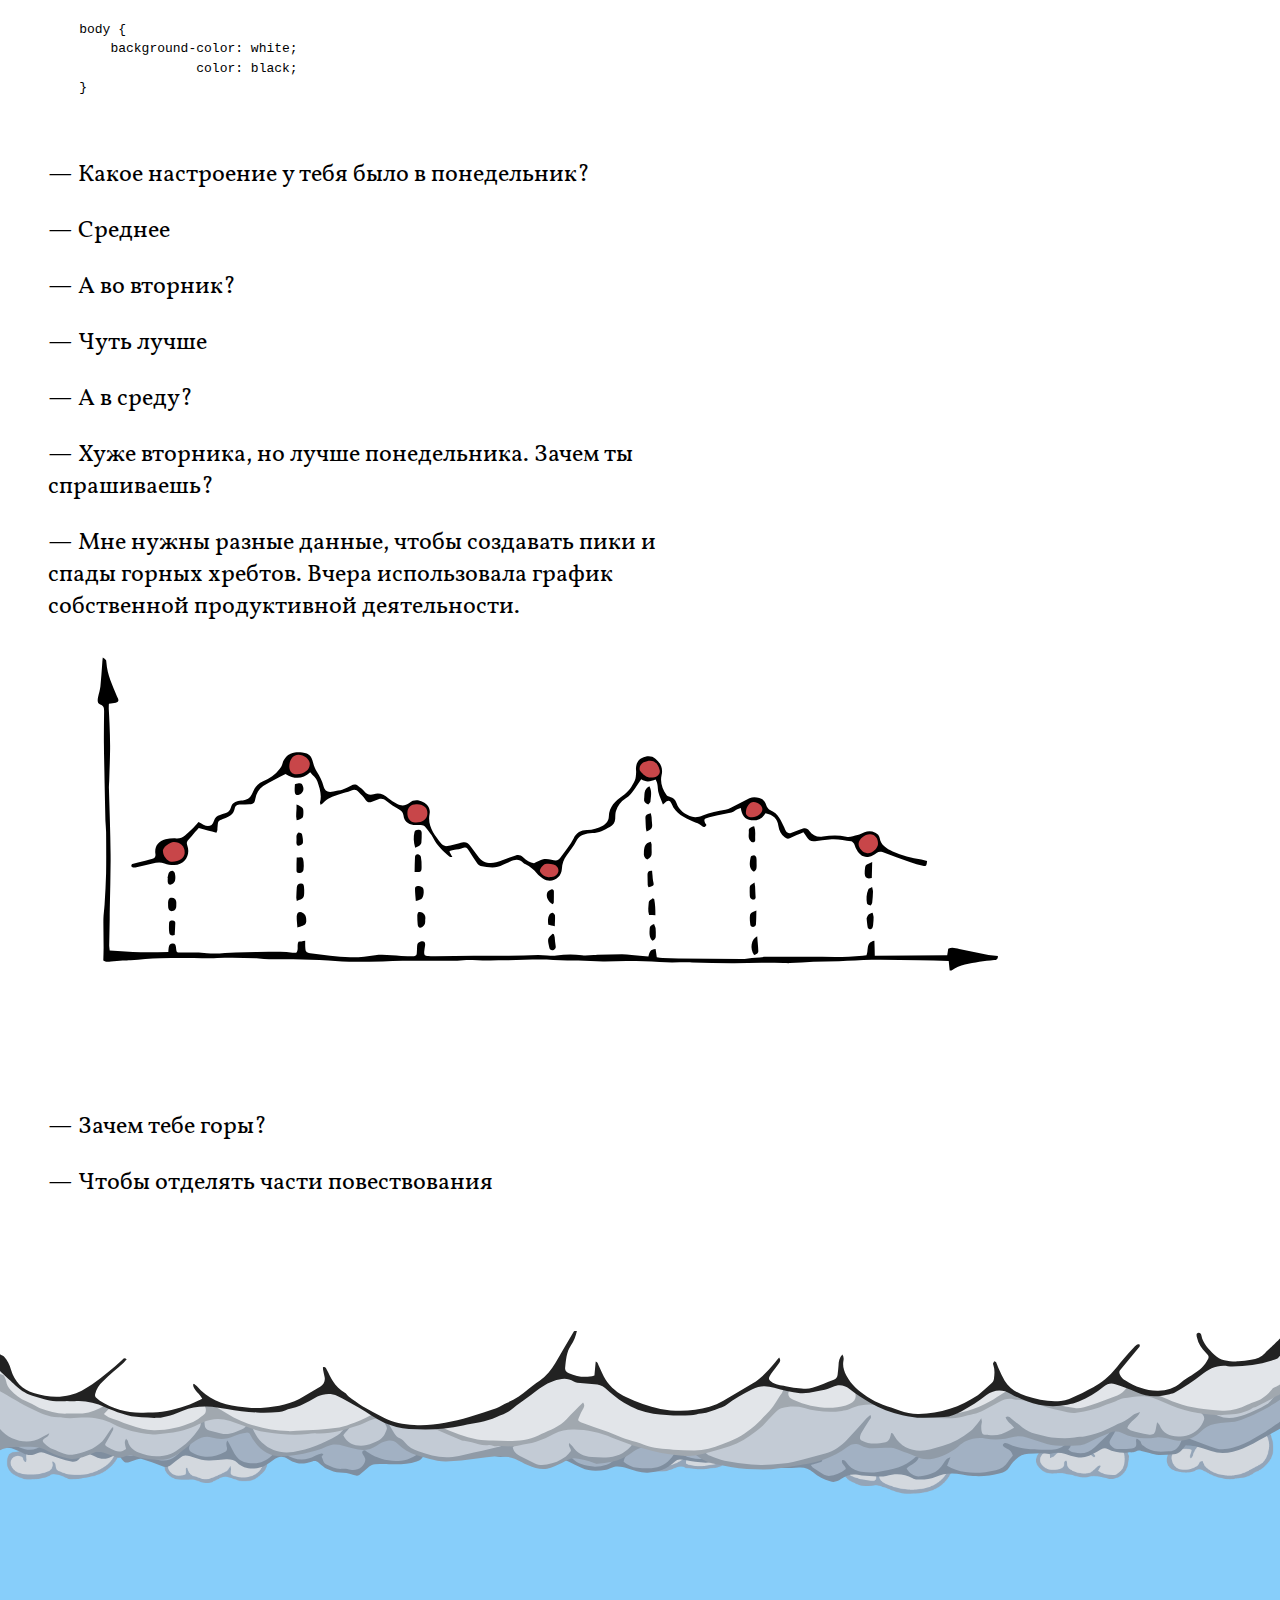
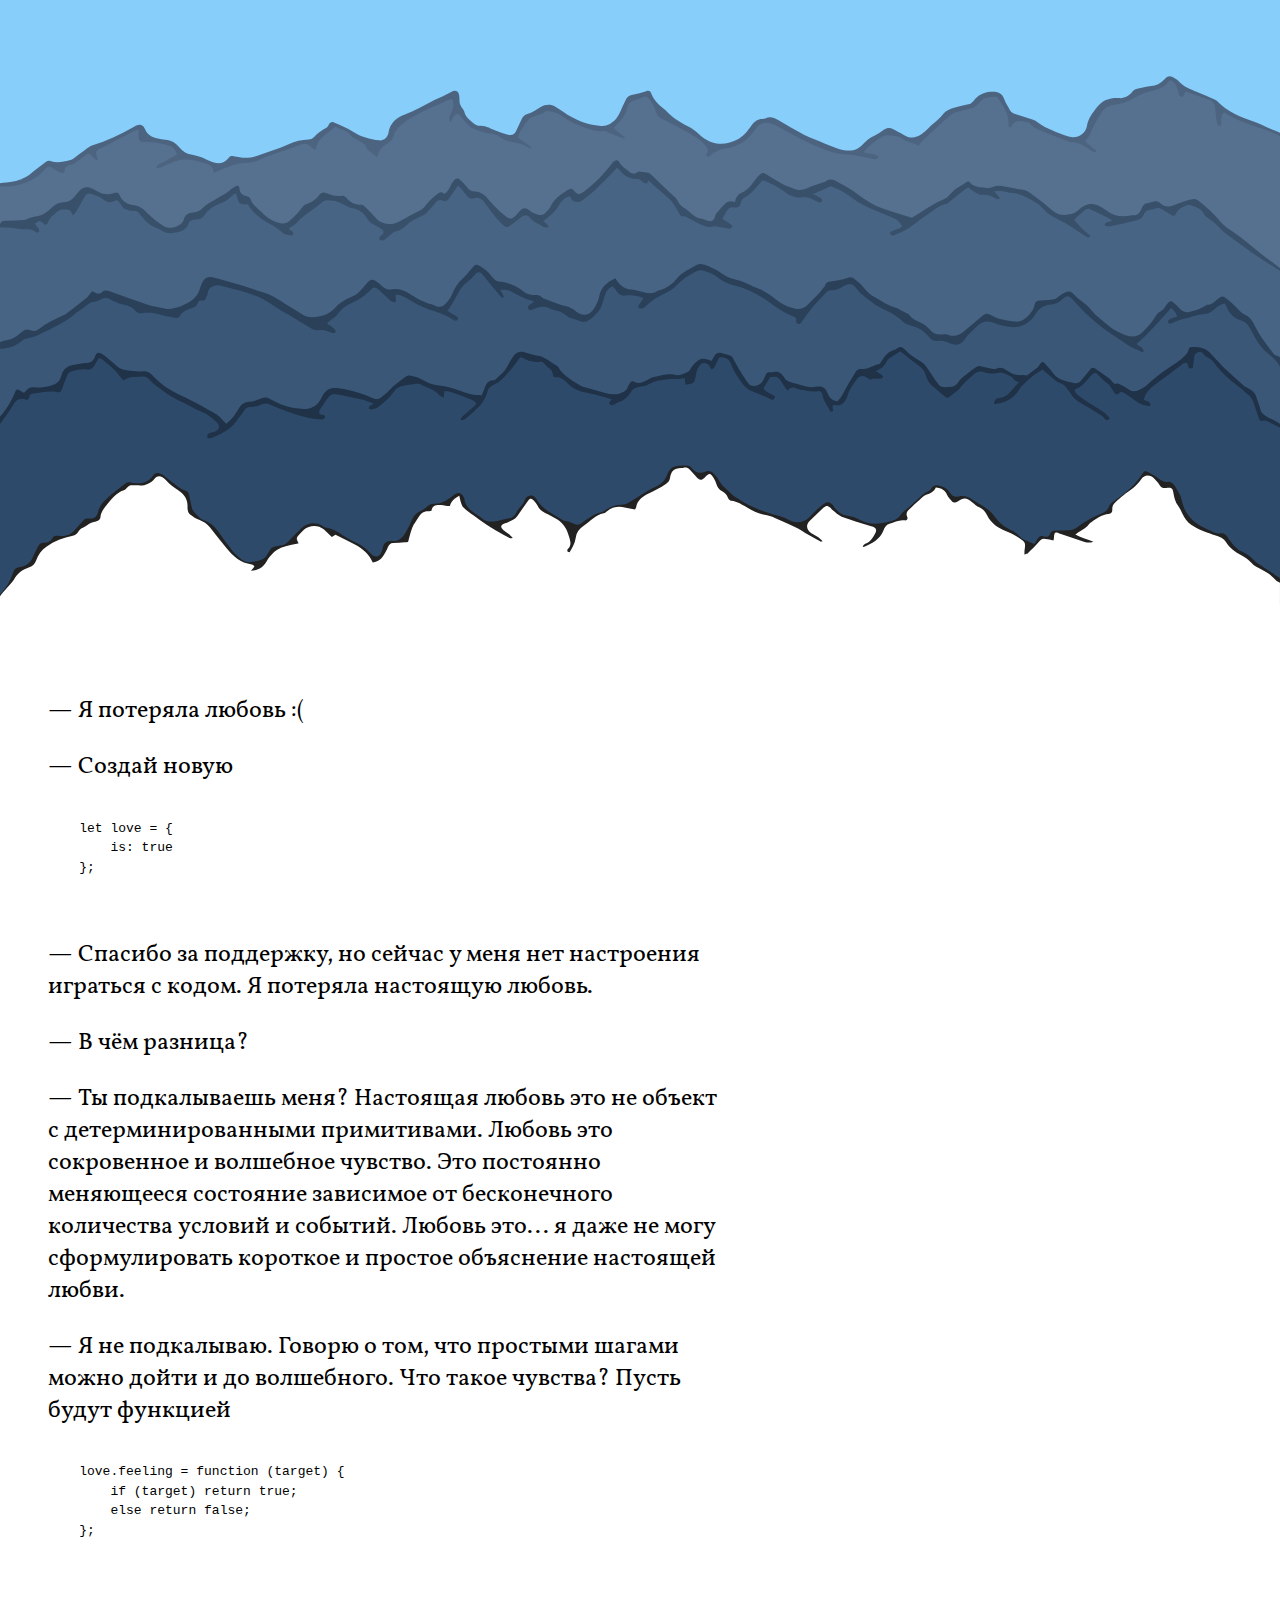
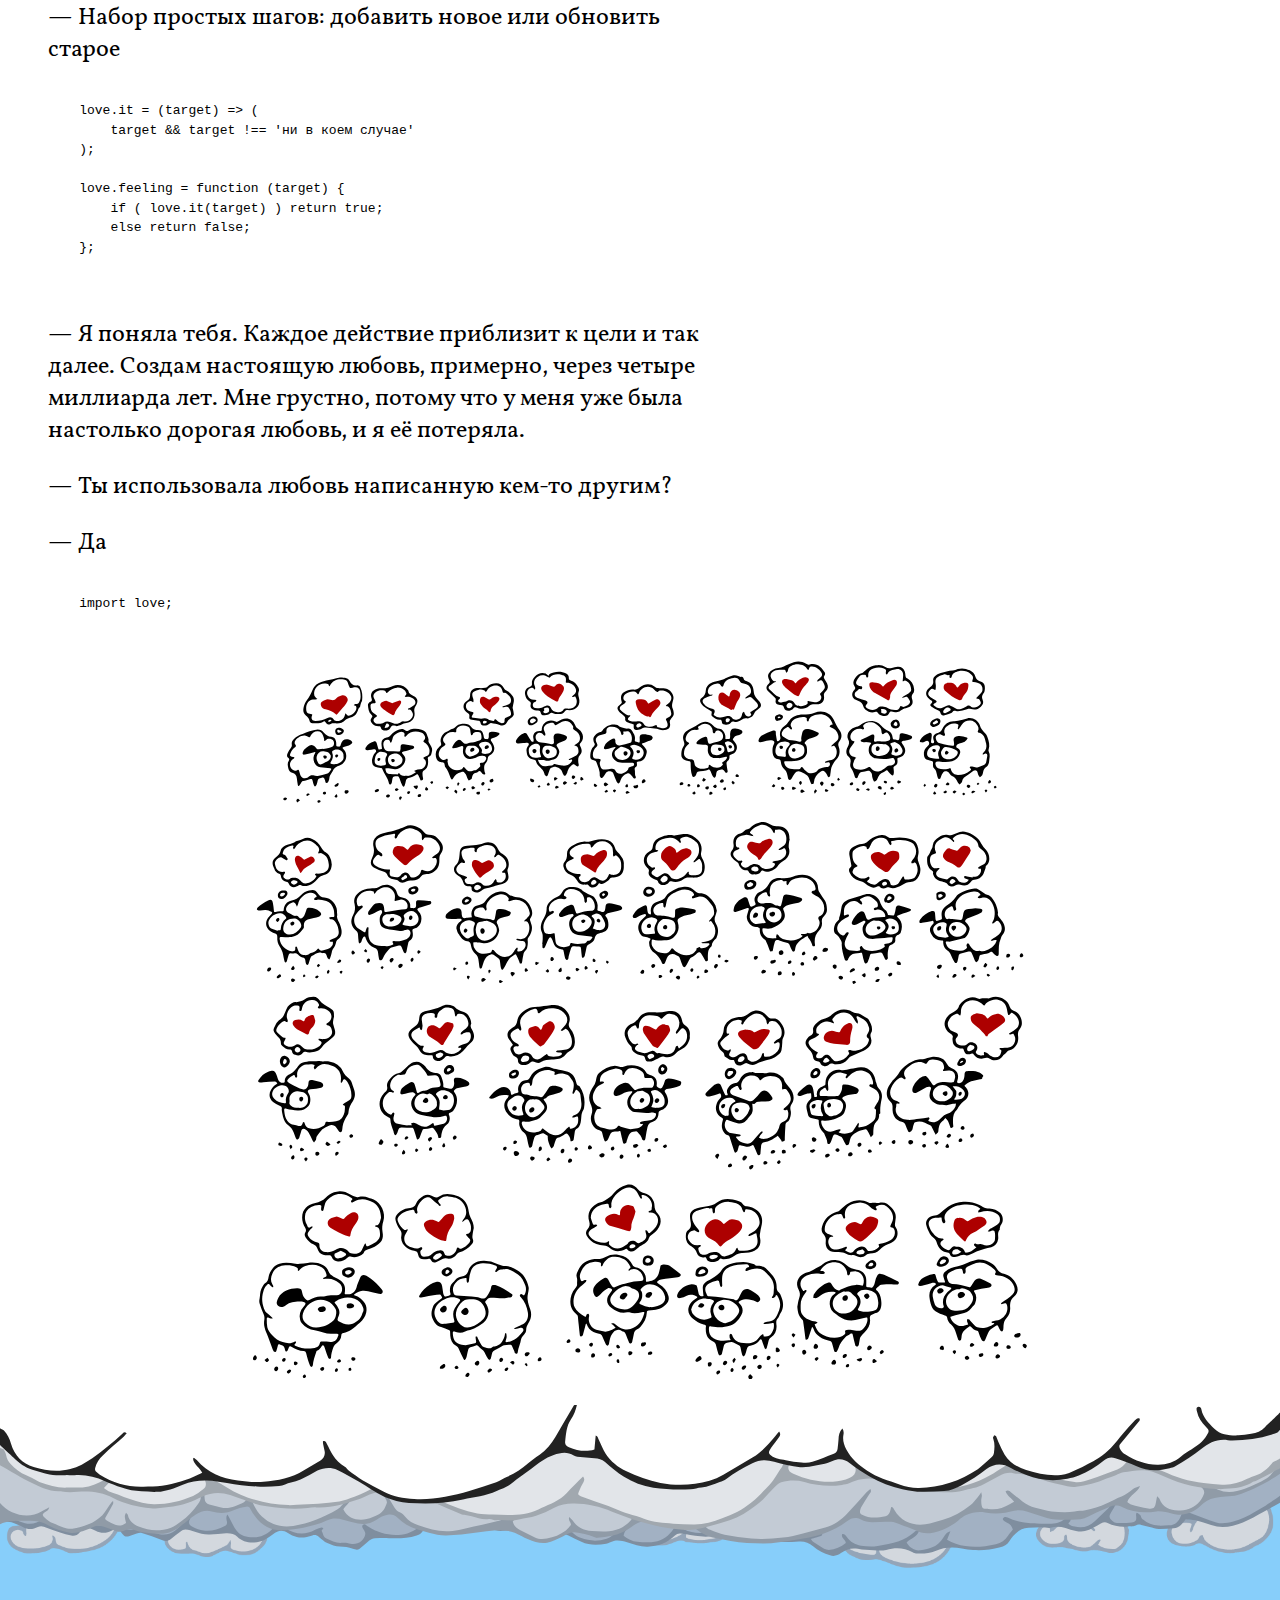
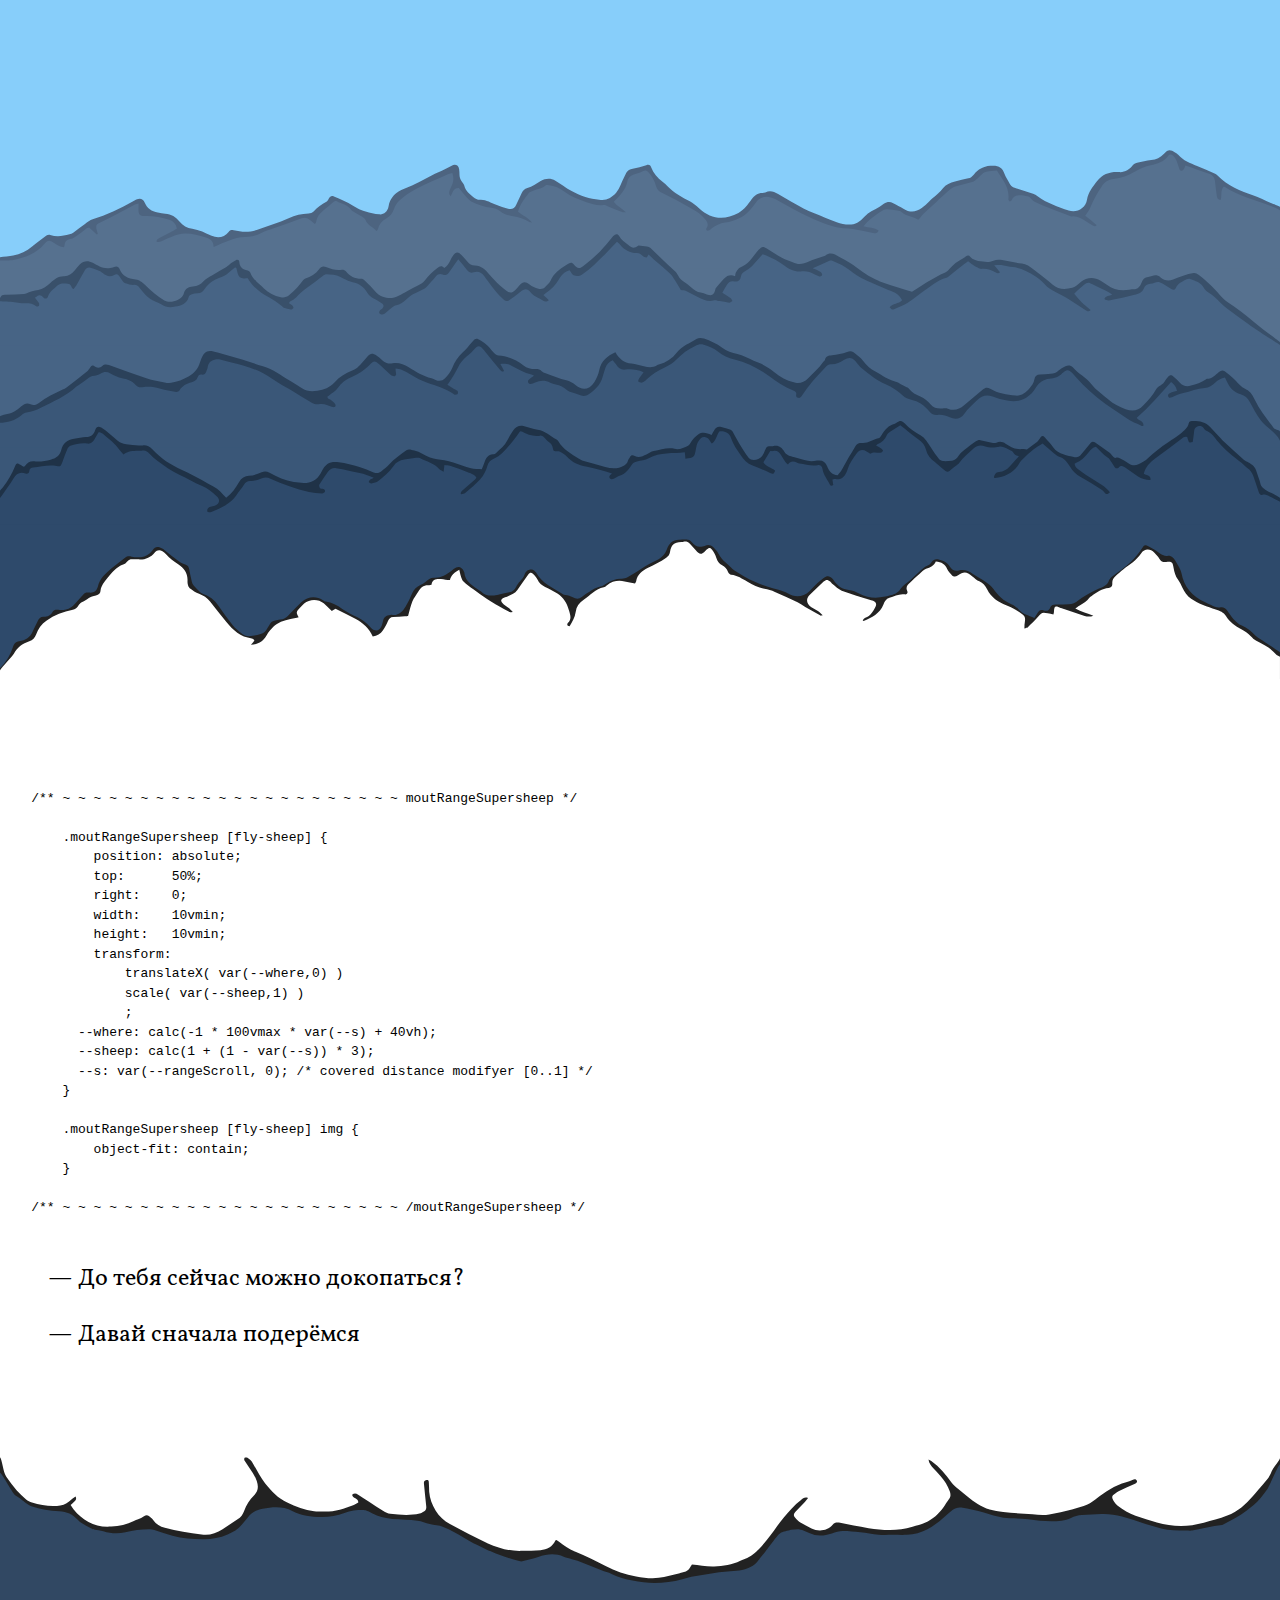
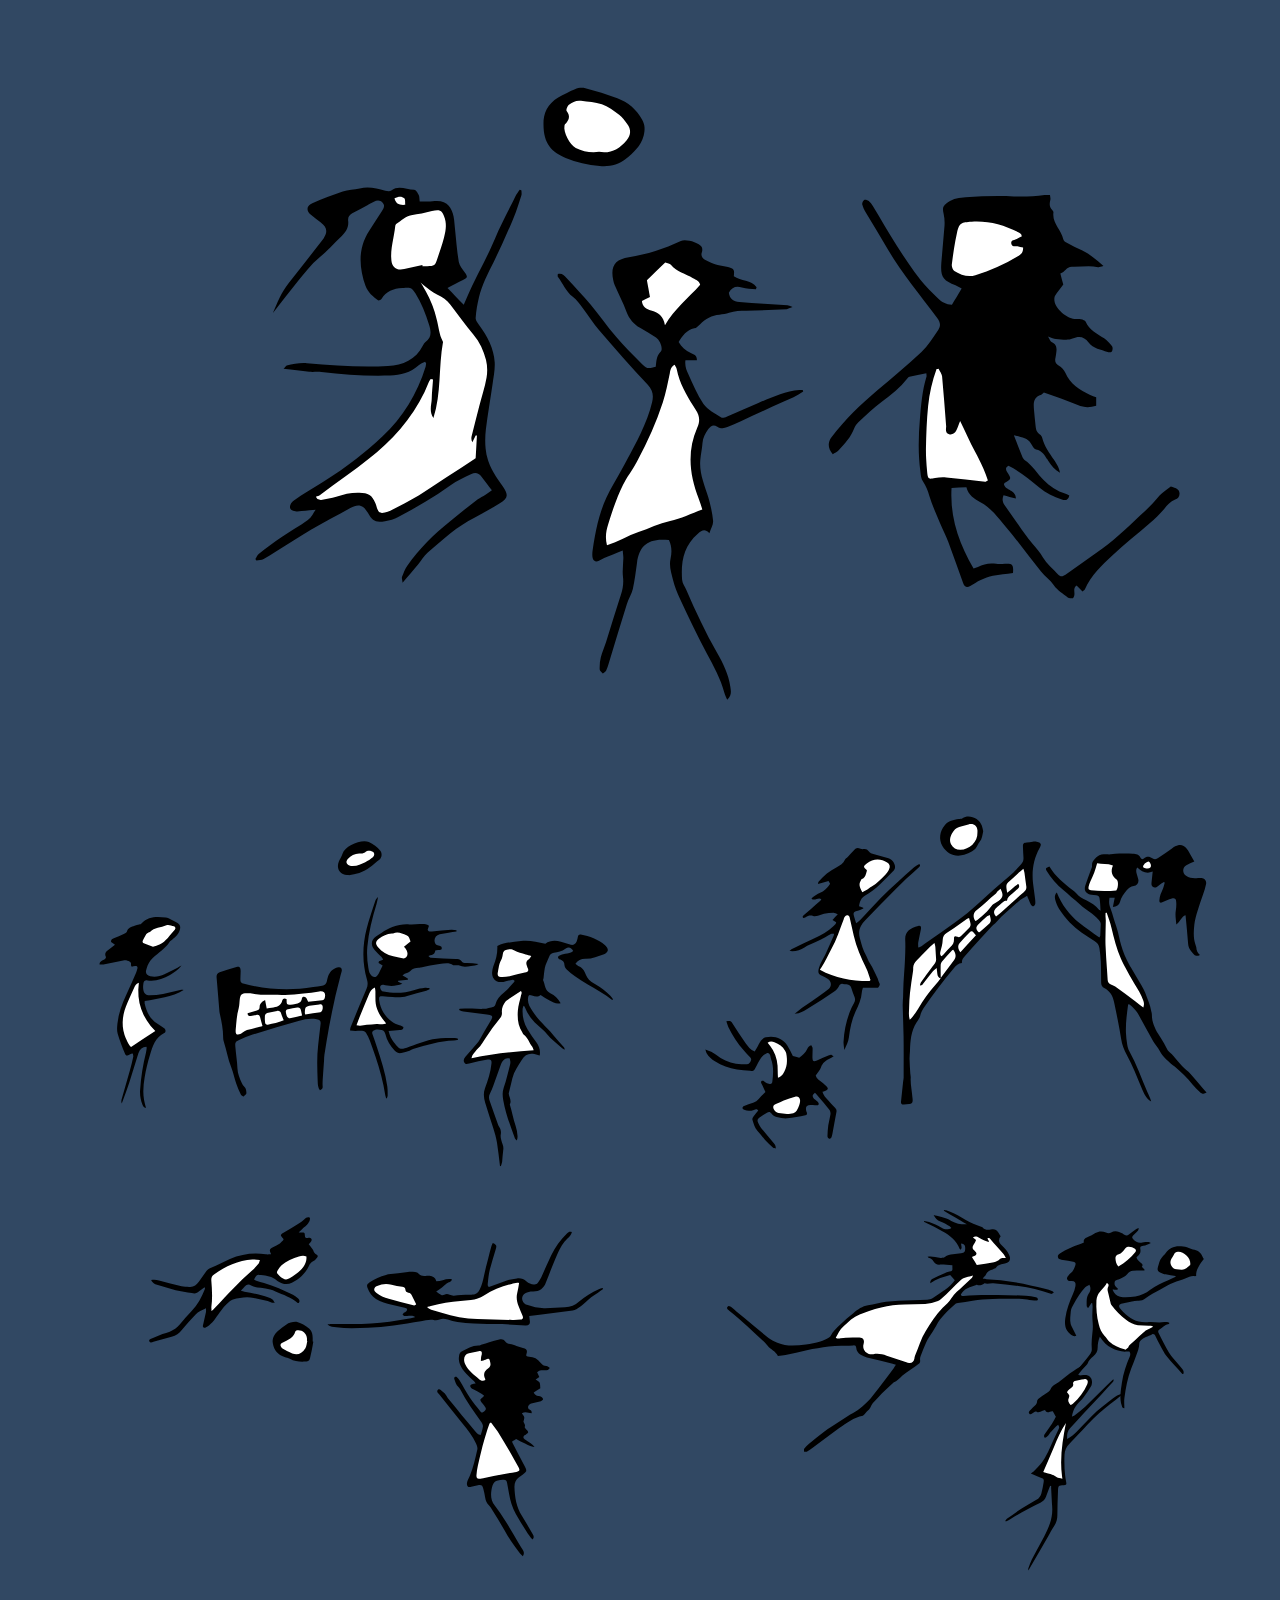
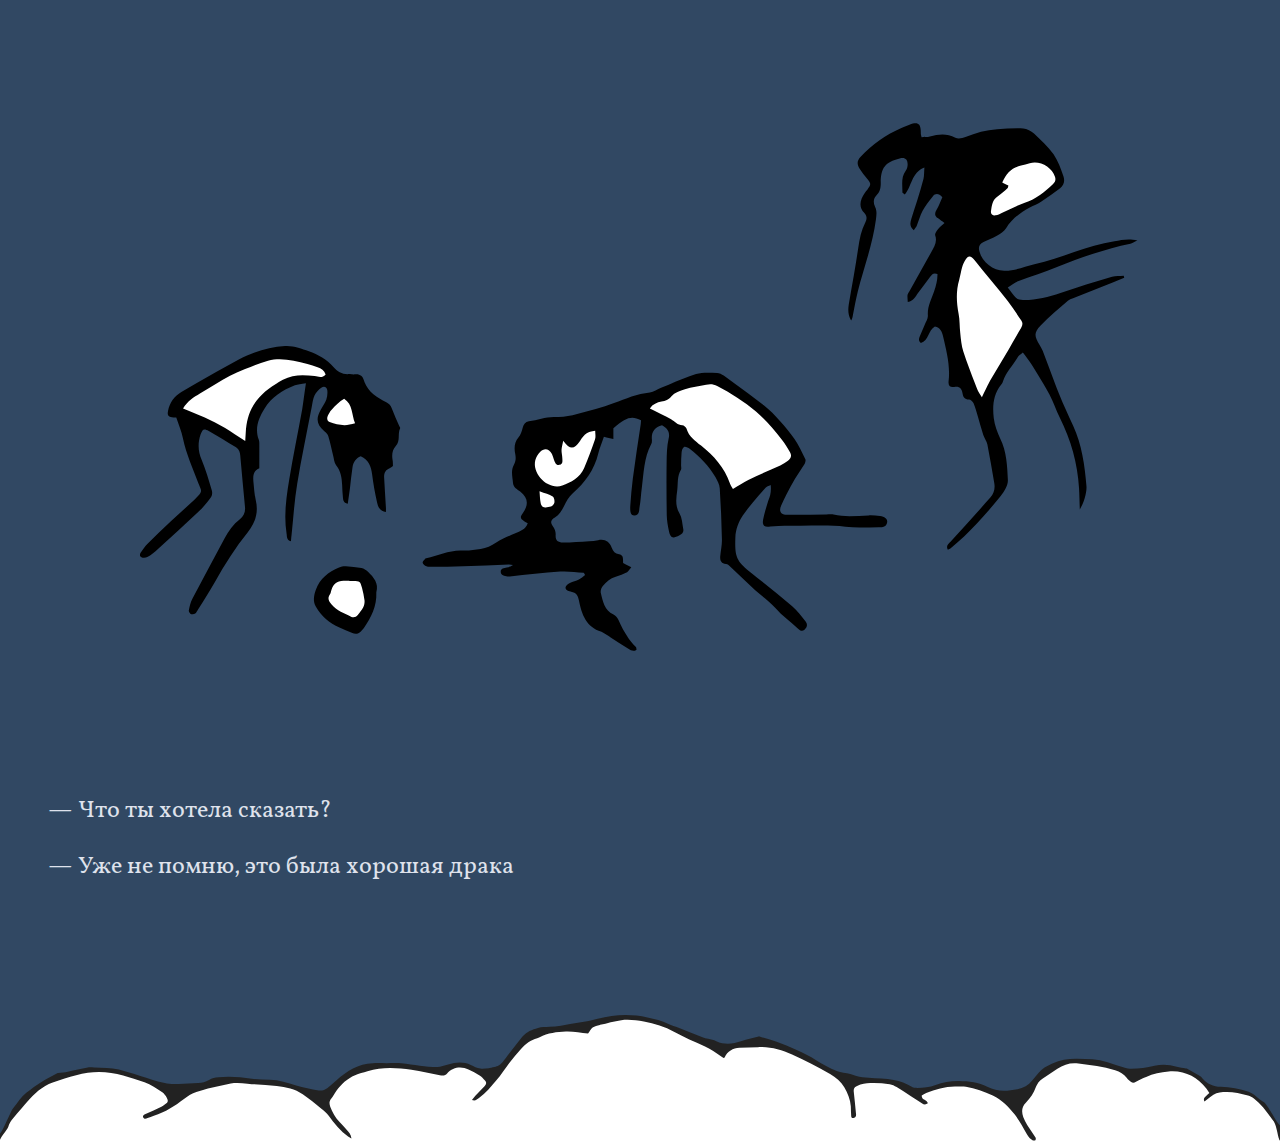
==== chapters/ch101/index.html @ 1f34f929 "supersheep" ====
<!DOCTYPE html>
<html lang="en">
<head>
    <meta charset="UTF-8">
    <meta content="width=device-width,initial-scale=1" name="viewport">
    <!-- .htmlseed 24.1.25 made with love ~ ʕ⊙ᴥ⊙ʔ ~ -->

    <!-- ~ ~ ~ ~ ~ ~ ~ ~ ~ ~ ~ ~ ~ ~ ~ ~ ~ ~ ~ ~ ~>> Tab data -->
    <title>Chapter101</title>
    <meta name="theme-color" content="#314159">
    <link rel="icon" type="image/png" href="app/icon512.png">
    <meta name="description"  content="art book">
    <!-- ~ ~ ~ ~ ~ ~ ~ ~ ~ ~ ~ ~ ~ ~ ~ ~ ~ ~ ~ ~ -->

    <!-- ~ ~ ~ ~ ~ ~ ~ ~ ~ ~ ~ ~ ~ ~ ~ ~ ~ ~ ~ ~ ~>> CSS preset 2024 -->
    <style>
        body {
          --color--PaperTone: hsl( 37, 55%, 85%);
          --color--PaperDark: hsl(  0,  0%,  8%);
          --color--PaperRose: hsl(359, 59%, 43%);

          --background-color: var(--color--PaperDark);
          --foreground-color: var(--color--PaperTone);
              --accent-color: var(--color--PaperRose);
        }

        body {
            background-color: var(--background-color);
            margin: 0; color: var(--foreground-color);
            font-family: monospace; overflow-y:scroll;
        }

        *,*:before,*:after {box-sizing:border-box}

        a {
            color: inherit;
            text-decoration: underline;
        }

        img, video, svg {
            margin: 0;
            border: 0;
            max-width: 100%;
            display:  block;
        }

        figure, figcaption, fieldset, legend {
            display: block;
            margin:  0;
            padding: 0;
            border:  0;
            white-space: normal;
        }

        center {
            display: grid;
            place-items: center;
        }
    </style>
    <!-- ~ ~ ~ ~ ~ ~ ~ ~ ~ ~ ~ ~ ~ ~ ~ ~ ~ ~ ~ ~ ~>> CSS custom -->
    <style>
        [display-source] {
            display: block;
            padding: 0 1em 1em 0;
            margin:  0 0   1em 0;
            max-width: max-content;
            font-family: monospace;
            white-space: pre;
            overflow-x: auto;
        }
        [contenteditable] {
          --color: var(--accent-color);
            color: var(--color);
            border-left: 1em solid var(--color);
        }
    </style>
    <!-- ~ ~ ~ ~ ~ ~ ~ ~ ~ ~ ~ ~ ~ ~ ~ ~ ~ ~ ~ ~ ~>> CSS stylesheet -->
    <link
        href="app/css.13xTypography.css"
        type="text/css" rel="stylesheet" media="all">
    <link
        href="app/custom.css"
        type="text/css" rel="stylesheet" media="all">
    <!-- ~ ~ ~ ~ ~ ~ ~ ~ ~ ~ ~ ~ ~ ~ ~ ~ ~ ~ ~ ~ -->


</head>
<body class="">
<!-- ~ ~ ~ ~ ~ ~ ~ ~ ~ ~ ~ ~ ~ ~ ~ ~ ~ ~ ~ ~ ~>> TEXT: Range builder -->
<article class="layoutBook">
    <style display-source class="layoutBookWrap">
    body {
        background-color: white;
                   color: black;
    }
    </style>
    <section class="text-dialog">
        <p>
            — Какое настроение у тебя было в понедельник?
        </p>
        <p>
            — Среднее
        </p>
        <p>
            — А во вторник?
        </p>
        <p>
            — Чуть лучше
        </p>
        <p>
            — А в среду?
        </p>
        <p>
            — Хуже вторника, но лучше понедельника. Зачем ты спрашиваешь?
        </p>
        <p>
            — Мне нужны разные данные, чтобы создавать пики и спады горных хребтов.
            Вчера использовала график собственной продуктивной деятельности.
        </p>
    </section>
    <figure class="layoutBookWrap">
        <img
            src="art/moutRangeChart.svg"
            style="aspect-ratio:1000/350"
            alt="График кривой линии горного хребта">
    </figure>
    <hr section-divider />
    <section class="text-dialog">
        <p>
            — Зачем тебе горы?
        </p>
        <p>
            — Чтобы отделять части повествования
        </p>
    </section>
    <hr section-divider />
</article>

<!-- ~ ~ ~ ~ ~ ~ ~ ~ ~ ~ ~ ~ ~ ~ ~ ~ ~ ~ ~ ~ ~>> DIVIDER: moutRangeWelcome -->
<article>
    <section class="layoutValley moutRangeWelcome"
             id="moutRangeWelcomeObservableRangearea">
        <section sky-header></section>
        <section sky-layers><p><p><p><p></section>
        <section sea-layers><p><p><p><p></section>
        <section sea-footer></section>
    </section>
    <hr section-divider />
    <style>

    /** ~ ~ ~ ~ ~ ~ ~ ~ ~ ~ ~ ~ ~ ~ ~ ~ ~ ~ ~ ~ ~ ~ moutRangeWelcome */

        .layoutValley.moutRangeWelcome [sky-header]   {--rangeHeight: 10vw}
        .layoutValley.moutRangeWelcome [sky-layers]>* {--rangeHeight: 10vw}
        .layoutValley.moutRangeWelcome [sea-layers]>* {--rangeHeight: 10vw}
        .layoutValley.moutRangeWelcome [sea-footer]   {--rangeHeight: 12vw}

        .layoutValley.moutRangeWelcome [sky-layers]>:nth-child(1) {--rangeOffsetMax: 32vw}
        .layoutValley.moutRangeWelcome [sky-layers]>:nth-child(2) {--rangeOffsetMax: 20vw}
        .layoutValley.moutRangeWelcome [sky-layers]>:nth-child(3) {--rangeOffsetMax: 14vw}
        .layoutValley.moutRangeWelcome [sky-layers]>:nth-child(4) {--rangeOffsetMax: 8vw}

        .layoutValley.moutRangeWelcome [sky-layers]>:nth-child(1) {--rangeOffsetMin: 5vw}
        .layoutValley.moutRangeWelcome [sky-layers]>:nth-child(2) {--rangeOffsetMin: 4vw}
        .layoutValley.moutRangeWelcome [sky-layers]>:nth-child(3) {--rangeOffsetMin: 3vw}
        .layoutValley.moutRangeWelcome [sky-layers]>:nth-child(4) {--rangeOffsetMin: 2vw}

        .layoutValley.moutRangeWelcome [sea-layers]>:nth-child(1) {--rangeOffsetMax: 32vw}
        .layoutValley.moutRangeWelcome [sea-layers]>:nth-child(2) {--rangeOffsetMax: 26vw}
        .layoutValley.moutRangeWelcome [sea-layers]>:nth-child(3) {--rangeOffsetMax: 18vw}
        .layoutValley.moutRangeWelcome [sea-layers]>:nth-child(4) {--rangeOffsetMax: 12vw}

        .layoutValley.moutRangeWelcome [sea-layers]>:nth-child(1) {--rangeOffsetMin: 8vw}
        .layoutValley.moutRangeWelcome [sea-layers]>:nth-child(2) {--rangeOffsetMin: 6vw}
        .layoutValley.moutRangeWelcome [sea-layers]>:nth-child(3) {--rangeOffsetMin: 5vw}
        .layoutValley.moutRangeWelcome [sea-layers]>:nth-child(4) {--rangeOffsetMin: 3vw}

        .layoutValley.moutRangeWelcome [sky-layers]>:nth-child(1) {--rangeColor: transparent;}
        .layoutValley.moutRangeWelcome [sky-layers]>:nth-child(2) {--rangeColor: hsl(212, 21%, 70%);}
        .layoutValley.moutRangeWelcome [sky-layers]>:nth-child(3) {--rangeColor: hsl(212, 17%, 80%);}
        .layoutValley.moutRangeWelcome [sky-layers]>:nth-child(4) {--rangeColor: hsl(212, 12%, 90%);}

        .layoutValley.moutRangeWelcome [sea-layers]>:nth-child(1) {--rangeColor: hsl(212, 25%, 45%);}
        .layoutValley.moutRangeWelcome [sea-layers]>:nth-child(2) {--rangeColor: hsl(212, 30%, 40%);}
        .layoutValley.moutRangeWelcome [sea-layers]>:nth-child(3) {--rangeColor: hsl(212, 35%, 35%);}
        .layoutValley.moutRangeWelcome [sea-layers]>:nth-child(4) {--rangeColor: hsl(212, 40%, 30%);}

        .layoutValley.moutRangeWelcome [sky-header]               {--rangeImage: url(art/valleyClouds10.svg);}
        .layoutValley.moutRangeWelcome [sky-layers]>:nth-child(1) {--rangeImage: url(art/valleyClouds11.png);}
        .layoutValley.moutRangeWelcome [sky-layers]>:nth-child(2) {--rangeImage: url(art/valleyClouds12.svg);}
        .layoutValley.moutRangeWelcome [sky-layers]>:nth-child(3) {--rangeImage: url(art/valleyClouds13.svg);}
        .layoutValley.moutRangeWelcome [sky-layers]>:nth-child(4) {--rangeImage: url(art/valleyClouds14.svg);}
        .layoutValley.moutRangeWelcome [sea-layers]>:nth-child(1) {--rangeImage: url(art/valleyRange11.svg);}
        .layoutValley.moutRangeWelcome [sea-layers]>:nth-child(2) {--rangeImage: url(art/valleyRange12.svg);}
        .layoutValley.moutRangeWelcome [sea-layers]>:nth-child(3) {--rangeImage: url(art/valleyRange13.svg);}
        .layoutValley.moutRangeWelcome [sea-layers]>:nth-child(4) {--rangeImage: url(art/valleyRange14.svg);}
        .layoutValley.moutRangeWelcome [sea-footer]               {--rangeImage: url(art/valleyRange10.svg);}

    /** ~ ~ ~ ~ ~ ~ ~ ~ ~ ~ ~ ~ ~ ~ ~ ~ ~ ~ ~ ~ ~ ~ /moutRangeWelcome */


    /** ~ ~ ~ ~ ~ ~ ~ ~ ~ ~ ~ ~ ~ ~ ~ ~ ~ ~ ~ ~ ~ ~ moutRangeWelcome media screen */

        @media screen and (max-aspect-ratio: 1/1) {

        .layoutValley.moutRangeWelcome {
          --height--total: max(60vh, 100vw);
          --width--image: 200vw;
        }

        .layoutValley.moutRangeWelcome [sky-header]   {--rangeHeight:20vw}
        .layoutValley.moutRangeWelcome [sky-layers]>* {--rangeHeight:20vw}
        .layoutValley.moutRangeWelcome [sea-layers]>* {--rangeHeight:20vw}
        .layoutValley.moutRangeWelcome [sea-footer]   {--rangeHeight:24vw}

        .layoutValley.moutRangeWelcome [sky-layers]>:nth-child(1) {--rangeOffsetMax: 54vw}
        .layoutValley.moutRangeWelcome [sky-layers]>:nth-child(2) {--rangeOffsetMax: 36vw}
        .layoutValley.moutRangeWelcome [sky-layers]>:nth-child(3) {--rangeOffsetMax: 26vw}
        .layoutValley.moutRangeWelcome [sky-layers]>:nth-child(4) {--rangeOffsetMax: 14vw}

        .layoutValley.moutRangeWelcome [sky-layers]>:nth-child(1) {--rangeOffsetMin:  5vw}
        .layoutValley.moutRangeWelcome [sky-layers]>:nth-child(2) {--rangeOffsetMin:  4vw}
        .layoutValley.moutRangeWelcome [sky-layers]>:nth-child(3) {--rangeOffsetMin:  3vw}
        .layoutValley.moutRangeWelcome [sky-layers]>:nth-child(4) {--rangeOffsetMin:  2vw}

        .layoutValley.moutRangeWelcome [sea-layers]>:nth-child(1) {--rangeOffsetMax: 64vw}
        .layoutValley.moutRangeWelcome [sea-layers]>:nth-child(2) {--rangeOffsetMax: 52vw}
        .layoutValley.moutRangeWelcome [sea-layers]>:nth-child(3) {--rangeOffsetMax: 36vw}
        .layoutValley.moutRangeWelcome [sea-layers]>:nth-child(4) {--rangeOffsetMax: 24vw}

        .layoutValley.moutRangeWelcome [sea-layers]>:nth-child(1) {--rangeOffsetMin: 10vw}
        .layoutValley.moutRangeWelcome [sea-layers]>:nth-child(2) {--rangeOffsetMin:  8vw}
        .layoutValley.moutRangeWelcome [sea-layers]>:nth-child(3) {--rangeOffsetMin:  6vw}
        .layoutValley.moutRangeWelcome [sea-layers]>:nth-child(4) {--rangeOffsetMin:  4vw}

        }/* /media */

    /** ~ ~ ~ ~ ~ ~ ~ ~ ~ ~ ~ ~ ~ ~ ~ ~ ~ ~ ~ ~ ~ ~ */
    </style>
    <script>
/** ~ ~ ~ ~ ~ ~ ~ ~ ~ ~ ~ ~ ~ ~ ~ ~ ~ ~ ~ ~ ~ ~ EventDebouncer */
    /** 24.1.29 */

        function EventDebouncer (callback) {
            this.callback = callback;
            this.ticking = false;
        };
        EventDebouncer.prototype = {
            constructor: EventDebouncer,
            update:
                function() {
                    this.callback && this.callback();
                    this.ticking = false;
                },
            requestTick:
                function() {
                    if(!this.ticking) {
                        const action = this.action || (this.action = this.update.bind(this));
                        requestAnimationFrame(action);
                        this.ticking = true;
                    }
                },
            handleEvent:
                function() {
                    this.requestTick();
                },
        };

    /** ~ ~ ~ ~ ~ ~ ~ ~ ~ ~ ~ ~ ~ ~ ~ ~ ~ ~ ~ ~ ~ ~ /EventDebouncer */
    

    /** ~ ~ ~ ~ ~ ~ ~ ~ ~ ~ ~ ~ ~ ~ ~ ~ ~ ~ ~ ~ ~ ~ ObservableRangearea */
    /** 24.1.29 */

        function runObservableRangearea (areaElement) {
            const DOM = {
                area: areaElement,
                windowHeight: window.innerHeight,
            };
            const state = {
                active: false,
                boundingClientRect: {},
                intersectionRect: {},
                rootBounds: {},
            };
            const setRatioVar = () => {
                const wt = window.pageYOffset;
                const wh = DOM.windowHeight;
                const vt = DOM.area.offsetTop;
                const vh = DOM.area.offsetHeight;
                const wayStart = vt - wh > 0 ? vt - wh : 0;
                const wayEnd = vt + vh;
                const wayDistance = wh + vh || 1;
                const wayDP = (wt - wayStart) / wayDistance;
                const rangeScroll = wayDP<0 ? 0 : wayDP>1 ? 1 : wayDP;
                DOM.area.style.setProperty('--rangeScroll', `${rangeScroll}`);
            }
            const eventOnScroll = new EventDebouncer(setRatioVar);
            const eventOnScrollActivate = () => {
                if(!state.active) {
                    state.active = true;
                    window.addEventListener('scroll', eventOnScroll);
                }
            }
            const eventOnScrollDeactivate = () => {
                if (state.active) {
                    state.active = false;
                    window.removeEventListener('scroll', eventOnScroll);
                }
            }
            const obAction = entries => entries.forEach(entry => {
                const {isIntersecting} = entry;
                if ( isIntersecting ) eventOnScrollActivate();
                if (!isIntersecting ) eventOnScrollDeactivate();
            });
            const obOption = {
                rootMargin: '0% 0% 0% 0%',
                threshold:  [0],
            };
            const ObserverN1 = new IntersectionObserver(obAction,obOption);
            eventOnScroll.handleEvent();
            ObserverN1.observe(DOM.area);
        }

    /** ~ ~ ~ ~ ~ ~ ~ ~ ~ ~ ~ ~ ~ ~ ~ ~ ~ ~ ~ ~ ~ ~ /ObservableRangearea */

        // moutRangeWelcome
        (function moutRangeWelcomeObserver () {
            const id = 'moutRangeWelcomeObservableRangearea';
            const el = document.getElementById(id);
            runObservableRangearea(el);
        })();

    </script>
</article>
<!-- ~ ~ ~ ~ ~ ~ ~ ~ ~ ~ ~ ~ ~ ~ ~ ~ ~ ~ ~ ~ ~>> TEXT: import love -->
<article class="layoutBook">
    <section class="text-dialog">
        <p>
            — Я потеряла любовь :(
        </p>
        <p>
            — Создай новую
        </p>
    </section>
    <script display-source>
    let love = {
        is: true
    };
    </script>
    <section class="text-dialog">
        <p>
            — Спасибо за поддержку, но сейчас у меня нет настроения играться с кодом. Я потеряла настоящую любовь.
        </p>
        <p>
            — В чём разница?
        </p>
        <p>
            — Ты подкалываешь меня? Настоящая любовь это не объект с детерминированными примитивами. Любовь это сокровенное и волшебное чувство. Это постоянно меняющееся состояние зависимое от бесконечного количества условий и событий. Любовь это... я даже не могу сформулировать короткое и простое объяснение настоящей любви.
        </p>
        <p>
            — Я не подкалываю. Говорю о том, что простыми шагами можно дойти и до волшебного. Что такое чувства? Пусть будут функцией
        </p>
    </section>
    <script display-source>
    love.feeling = function (target) {
        if (target) return true;
        else return false;
    };
    </script>
    <section class="text-dialog">
        <p>
            — Набор простых шагов: добавить новое или обновить старое
        </p>
    </section>
    <script display-source>
    love.it = (target) => (
        target && target !== 'ни в коем случае'
    );

    love.feeling = function (target) {
        if ( love.it(target) ) return true;
        else return false;
    };
    </script>
    <section class="text-dialog">
        <p>
            — Я поняла тебя. Каждое действие приблизит к цели и так далее. Cоздам настоящую любовь, примерно, через четыре миллиарда лет. Мне грустно, потому что у меня уже была настолько дорогая любовь, и я её потеряла.
        </p>
        <p>
            — Ты использовала любовь написанную кем-то другим?
        </p>
        <p>
            — Да
        </p>
    </section>
    <footer display-source>
    import love;
    </footer>
</article>
<!-- ~ ~ ~ ~ ~ ~ ~ ~ ~ ~ ~ ~ ~ ~ ~ ~ ~ ~ ~ ~ ~>> DIVIDER: love sheep lines -->
<article>
    <section class="layoutValley loveSheepLines" id="loveSheepLinesObservableRangearea">
        <section sky-header></section>
        <section sea-layers><p/><p/><p/></section>
        <section sea-footer></section>
    </section>
    <style>
    /** ~ ~ ~ ~ ~ ~ ~ ~ ~ ~ ~ ~ ~ ~ ~ ~ ~ ~ ~ ~ ~ ~ loveDemo */

        .layoutValley.loveSheepLines {
          --width--total:  100vw;
          --width--image:  100vmin;
          --height--total:  80vmin;
            background: transparent;
        }

        .layoutValley.loveSheepLines [sea-layers]>:nth-child(1) {--rangeHeight: 16vmin}
        .layoutValley.loveSheepLines [sea-layers]>:nth-child(2) {--rangeHeight: 18vmin}
        .layoutValley.loveSheepLines [sea-layers]>:nth-child(3) {--rangeHeight: 20vmin}
        .layoutValley.loveSheepLines [sea-footer]               {--rangeHeight: 22vmin}

        .layoutValley.loveSheepLines [sea-layers]>:nth-child(1) {--rangeOffsetMin: 18vmin}
        .layoutValley.loveSheepLines [sea-layers]>:nth-child(2) {--rangeOffsetMin: 12vmin}
        .layoutValley.loveSheepLines [sea-layers]>:nth-child(3) {--rangeOffsetMin: 6vmin}

        .layoutValley.loveSheepLines [sea-layers]>:nth-child(1) {--rangeOffsetMax: 64vmin}
        .layoutValley.loveSheepLines [sea-layers]>:nth-child(2) {--rangeOffsetMax: 44vmin}
        .layoutValley.loveSheepLines [sea-layers]>:nth-child(3) {--rangeOffsetMax: 23vmin}

        .layoutValley.loveSheepLines [sea-layers]>:nth-child(1) {--rangeImage: url(art/loveSheepline14.svg);}
        .layoutValley.loveSheepLines [sea-layers]>:nth-child(2) {--rangeImage: url(art/loveSheepline13.svg);}
        .layoutValley.loveSheepLines [sea-layers]>:nth-child(3) {--rangeImage: url(art/loveSheepline12.svg);}
        .layoutValley.loveSheepLines [sea-footer]               {--rangeImage: url(art/loveSheepline11.svg);}

    /** ~ ~ ~ ~ ~ ~ ~ ~ ~ ~ ~ ~ ~ ~ ~ ~ ~ ~ ~ ~ ~ ~ /loveDemo */
    </style>
    <script>
        // loveSheepLines
        (function moutRangeWelcomeObserver () {
            const id = 'loveSheepLinesObservableRangearea';
            const el = document.getElementById(id);
            runObservableRangearea(el);
        })();
    </script>
</article>

<!-- ~ ~ ~ ~ ~ ~ ~ ~ ~ ~ ~ ~ ~ ~ ~ ~ ~ ~ ~ ~ ~>> DIVIDER: moutRangeWelcome -->
<article>
    <section class="layoutValley moutRangeWelcome moutRangeSupersheep"
             id="moutRangeSupersheepObservableRangearea">
        <section sky-header></section>
        <section sky-layers><p><p><p><p></section>
        <section sea-layers><p><p><p><p></section>
        <section fly-sheep>
            <img class=""
                 src="art/supersheep11.svg"
                 alt="Суперовца летит">
        </section>
        <section sea-footer></section>
    </section>
    <hr section-divider />
    <style display-source>
    /** ~ ~ ~ ~ ~ ~ ~ ~ ~ ~ ~ ~ ~ ~ ~ ~ ~ ~ ~ ~ ~ ~ moutRangeSupersheep */

        .moutRangeSupersheep [fly-sheep] {
            position: absolute;
            top:      50%;
            right:    0;
            width:    10vmin;
            height:   10vmin;
            transform:
                translateX( var(--where,0) )
                scale( var(--sheep,1) )
                ;
          --where: calc(-1 * 100vmax * var(--s) + 40vh);
          --sheep: calc(1 + (1 - var(--s)) * 3);
          --s: var(--rangeScroll, 0); /* covered distance modifyer [0..1] */
        }

        .moutRangeSupersheep [fly-sheep] img {
            object-fit: contain;
        }

    /** ~ ~ ~ ~ ~ ~ ~ ~ ~ ~ ~ ~ ~ ~ ~ ~ ~ ~ ~ ~ ~ ~ /moutRangeSupersheep */
    </style>
    <script>
        // moutRangeSupersheep
        (function moutRangeSupersheepObserver () {
            const id = 'moutRangeSupersheepObservableRangearea';
            const el = document.getElementById(id);
            runObservableRangearea(el);
        })();
    </script>
</article>

<!-- ~ ~ ~ ~ ~ ~ ~ ~ ~ ~ ~ ~ ~ ~ ~ ~ ~ ~ ~ ~ ~>> TEXT: may i push you -->
<article class="layoutBook">
    <section class="text-dialog">
        <p>
            — До тебя сейчас можно докопаться?
        </p>
        <p>
            — Давай сначала подерёмся
        </p>
    </section>
    <hr section-divider />
</article>
<!-- ~ ~ ~ ~ ~ ~ ~ ~ ~ ~ ~ ~ ~ ~ ~ ~ ~ ~ ~ ~ ~>> GALLERY: drakai -->
<article class="layoutGallery articleDarkGallery">
    <section class="gridline X">
        <section class="gridline X">
            <img class=""
                 src="art/drakai11.svg"
                 alt="Изображение драки за мяч">
        </section>
        <section class="gridline XX">
            <img class=""
                 src="art/drakai12.svg"
                 alt="Изображение драки за мяч">
            <img class=""
                 src="art/drakai13.svg"
                 alt="Изображение драки за мяч">
        </section>
        <section class="gridline XX">
            <img class=""
                 src="art/drakai14.svg"
                 alt="Изображение драки за мяч">
            <img class=""
                 src="art/drakai15.svg"
                 alt="Изображение драки за мяч">
        </section>
        <section class="gridline X">
            <img class=""
                 src="art/drakai16.svg"
                 alt="Изображение после драки за мяч">
        </section>
    </section>
    <section class="gridline X">
        <article class="layoutBook">
            <section class="text-dialog">
                <p>
                    — Что ты хотела сказать?
                </p>
                <p>
                    — Уже не помню, это была хорошая драка
                </p>
            </section>
            <hr section-divider />
        </article>
    </section>
    <style>
        .articleDarkGallery.layoutGallery {
          --background-color: hsl(212, 34%, 29%);
                     --color: hsl(226, 27%, 90%);
            background-color: var(--background-color);
                       color: var(--color);
            padding: 0;
        }
        .articleDarkGallery:before,
        .articleDarkGallery:after {
            content: '';
            display:block;
            width: 100%;
            height: 10vw;
            background-image: url(art/valleyCloudividerA.svg);
            background-size: 100vw 10vw;
            background-position: 50% 0;
        }
        .articleDarkGallery:before {
            transform: translateY(-1px);
        }
        .articleDarkGallery:after {
            transform: translateY(1px) scale(-1);
        }
    </style>
</article>
<!-- ~ ~ ~ ~ ~ ~ ~ ~ ~ ~ ~ ~ ~ ~ ~ ~ ~ ~ ~ ~ ~>> BLOB -->
<!-- ~ ~ ~ ~ ~ ~ ~ ~ ~ ~ ~ ~ ~ ~ ~ ~ ~ ~ ~ ~ ~>> WORKERS -->
<article>
    <style>
    /** ~ ~ ~ ~ ~ ~ ~ ~ ~ ~ ~ ~ ~ ~ ~ ~ ~ ~ ~ ~ ~ ~ layoutValley */
    /** 24.4.6 book **/

        .layoutValley,
        .layoutValley.defaultSettings {
          --height--total: 100vh;
          --width--total:  100vw;
          --width--image:  100vw;
            background: lightskyblue;
        }

    /** Main container */

        .layoutValley {
            height:    var(--height--total);
            width:     var(--width--total);
            max-width: 100%;
            overflow:  hidden;
            position:  relative;
        }

    /** Layer position */

        .layoutValley [sky-header],
        .layoutValley [sky-layers]>*,
        .layoutValley [sea-layers]>*,
        .layoutValley [sea-footer] {
            position: absolute;
            left:  0;
            right: 0;
        }
        .layoutValley [sky-header]   {top:-1px; z-index:1}
        .layoutValley [sky-layers]>* {top:0}
        .layoutValley [sea-layers]>* {bottom:0}
        .layoutValley [sea-footer]   {bottom:-1px}

    /** Layer geometry */

        .layoutValley [sky-header],
        .layoutValley [sky-layers]>*,
        .layoutValley [sea-layers]>*,
        .layoutValley [sea-footer] {
            height: var(--rangeHeight, 0);
            width:  100%;
            display:     grid;
            place-items: center;
            margin:      0;
            padding:     0;
        }

    /** Layer background image element */

        .layoutValley [sky-header]:before,
        .layoutValley [sky-layers]>*:before,
        .layoutValley [sea-layers]>*:before,
        .layoutValley [sea-footer]:before {
            content:  '';
            display:  block;
            position: absolute;
            left:  0;
            right: 0;
            height: 100%;
            pointer-events: none; /* default */
        }
        .layoutValley [sky-header]:before,
        .layoutValley [sky-layers]>*:before {top: -1px;}
        .layoutValley [sea-layers]>*:before,
        .layoutValley [sea-footer]:before {bottom: -1px;}

    /** Layer extended underground element */

        .layoutValley [sky-layers]>*:after,
        .layoutValley [sea-layers]>*:after {
            content:  '';
            display:  block;
            position: absolute;
            left:  0;
            right: 0;
            height: var(--height--total);
            pointer-events: none; /* default */
        }
        .layoutValley [sky-layers]>*:after {bottom: 100%; bottom: calc(100% - 1px);}
        .layoutValley [sea-layers]>*:after {top:    100%; top:    calc(100% - 1px);}

    /** Layer images */

        .layoutValley [sky-header]:before,
        .layoutValley [sky-layers]>*:before,
        .layoutValley [sea-layers]>*:before,
        .layoutValley [sea-footer]:before {
            background-image:  var(--rangeImage);
            background-size:   var(--width--image) var(--rangeHeight);
            background-color:  transparent;
            background-repeat: no-repeat;
            background-position: 50% calc(50% * 0.5 * (var(--rangeDirection, 1) + 1));
            pointer-events: all; /* override default */
        }
        .layoutValley [sky-layers]>*:after,
        .layoutValley [sea-layers]>*:after {
            background-color: var(--rangeColor, transparent);
            pointer-events: all; /* override default */
        }

     /** Offset formula */

        .layoutValley [sky-layers]>* ,
        .layoutValley [sea-layers]>* {
          --a: var(--rangeOffsetStartPoint, 0);
          --b: var(--rangeOffsetFinishPoint, 0);
          --s: var(--rangeScroll, 0); /* covered distance modifyer [0..1] */
          --D: var(--rangeDirection, 1); /* [-1,1] */
          --offset: calc(var(--a) - var(--s) * (var(--a) - var(--b)));
          --result: calc(var(--D) * var(--offset));
            transform: translateY(var(--result));
        }
        .layoutValley [sky-layers]>* {--rangeDirection:  1;}
        .layoutValley [sea-layers]>* {--rangeDirection: -1;}
        .layoutValley [sky-layers]>* {--rangeOffsetStartPoint:  var(--rangeOffsetMin);}
        .layoutValley [sky-layers]>* {--rangeOffsetFinishPoint: var(--rangeOffsetMax);}
        .layoutValley [sea-layers]>* {--rangeOffsetStartPoint:  var(--rangeOffsetMax);}
        .layoutValley [sea-layers]>* {--rangeOffsetFinishPoint: var(--rangeOffsetMin);}

    /** ~ ~ ~ ~ ~ ~ ~ ~ ~ ~ ~ ~ ~ ~ ~ ~ ~ ~ ~ ~ ~ ~ /layoutValley */
    </style>
</article>
<!-- ~ ~ ~ ~ ~ ~ ~ ~ ~ ~ ~ ~ ~ ~ ~ ~ ~ ~ ~ ~ -->
<!-- ~ ~ ~ ~ ~ ~ ~ ~ ~ ~ ~ ~ ~ ~ ~ ~ ~ ~ ~ ~ ~>> END -->
</body>
</html>
---- chapters/ch101/app/css.13xTypography.css ----
/** css.13xTypography
 *  preset-kit inspired by tufte (old book style typography)
 *  v2023.10.20 keiko
 *  zl
 */

/** ~ ~ ~ ~ ~ ~ ~ ~ ~ ~ ~ ~ ~ ~ ~ ~ ~ ~ ~ ~ ~ ~ font rendering */


html {
   -ms-text-size-adjust:     100%;
   -webkit-text-size-adjust: 100%;
}
body {
    text-rendering: optimizeLegibility;
   -webkit-font-smoothing: antialiased;
}


/** ~ ~ ~ ~ ~ ~ ~ ~ ~ ~ ~ ~ ~ ~ ~ ~ ~ ~ ~ ~ ~ ~ font base reset */


body {
    line-height: var(--line-height, 1.5);
    font-family: var(--font-family, sans-serif);
    font-weight: var(--font-weight, normal);
 /* font-size:   use default */

 /* store base values */
  --base-font-size:   1rem;
  --base-line-height: var(--line-height, 1.5);

 /* Decrease vertical padding on text paragraphs, to
    make them visually equal with horizontal paddings.
    Pixel-perfect value depends on font-family. */
  --base-font-square-ratio: 0.25;
}

.font-primary     { font-family: var(--font-family, sans-serif); }
.font-secondary   { font-family: var(--font-family-secondary, serif); }
.font-native-sans { font-family: var(--font-family-interface, sans-serif); }

.em-reset {
    font-size:   var(--base-font-size,   1rem);
    line-height: var(--base-line-height, 1.5);
}


/** ~ ~ ~ ~ ~ ~ ~ ~ ~ ~ ~ ~ ~ ~ ~ ~ ~ ~ ~ ~ ~ ~ font settings */


    :root {
      --font-family:             var(--font-family--tufte-serif);
      --font-family-secondary:   var(--font-family--tufte-sans);
      --font-family-interface:   var(--font-family--native-sans);
      --font-weight:             400;
    }

    /* Font Features Inspector: wakamaifondue.com */

    .font-feature-digital {
        font-feature-settings:
            'lnum' on,
            'ss14' on,
            'ss17' on;
    }
    .sup-num {
        font-size:             inherit;
        vertical-align:        text-top;
        font-feature-settings: 'sups' on;
    }
    .sub-num {
        font-size:             inherit;
        vertical-align:        text-bottom;
        font-feature-settings: 'subs' on;
    }


/** ~ ~ ~ ~ ~ ~ ~ ~ ~ ~ ~ ~ ~ ~ ~ ~ ~ ~ ~ ~ ~ ~ Native font stack 2018 */


:root {
  --font-family--native-sans:
       -apple-system,        /* Safari for macOS and iOS (San Francisco) */
        system-ui,           /* macOS Chrome, Windows Chrome */
        BlinkMacSystemFont,  /* Chrome < 56 for macOS (San Francisco) */
       "Segoe UI",           /* Windows */
        Roboto,              /* Android */
        Oxygen,              /* KDE */
        Ubuntu,              /* Ubuntu */
        Cantarell,           /* GNOME */
       "Fira Sans",          /* Firefox OS */
       "Helvetica Neue",     /* old macOS */
        Arial,               /* Basic web fallback */
        sans-serif,
       "Apple Color Emoji", "Segoe UI Emoji", "Segoe UI Symbol"; /* Emoji */
}


/** ~ ~ ~ ~ ~ ~ ~ ~ ~ ~ ~ ~ ~ ~ ~ ~ ~ ~ ~ ~ ~ ~ ~ ~ ~ ~ ~ ~ ~ ~ */
/** ~ ~ ~ ~ ~ ~ ~ ~ ~ ~ ~ ~ ~ ~ ~ ~ ~ ~ ~ ~ ~ theme: Tufte 2018 */
/** ~ old book style design ~ ~ ~ ~ ~ ~ ~ ~ ~ ~ ~ ~ ~ ~ ~ ~ ~ ~ */
/** ~ ~ ~ ~ ~ ~ ~ ~ ~ ~ ~ ~ ~ ~ ~ ~ ~ ~ ~ ~ ~ ~ ~ ~ ~ ~ ~ ~ ~ ~ */

/** ~ ~ ~ ~ ~ ~ ~ ~ ~ ~ ~ ~ ~ ~ ~ ~ ~ ~ ~ ~ ~ Font files */

/* USE LOCAL FONTS ?*/
@font-face {
    font-family: 'Vollkorn';
    font-weight:  normal;
    font-style:   normal;
    src:
        /* local('Vollkorn'), */
        url('./fonts/Vollkorn-R.eot?#iefix')           format('embedded-opentype'),
        url('./fonts/Vollkorn-R.woff2')                format('woff2'),
        url('./fonts/Vollkorn-R.woff')                 format('woff'),
        url('./fonts/Vollkorn-R.ttf')                  format('truetype'),
        url('./fonts/Vollkorn-R.svg#Vollkorn-Regular') format('svg');
}
@font-face {
    font-family: 'Vollkorn';
    font-weight:  700;
    font-style:   normal;
    src:
        url('./fonts/Vollkorn-B.eot?#iefix')        format('embedded-opentype'),
        url('./fonts/Vollkorn-B.woff2')             format('woff2'),
        url('./fonts/Vollkorn-B.woff')              format('woff'),
        url('./fonts/Vollkorn-B.ttf')               format('truetype'),
        url('./fonts/Vollkorn-B.svg#Vollkorn-Bold') format('svg');
}
@font-face {
    font-family: 'Vollkorn';
    font-weight:  normal;
    font-style:   italic;
    src:
        url('./fonts/Vollkorn-I.eot?#iefix')          format('embedded-opentype'),
        url('./fonts/Vollkorn-I.woff2')               format('woff2'),
        url('./fonts/Vollkorn-I.woff')                format('woff'),
        url('./fonts/Vollkorn-I.ttf')                 format('truetype'),
        url('./fonts/Vollkorn-I.svg#Vollkorn-Italic') format('svg');
}

@font-face {
    font-family: 'VT323';
    font-weight:  normal;
    font-style:   normal;
    src:
        url('./fonts/VT323-CODE.eot?#iefix')        format('embedded-opentype'),
        url('./fonts/VT323-CODE.woff')              format('woff'),
        url('./fonts/VT323-CODE.ttf')               format('truetype'),
        url('./fonts/VT323-CODE.svg#VT323-Regular') format('svg');
}

/** ~ ~ ~ ~ ~ ~ ~ ~ ~ ~ ~ ~ ~ ~ ~ ~ ~ ~ ~ ~ ~ tufte settings */

:root {
  --font-family--tufte-serif:
        Vollkorn,
        et-book,
        Palatino,
       "Palatino Linotype",
       "Palatino LT STD",
       "Book Antiqua",
        Georgia,
        serif,
       "Apple Color Emoji", "Segoe UI Emoji", "Segoe UI Symbol";
  --font-family--tufte-sans:
       "Trebuchet MS",
       "Gill Sans",
       "Gill Sans MT",
        sans-serif,
       "Apple Color Emoji", "Segoe UI Emoji", "Segoe UI Symbol";
}


/** ~ ~ ~ ~ ~ ~ ~ ~ ~ ~ ~ ~ ~ ~ ~ ~ ~ ~ ~ ~ ~ font-size system 2018 */

    :root {
     /* 64/80 */
      --h1-font-size:    4rem;
      --h1-line-height:  1.25;

     /* 48/60 */
      --h2-font-size:    3rem;
      --h2-line-height:  1.25;

     /* 36/48 */
      --h3-font-size:    2.25rem;
      --h3-line-height:  calc(4/3);

     /* 24/32 */
      --h4-font-size:    1.5rem;
      --h4-line-height:  calc(4/3);

     /* 20/24 */
      --h5-font-size:    1.25rem;
      --h5-line-height:  1.2;

     /* 16/24 */
      --h6-font-size:    1rem;
      --h6-line-height:  1.5;
      --p-font-size:     1rem;
      --p-line-height:   1.5;


     /* 20/24 */
      --inc-font-size:   1.25em;
      --inc-line-height: 1.2;

     /* 16/24 */
      --def-font-size:   1em;
      --def-line-height: 1.5;

     /* 13/16 */
      --dec-font-size:   calc(13/16*1em);
      --dec-line-height: calc(16/13);

     /* 12/16 */
      --doz-font-size:   0.75em;
      --doz-line-height: calc(4/3);
    }

@media all and (max-width:42em) {
    :root {
     /* 36/40 */
      --h1-font-size:    2.25rem;
      --h1-line-height:  calc(40/36);
     /* 32/36 */
      --h2-font-size:    2rem;
      --h2-line-height:  calc(36/32);
     /* 28/32 */
      --h3-font-size:    1.75rem;
      --h3-line-height:  calc(32/28);
    }
}

/* USE HEADERS ?*/
    h1 {
        font-size:   var(--h1-font-size);
        line-height: var(--h1-line-height);}
    h2 {
        font-size:   var(--h2-font-size);
        line-height: var(--h2-line-height);}
    h3 {
        font-size:   var(--h3-font-size);
        line-height: var(--h3-line-height);}
    h4 {
        font-size:   var(--h4-font-size);
        line-height: var(--h4-line-height);}
    h5 {
        font-size:   var(--h5-font-size);
        line-height: var(--h5-line-height);}
    h6 {
        font-size:   var(--h6-font-size);
        line-height: var(--h6-line-height);}
/*!*/
/* USE HEADER CLASSES ?*/
    .h1 {
        font-size:   var(--h1-font-size);
        line-height: var(--h1-line-height);}
    .h2 {
        font-size:   var(--h2-font-size);
        line-height: var(--h2-line-height);}
    .h3 {
        font-size:   var(--h3-font-size);
        line-height: var(--h3-line-height);}
    .h4 {
        font-size:   var(--h4-font-size);
        line-height: var(--h4-line-height);}
    .h5 {
        font-size:   var(--h5-font-size);
        line-height: var(--h5-line-height);}
    .h6 {
        font-size:   var(--h6-font-size);
        line-height: var(--h6-line-height);}
/*!*/

.text-inline-bigger {
 /* 20/24 */
  --font-size:   var(--inc-font-size, 1.25em);
  --line-height: var(--inc-line-height, 1.2);
    font-size:   var(--font-size);
    line-height: var(--line-height);
}
.text-block-bigger {
 /* 20/32 */
  --font-size:   var(--inc-font-size, 1.25em);
  --line-height: calc(32/20);
    font-size:   var(--font-size);
    line-height: var(--line-height);
}
.text-inline-smaller,
.text-block-smaller {
 /* 13/16 */
  --font-size:   var(--dec-font-size,   calc(13/16*1em));
  --line-height: var(--dec-line-height, calc(16/13));
    font-size:   var(--font-size);
    line-height: var(--line-height);
}

/** ~ ~ ~ ~ ~ ~ ~ ~ ~ ~ ~ ~ ~ ~ ~ ~ ~ ~ ~ ~ ~ ~ Text Paragraph */
/*
    Readable text blocks with width limitation
    Values tested in the 2020 by zl
 */

    :root {
      --paragraph-width--max: 42em; /* Limit ~ 42em in most typefaces */
      --paragraph-width--opt: 32em; /* Optimal */
      --paragraph-width--mid: 24em; /* Smaller */
      --paragraph-width--min: 12em; /* Minimal Readable */
    }
    @media all and (max-width:12em) { :root {
      --paragraph-width--min: 100%;
    } }

    .paragraph {
      --max-width: var(--paragraph-width--opt);
      --min-width: var(--paragraph-width--min);
        max-width: var(--max-width);
        min-width: var(--min-width);
    }
    .maxi-paragraph {
      --max-width: var(--paragraph-width--max);
      --min-width: var(--paragraph-width--min);
        max-width: var(--max-width);
        min-width: var(--min-width);
    }
    .midi-paragraph {
      --max-width: var(--paragraph-width--mid);
      --min-width: var(--paragraph-width--min);
        max-width: var(--max-width);
        min-width: var(--min-width);
    }
    .mini-paragraph {
      --max-width: var(--paragraph-width--min);
        max-width: var(--max-width);
    }


/** EOF appart typography */
---- chapters/ch101/app/custom.css ----
/** ~ ~ ~ ~ ~ ~ ~ ~ ~ ~ ~ ~ ~ ~ ~ ~ ~ ~ ~ ~ ~ ~ customcss */
/** customcss **/

/** ~ ~ ~ ~ ~ ~ ~ ~ ~ ~ ~ ~ ~ ~ ~ ~ ~ ~ ~ ~ ~ ~ text */

.text-dialog {
    font-size:   24px;
    line-height: 32px;
}
.text-dialog p {
    margin: 0;
}

hr[article-divider] {--height: 20vh}
hr[section-divider] {--height: 10vh}
hr[article-divider],
hr[section-divider] {
    height: var(--height);
    background: transparent;
    box-shadow: none;
    border:  0;
    margin:  0;
    display:    block;
    font-size:  inherit;
}

/** ~ ~ ~ ~ ~ ~ ~ ~ ~ ~ ~ ~ ~ ~ ~ ~ ~ ~ ~ ~ ~ ~ layoutBook */

    @media all and (min-width:48em) {
        .layoutBook { padding-left: 2em; }
    }/* /media */

/** ~ ~ ~ ~ ~ ~ ~ ~ ~ ~ ~ ~ ~ ~ ~ ~ ~ ~ ~ ~ ~ ~ layoutBook 24.1.23 */

    .layoutBook {

    /** config */
      --textSize: 42em;
      --sideSize: 24em;
      --grid-gap:  1em;
      --join-gap:  2em;

    /** functional */
        position: relative;
        width:    100%;
        display:  grid;
        grid-gap: var(--grid-gap);
        grid-auto-flow:  row;
        grid-auto-rows:  min-content;
        grid-template-columns: 0 var(--useColumns) auto;
        grid-column: var(--grid-column-full);
    }

    /** columns */
    @media all {
    .layoutBook {
      --grid-column-full: 1/6;
      --grid-column-text: 2/3;
      --grid-column-side: 4/5;
      --grid-column-wrap: 2/5;
      --useColumns:
            minmax( auto, var(--textSize) )
            var(--join-gap)
            var(--sideSize)
         ;
    }
    }/* /media */
    @media all and (max-width:68em) {
    .layoutBook {
      --grid-column-full: 1/4;
      --grid-column-text: 2/3;
      --grid-column-side: 2/3;
      --grid-column-wrap: 2/3;
      --useColumns: minmax(auto, var(--textSize));
    }
    }/* /media */

    /** children */
    .layoutBook >*          {grid-column:var(--grid-column-text)} /* text paragraph */
    .layoutBook >section    {grid-column:var(--grid-column-text)} /* paragraphs combined */
    .layoutBook >blockquote {grid-column:var(--grid-column-side)} /* side note */
    .layoutBook >header     {grid-column:var(--grid-column-wrap)} /* double column */
    .layoutBook >footer     {grid-column:var(--grid-column-wrap)} /* double column */
    .layoutBook >article    {grid-column:var(--grid-column-full)} /* overlay */

    .layoutBook >.layoutBookText {grid-column:var(--grid-column-text)}
    .layoutBook >.layoutBookWrap {grid-column:var(--grid-column-wrap)}
    .layoutBook >.layoutBookSide {grid-column:var(--grid-column-side)}
    .layoutBook >.layoutBookFull {grid-column:var(--grid-column-full)}

    /** subgrid single column */
    .layoutBook >header,
    .layoutBook >footer,
    .layoutBook >section {
        width:    100%;
        display:  grid;
        grid-gap: var(--grid-gap);
        grid-auto-flow: row;
        grid-auto-rows: min-content;
        grid-template-columns:  1fr;
    }

/** ~ ~ ~ ~ ~ ~ ~ ~ ~ ~ ~ ~ ~ ~ ~ ~ ~ ~ ~ ~ ~ ~ /layoutBook */


/** ~ ~ ~ ~ ~ ~ ~ ~ ~ ~ ~ ~ ~ ~ ~ ~ ~ ~ ~ ~ ~ ~ layoutGallery */
/** v2024.1.24 demia **/
/** ~ ~ ~ ~ ~ ~ ~ ~ ~ ~ ~ ~ ~ ~ ~ ~ ~ ~ ~ ~ ~ ~ colors */

    .layoutGallery {
      --color:            hsl(226, 27%, 90%); /* NobleWhite */
      --background-color: hsl(226, 15%, 12%); /* NobleBlack */
    }

    .layoutGallery:not(.transparent) {
        background-color: var(--background-color);
        color:            var(--color);
    }

/** ~ ~ ~ ~ ~ ~ ~ ~ ~ ~ ~ ~ ~ ~ ~ ~ ~ ~ ~ ~ ~ ~ gaps */

    .layoutGallery {
      --gap--base: 1.500em;
      --gap--mini: 0.125em;
      --gap: var(--gap--base);
    }

    @media all and (max-width:1080px) {
    .layoutGallery {--gap: var(--gap--mini);}
    }/* /media */

/** ~ ~ ~ ~ ~ ~ ~ ~ ~ ~ ~ ~ ~ ~ ~ ~ ~ ~ ~ ~ ~ ~ grid */

    .layoutGallery,
    .layoutGallery .gridline {
        position: relative;
        max-width: 100%;
        display: grid;
        grid-gap: var(--gap);
        align-content: start;
        grid-template-columns: var(--grid-template-columns);
      --grid-template-columns: 1fr;
    }

/** ~ ~ ~ ~ ~ ~ ~ ~ ~ ~ ~ ~ ~ ~ ~ ~ ~ ~ ~ ~ ~ ~ lines */

    .layoutGallery .gridline.X    {--grid-template-columns: repeat(1, 1fr);}
    .layoutGallery .gridline.XX   {--grid-template-columns: repeat(2, 1fr);}
    .layoutGallery .gridline.XXX  {--grid-template-columns: repeat(3, 1fr);}
    .layoutGallery .gridline.XXXX {--grid-template-columns: repeat(4, 1fr);}
    .layoutGallery .gridline.X5   {--grid-template-columns: repeat(5, 1fr);}
    .layoutGallery .gridline.X6   {--grid-template-columns: repeat(6, 1fr);}

    .layoutGallery .gridline.OOX>*:first-child { grid-column:  1 /  3 }
    .layoutGallery .gridline.XOO>*:last-child  { grid-column: -3 / -1 }

/** ~ ~ ~ ~ ~ ~ ~ ~ ~ ~ ~ ~ ~ ~ ~ ~ ~ ~ ~ ~ ~ ~ lines more */
/** VWQ ratio set 2023 */

    .layoutGallery {
      --aspect-ratio--Qratio: 1080/1080;
      --aspect-ratio--Wratio: 1774/1080;
      --aspect-ratio--Vratio: 1080/1774;
    }

    .layoutGallery .gridline.WQ
    {--grid-template-columns: 1774fr 1080fr}
    .layoutGallery .gridline.QW
    {--grid-template-columns: 1080fr 1774fr}

    .layoutGallery .gridline.QWW
    {--grid-template-columns: 1080fr 1774fr 1774fr}
    .layoutGallery .gridline.QQW
    {--grid-template-columns: 1080fr 1080fr 1774fr}
    .layoutGallery .gridline.QWQ
    {--grid-template-columns: 1080fr 1774fr 1080fr}
    .layoutGallery .gridline.WQW
    {--grid-template-columns: 1774fr 1080fr 1774fr}
    .layoutGallery .gridline.WWQ
    {--grid-template-columns: 1774fr 1774fr 1080fr}
    .layoutGallery .gridline.WQQ
    {--grid-template-columns: 1774fr 1080fr 1080fr}

    .layoutGallery .gridline.VWV
    {--grid-template-columns: 658fr 1774fr 658fr}
    .layoutGallery .gridline.VQV
    {--grid-template-columns: 658fr 1080fr 658fr}
    .layoutGallery .gridline.QVQ
    {--grid-template-columns: 1080fr 658fr 1080fr}
    .layoutGallery .gridline.WVW
    {--grid-template-columns: 1774fr 658fr 1774fr}
    .layoutGallery .gridline.VWQV
    {--grid-template-columns: 658fr 1774fr 1080fr 658fr}
    .layoutGallery .gridline.VQWV
    {--grid-template-columns: 658fr 1080fr 1774fr 658fr}

    .layoutGallery .gridline.VQW
    {--grid-template-columns: 658fr 1080fr 1774fr}
    .layoutGallery .gridline.VWQ
    {--grid-template-columns: 658fr 1774fr 1080fr}
    .layoutGallery .gridline.WQV
    {--grid-template-columns: 1774fr 1080fr 658fr}
    .layoutGallery .gridline.QWV
    {--grid-template-columns: 1080fr 1774fr 658fr}
    .layoutGallery .gridline.WVQ
    {--grid-template-columns: 1774fr 658fr 1080fr}
    .layoutGallery .gridline.QVW
    {--grid-template-columns: 1080fr 658fr 1774fr}

    .layoutGallery .Qratio {aspect-ratio: var(--aspect-ratio--Qratio);}
    .layoutGallery .Wratio {aspect-ratio: var(--aspect-ratio--Wratio);}
    .layoutGallery .Vratio {aspect-ratio: var(--aspect-ratio--Vratio);}

/** ~ ~ ~ ~ ~ ~ ~ ~ ~ ~ ~ ~ ~ ~ ~ ~ ~ ~ ~ ~ ~ ~ empty cells */

    .layoutGallery .gridline,
    .layoutGallery .gridskip {
        pointer-events: none;
    }
    .layoutGallery .gridline >*:not(.gridline, .gridskip),
    .layoutGallery .gridskip >*:not(.gridline, .gridskip) {
        pointer-events: all;
    }

/** ~ ~ ~ ~ ~ ~ ~ ~ ~ ~ ~ ~ ~ ~ ~ ~ ~ ~ ~ ~ ~ ~ scroll slices */

    .layoutGallery .scrolltopGroup >*,
    .layoutGallery .scrolltop { position:sticky; top:0; }

    .layoutGallery .scrollbotGroup >*,
    .layoutGallery .scrollbot { position:sticky; bottom:0; }

/** ~ ~ ~ ~ ~ ~ ~ ~ ~ ~ ~ ~ ~ ~ ~ ~ ~ ~ ~ ~ ~ ~ items */

    .layoutGallery video,
    .layoutGallery img {
        display: block;
        width:   100%;
        height:  auto;
        object-fit: contain;
        background-color: var(--background-color);
    }

    .layoutGallery video,
    .layoutGallery img {
        outline: var(--gap) solid var(--background-color);
    }

/** ~ ~ ~ ~ ~ ~ ~ ~ ~ ~ ~ ~ ~ ~ ~ ~ ~ ~ ~ ~ ~ ~ plugins */

    .layoutGallery:is(article) {
        padding: var(--gap) 0;
    }
    .layoutGallery.fitness *:is(img,video)  {
        object-fit: cover;
        height: 100%;
    }

/** ~ ~ ~ ~ ~ ~ ~ ~ ~ ~ ~ ~ ~ ~ ~ ~ ~ ~ ~ ~ ~ ~ workers */

    .layoutGallery .screensize {min-height:100vh}
    .layoutGallery .centerit {
        display: grid;
        place-items: center;
    }
    .layoutGallery .fitme  {
        object-fit: cover;
        height: 100%;
    }
    .layoutGallery .fillme {
        background-color: var(--background-color);
        outline: var(--gap) solid var(--background-color);
    }

/** ~ ~ ~ ~ ~ ~ ~ ~ ~ ~ ~ ~ ~ ~ ~ ~ ~ ~ ~ ~ ~ ~ /layoutGallery */
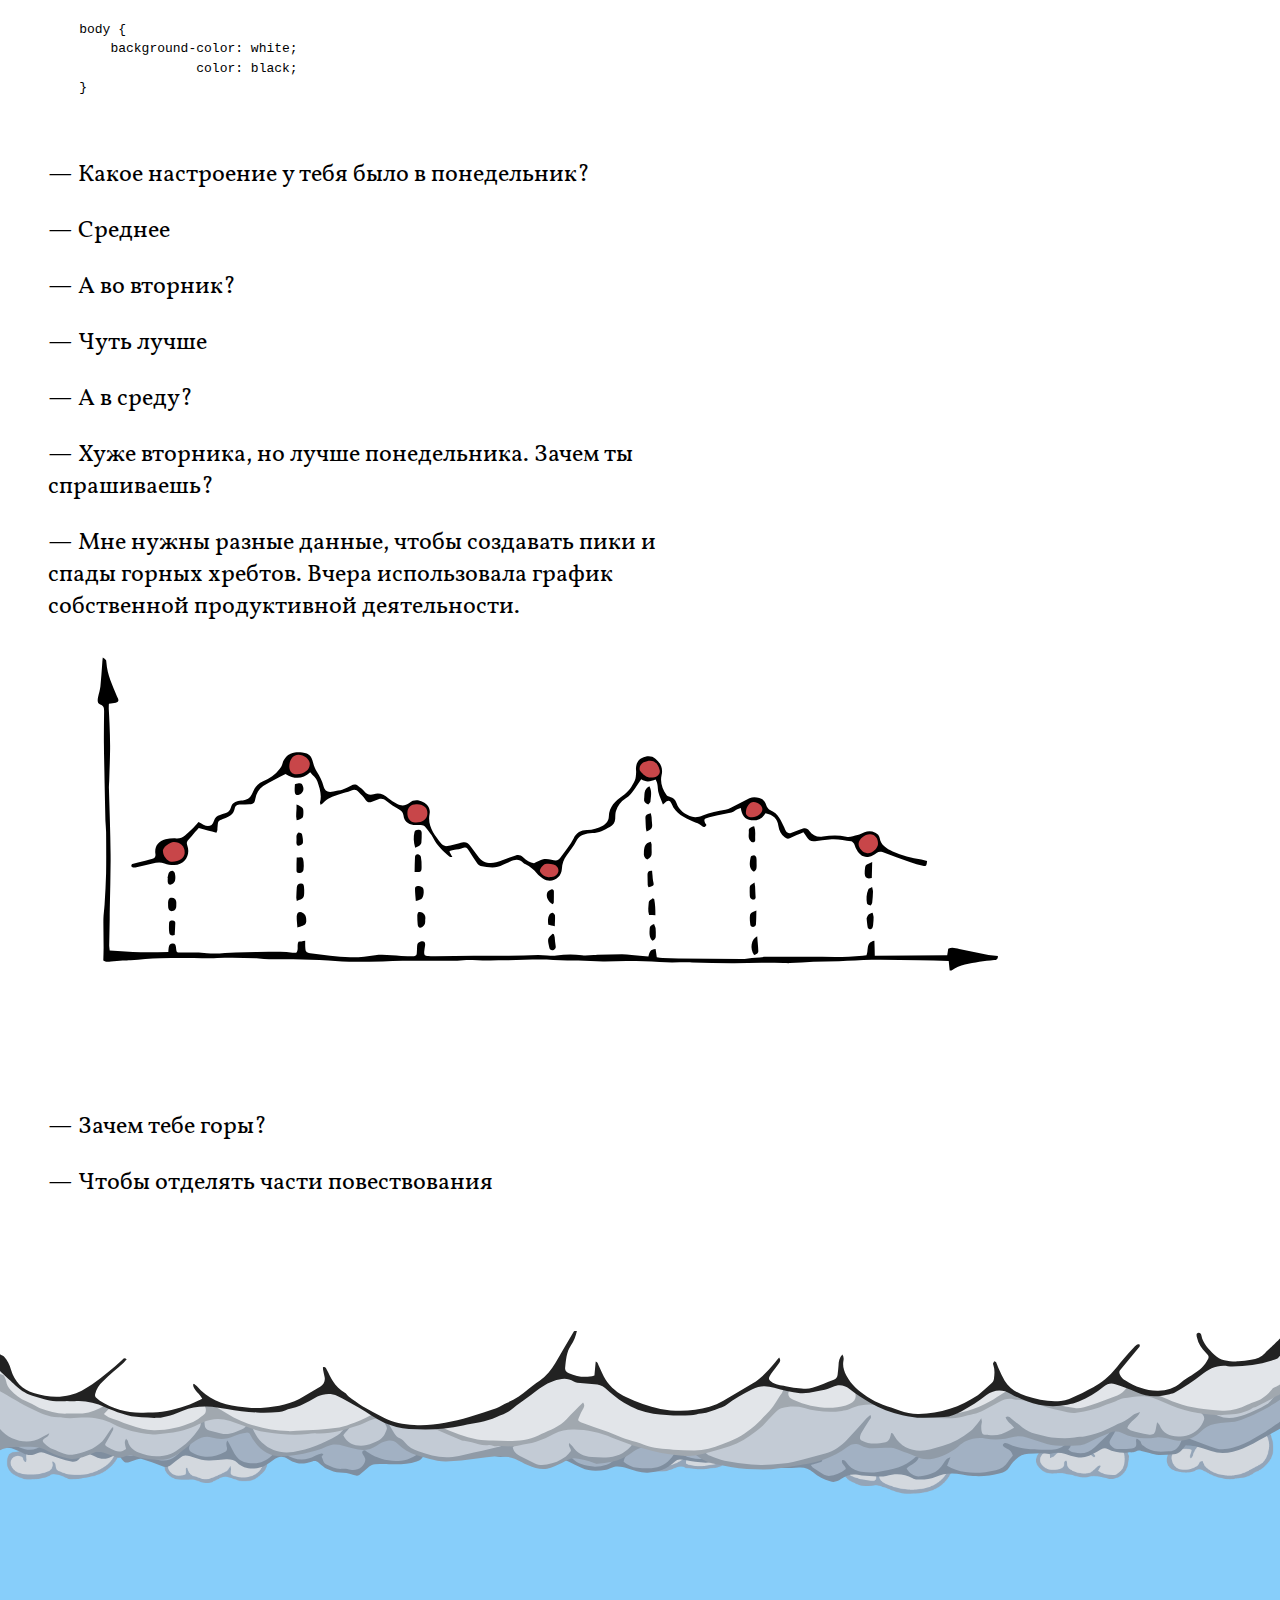
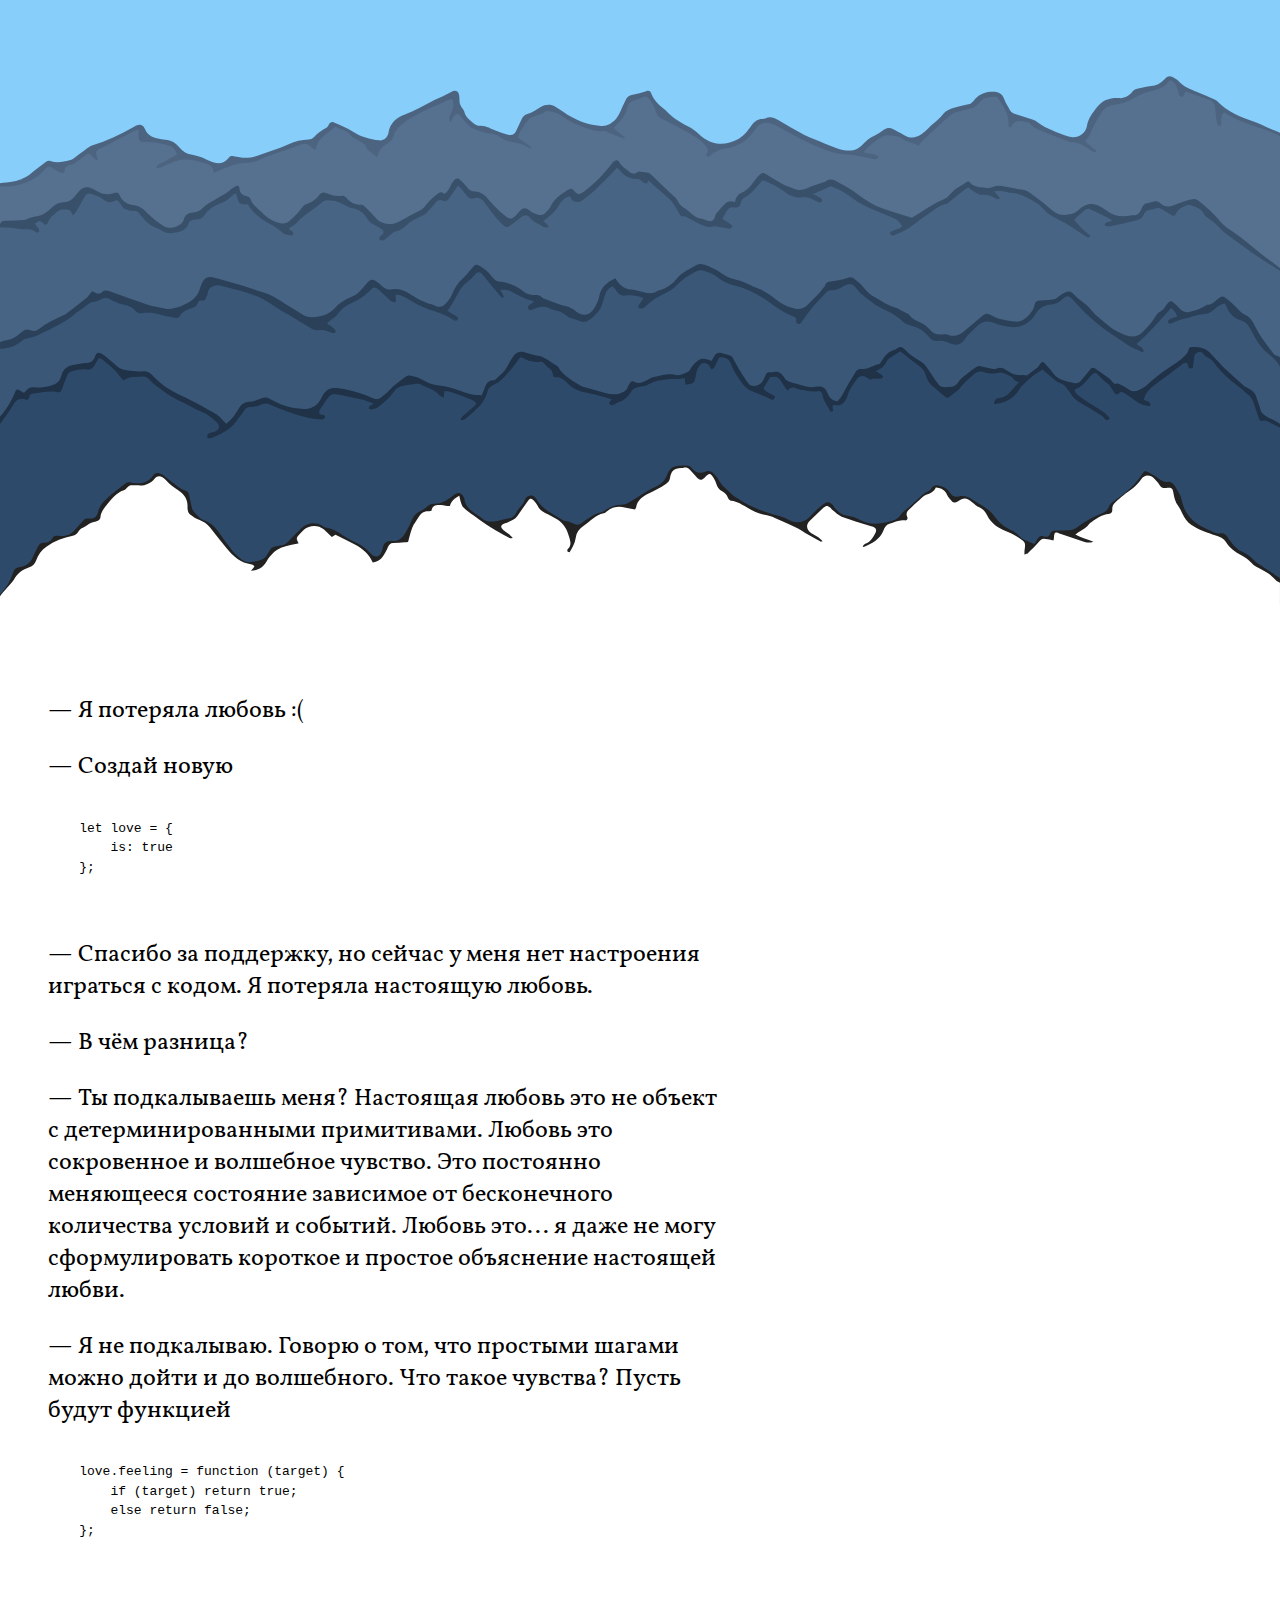
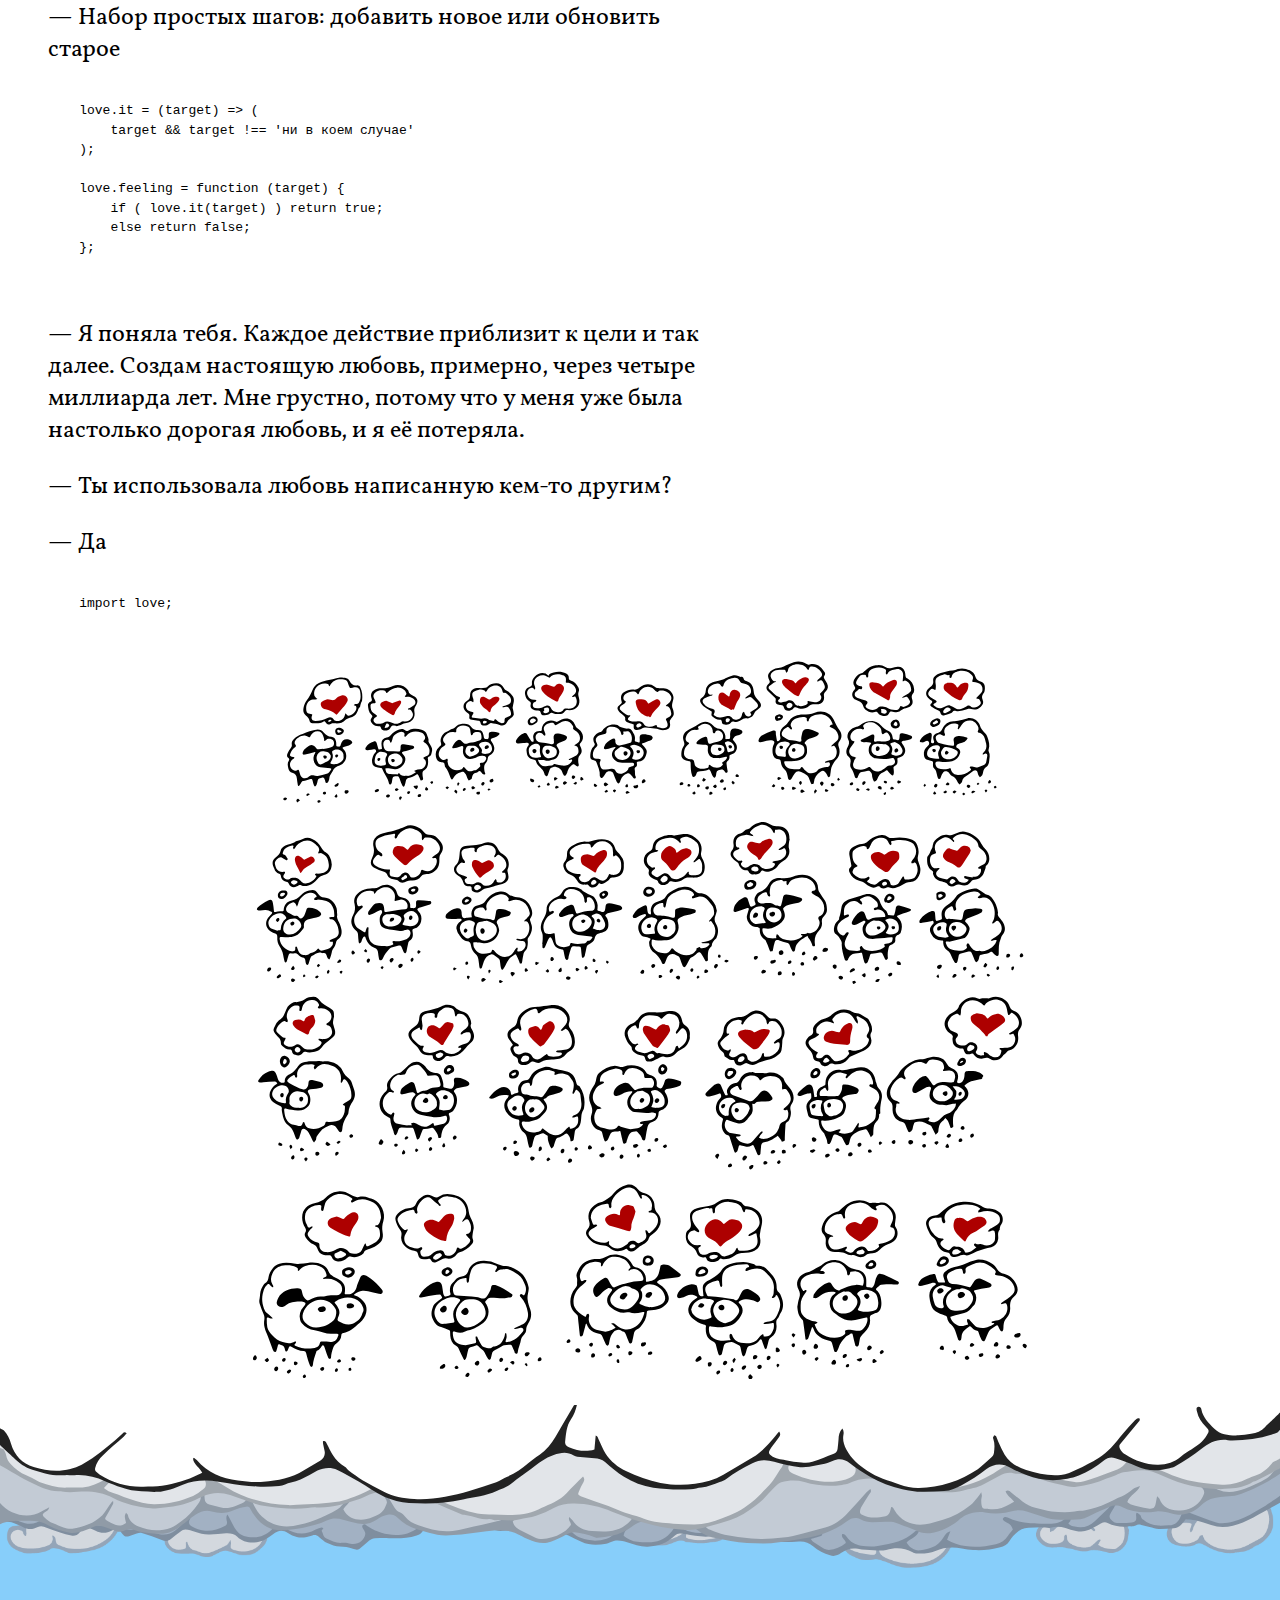
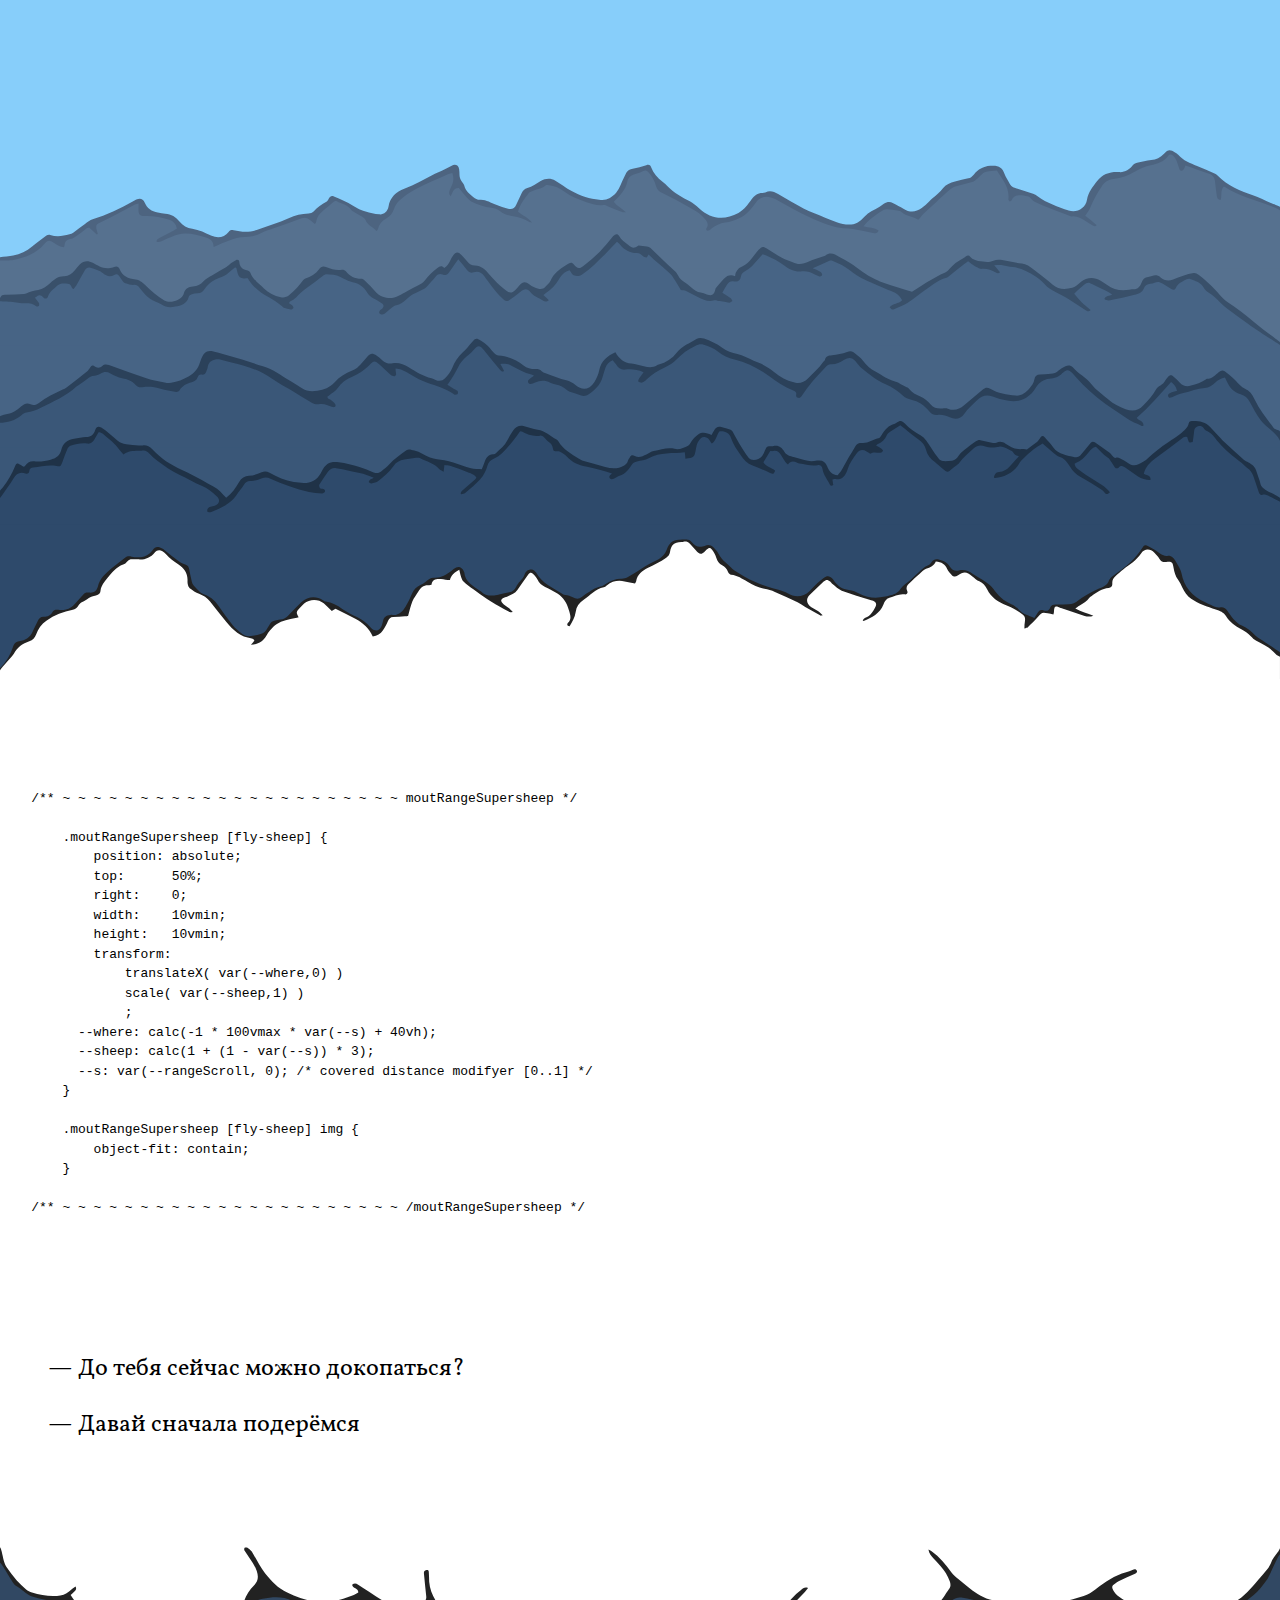
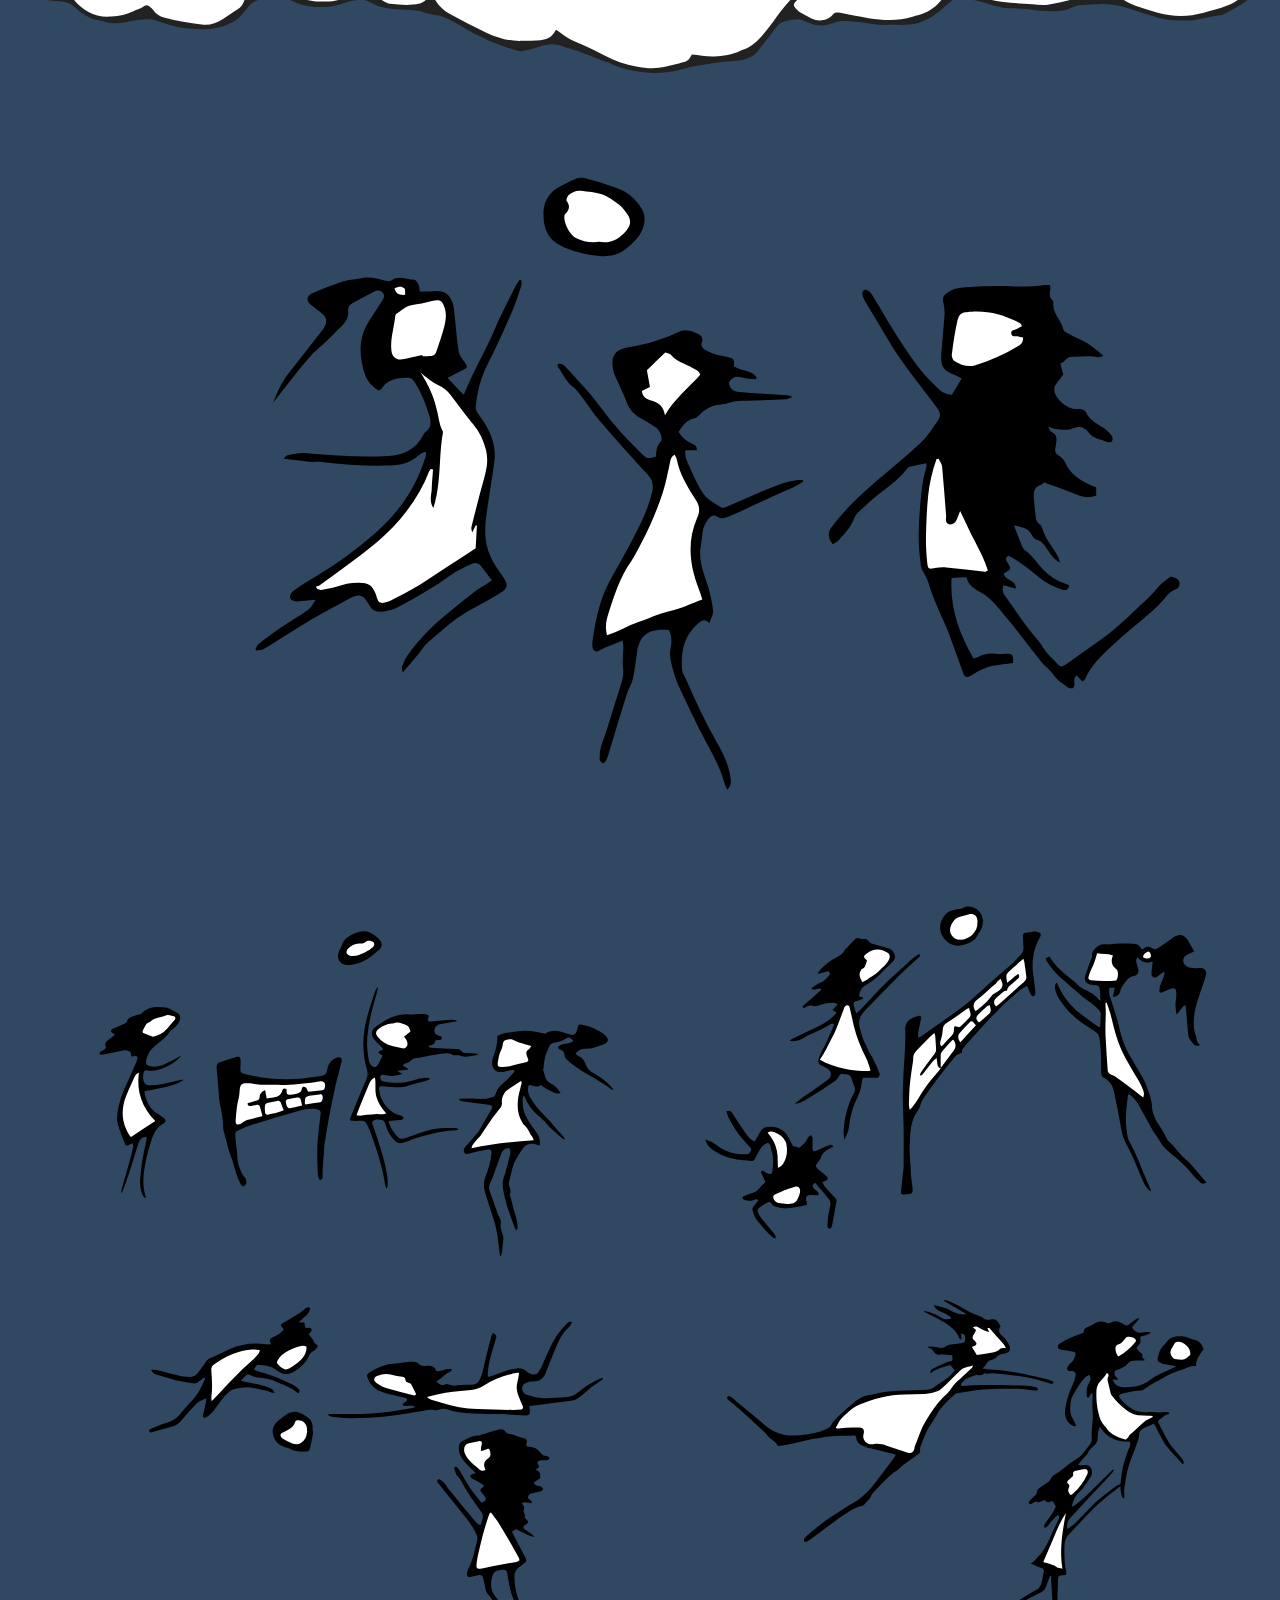
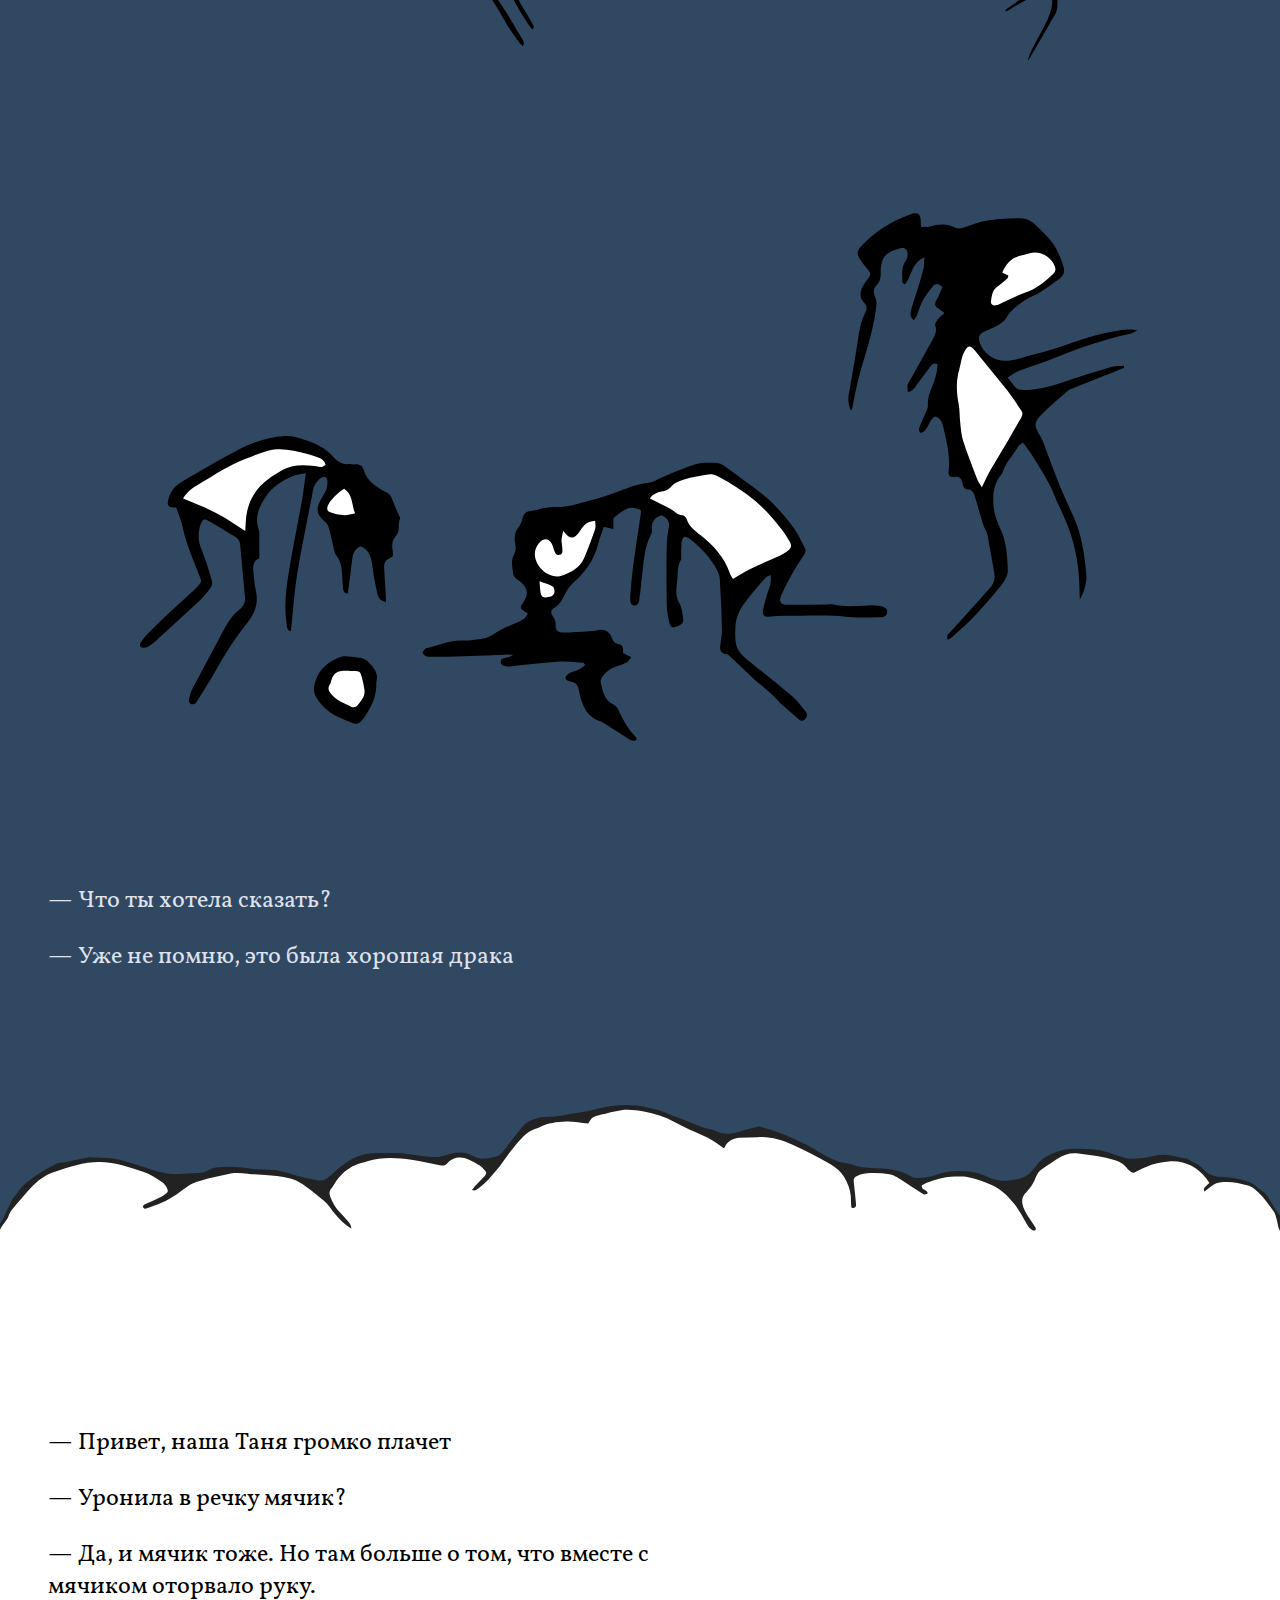
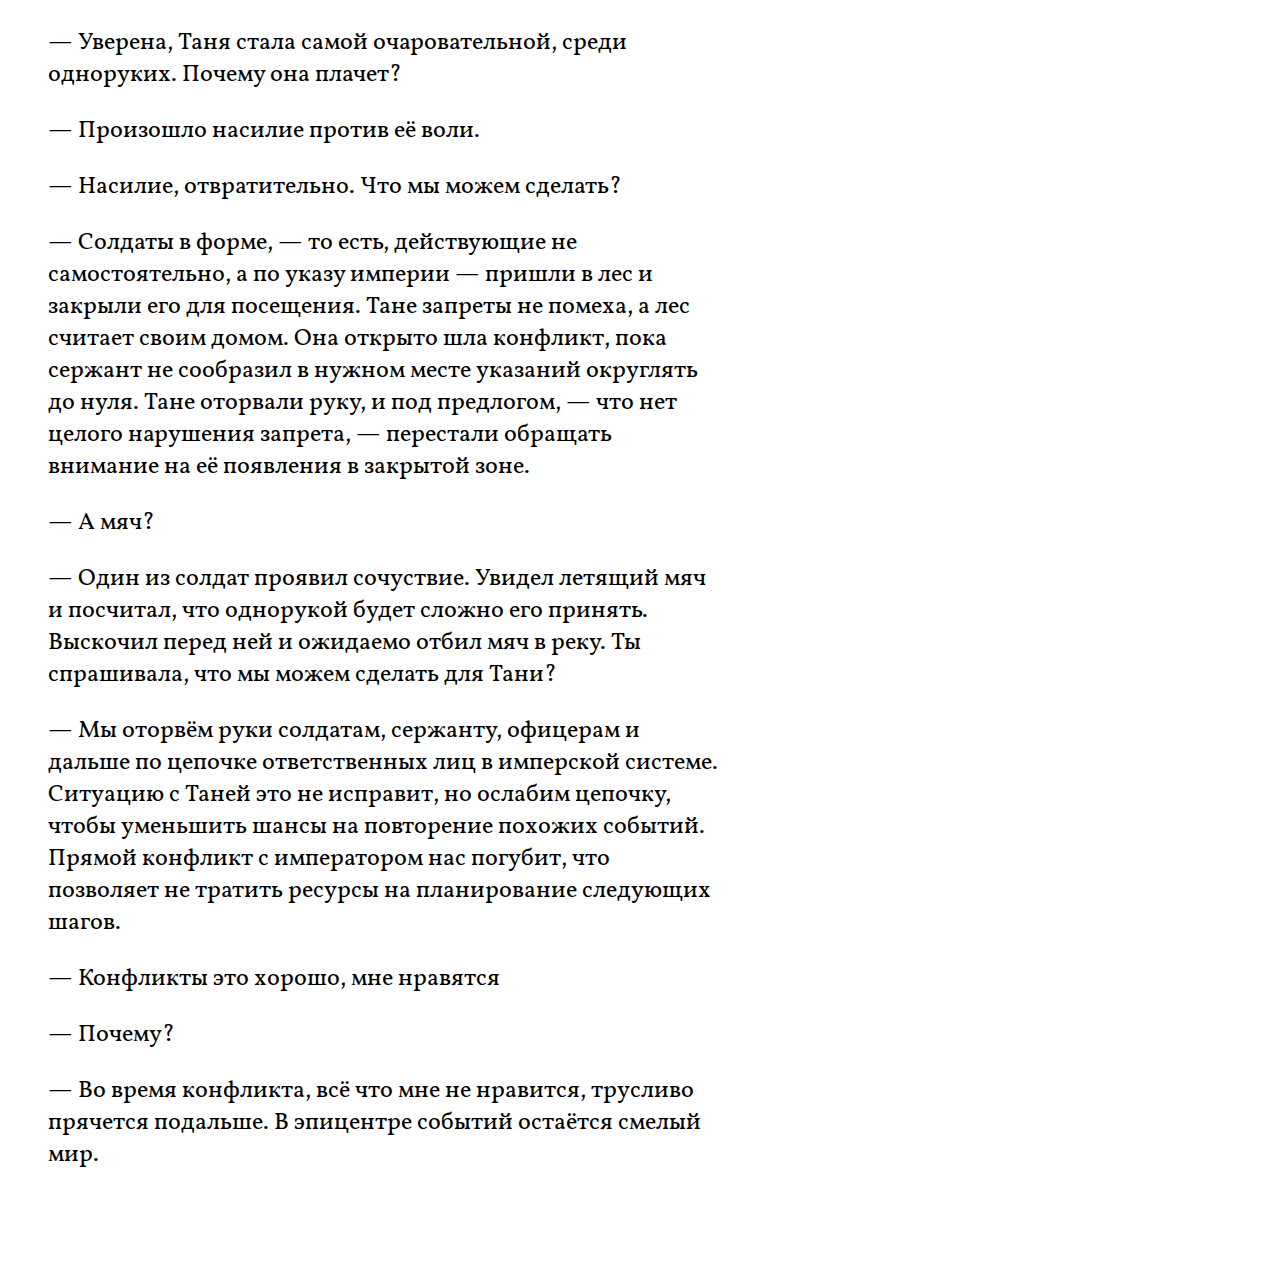
==== commit 51c26bcc: "text conflict" ====
--- a/chapters/ch101/index.html
+++ b/chapters/ch101/index.html
@@ -493,6 +493,7 @@
             runObservableRangearea(el);
         })();
     </script>
+    <hr section-divider />
 </article>
 
 <!-- ~ ~ ~ ~ ~ ~ ~ ~ ~ ~ ~ ~ ~ ~ ~ ~ ~ ~ ~ ~ ~>> TEXT: may i push you -->
@@ -576,6 +577,53 @@
         }
     </style>
 </article>
+<!-- ~ ~ ~ ~ ~ ~ ~ ~ ~ ~ ~ ~ ~ ~ ~ ~ ~ ~ ~ ~ ~>> TEXT: may i push you -->
+<article class="layoutBook">
+    <hr article-divider />
+    <section class="text-dialog">
+        <p>
+            — Привет, наша Таня громко плачет
+        </p>
+        <p>
+            — Уронила в речку мячик?
+        </p>
+        <p>
+            — Да, и мячик тоже. Но там больше о том, что вместе с мячиком оторвало руку.
+        </p>
+        <p>
+            — Уверена, Таня стала самой очаровательной, среди одноруких. Почему она плачет?
+        </p>
+        <p>
+            — Произошло насилие против её воли.
+        </p>
+        <p>
+            — Насилие, отвратительно. Что мы можем сделать?
+        </p>
+        <p>
+            — Солдаты в форме, — то есть, действующие не самостоятельно, а по указу империи — пришли в лес и закрыли его для посещения. Тане запреты не помеха, а лес считает своим домом. Она открыто шла конфликт, пока сержант не сообразил в нужном месте указаний округлять до нуля. Тане оторвали руку, и под предлогом, — что нет целого нарушения запрета, — перестали обращать внимание на её появления в закрытой зоне.
+        </p>
+        <p>
+            — А мяч?
+        </p>
+        <p>
+            — Один из солдат проявил сочуствие. Увидел летящий мяч и посчитал, что однорукой будет сложно его принять. Выскочил перед ней и ожидаемо отбил мяч в реку. Ты спрашивала, что мы можем сделать для Тани?
+        </p>
+        <p>
+            — Мы оторвём руки солдатам, сержанту, офицерам и дальше по цепочке ответственных лиц в имперской системе. Ситуацию с Таней это не исправит, но ослабим цепочку, чтобы уменьшить шансы на повторение похожих событий. Прямой конфликт с императором нас погубит, что позволяет не тратить ресурсы на планирование следующих шагов.
+        </p>
+        <p>
+            — Конфликты это хорошо, мне нравятся
+        </p>
+        <p>
+            — Почему?
+        </p>
+        <p>
+            — Во время конфликта, всё что мне не нравится, трусливо прячется подальше. В эпицентре событий остаётся смелый мир.
+        </p>
+
+    </section>
+    <hr section-divider />
+</article>
 <!-- ~ ~ ~ ~ ~ ~ ~ ~ ~ ~ ~ ~ ~ ~ ~ ~ ~ ~ ~ ~ ~>> BLOB -->
 <!-- ~ ~ ~ ~ ~ ~ ~ ~ ~ ~ ~ ~ ~ ~ ~ ~ ~ ~ ~ ~ ~>> WORKERS -->
 <article>
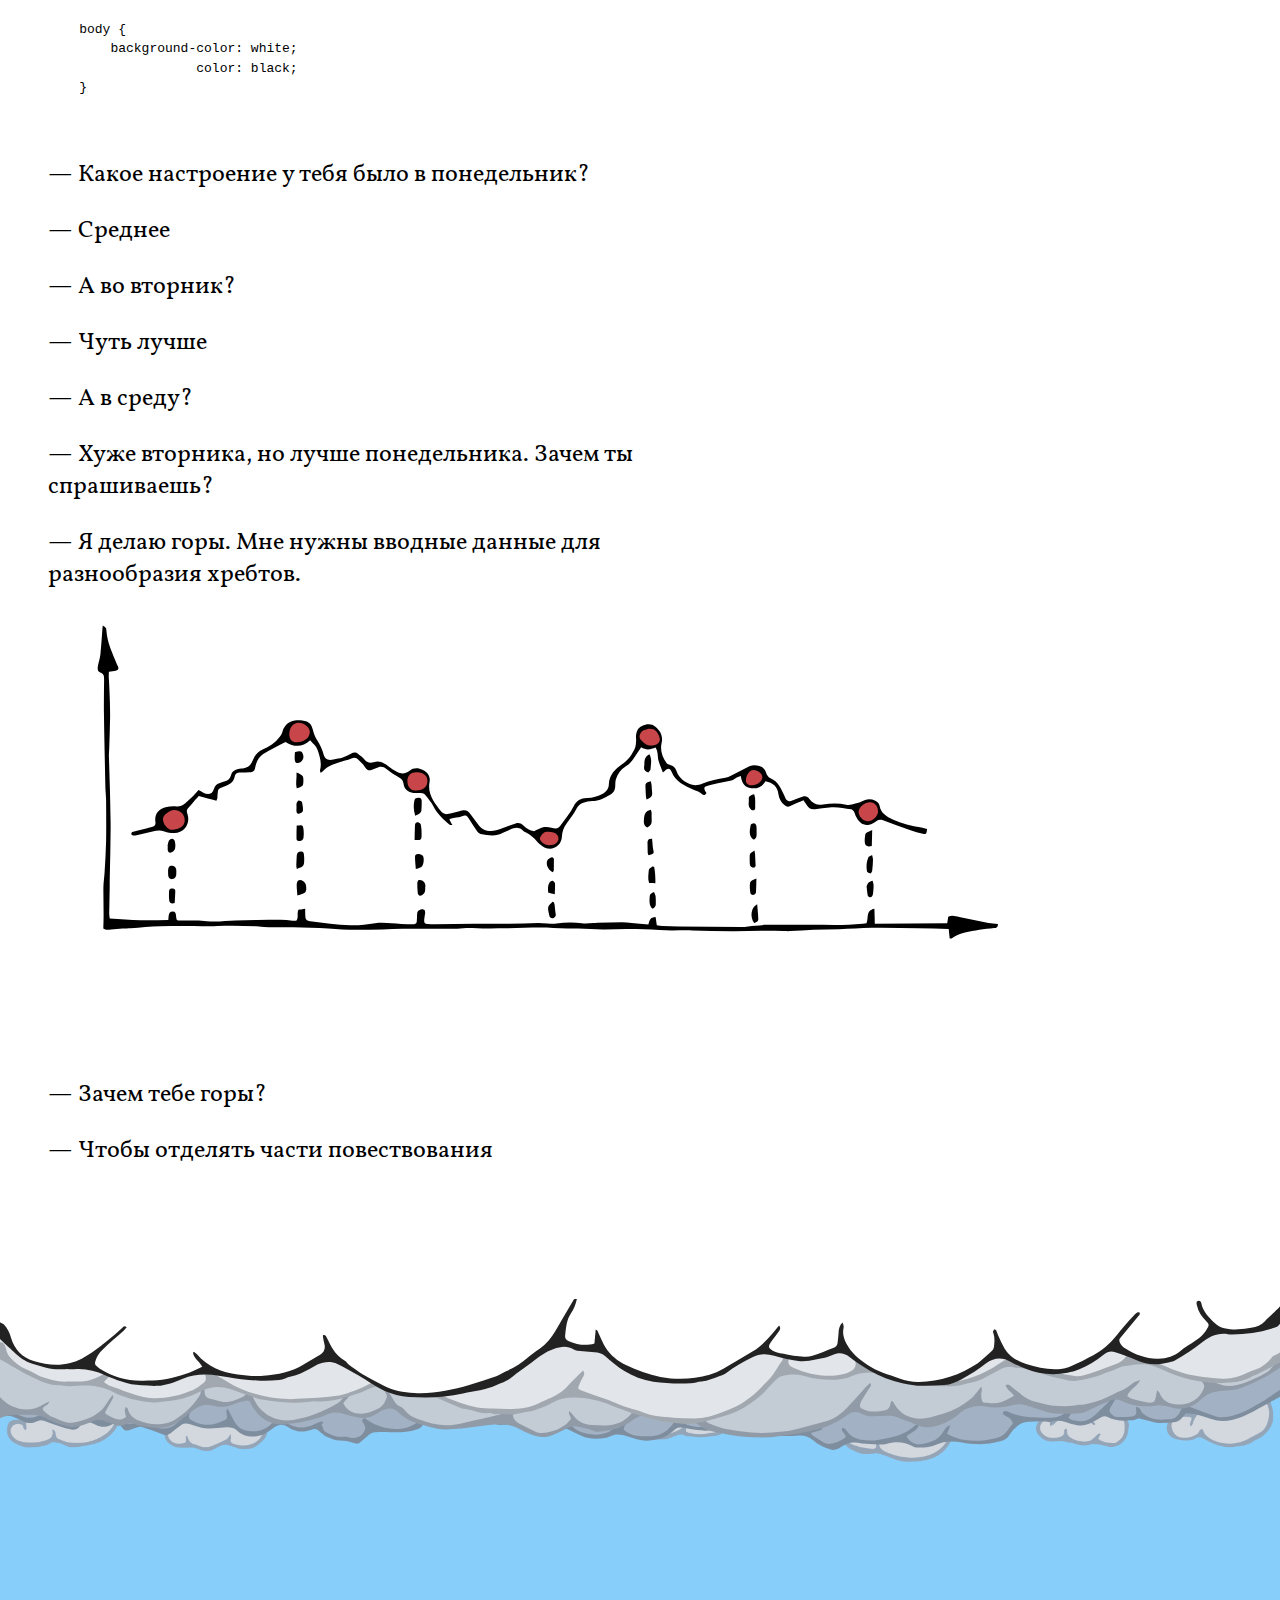
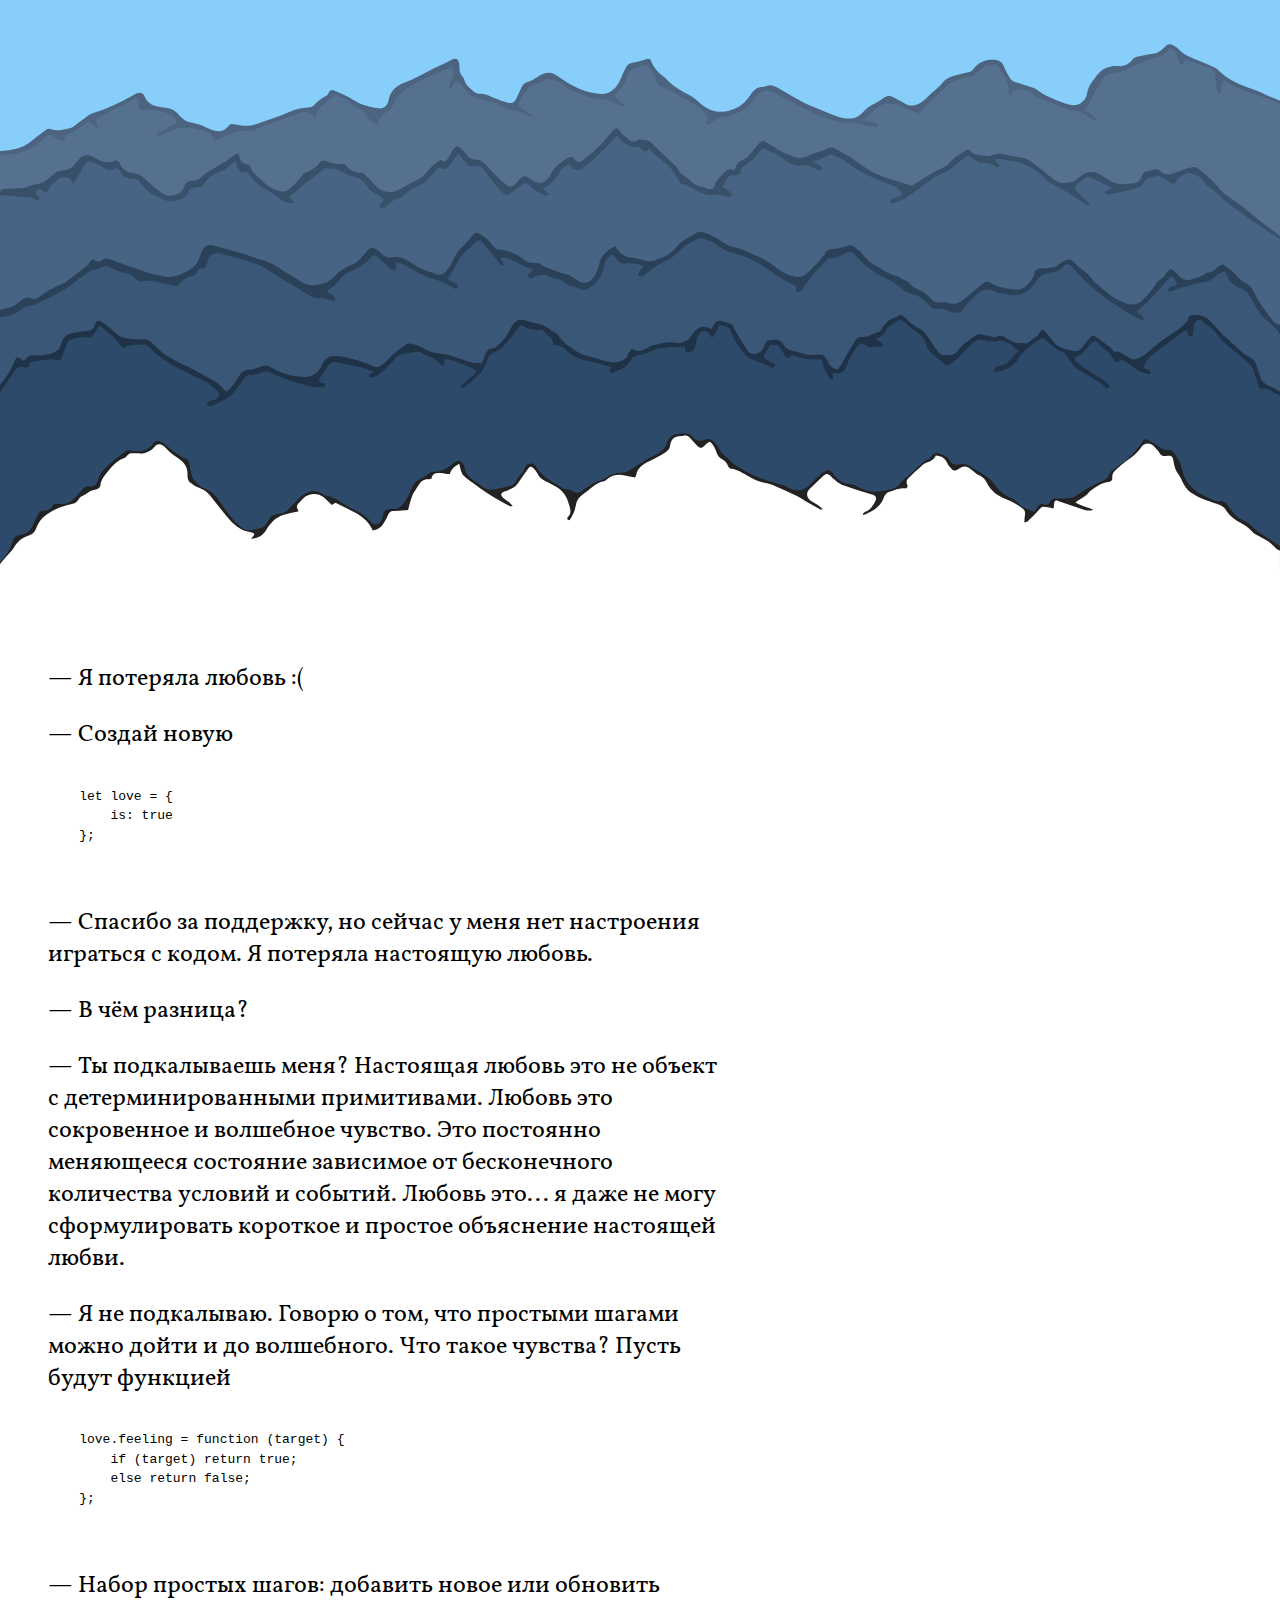
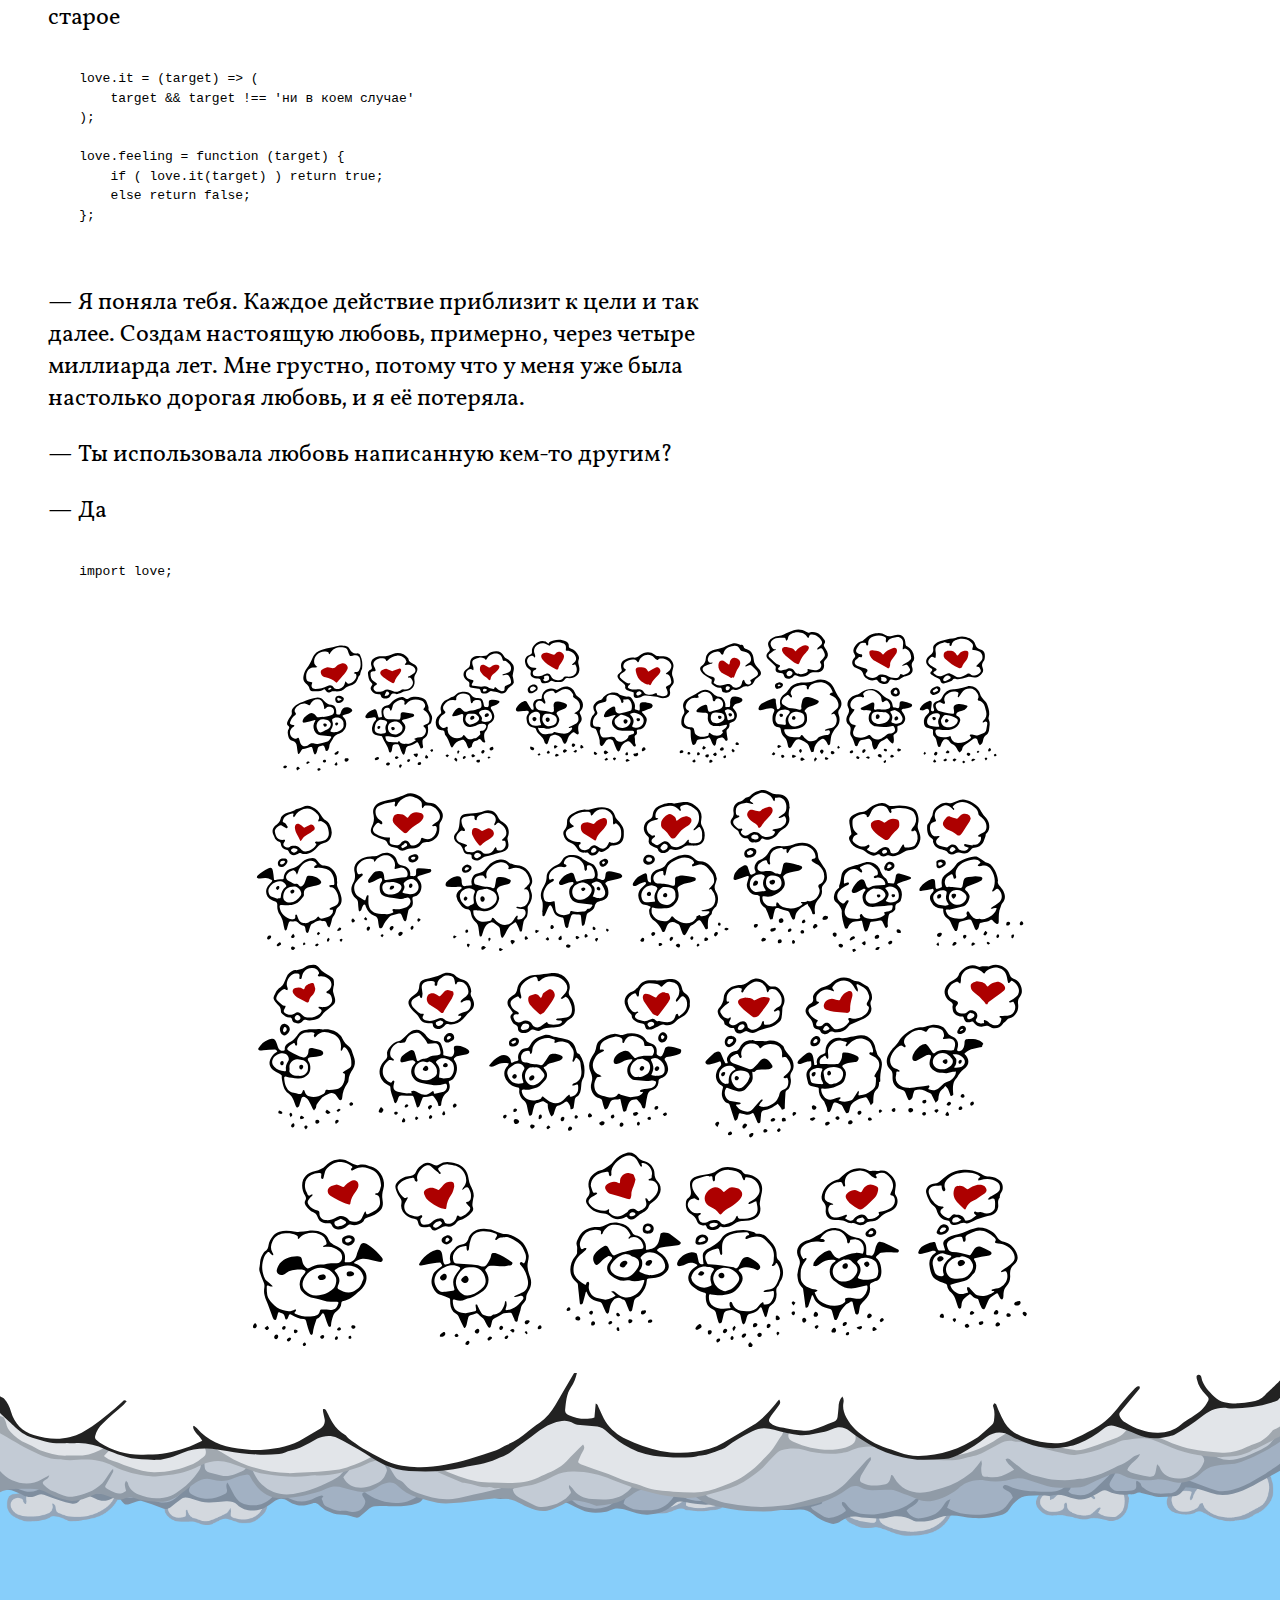
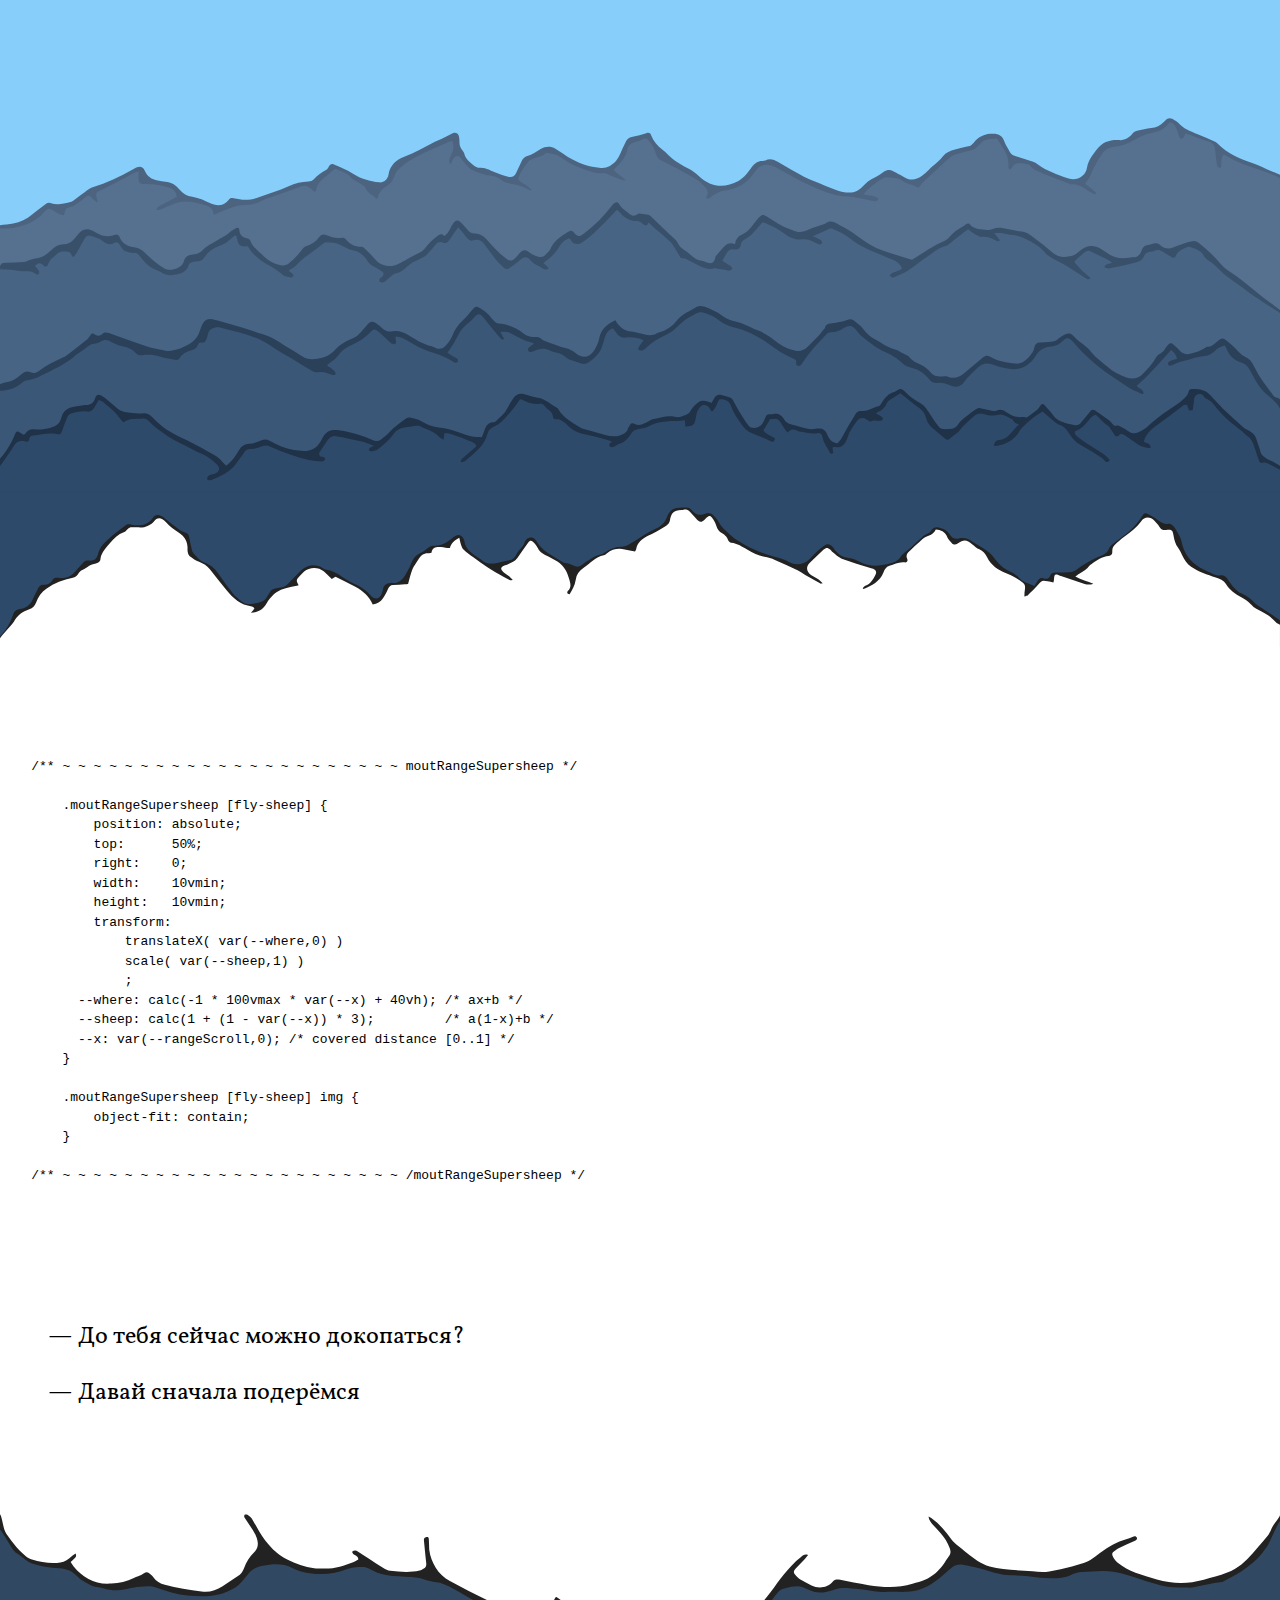
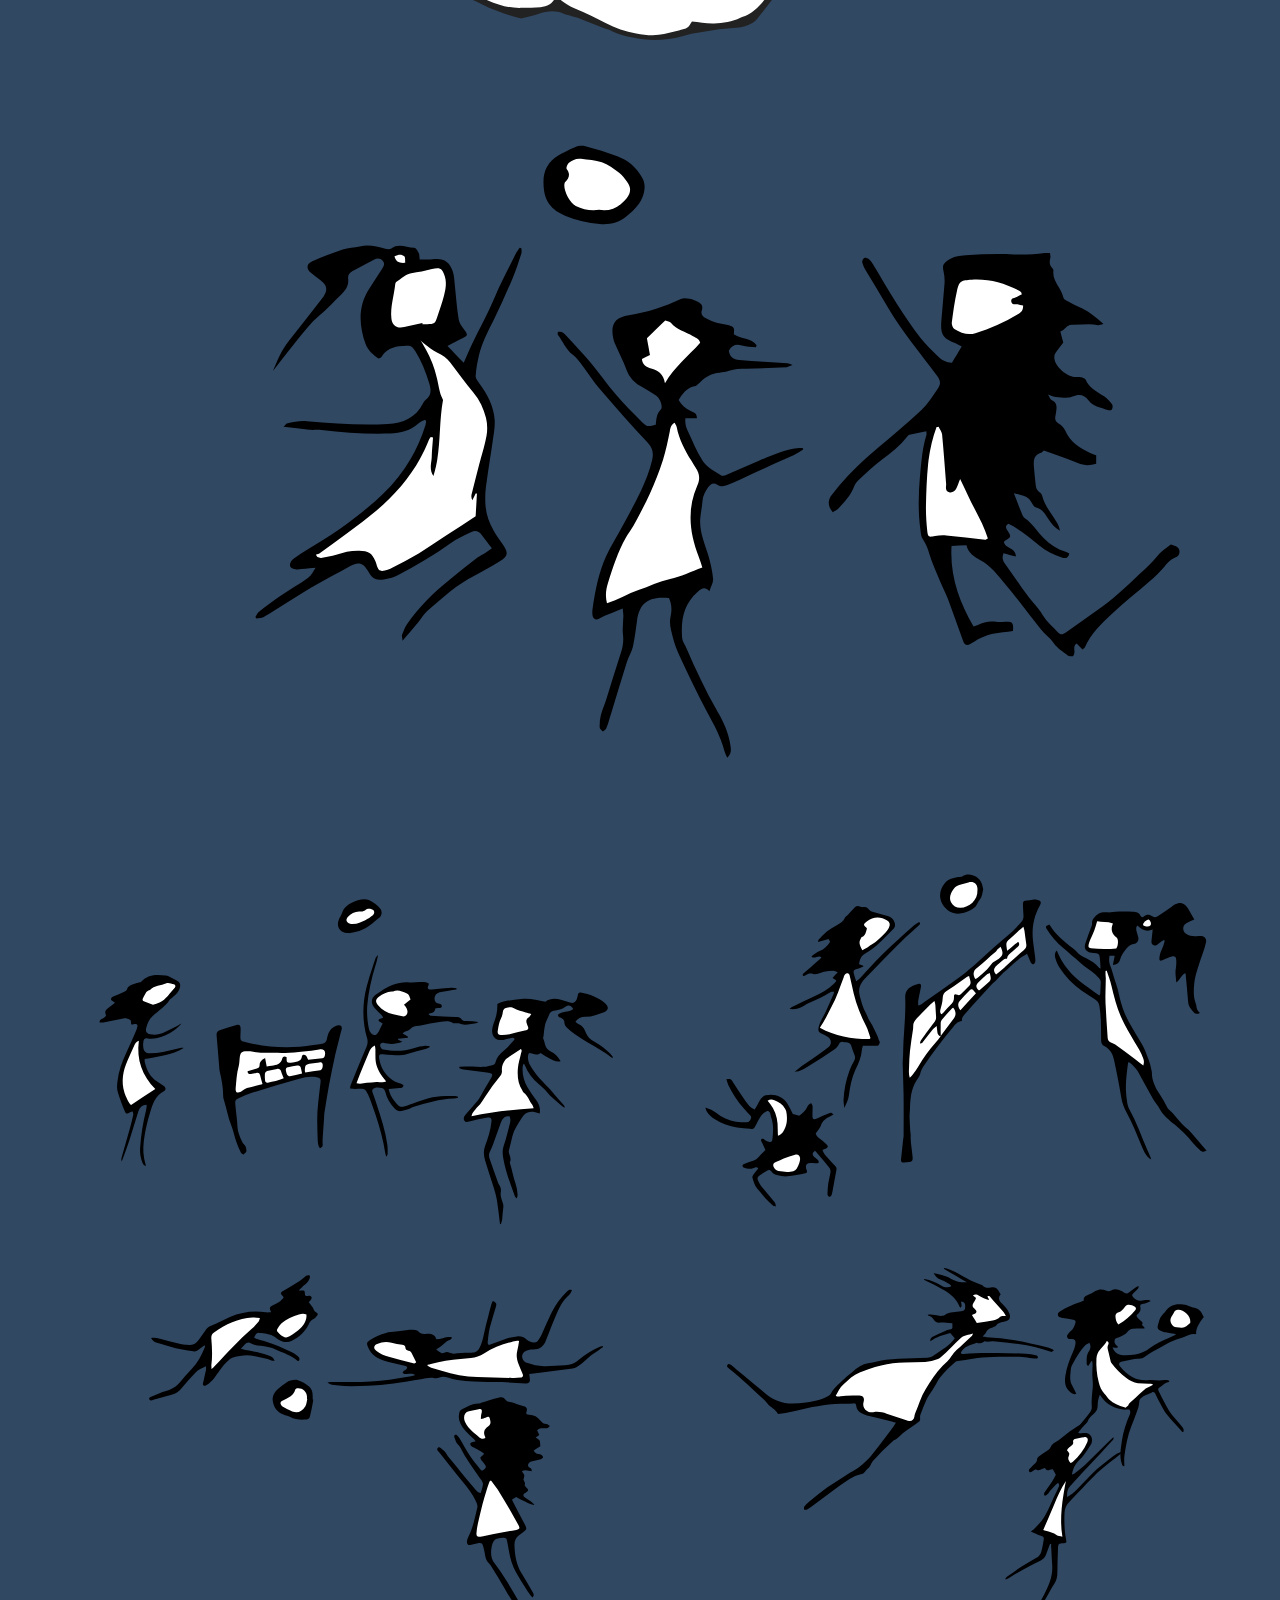
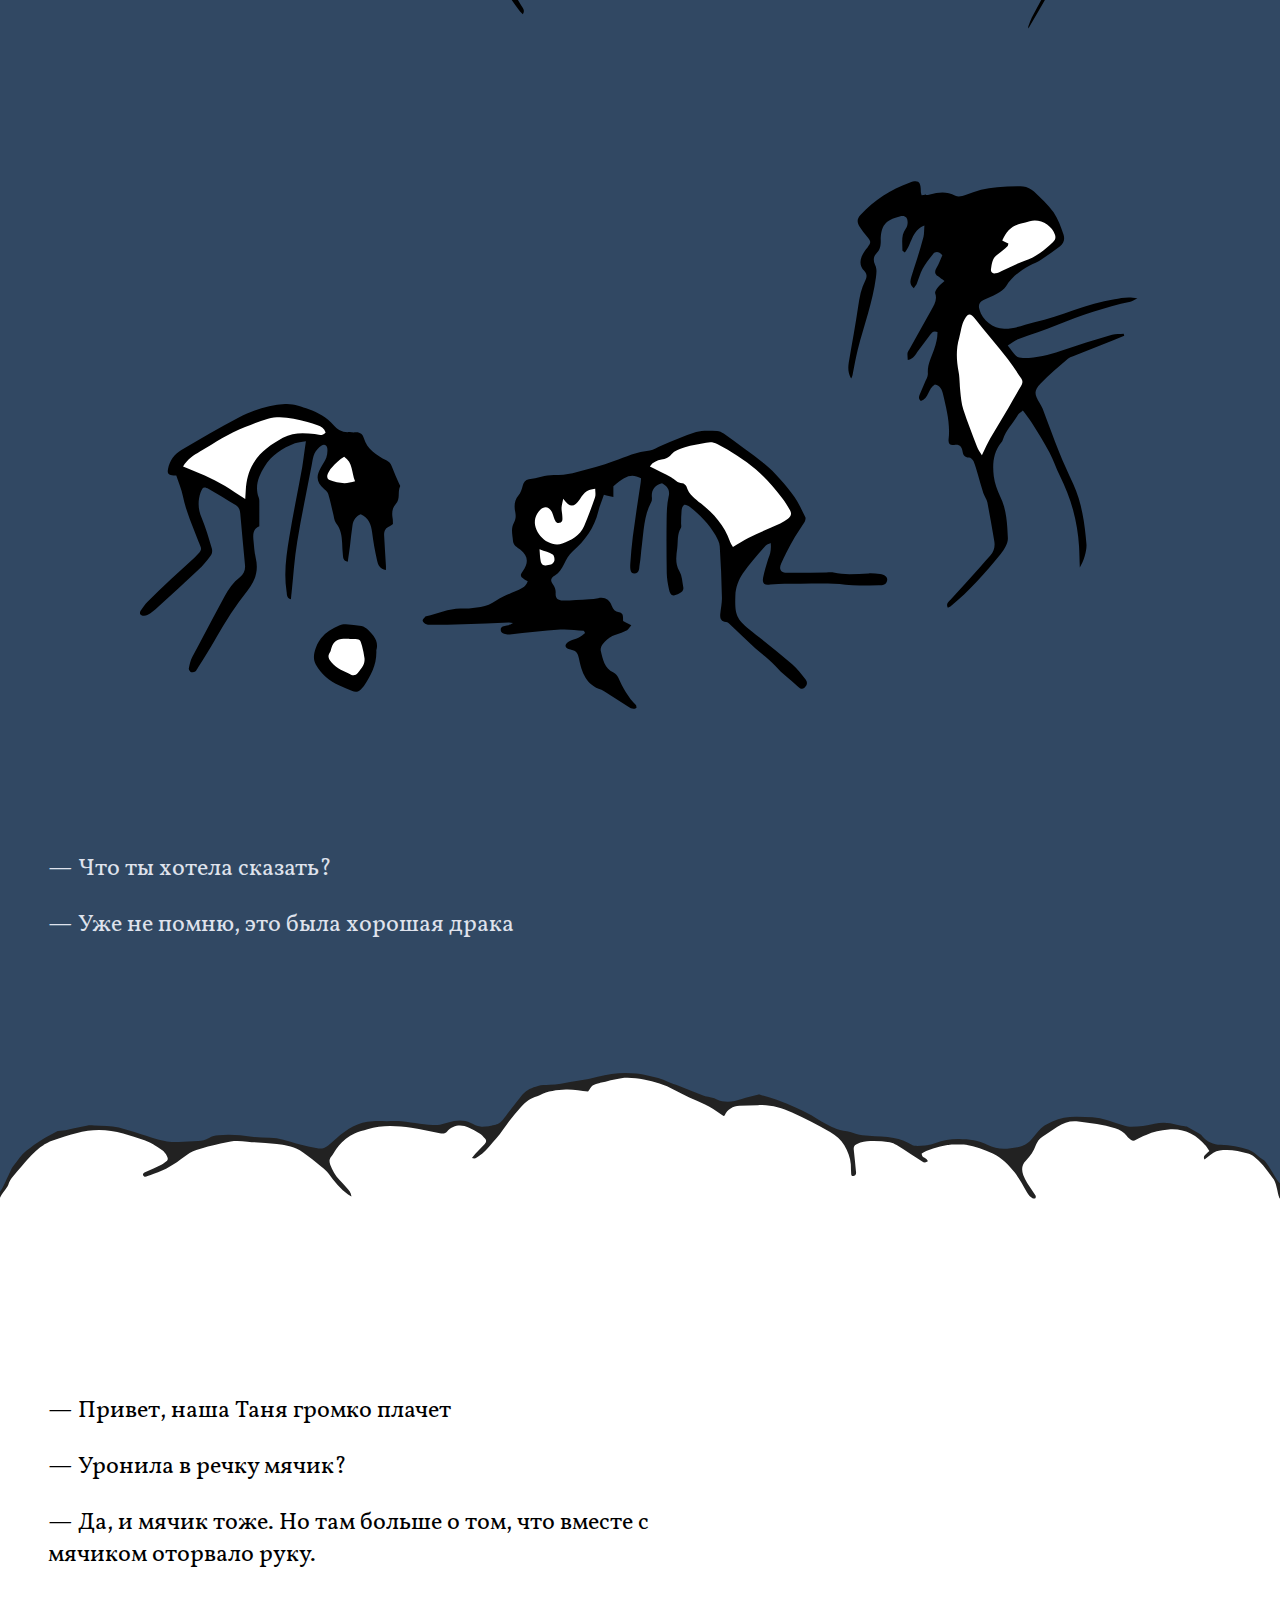
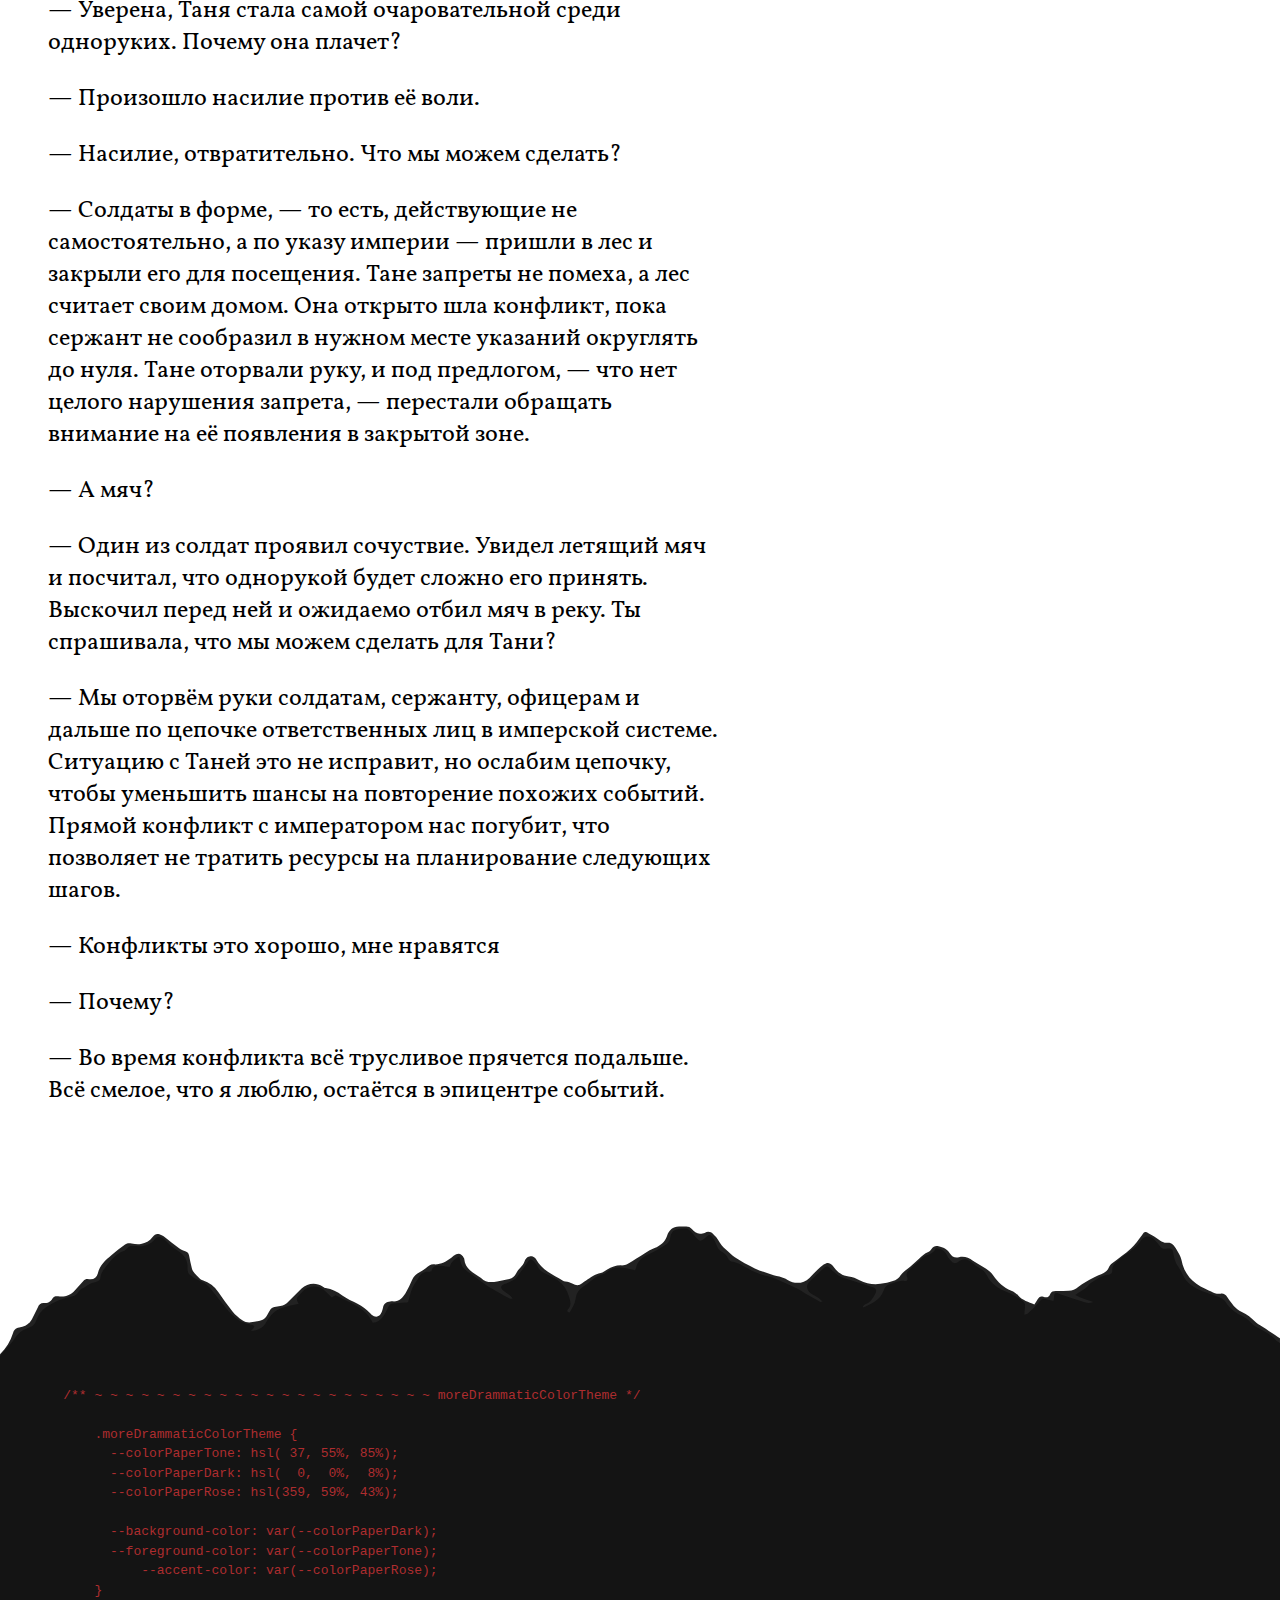
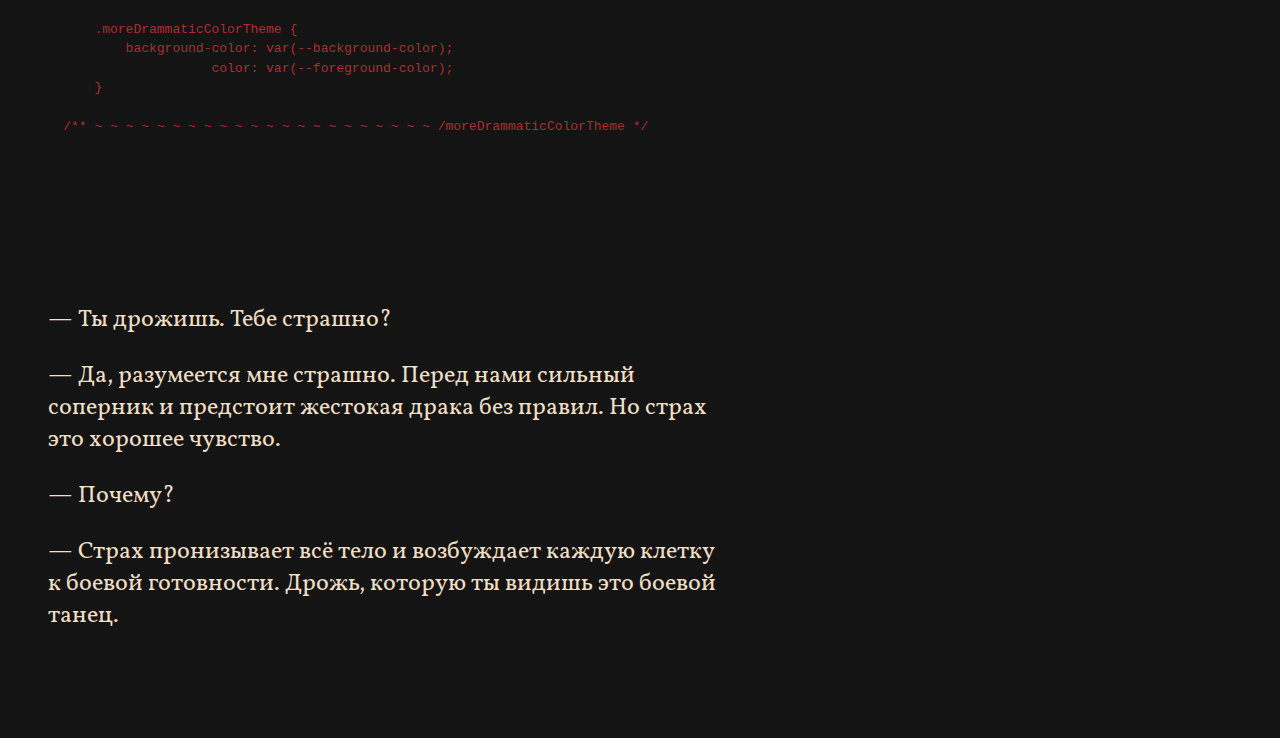
==== commit 4e3a053c: "chapter fear text" ====
--- a/chapters/ch101/index.html
+++ b/chapters/ch101/index.html
@@ -115,8 +115,7 @@
             — Хуже вторника, но лучше понедельника. Зачем ты спрашиваешь?
         </p>
         <p>
-            — Мне нужны разные данные, чтобы создавать пики и спады горных хребтов.
-            Вчера использовала график собственной продуктивной деятельности.
+            — Я делаю горы. Мне нужны вводные данные для разнообразия хребтов.
         </p>
     </section>
     <figure class="layoutBookWrap">
@@ -148,7 +147,6 @@
     </section>
     <hr section-divider />
     <style>
-
     /** ~ ~ ~ ~ ~ ~ ~ ~ ~ ~ ~ ~ ~ ~ ~ ~ ~ ~ ~ ~ ~ ~ moutRangeWelcome */
 
         .layoutValley.moutRangeWelcome [sky-header]   {--rangeHeight: 10vw}
@@ -239,7 +237,7 @@
     /** ~ ~ ~ ~ ~ ~ ~ ~ ~ ~ ~ ~ ~ ~ ~ ~ ~ ~ ~ ~ ~ ~ */
     </style>
     <script>
-/** ~ ~ ~ ~ ~ ~ ~ ~ ~ ~ ~ ~ ~ ~ ~ ~ ~ ~ ~ ~ ~ ~ EventDebouncer */
+    /** ~ ~ ~ ~ ~ ~ ~ ~ ~ ~ ~ ~ ~ ~ ~ ~ ~ ~ ~ ~ ~ ~ EventDebouncer */
     /** 24.1.29 */
 
         function EventDebouncer (callback) {
@@ -325,7 +323,7 @@
 
     /** ~ ~ ~ ~ ~ ~ ~ ~ ~ ~ ~ ~ ~ ~ ~ ~ ~ ~ ~ ~ ~ ~ /ObservableRangearea */
 
-        // moutRangeWelcome
+        // RUNFOR moutRangeWelcome
         (function moutRangeWelcomeObserver () {
             const id = 'moutRangeWelcomeObservableRangearea';
             const el = document.getElementById(id);
@@ -334,6 +332,7 @@
 
     </script>
 </article>
+
 <!-- ~ ~ ~ ~ ~ ~ ~ ~ ~ ~ ~ ~ ~ ~ ~ ~ ~ ~ ~ ~ ~>> TEXT: import love -->
 <article class="layoutBook">
     <section class="text-dialog">
@@ -399,6 +398,7 @@
     import love;
     </footer>
 </article>
+
 <!-- ~ ~ ~ ~ ~ ~ ~ ~ ~ ~ ~ ~ ~ ~ ~ ~ ~ ~ ~ ~ ~>> DIVIDER: love sheep lines -->
 <article>
     <section class="layoutValley loveSheepLines" id="loveSheepLinesObservableRangearea">
@@ -474,9 +474,9 @@
                 translateX( var(--where,0) )
                 scale( var(--sheep,1) )
                 ;
-          --where: calc(-1 * 100vmax * var(--s) + 40vh);
-          --sheep: calc(1 + (1 - var(--s)) * 3);
-          --s: var(--rangeScroll, 0); /* covered distance modifyer [0..1] */
+          --where: calc(-1 * 100vmax * var(--x) + 40vh); /* ax+b */
+          --sheep: calc(1 + (1 - var(--x)) * 3);         /* a(1-x)+b */
+          --x: var(--rangeScroll,0); /* covered distance [0..1] */
         }
 
         .moutRangeSupersheep [fly-sheep] img {
@@ -508,6 +508,7 @@
     </section>
     <hr section-divider />
 </article>
+
 <!-- ~ ~ ~ ~ ~ ~ ~ ~ ~ ~ ~ ~ ~ ~ ~ ~ ~ ~ ~ ~ ~>> GALLERY: drakai -->
 <article class="layoutGallery articleDarkGallery">
     <section class="gridline X">
@@ -567,17 +568,19 @@
             height: 10vw;
             background-image: url(art/valleyCloudividerA.svg);
             background-size: 100vw 10vw;
-            background-position: 50% 0;
+            background-position: 50% -1px;
+            background-repeat: no-repeat;
         }
         .articleDarkGallery:before {
             transform: translateY(-1px);
         }
         .articleDarkGallery:after {
-            transform: translateY(1px) scale(-1);
-        }
-    </style>
-</article>
-<!-- ~ ~ ~ ~ ~ ~ ~ ~ ~ ~ ~ ~ ~ ~ ~ ~ ~ ~ ~ ~ ~>> TEXT: may i push you -->
+            transform: scale(-1);
+        }
+    </style>
+</article>
+
+<!-- ~ ~ ~ ~ ~ ~ ~ ~ ~ ~ ~ ~ ~ ~ ~ ~ ~ ~ ~ ~ ~>> TEXT: conflict started -->
 <article class="layoutBook">
     <hr article-divider />
     <section class="text-dialog">
@@ -591,7 +594,7 @@
             — Да, и мячик тоже. Но там больше о том, что вместе с мячиком оторвало руку.
         </p>
         <p>
-            — Уверена, Таня стала самой очаровательной, среди одноруких. Почему она плачет?
+            — Уверена, Таня стала самой очаровательной среди одноруких. Почему она плачет?
         </p>
         <p>
             — Произошло насилие против её воли.
@@ -618,16 +621,85 @@
             — Почему?
         </p>
         <p>
-            — Во время конфликта, всё что мне не нравится, трусливо прячется подальше. В эпицентре событий остаётся смелый мир.
+            — Во время конфликта всё трусливое прячется подальше. Всё смелое, что я люблю, остаётся в эпицентре событий.
         </p>
 
     </section>
     <hr section-divider />
 </article>
+
+
+<!-- ~ ~ ~ ~ ~ ~ ~ ~ ~ ~ ~ ~ ~ ~ ~ ~ ~ ~ ~ ~ ~>> DividerRangeDramma -->
+<article class="DividerRangeDramma">
+    <style DividerRangeDramma>
+    /** ~ ~ ~ ~ ~ ~ ~ ~ ~ ~ ~ ~ ~ ~ ~ ~ ~ ~ ~ ~ ~ ~ */
+
+        .DividerRangeDramma {
+            padding-bottom: 0;
+            margin-bottom:  0;
+        }
+        .DividerRangeDramma:after {
+            content:  '';
+            display:  block;
+            width:    100%;
+            height:   12vw;
+            background-image:  url(art/valleyRange10PaperDark.svg);
+            background-size:   100vw 12vw;
+            background-color:  transparent;
+            background-repeat: no-repeat;
+            background-position: 50% 1px;
+            grid-column: 1/-1;
+        }
+
+    /** ~ ~ ~ ~ ~ ~ ~ ~ ~ ~ ~ ~ ~ ~ ~ ~ ~ ~ ~ ~ ~ ~ */
+    </style>
+</article>
+
+
+<!-- ~ ~ ~ ~ ~ ~ ~ ~ ~ ~ ~ ~ ~ ~ ~ ~ ~ ~ ~ ~ ~>> TEXT: fear -->
+<article class="layoutBook moreDrammaticColorTheme">
+    <style display-source class="layoutBookFull" style="color:var(--accent-color);">
+    /** ~ ~ ~ ~ ~ ~ ~ ~ ~ ~ ~ ~ ~ ~ ~ ~ ~ ~ ~ ~ ~ ~ moreDrammaticColorTheme */
+
+        .moreDrammaticColorTheme {
+          --colorPaperTone: hsl( 37, 55%, 85%);
+          --colorPaperDark: hsl(  0,  0%,  8%);
+          --colorPaperRose: hsl(359, 59%, 43%);
+
+          --background-color: var(--colorPaperDark);
+          --foreground-color: var(--colorPaperTone);
+              --accent-color: var(--colorPaperRose);
+        }
+
+        .moreDrammaticColorTheme {
+            background-color: var(--background-color);
+                       color: var(--foreground-color);
+        }
+
+    /** ~ ~ ~ ~ ~ ~ ~ ~ ~ ~ ~ ~ ~ ~ ~ ~ ~ ~ ~ ~ ~ ~ /moreDrammaticColorTheme */
+    </style>
+    <hr section-divider />
+    <section class="text-dialog">
+        <p>
+            — Ты дрожишь. Тебе страшно?
+        </p>
+        <p>
+            — Да, разумеется мне страшно. Перед нами сильный соперник и предстоит жестокая драка без правил. Но страх это хорошее чувство.
+        </p>
+        <p>
+            — Почему?
+        </p>
+        <p>
+            — Страх пронизывает всё тело и возбуждает каждую клетку к боевой готовности. Дрожь, которую ты видишь это боевой танец.
+        </p>
+    </section>
+    <hr section-divider />
+</article>
+
 <!-- ~ ~ ~ ~ ~ ~ ~ ~ ~ ~ ~ ~ ~ ~ ~ ~ ~ ~ ~ ~ ~>> BLOB -->
 <!-- ~ ~ ~ ~ ~ ~ ~ ~ ~ ~ ~ ~ ~ ~ ~ ~ ~ ~ ~ ~ ~>> WORKERS -->
-<article>
-    <style>
+<article WORKERS>
+    <style layoutValley>
     /** ~ ~ ~ ~ ~ ~ ~ ~ ~ ~ ~ ~ ~ ~ ~ ~ ~ ~ ~ ~ ~ ~ layoutValley */
     /** 24.4.6 book **/
 
--- a/chapters/ch101/app/custom.css
+++ b/chapters/ch101/app/custom.css
@@ -1,7 +1,7 @@
 /** ~ ~ ~ ~ ~ ~ ~ ~ ~ ~ ~ ~ ~ ~ ~ ~ ~ ~ ~ ~ ~ ~ customcss */
 /** customcss **/
 
-/** ~ ~ ~ ~ ~ ~ ~ ~ ~ ~ ~ ~ ~ ~ ~ ~ ~ ~ ~ ~ ~ ~ text */
+/** ~ ~ ~ ~ ~ ~ ~ ~ ~ ~ ~ ~ ~ ~ ~ ~ ~ ~ ~ ~ ~ ~ custom text */
 
 .text-dialog {
     font-size:   24px;
@@ -24,7 +24,7 @@
     font-size:  inherit;
 }
 
-/** ~ ~ ~ ~ ~ ~ ~ ~ ~ ~ ~ ~ ~ ~ ~ ~ ~ ~ ~ ~ ~ ~ layoutBook */
+/** ~ ~ ~ ~ ~ ~ ~ ~ ~ ~ ~ ~ ~ ~ ~ ~ ~ ~ ~ ~ ~ ~ custom layoutBook */
 
     @media all and (min-width:48em) {
         .layoutBook { padding-left: 2em; }
@@ -274,5 +274,3 @@
 
 /** ~ ~ ~ ~ ~ ~ ~ ~ ~ ~ ~ ~ ~ ~ ~ ~ ~ ~ ~ ~ ~ ~ /layoutGallery */
 
-
-
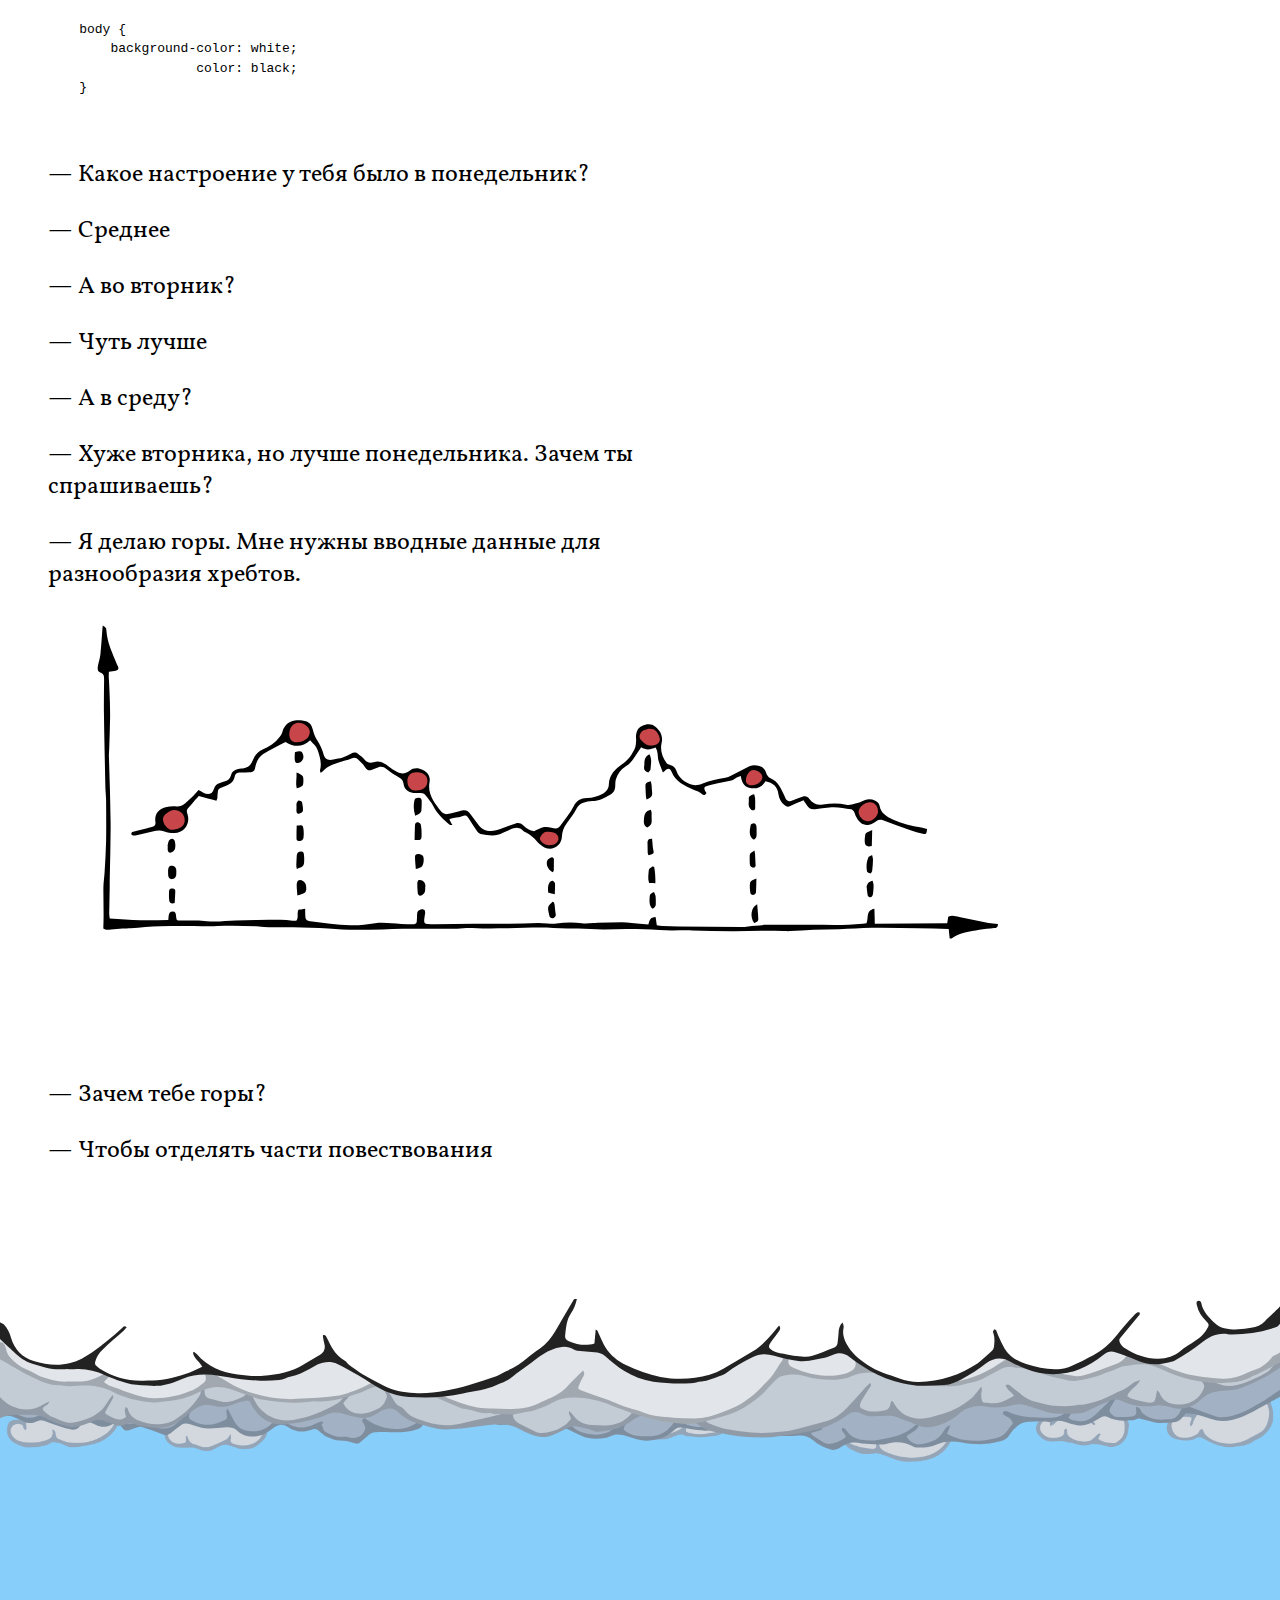
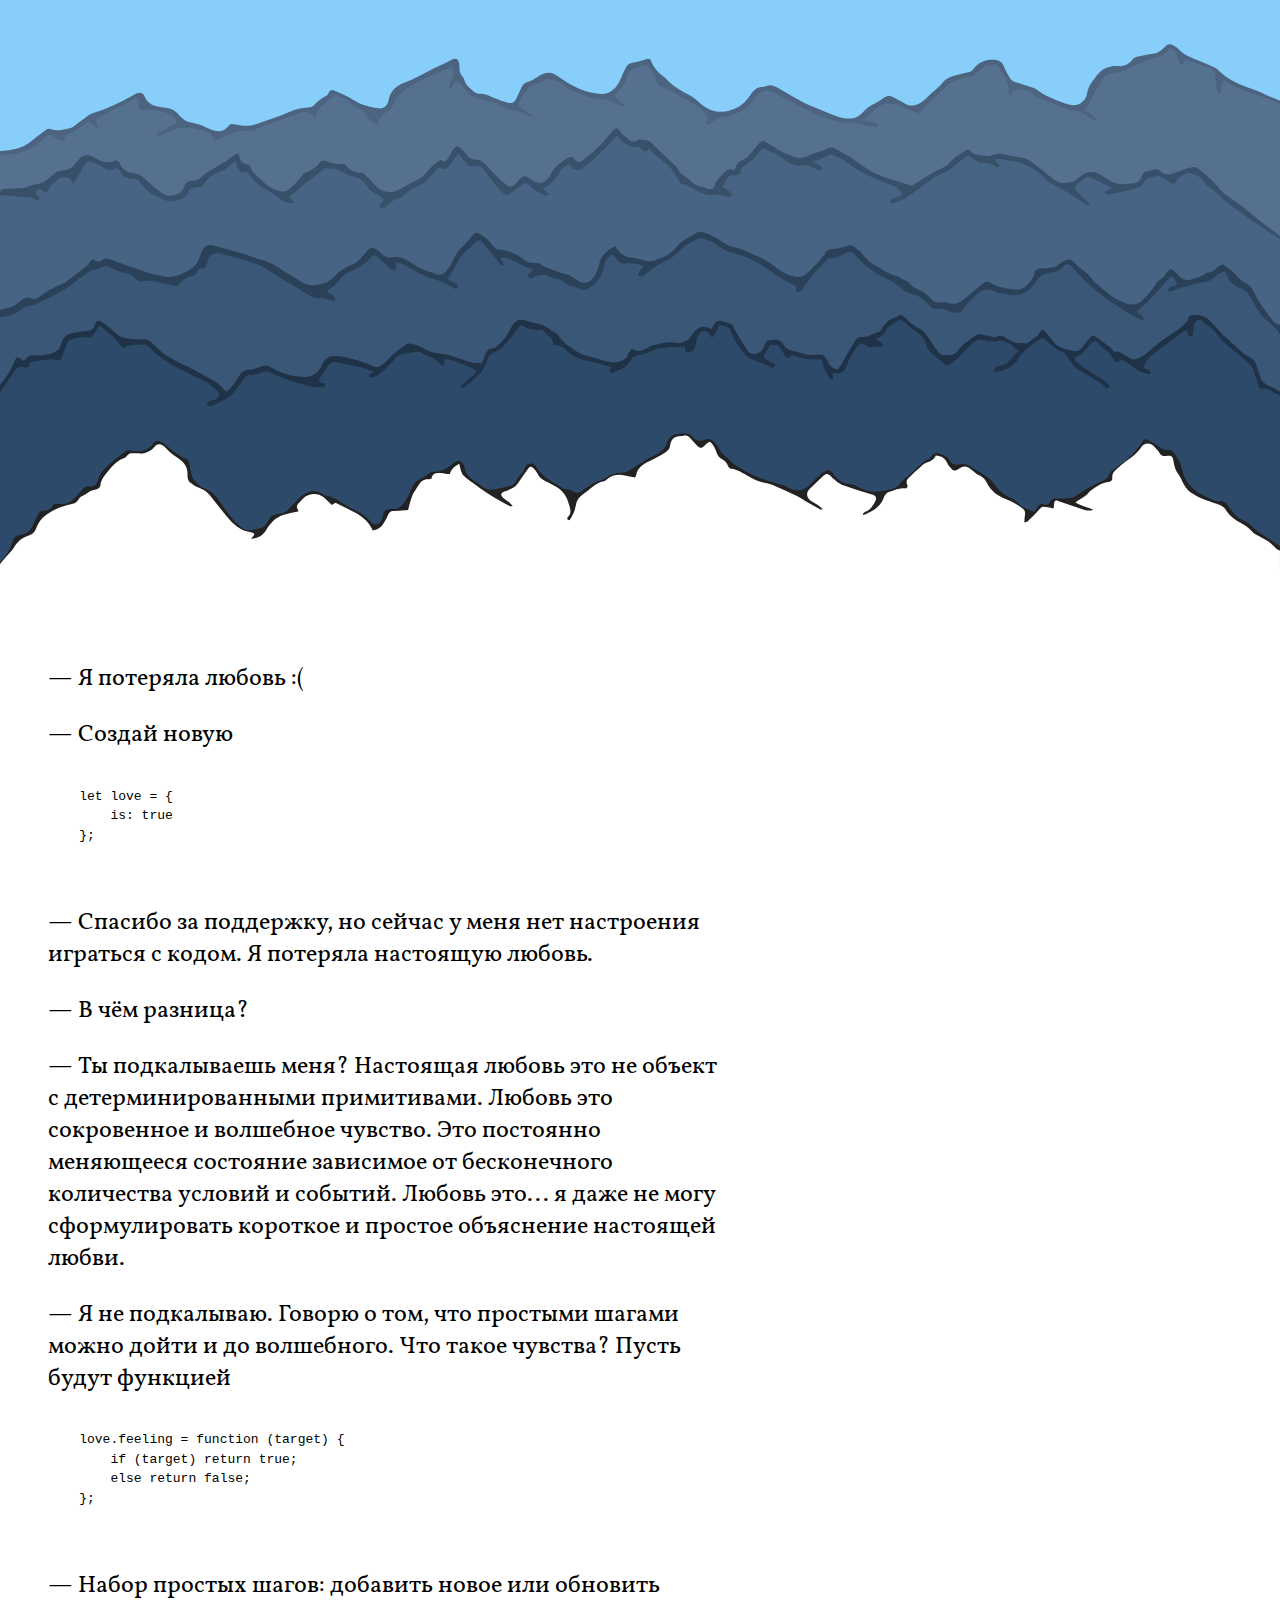
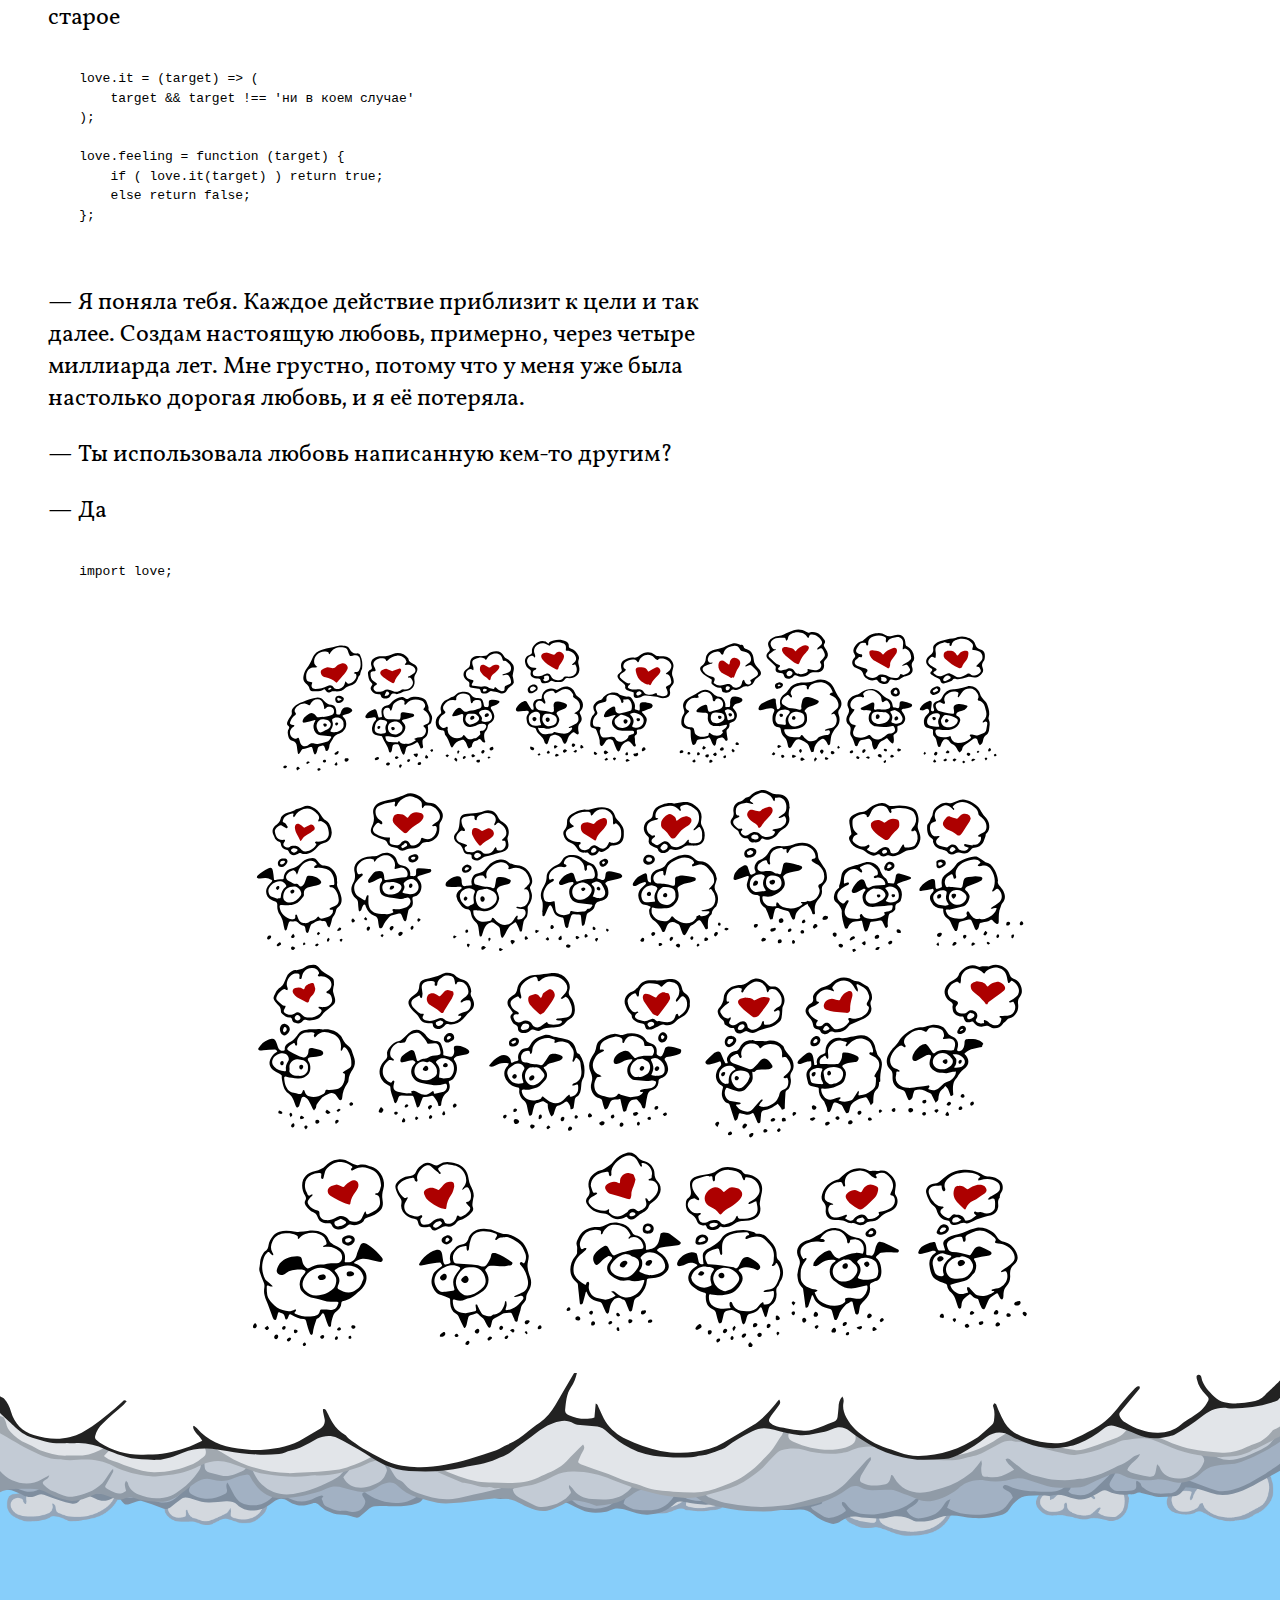
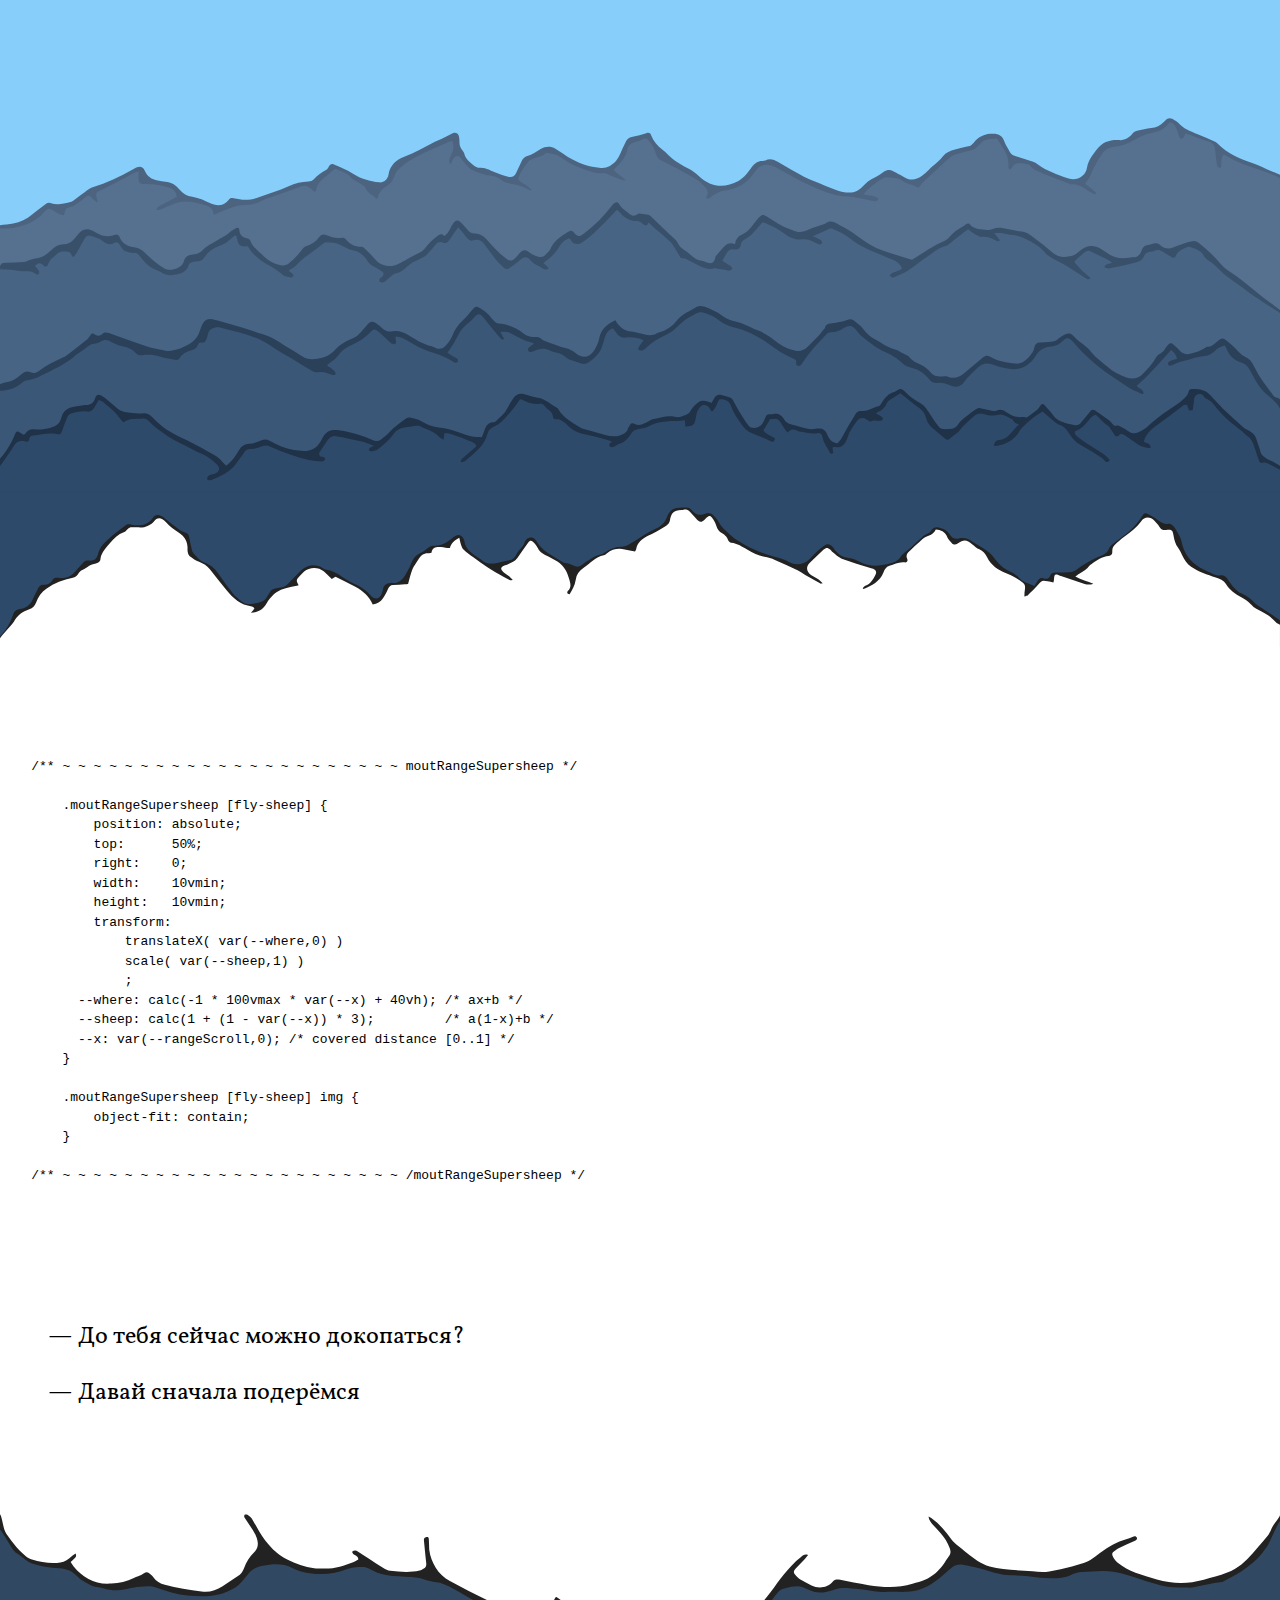
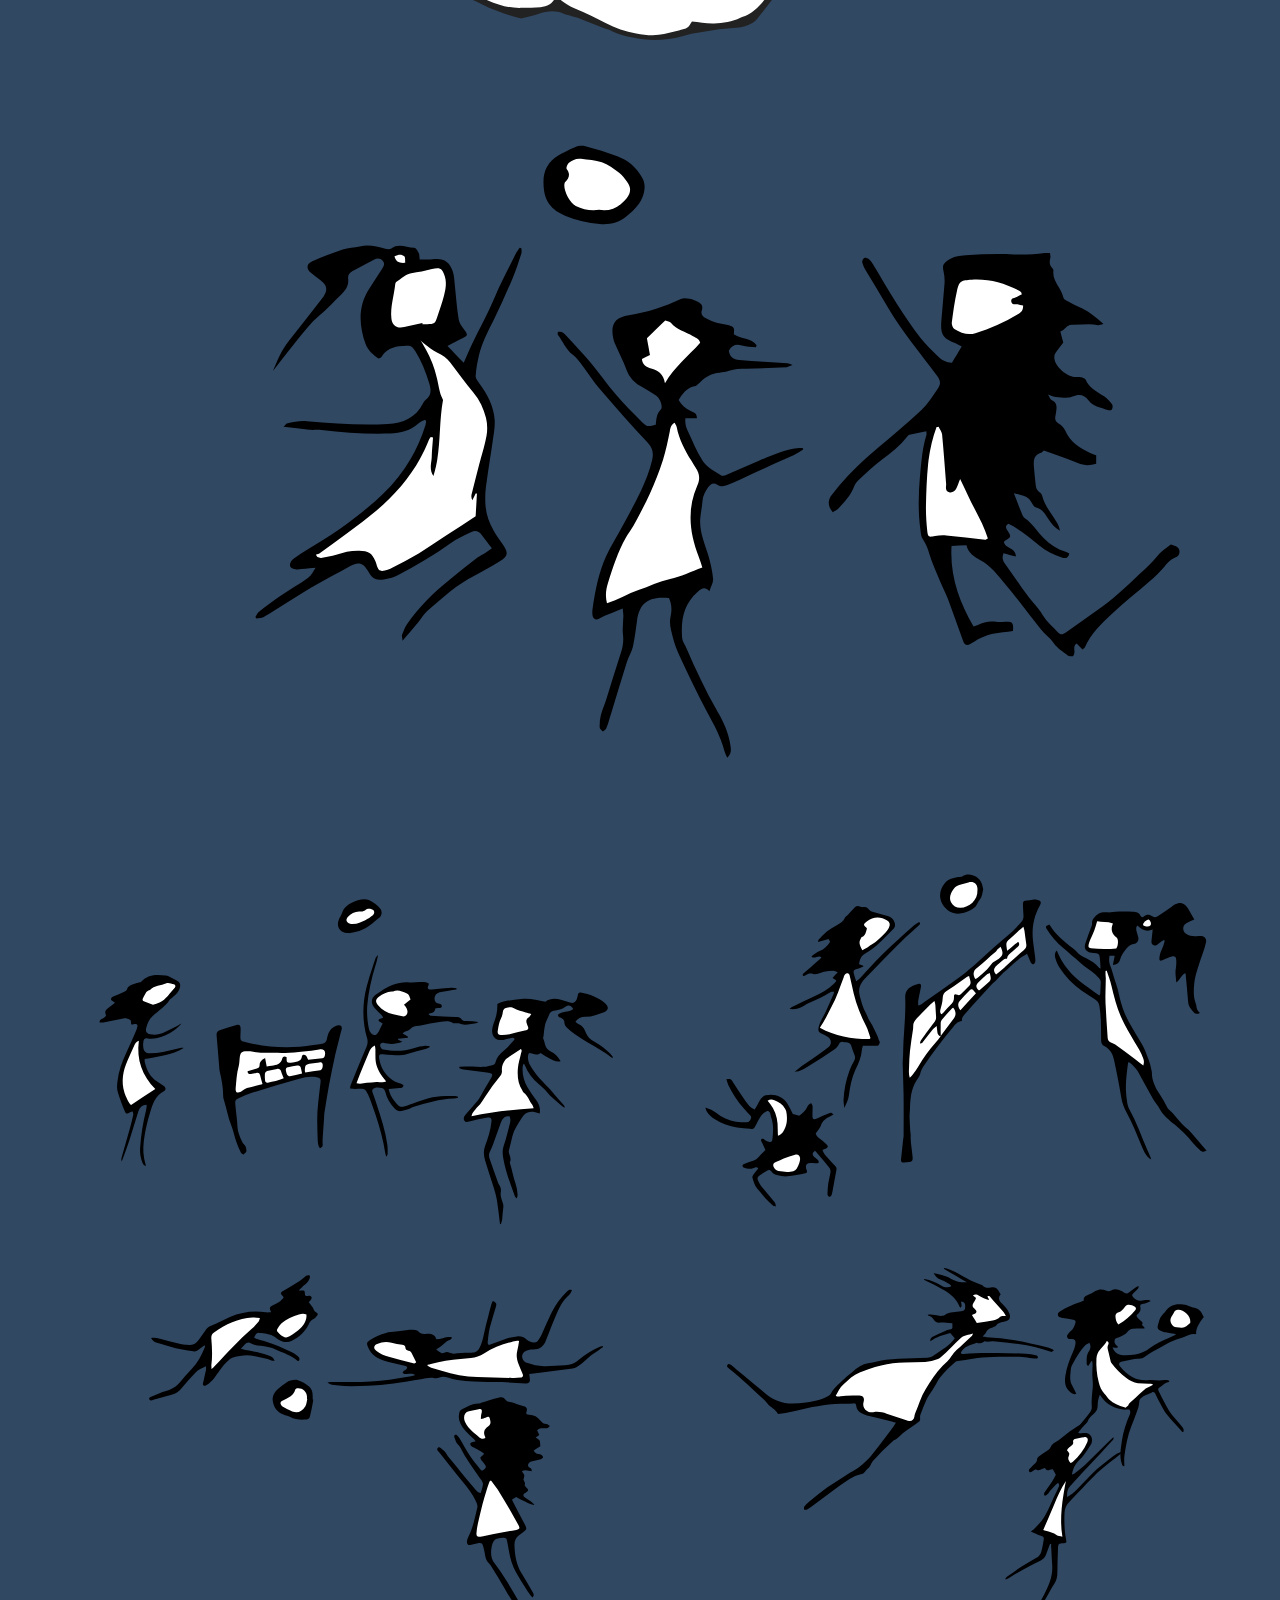
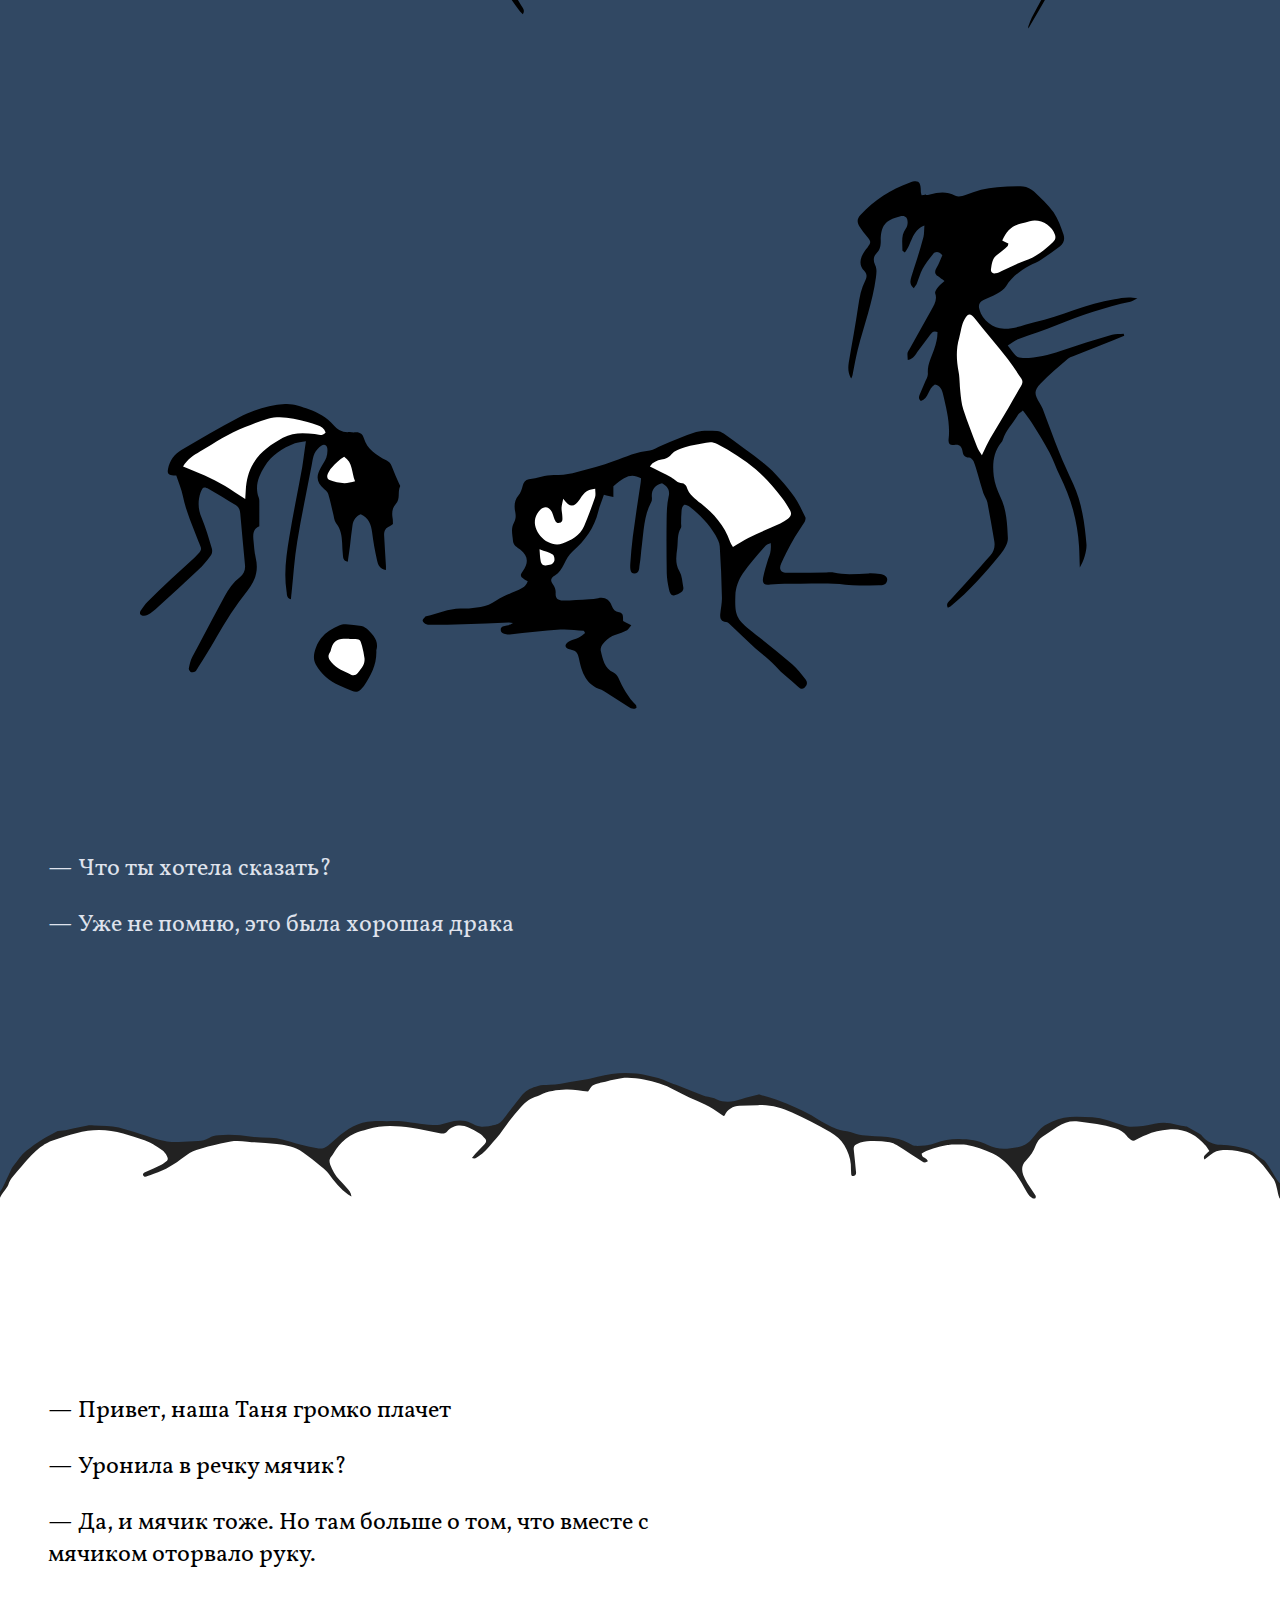
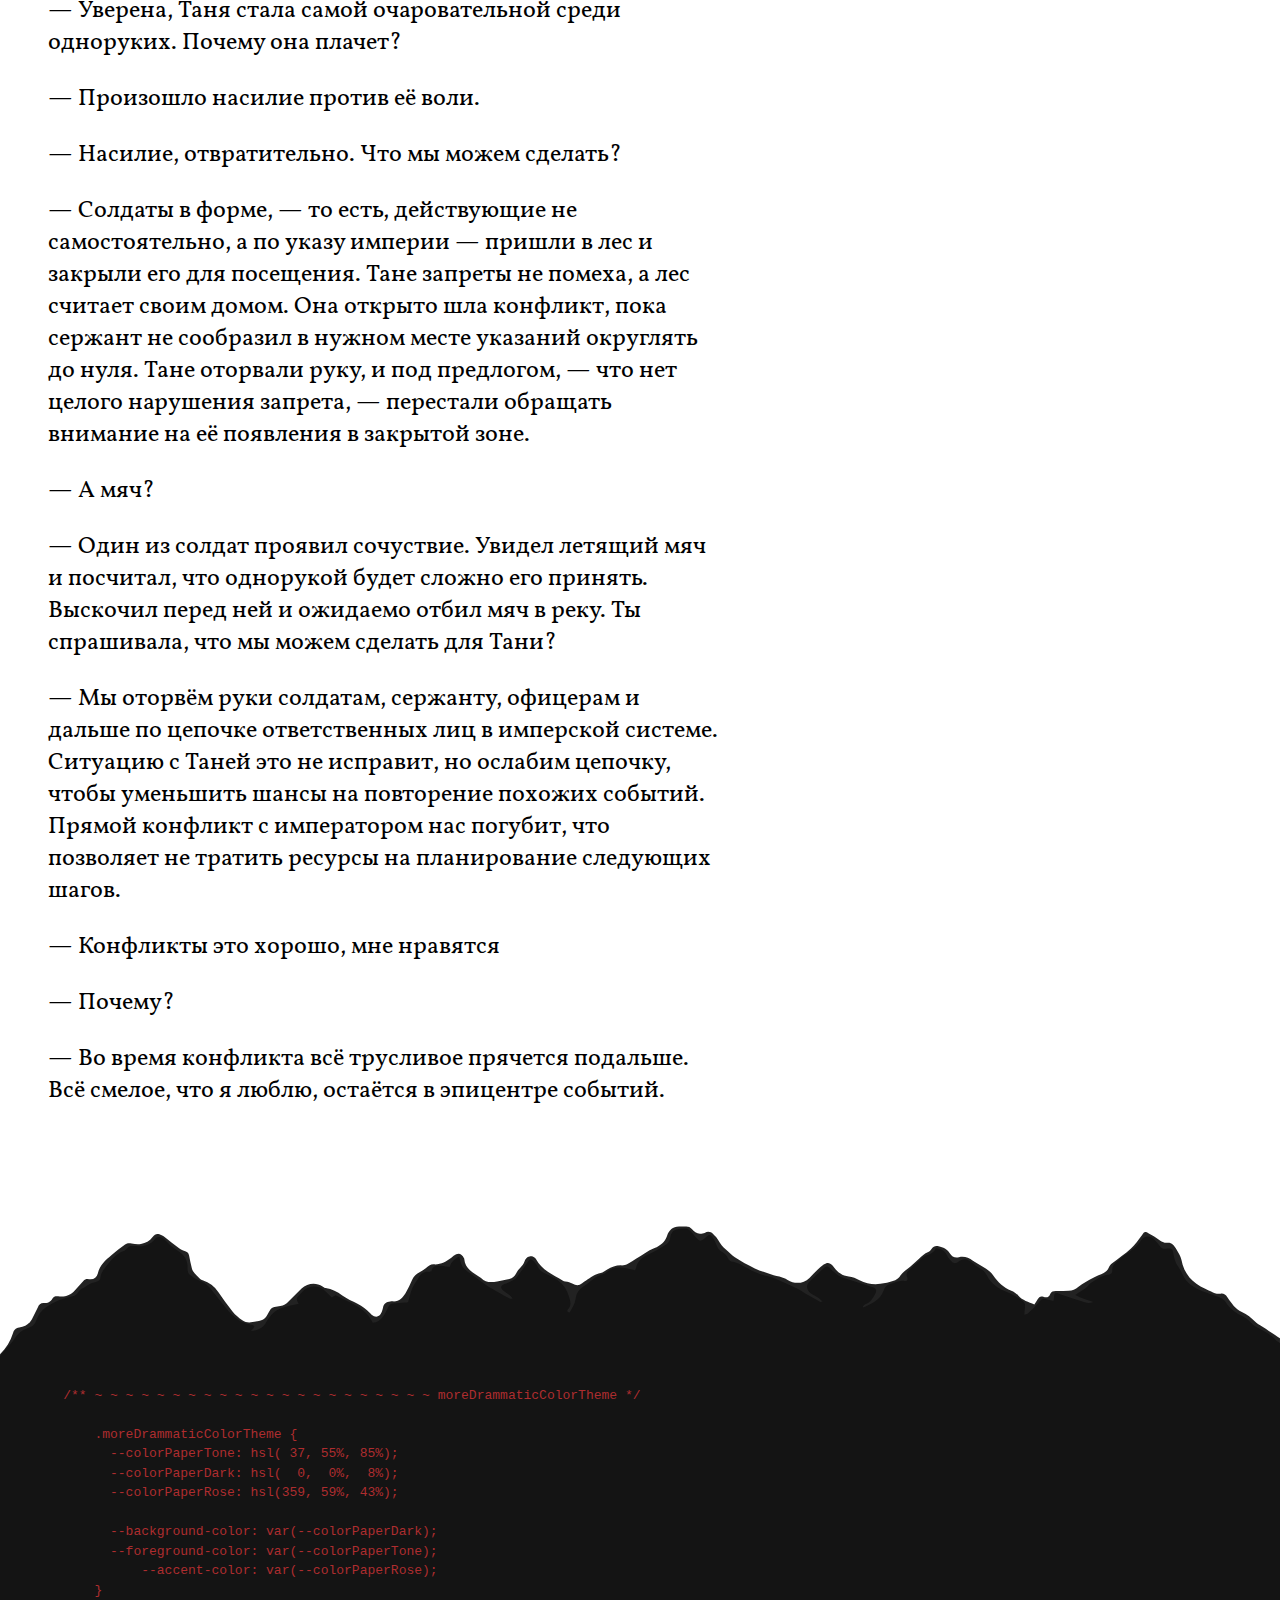
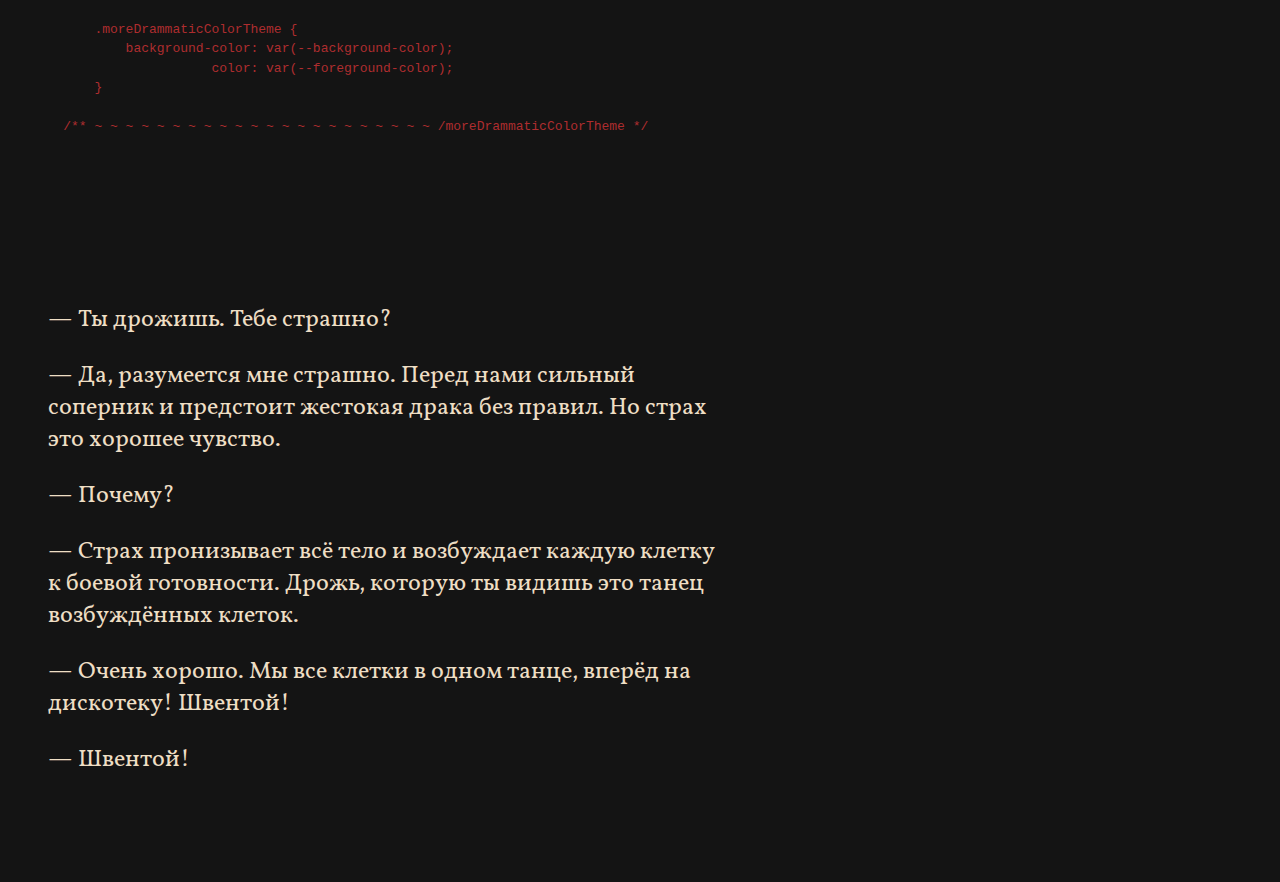
==== commit 6bf285e5: "chapter fear text sventoi" ====
--- a/chapters/ch101/index.html
+++ b/chapters/ch101/index.html
@@ -690,7 +690,13 @@
             — Почему?
         </p>
         <p>
-            — Страх пронизывает всё тело и возбуждает каждую клетку к боевой готовности. Дрожь, которую ты видишь это боевой танец.
+            — Страх пронизывает всё тело и возбуждает каждую клетку к боевой готовности. Дрожь, которую ты видишь это танец возбуждённых клеток.
+        </p>
+        <p>
+            — Очень хорошо. Мы все клетки в одном танце, вперёд на дискотеку! Швентой!
+        </p>
+        <p>
+            — Швентой!
         </p>
     </section>
     <hr section-divider />
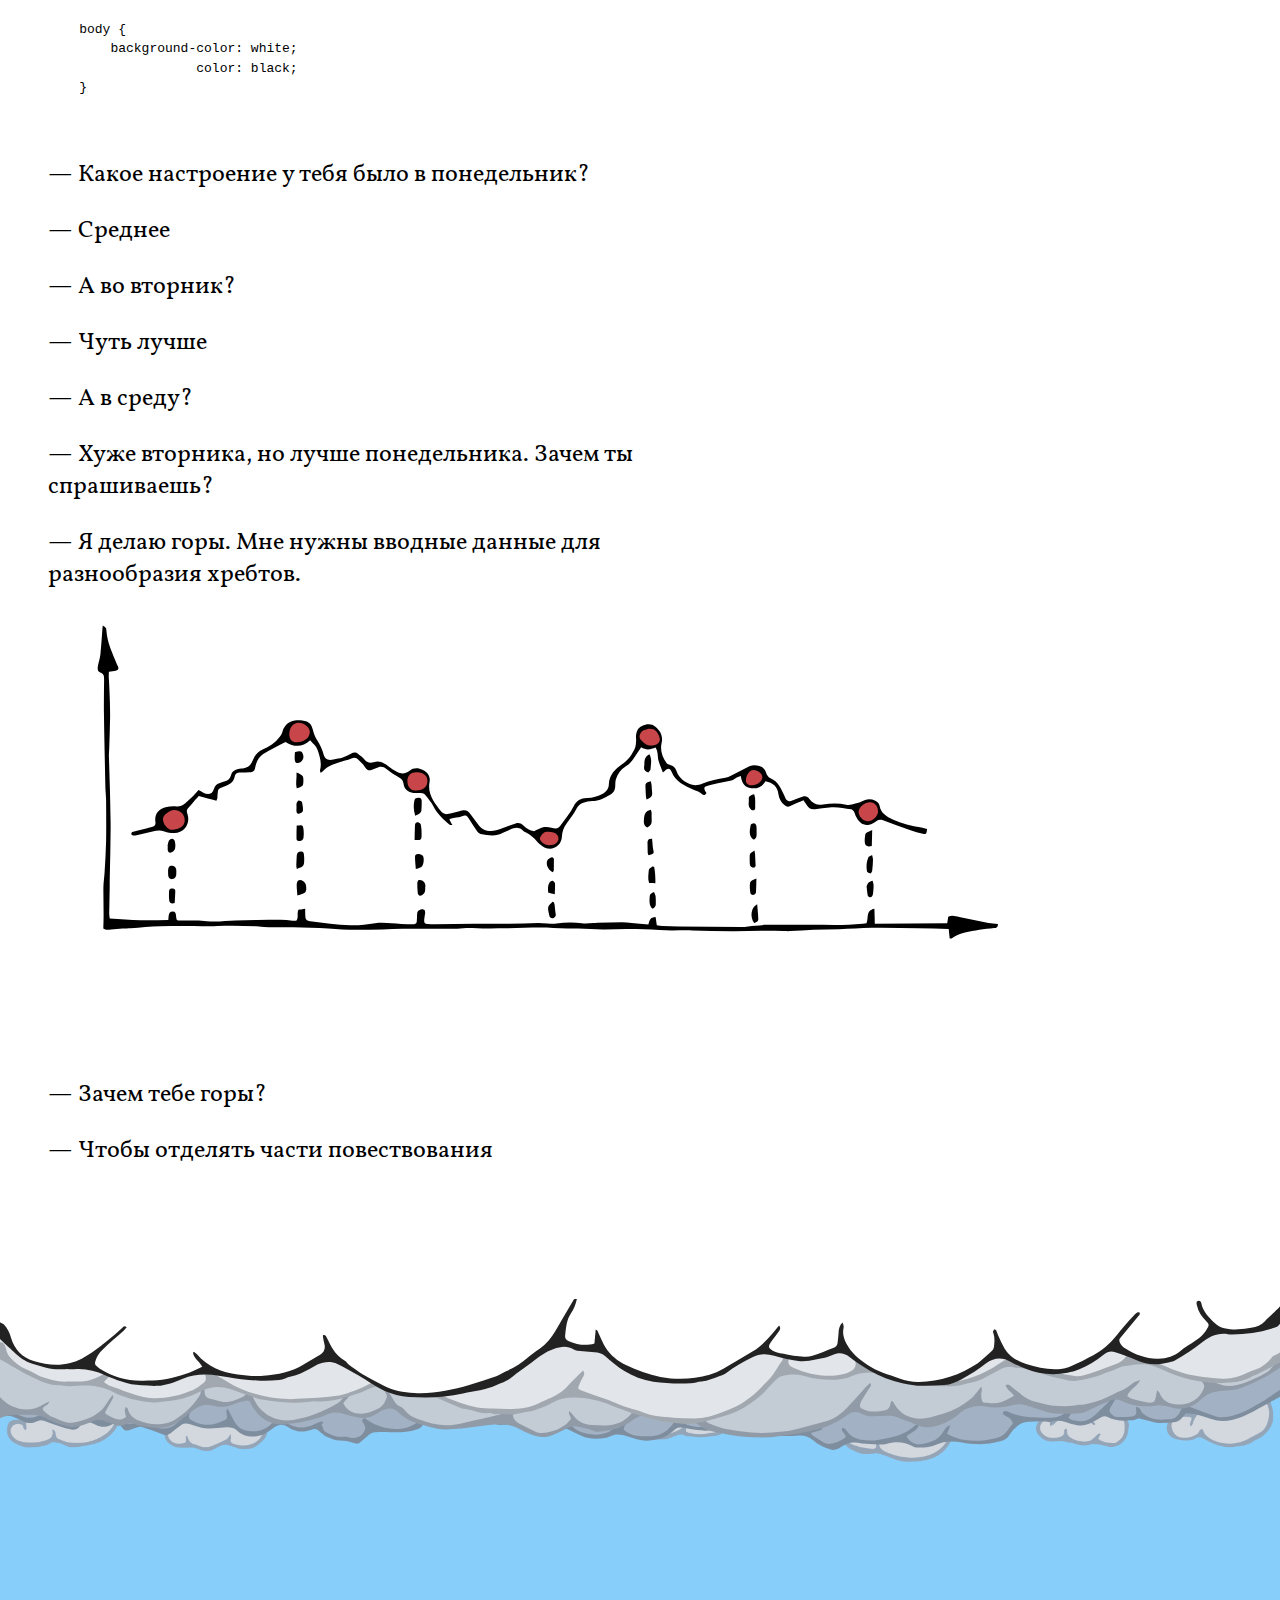
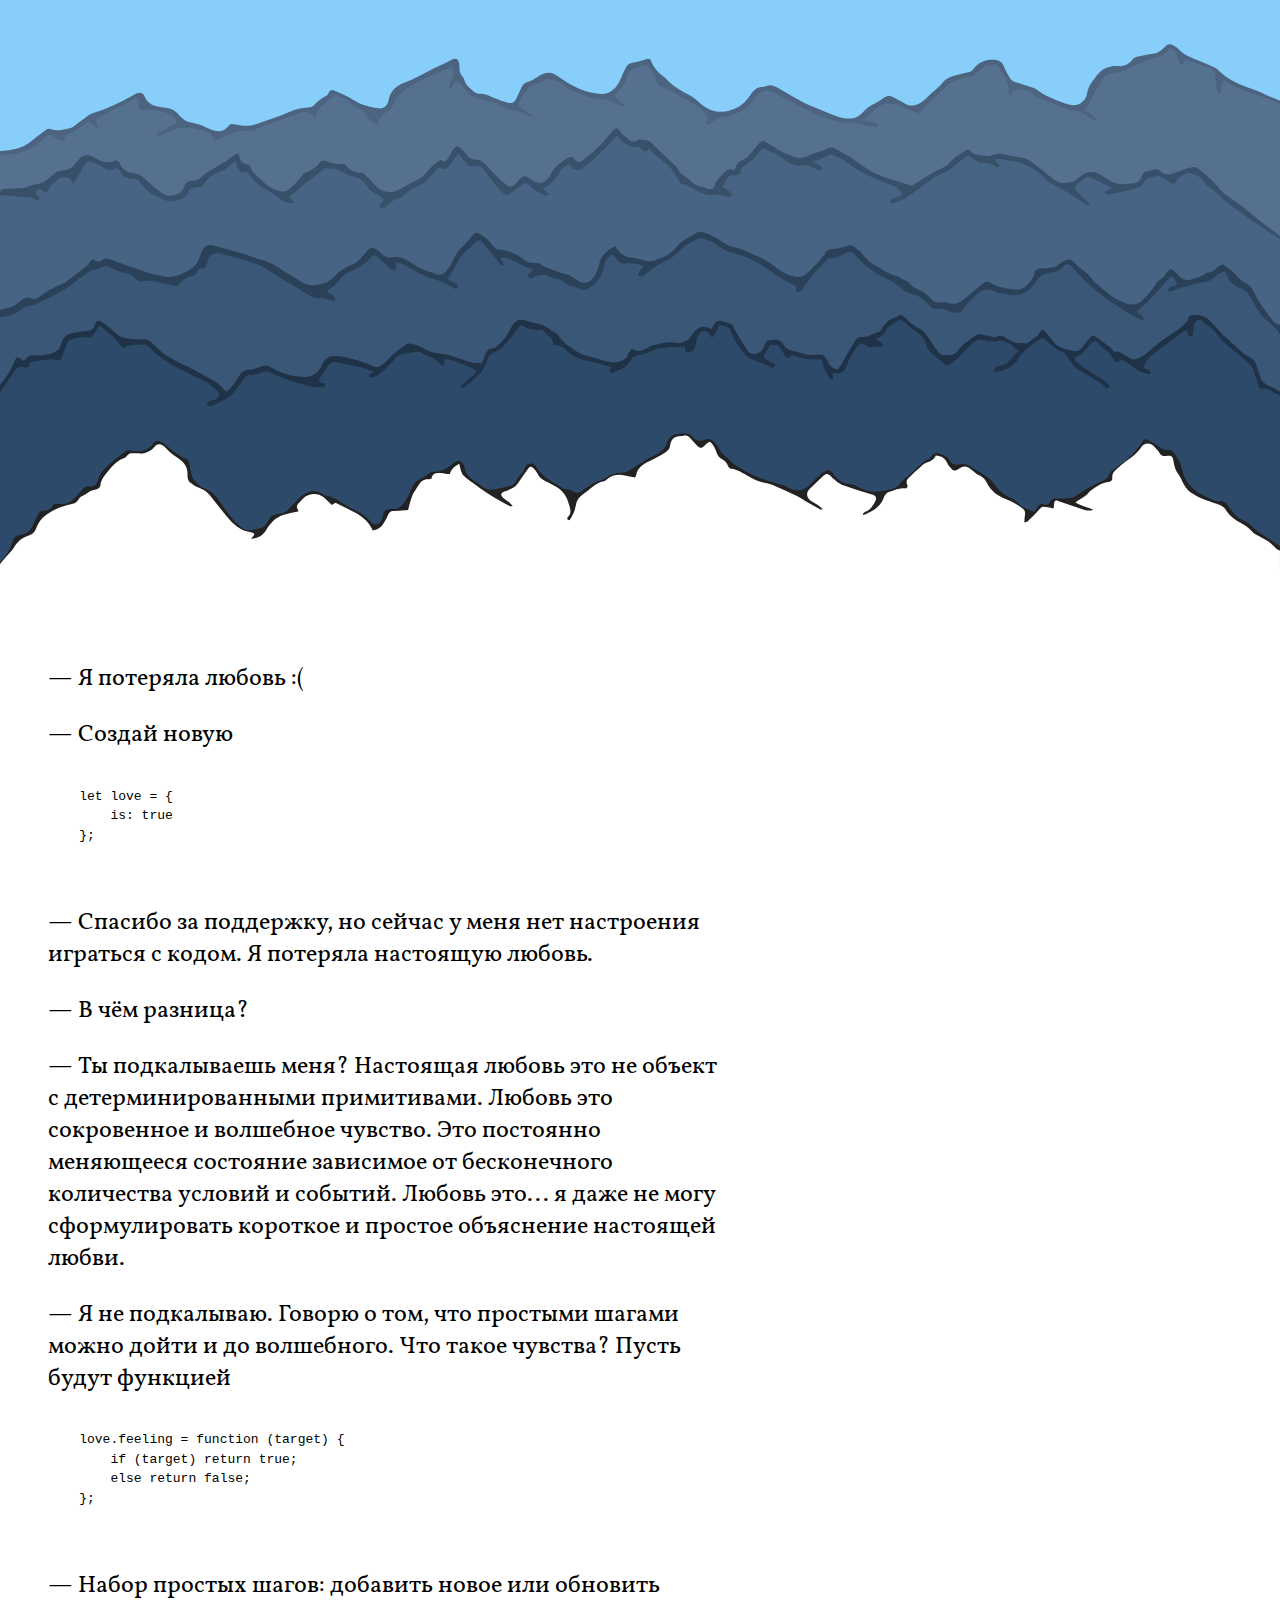
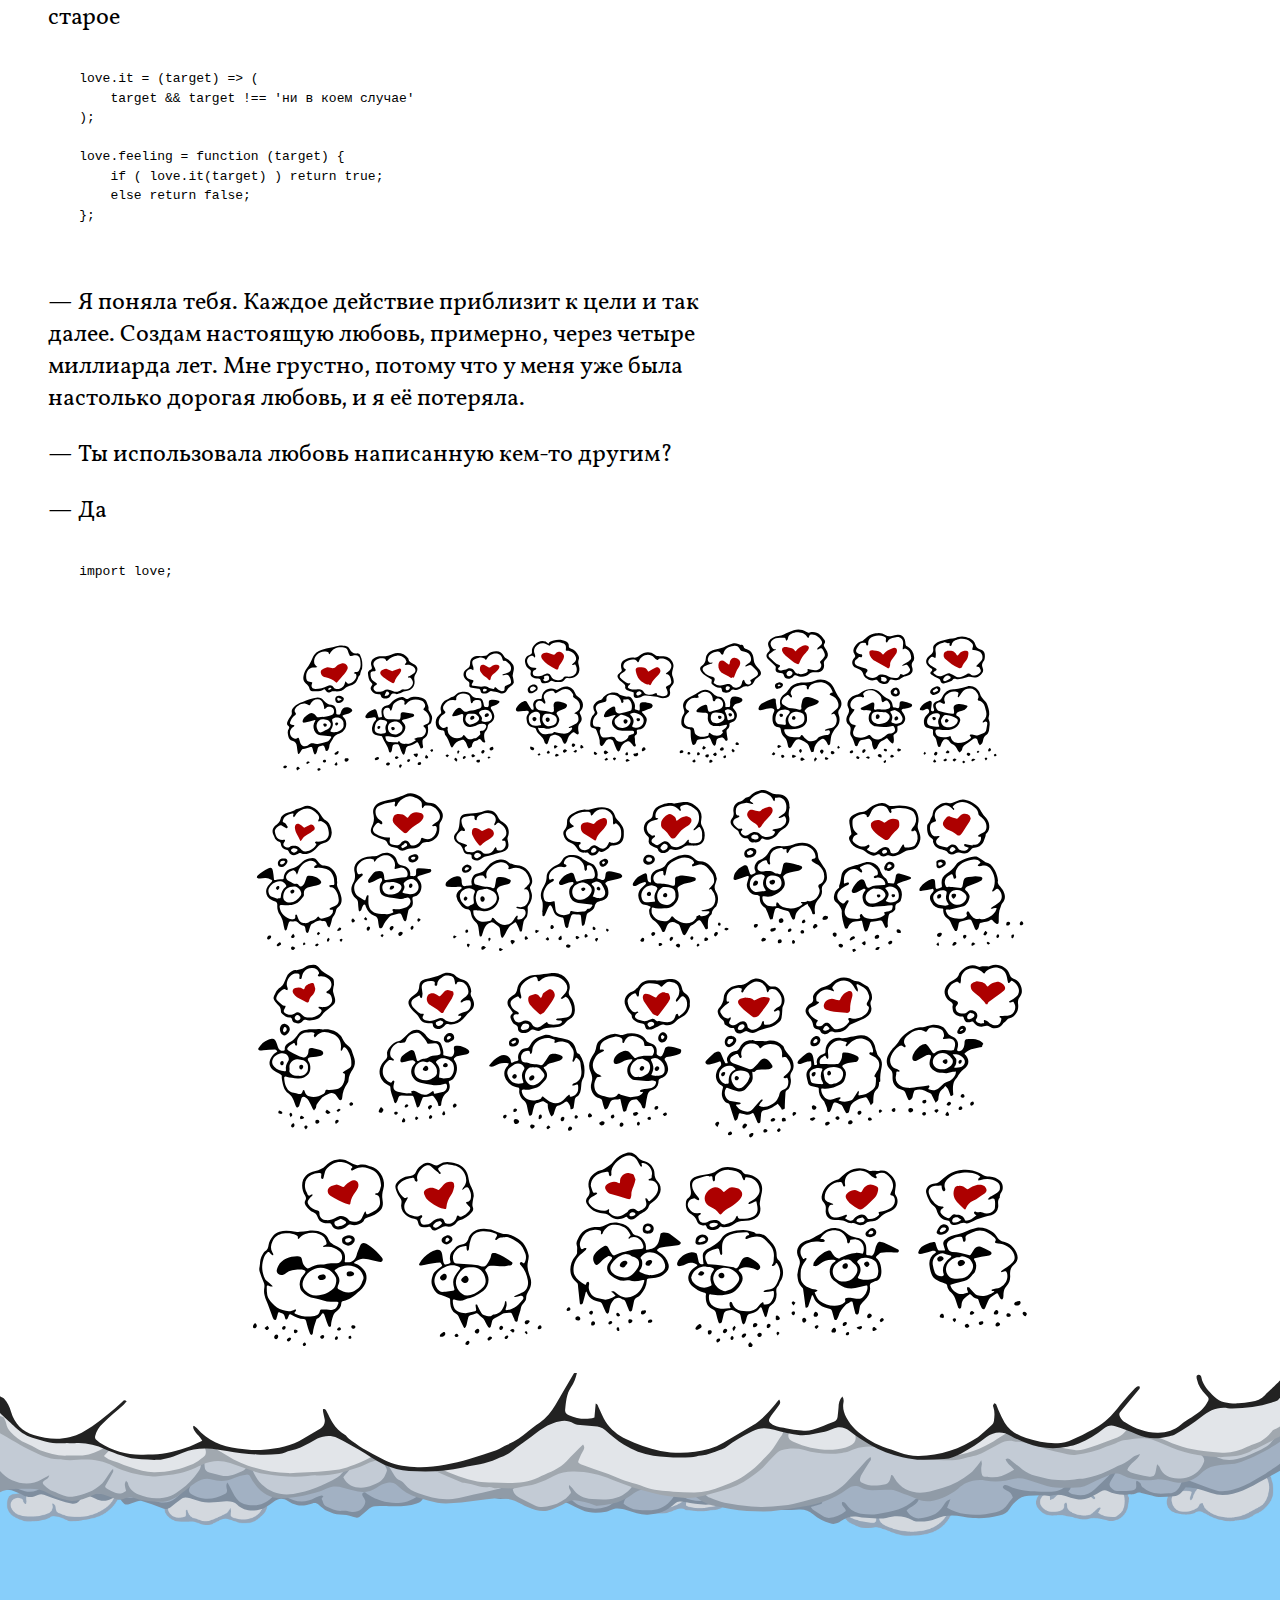
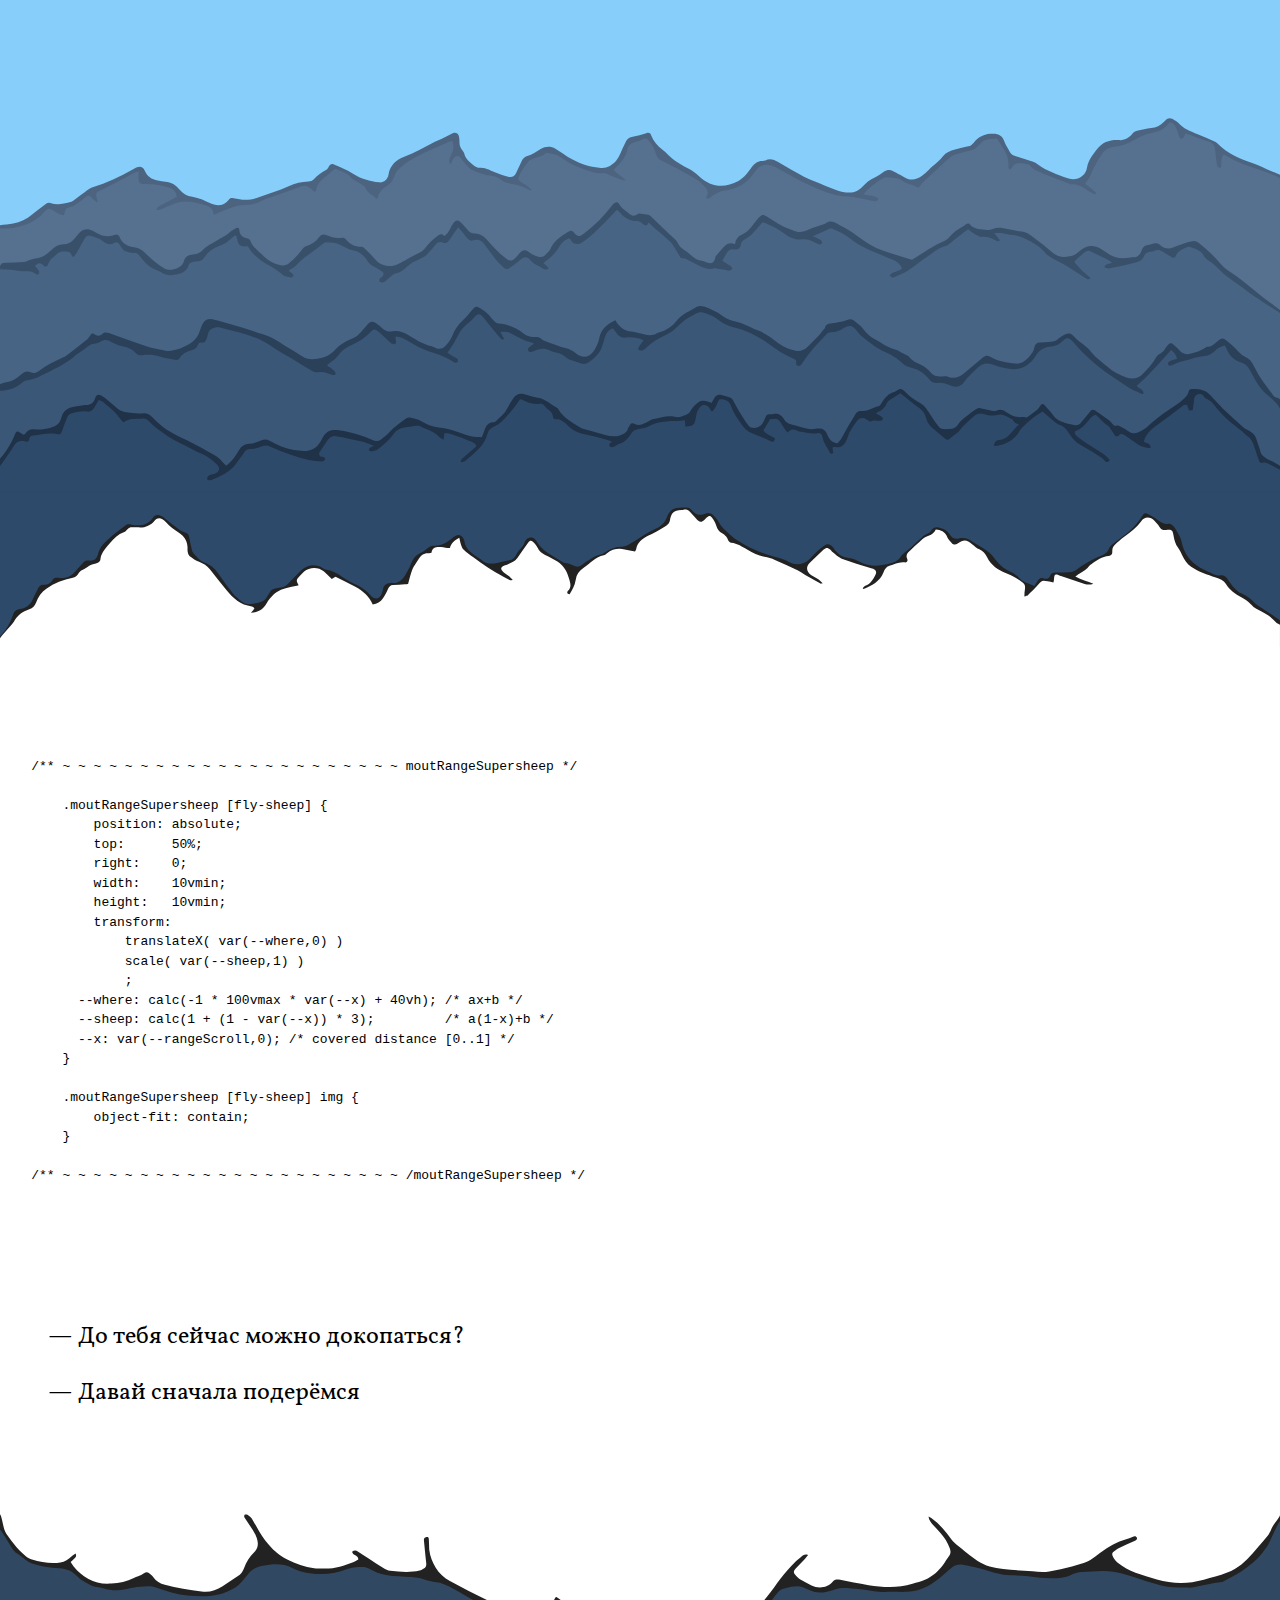
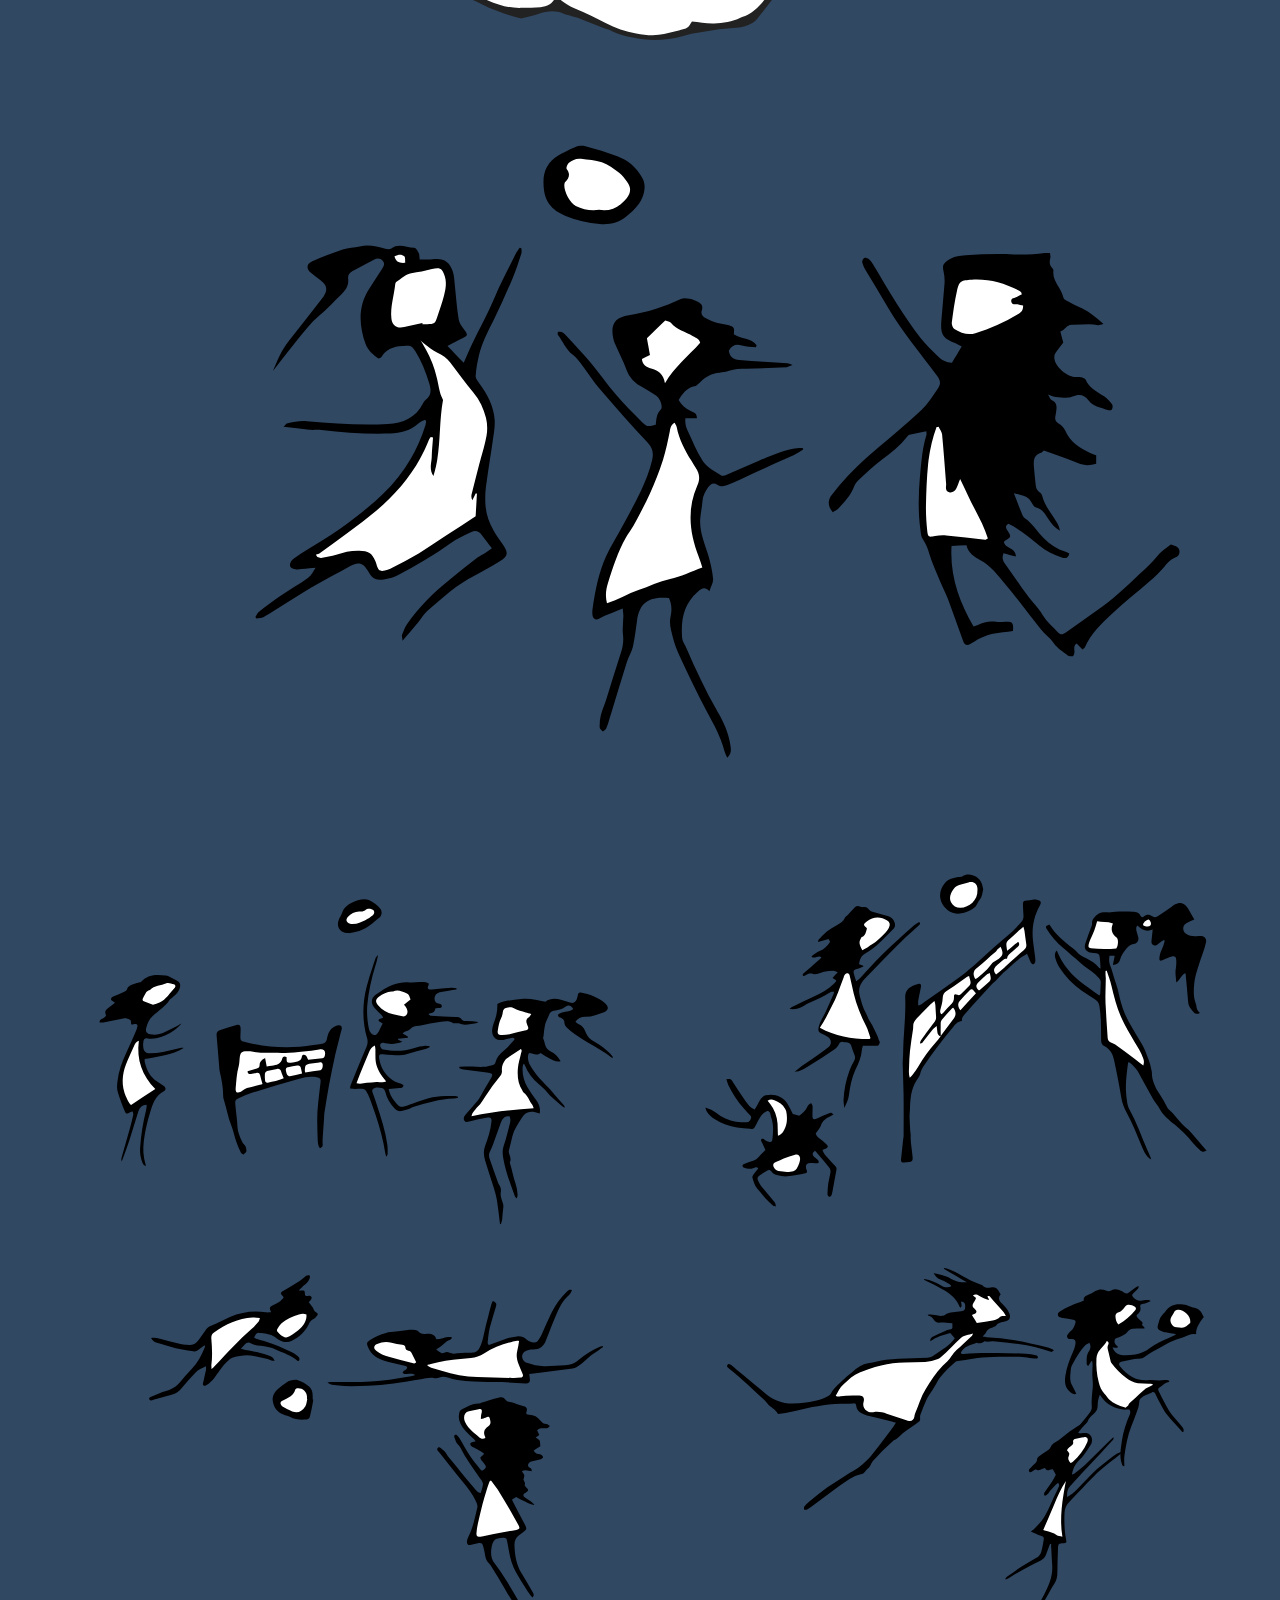
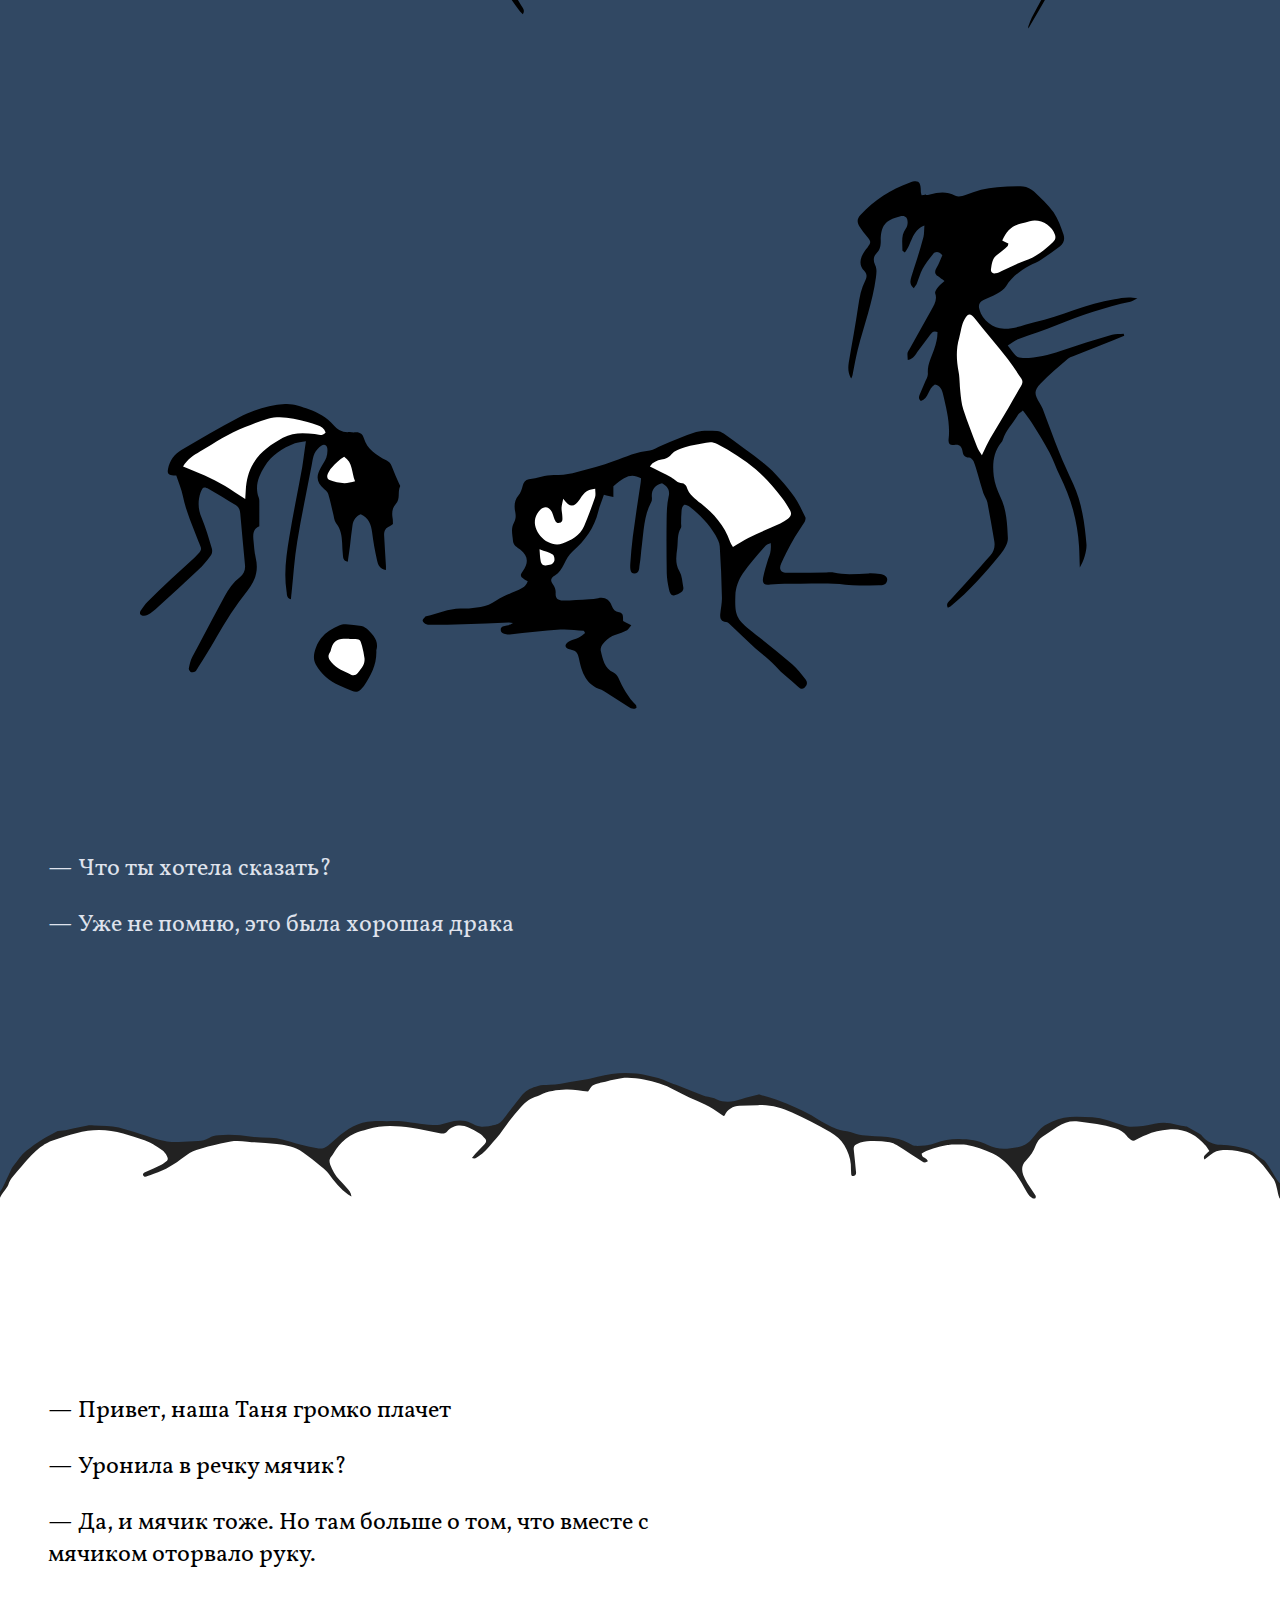
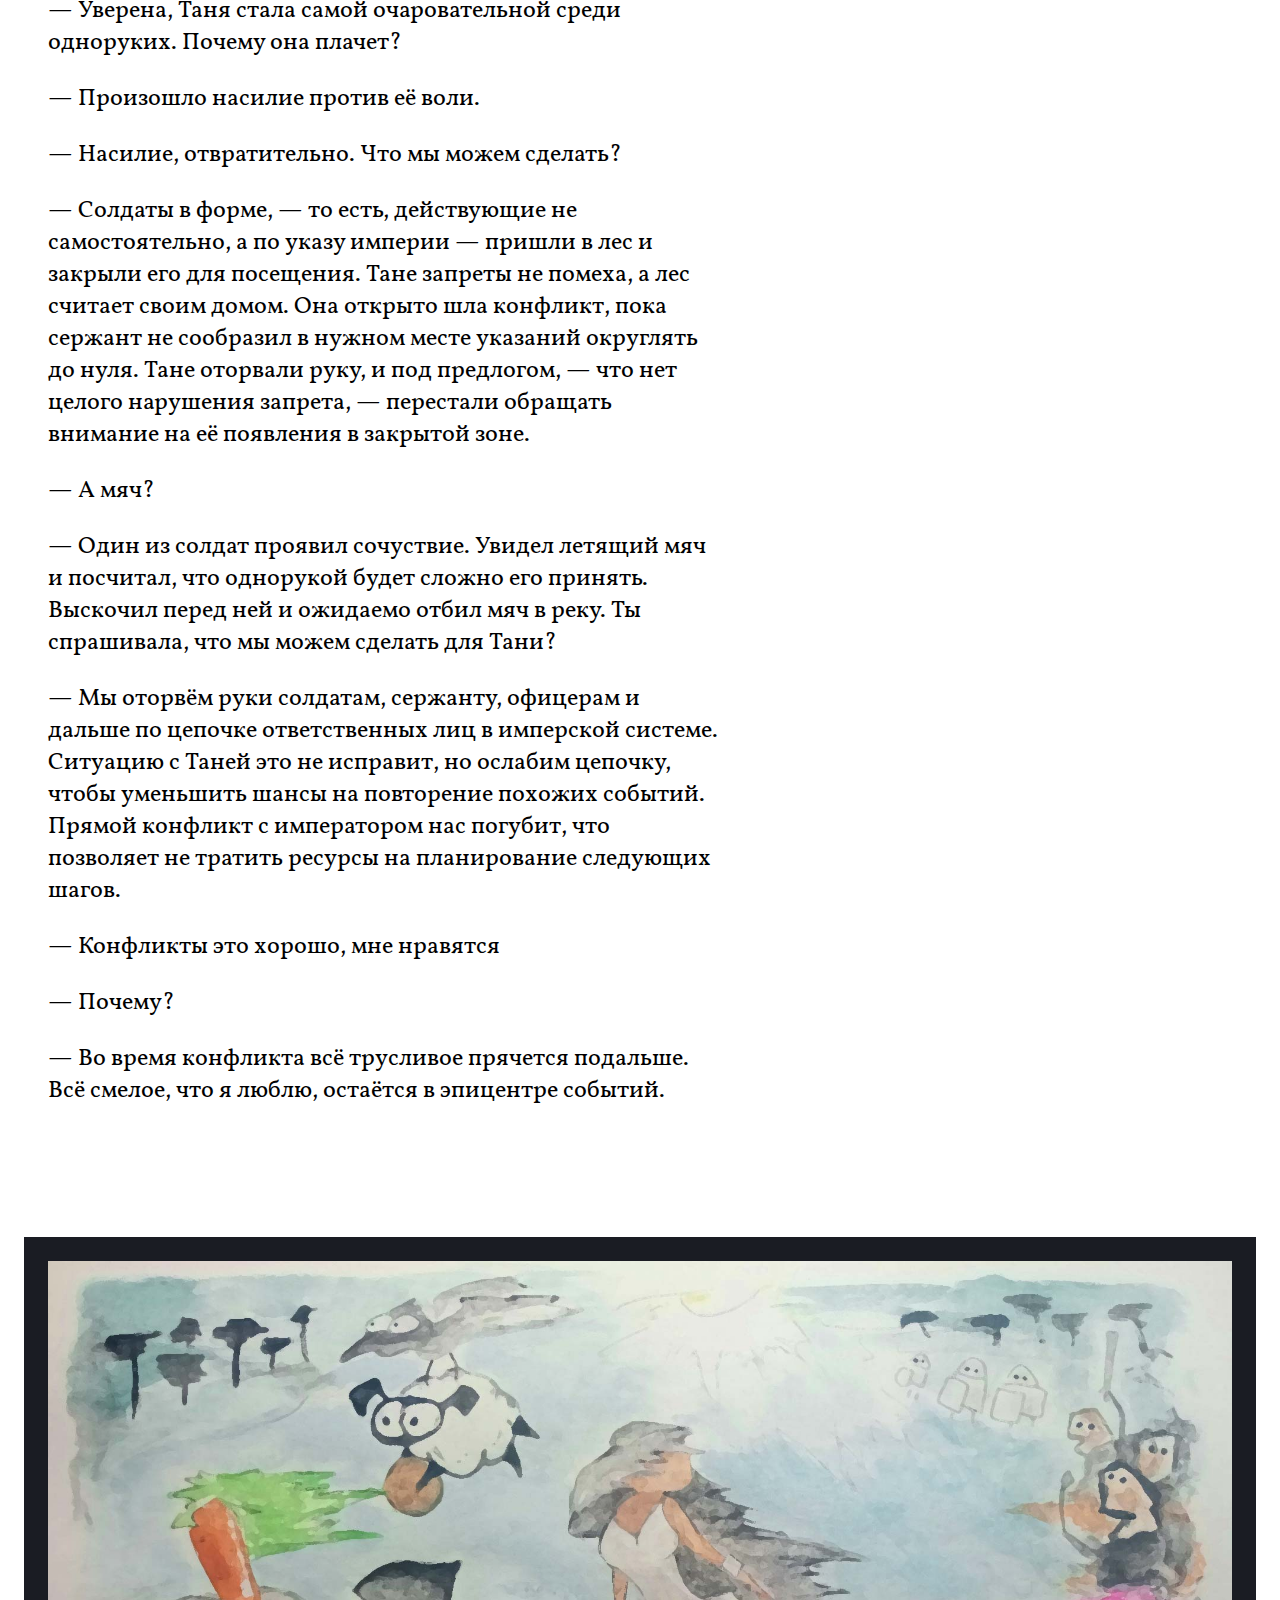
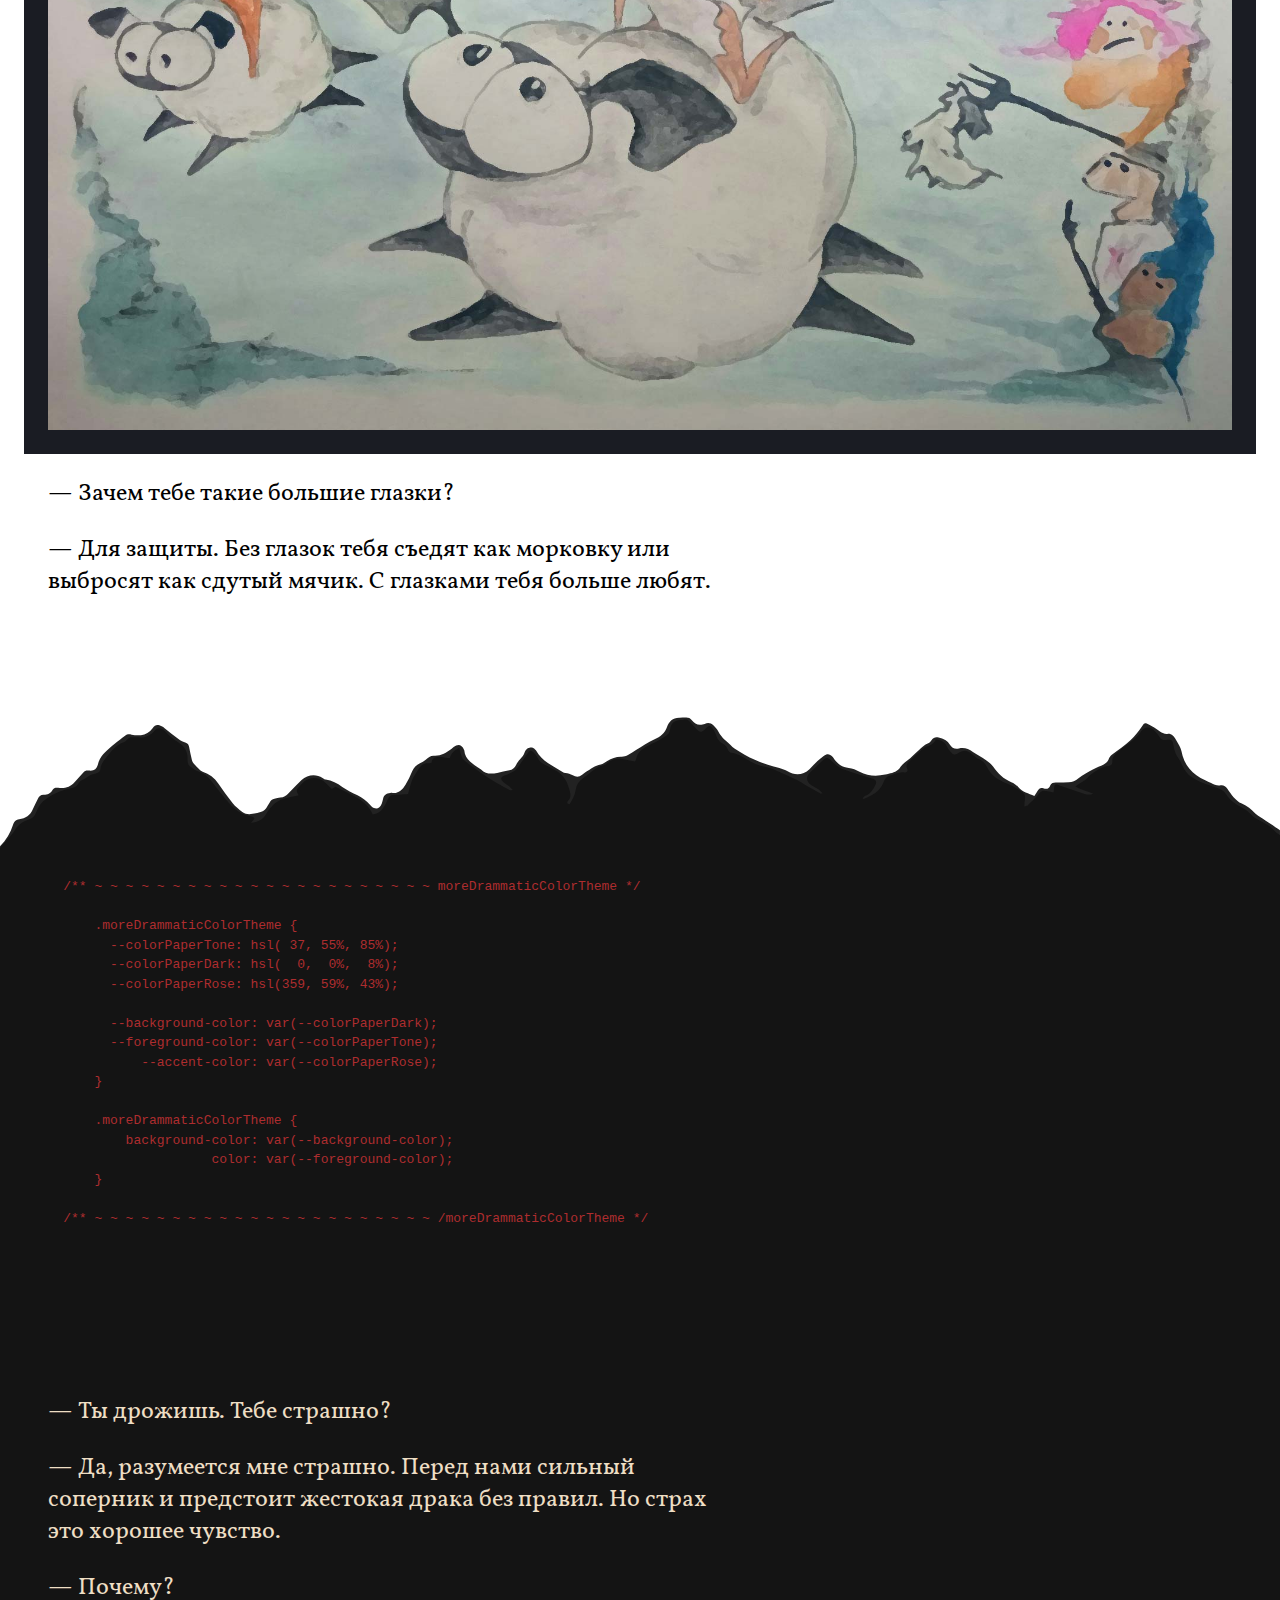
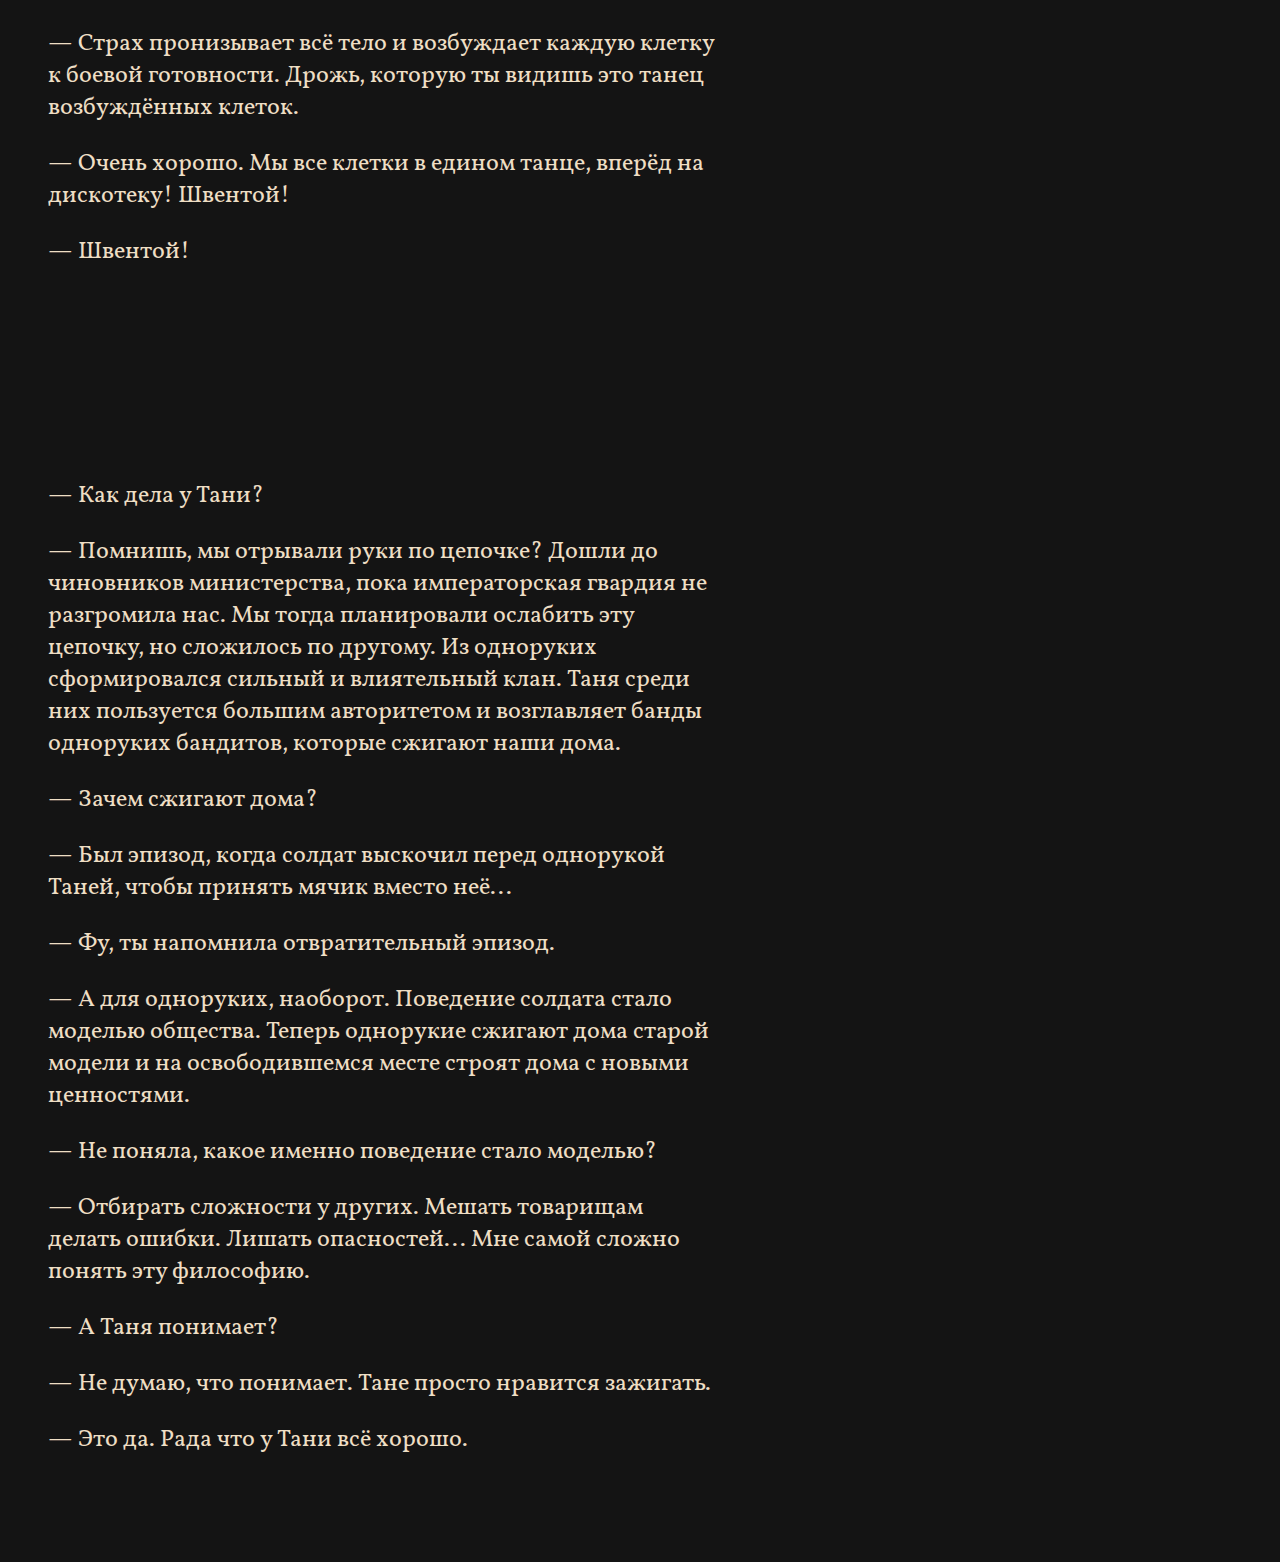
==== commit dabcafaa: "illustration eyes" ====
--- a/chapters/ch101/index.html
+++ b/chapters/ch101/index.html
@@ -629,6 +629,35 @@
 </article>
 
 
+<!-- ~ ~ ~ ~ ~ ~ ~ ~ ~ ~ ~ ~ ~ ~ ~ ~ ~ ~ ~ ~ ~>> ILL: KeepAwayFromEyed -->
+<article KeepAwayFromEyed>
+    <article class="layoutGallery illustrationKeepAwayFromEyed">
+        <section class="gridline">
+            <img class=""
+                 src="art/KeepAwayFromEyedV1.jpg"
+                 alt="Иллюстрация овечки спасают модель, морковь и мяч от разъярённой толпы">
+        </section>
+        <style>
+            .illustrationKeepAwayFromEyed {
+                max-width: calc(100% - 4 * var(--gap, 1em));
+                margin: 1.5em auto;
+            }
+        </style>
+    </article>
+    <article class="layoutBook">
+        <section class="text-dialog">
+            <p>
+                — Зачем тебе такие большие глазки?
+            </p>
+            <p>
+                — Для защиты. Без глазок тебя съедят как морковку или выбросят как сдутый мячик. С глазками тебя больше любят.
+            </p>
+
+        </section>
+        <hr section-divider />
+    </article>
+</article>
+
 <!-- ~ ~ ~ ~ ~ ~ ~ ~ ~ ~ ~ ~ ~ ~ ~ ~ ~ ~ ~ ~ ~>> DividerRangeDramma -->
 <article class="DividerRangeDramma">
     <style DividerRangeDramma>
@@ -693,10 +722,52 @@
             — Страх пронизывает всё тело и возбуждает каждую клетку к боевой готовности. Дрожь, которую ты видишь это танец возбуждённых клеток.
         </p>
         <p>
-            — Очень хорошо. Мы все клетки в одном танце, вперёд на дискотеку! Швентой!
+            — Очень хорошо. Мы все клетки в едином танце, вперёд на дискотеку! Швентой!
         </p>
         <p>
             — Швентой!
+        </p>
+    </section>
+    <hr section-divider />
+</article>
+
+
+<!-- ~ ~ ~ ~ ~ ~ ~ ~ ~ ~ ~ ~ ~ ~ ~ ~ ~ ~ ~ ~ ~>> TEXT: onehanded -->
+<article class="layoutBook moreDrammaticColorTheme">
+    <hr section-divider />
+    <section class="text-dialog">
+        <p>
+            — Как дела у Тани?
+        </p>
+        <p>
+            — Помнишь, мы отрывали руки по цепочке? Дошли до чиновников министерства, пока императорская гвардия не разгромила нас. Мы тогда планировали ослабить эту цепочку, но сложилось по другому. Из одноруких сформировался сильный и влиятельный клан. Таня среди них пользуется большим авторитетом и возглавляет банды одноруких бандитов, которые сжигают наши дома.
+        </p>
+        <p>
+            — Зачем сжигают дома?
+        </p>
+        <p>
+            — Был эпизод, когда солдат выскочил перед однорукой Таней, чтобы принять мячик вместо неё...
+        </p>
+        <p>
+            — Фу, ты напомнила отвратительный эпизод.
+        </p>
+        <p>
+            — А для одноруких, наоборот. Поведение солдата стало моделью общества. Теперь однорукие сжигают дома старой модели и на освободившемся месте строят дома с новыми ценностями.
+        </p>
+        <p>
+            — Не поняла, какое именно поведение стало моделью?
+        </p>
+        <p>
+            — Отбирать сложности у других. Мешать товарищам делать ошибки. Лишать опасностей... Мне самой сложно понять эту философию.
+        </p>
+        <p>
+            — А Таня понимает?
+        </p>
+        <p>
+            — Не думаю, что понимает. Тане просто нравится зажигать.
+        </p>
+        <p>
+            — Это да. Рада что у Тани всё хорошо.
         </p>
     </section>
     <hr section-divider />
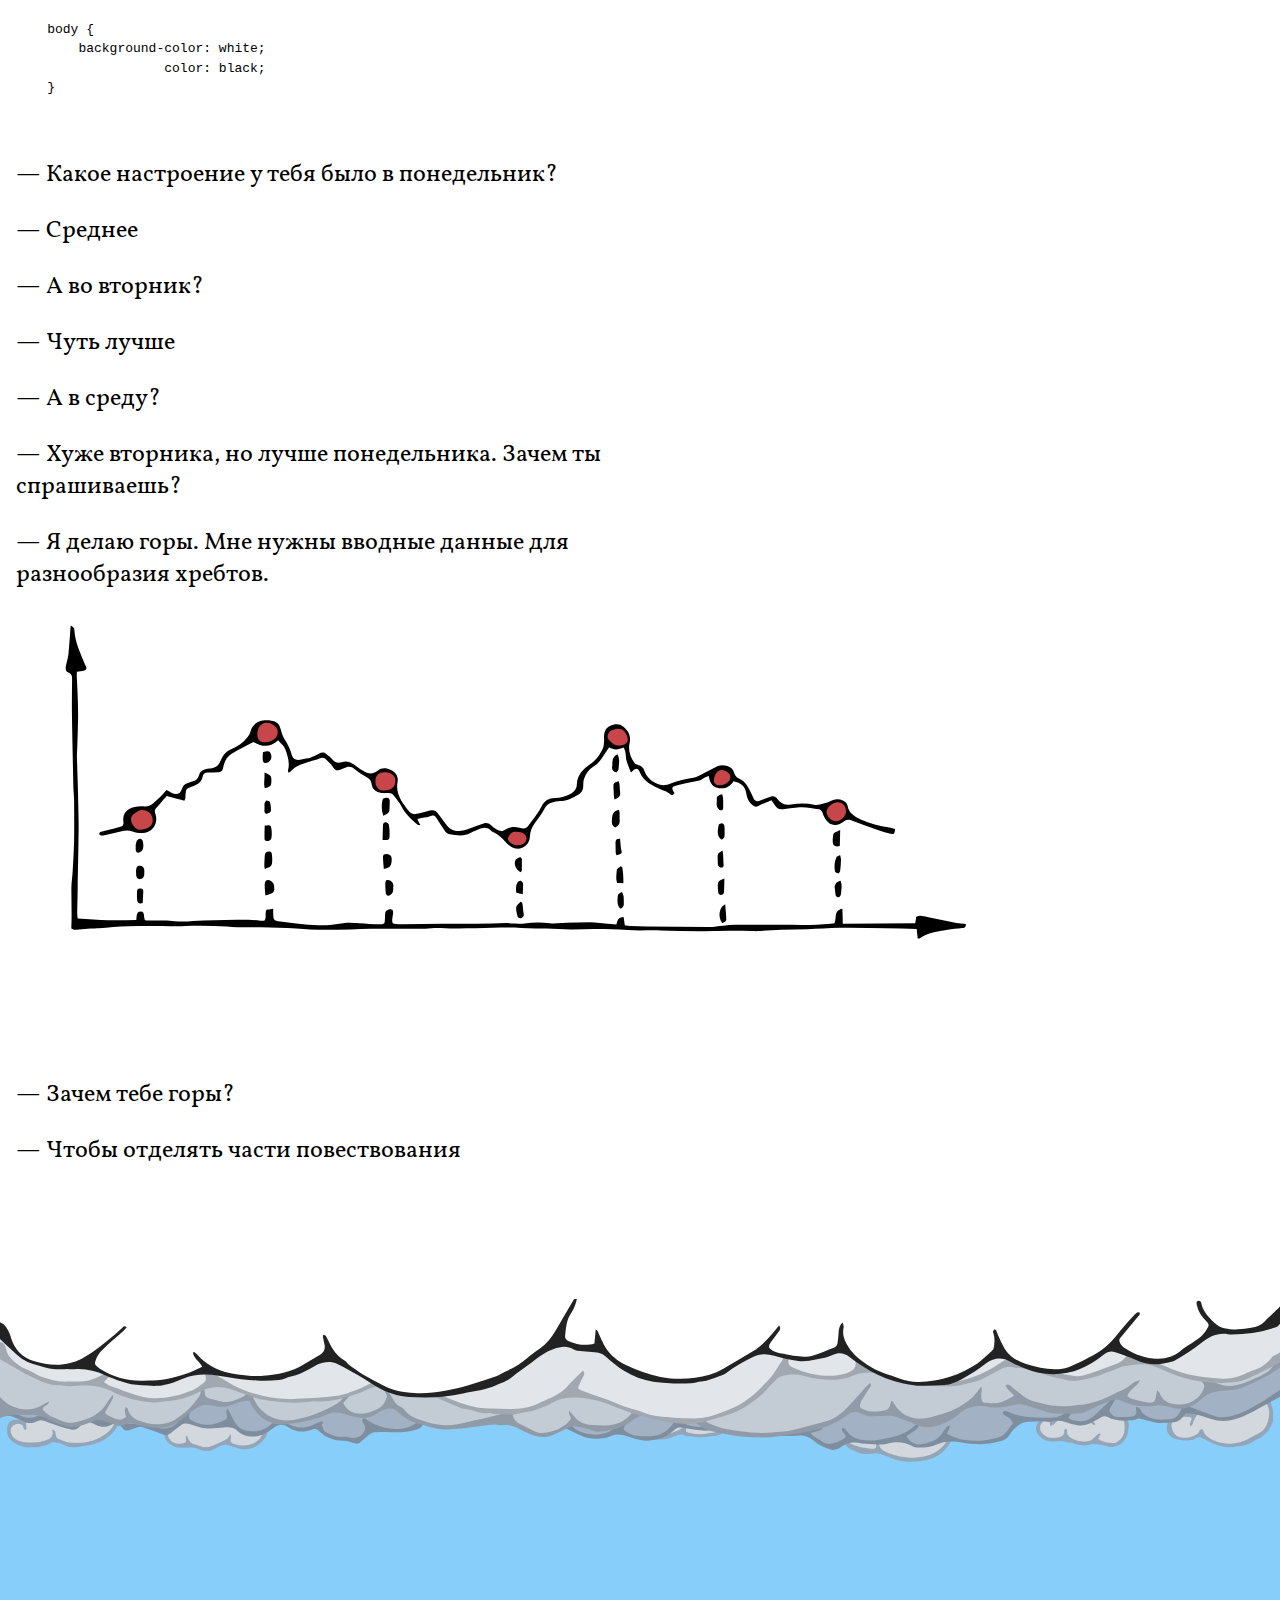
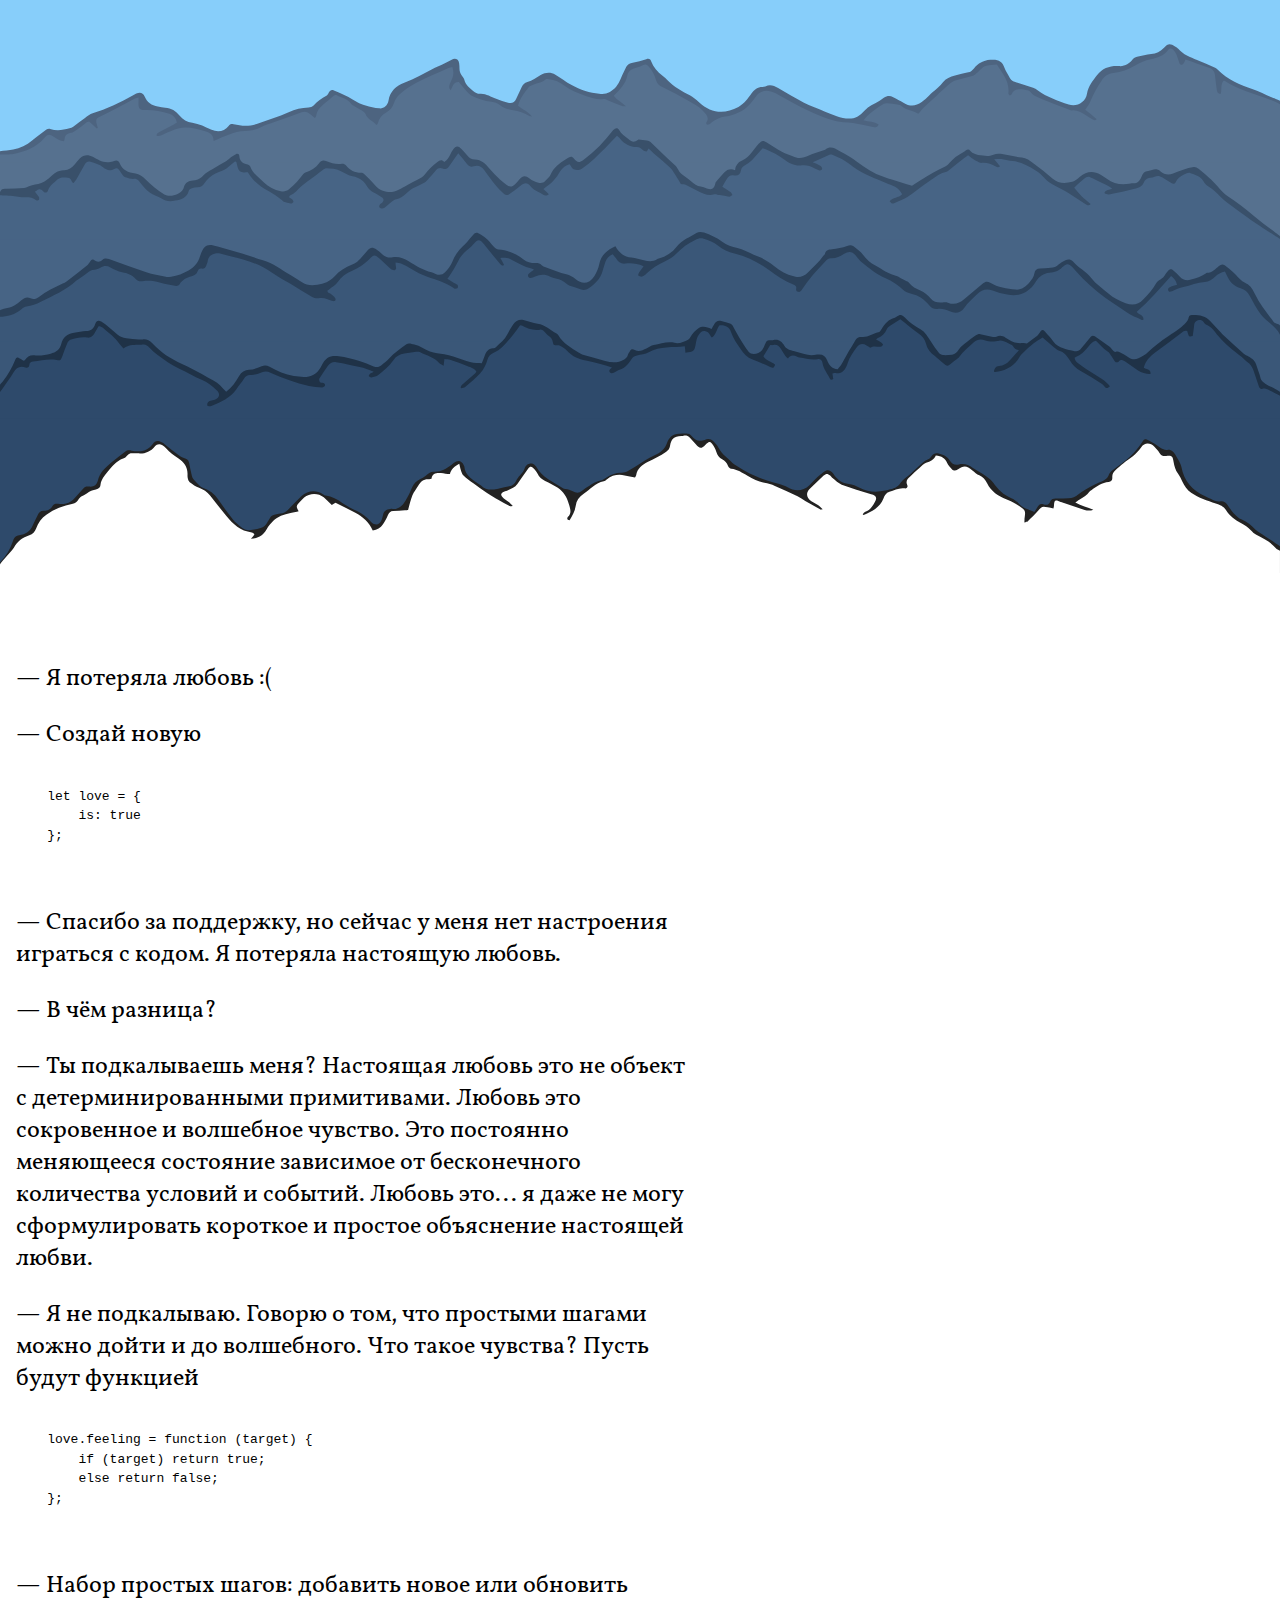
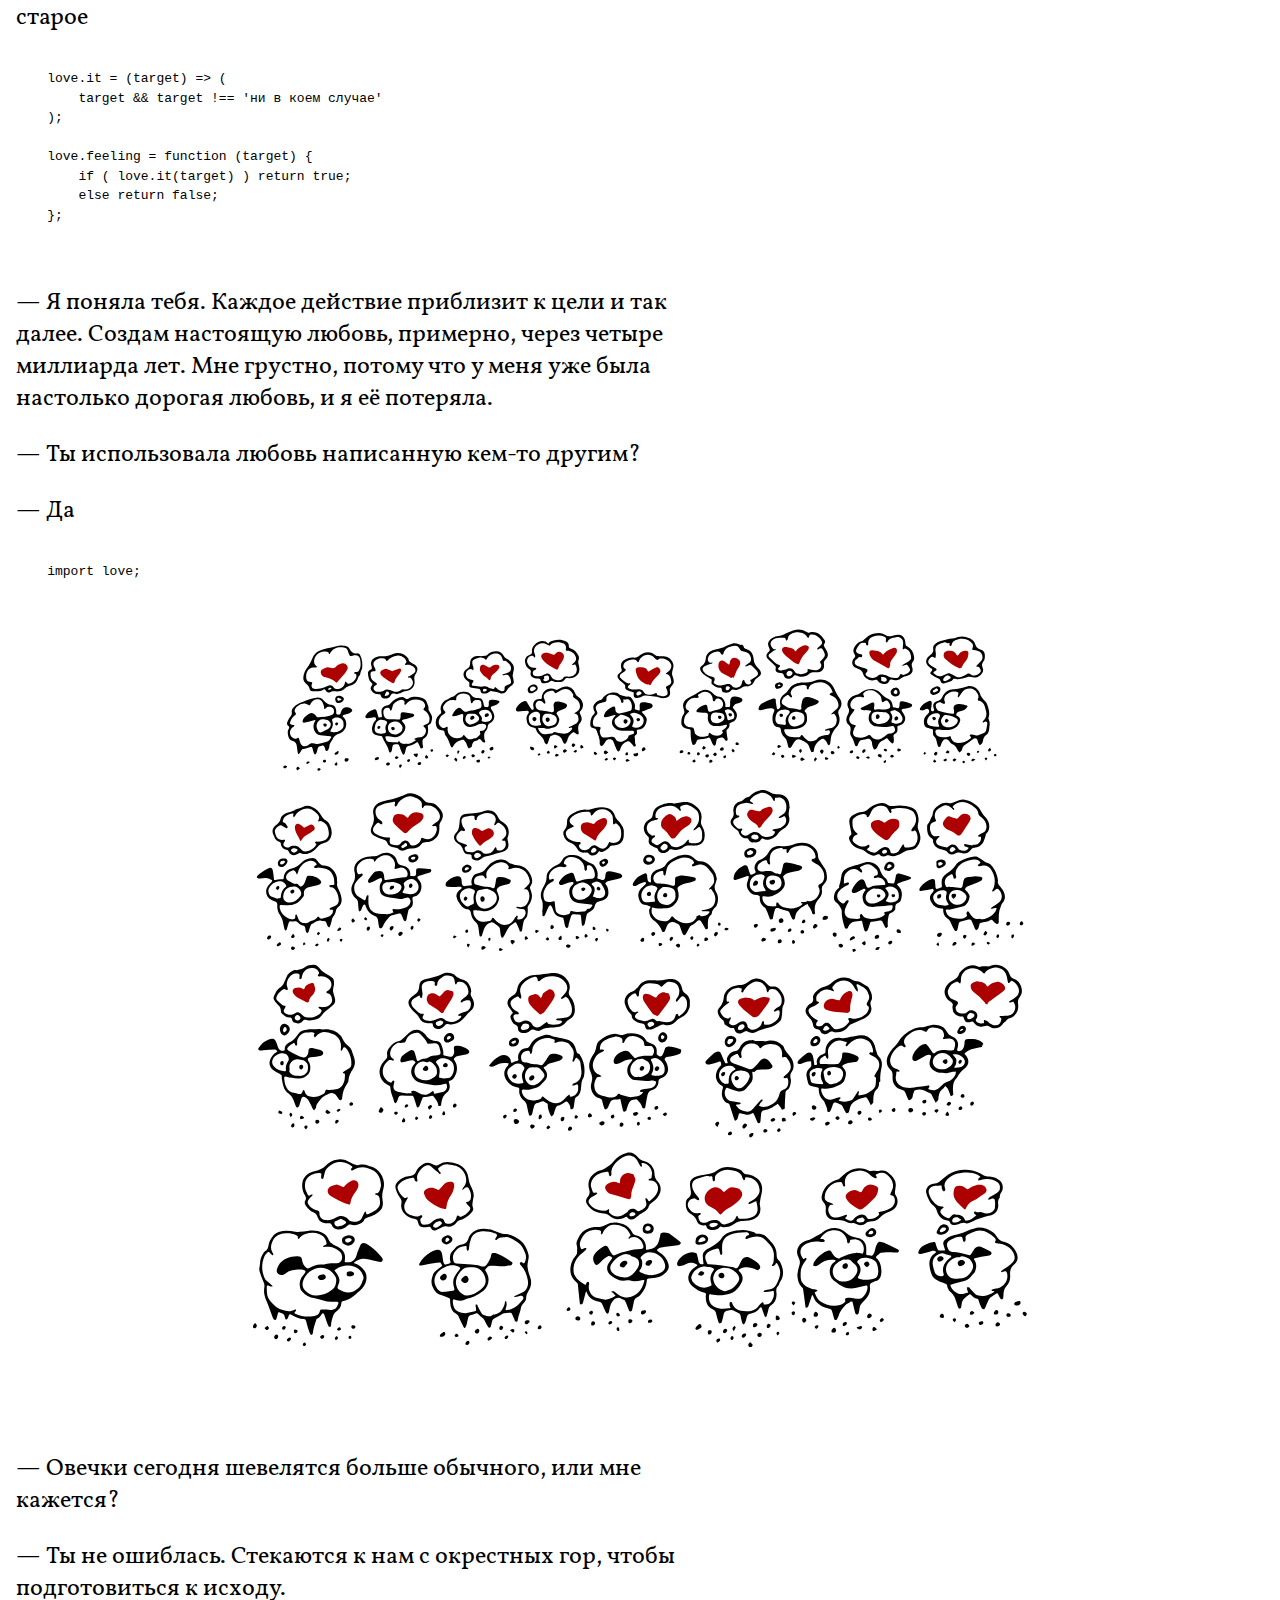
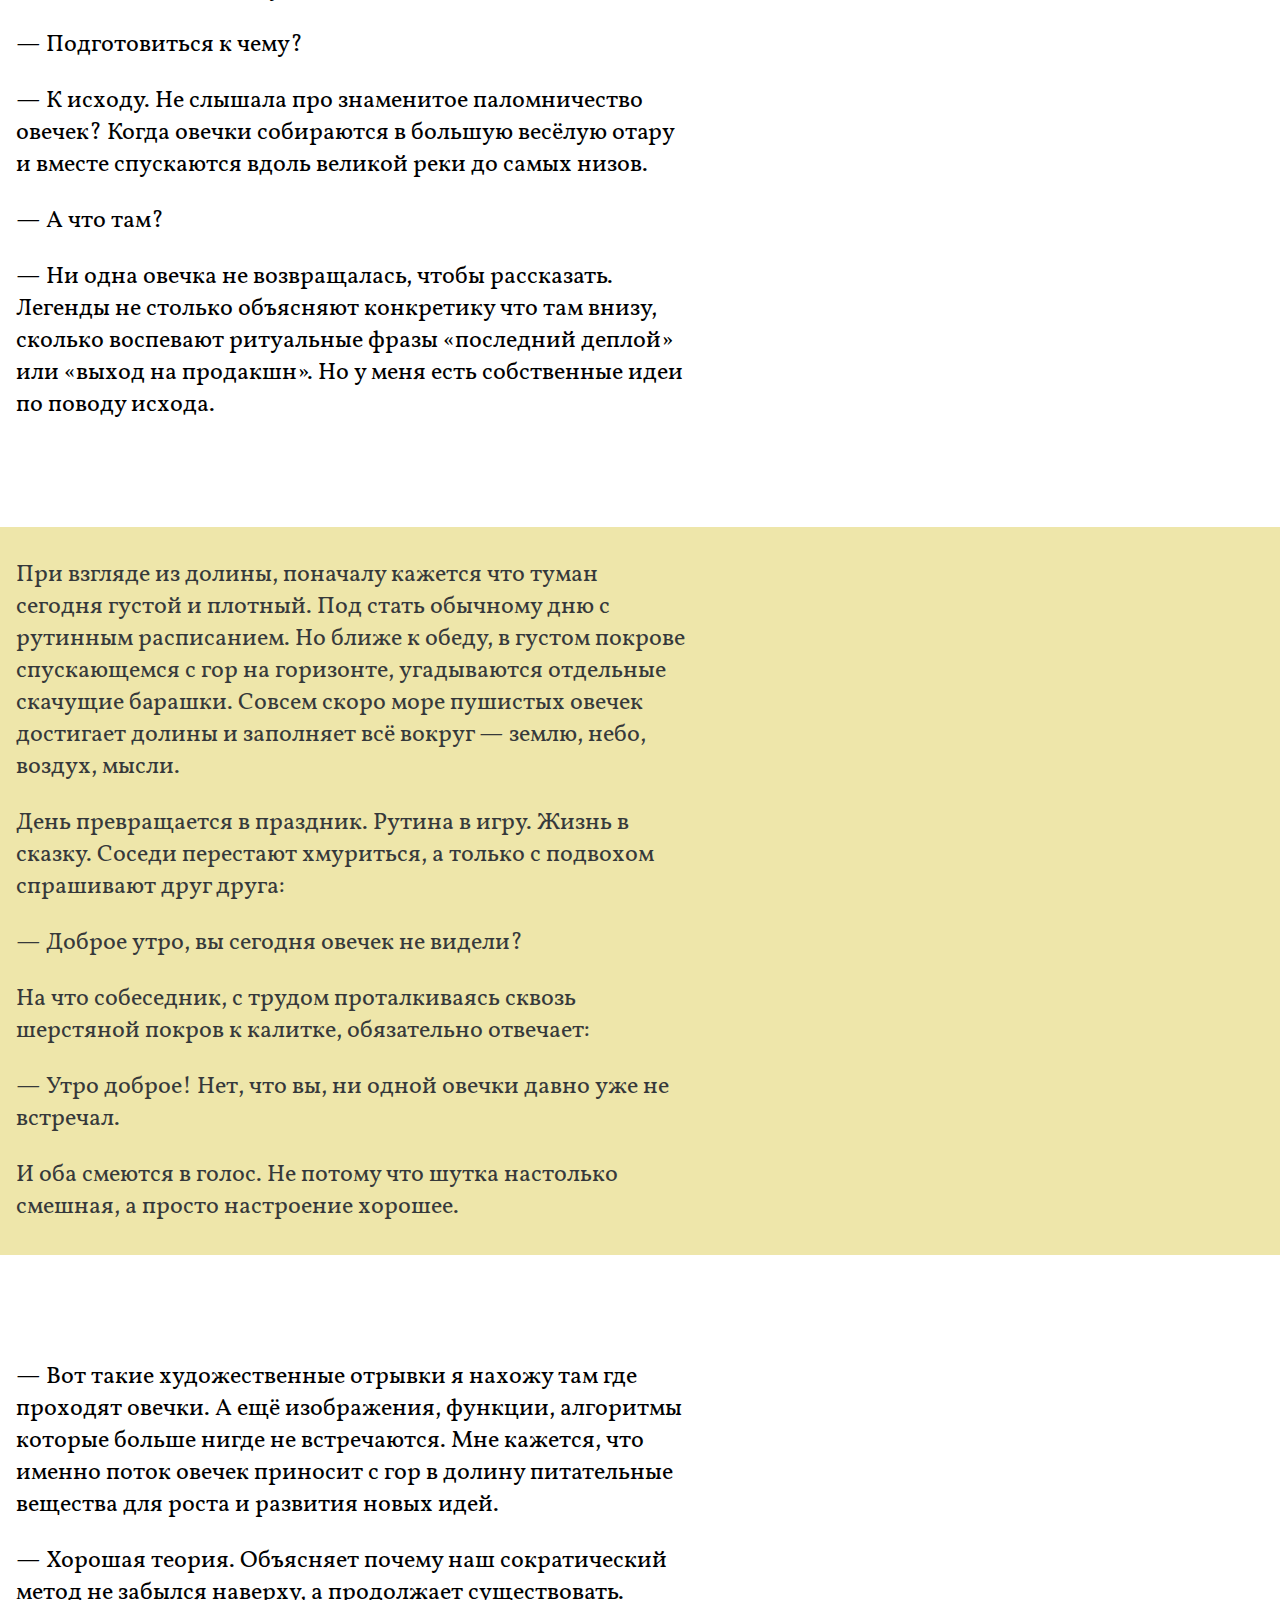
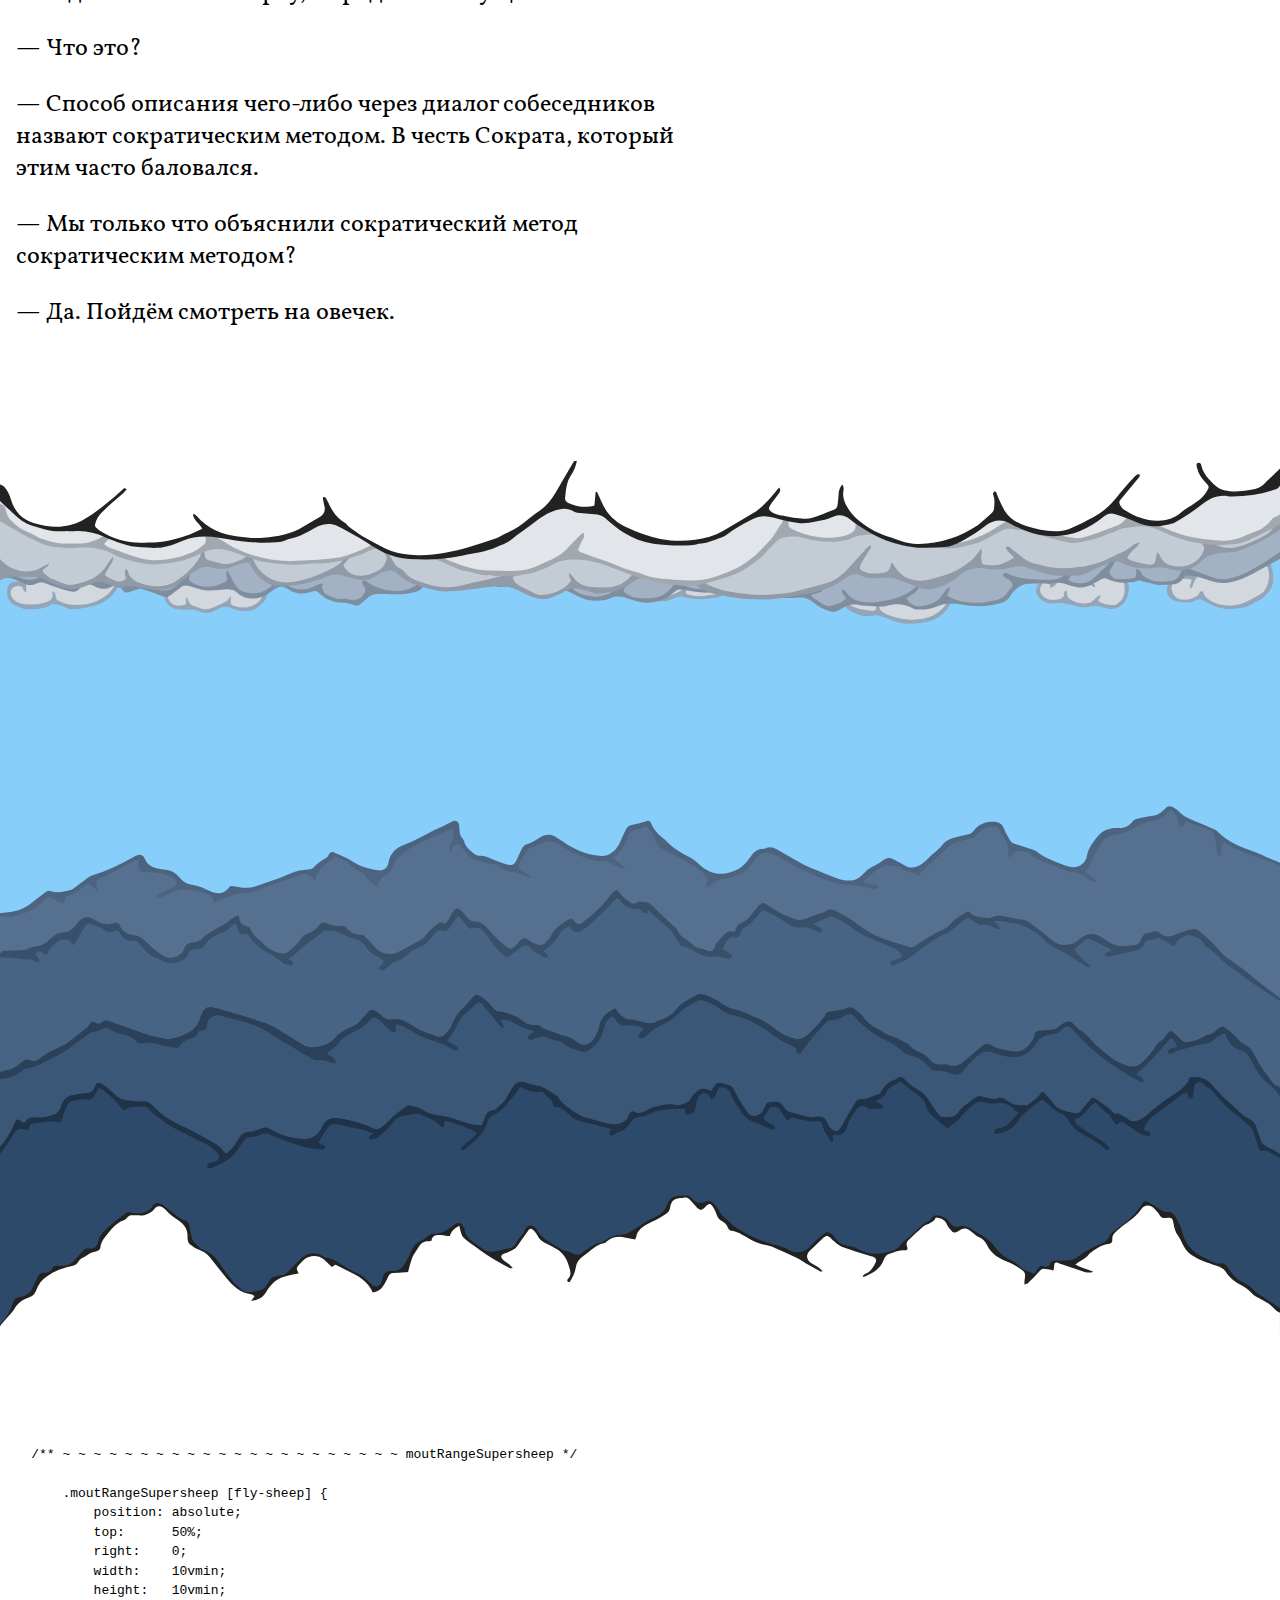
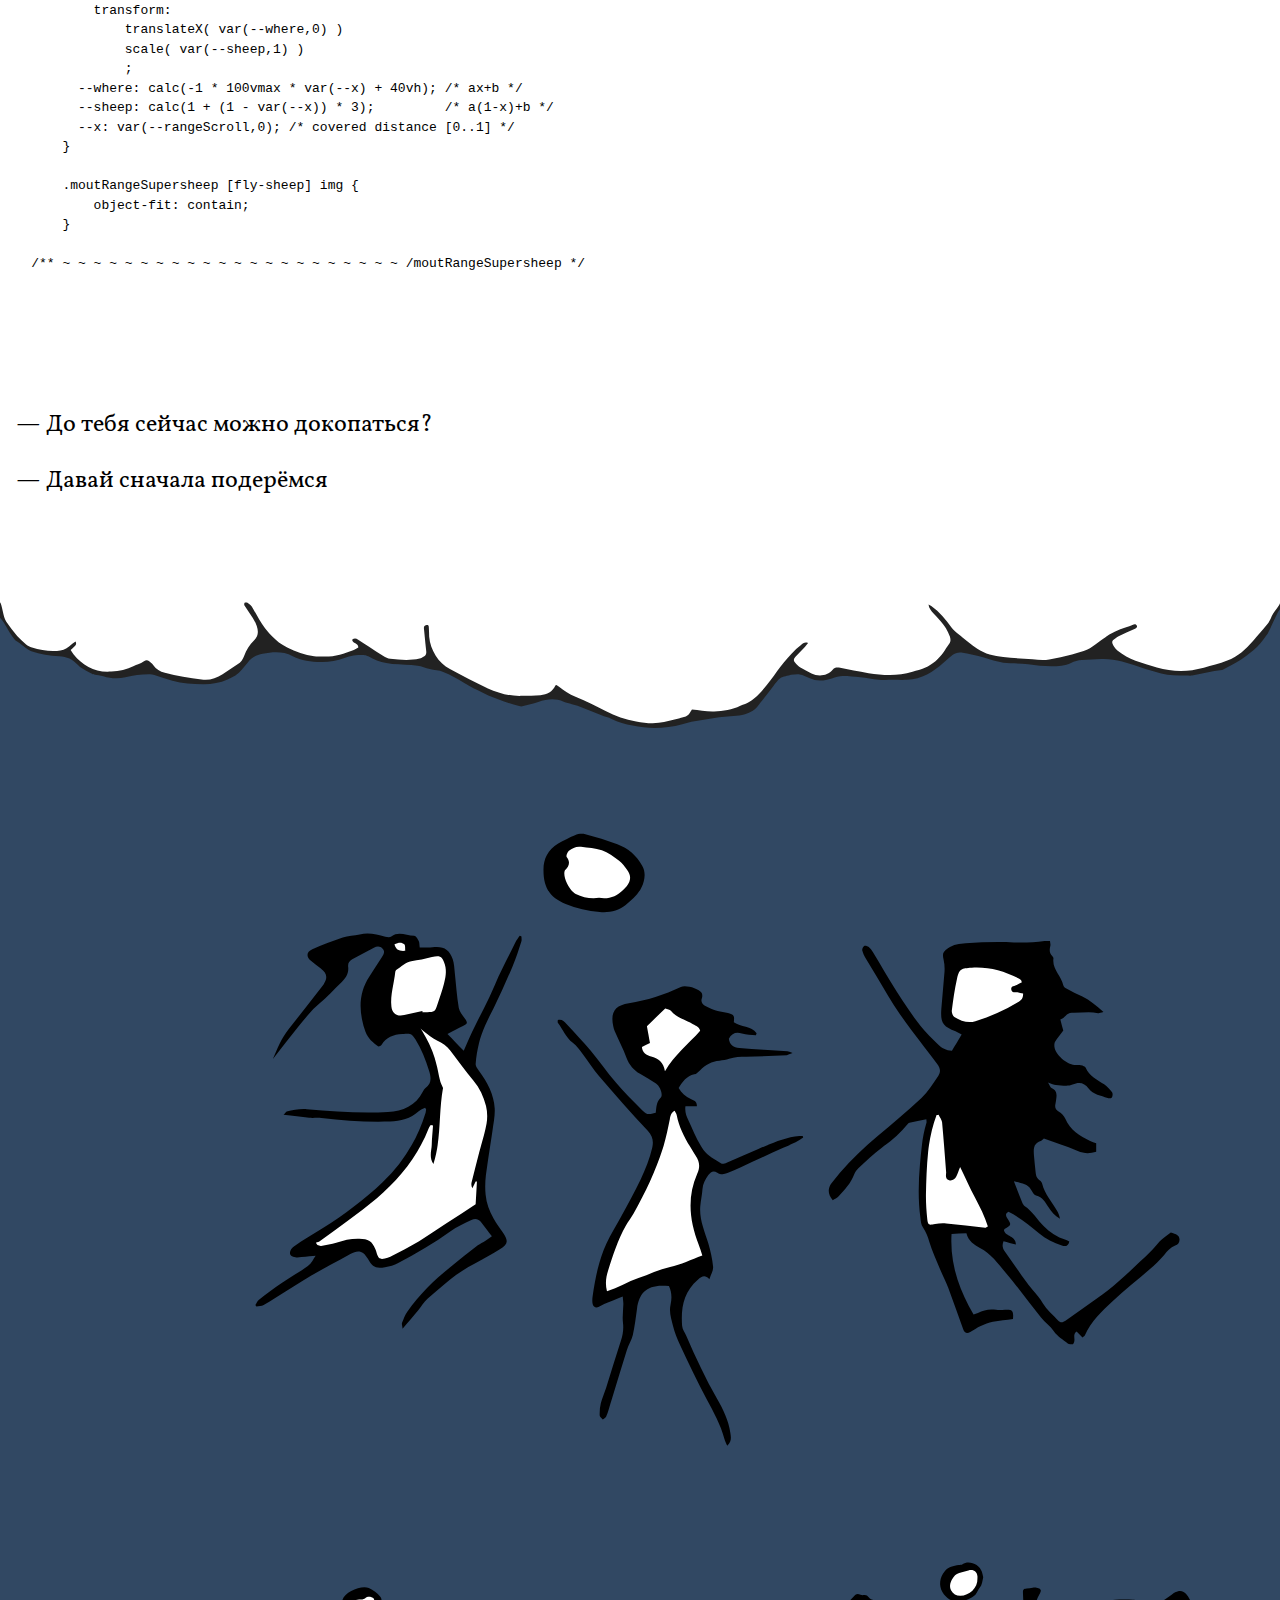
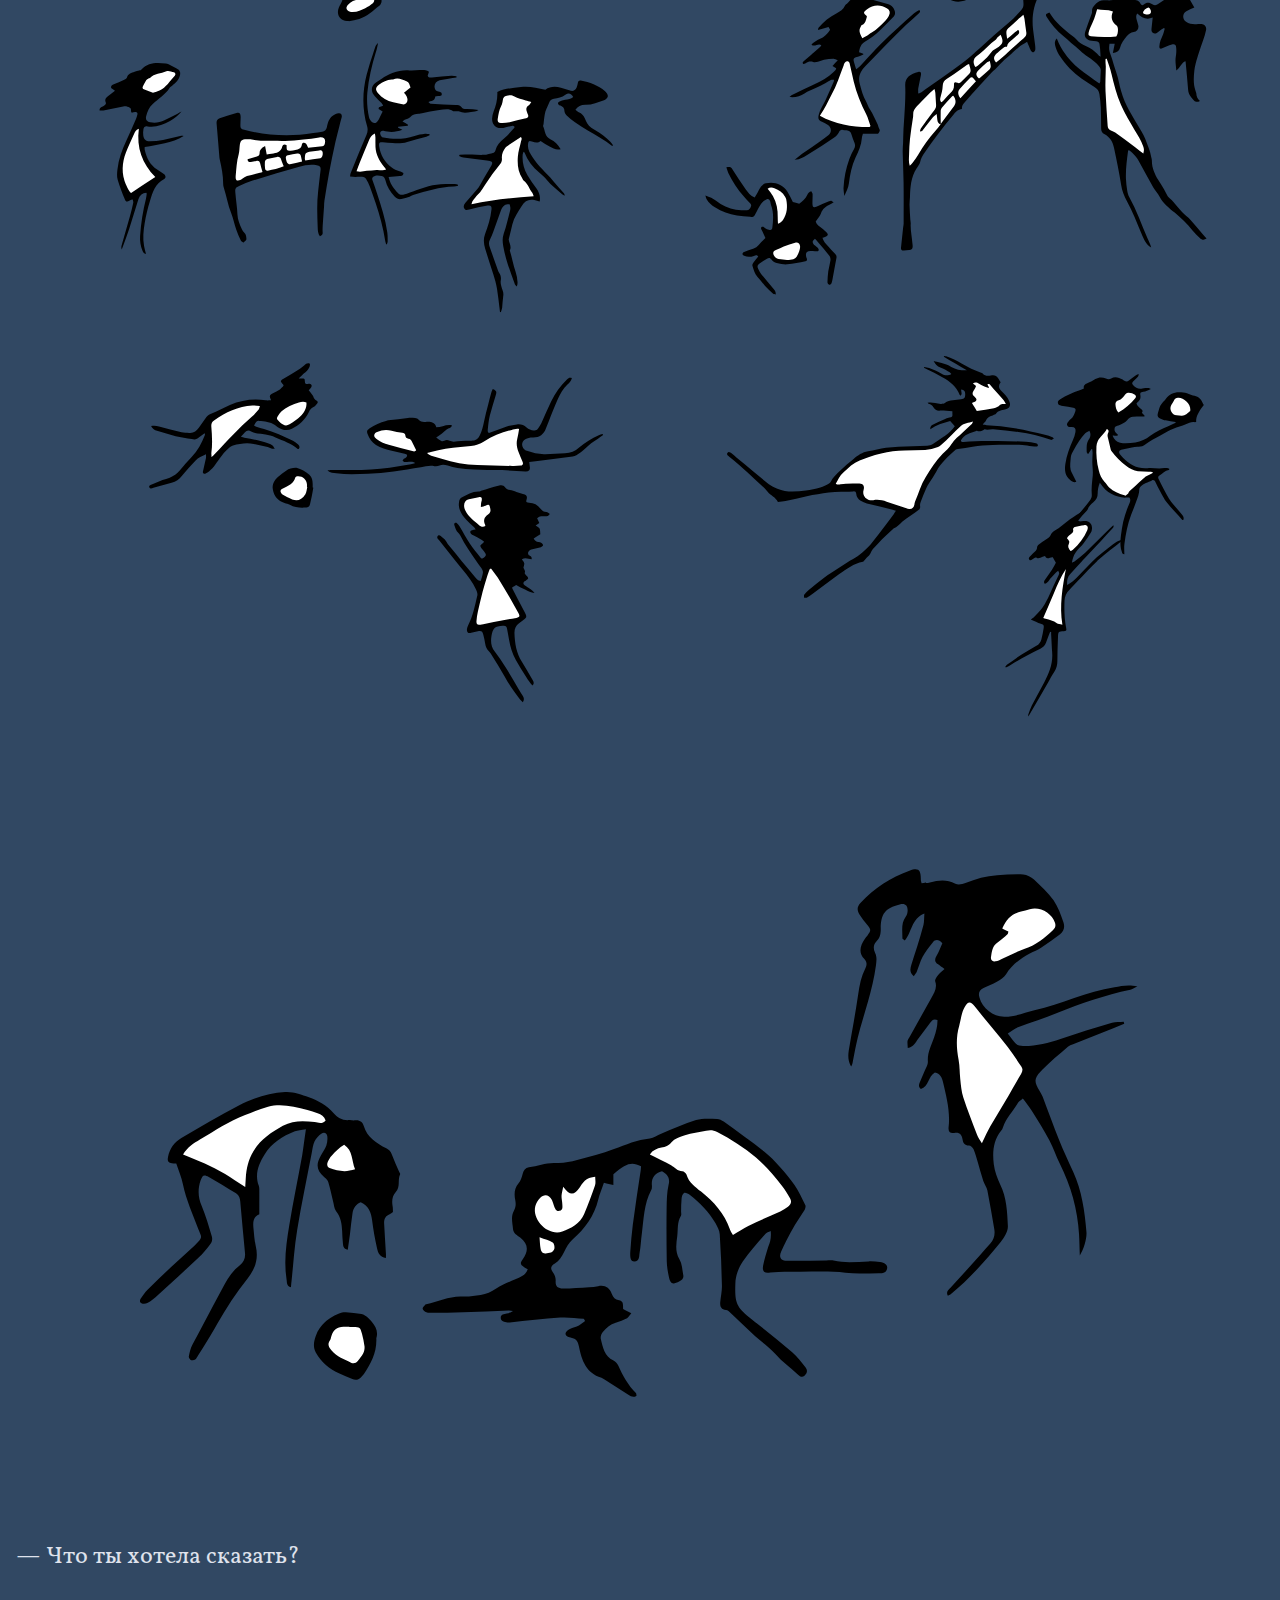
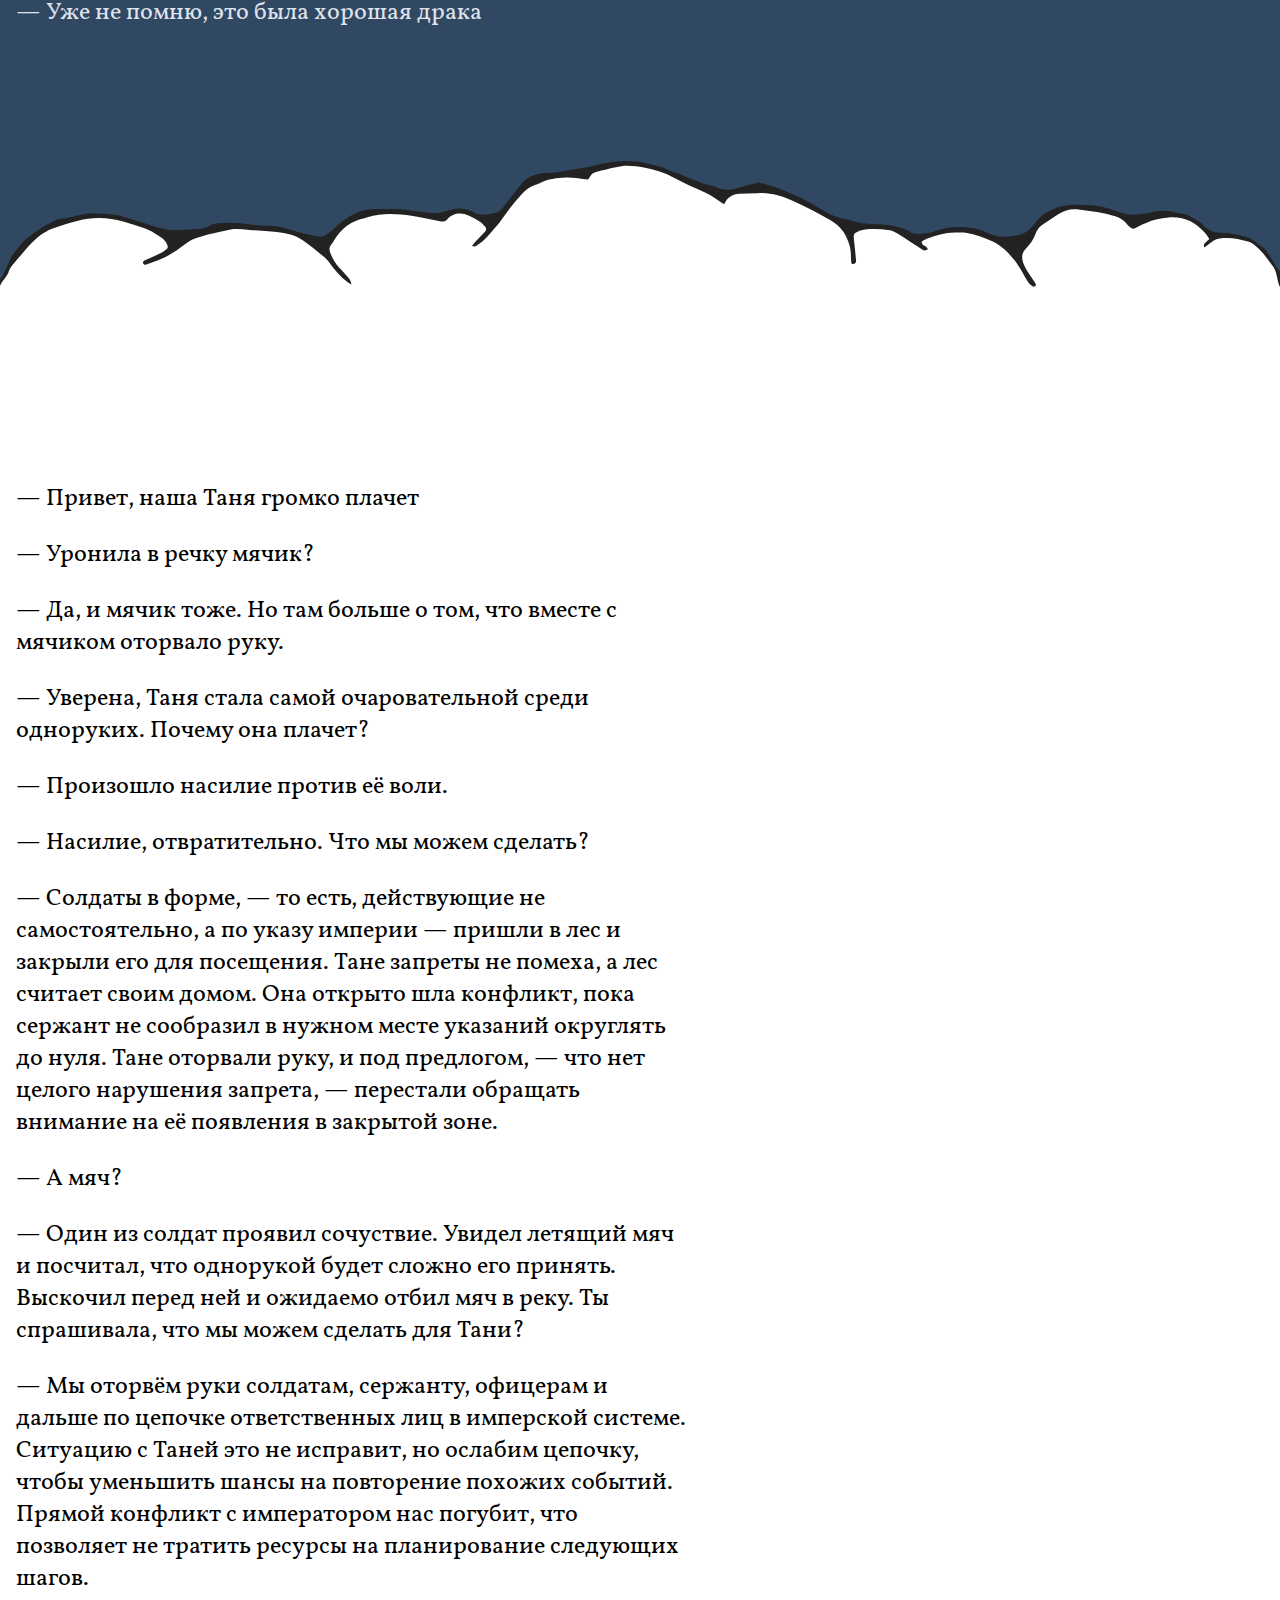
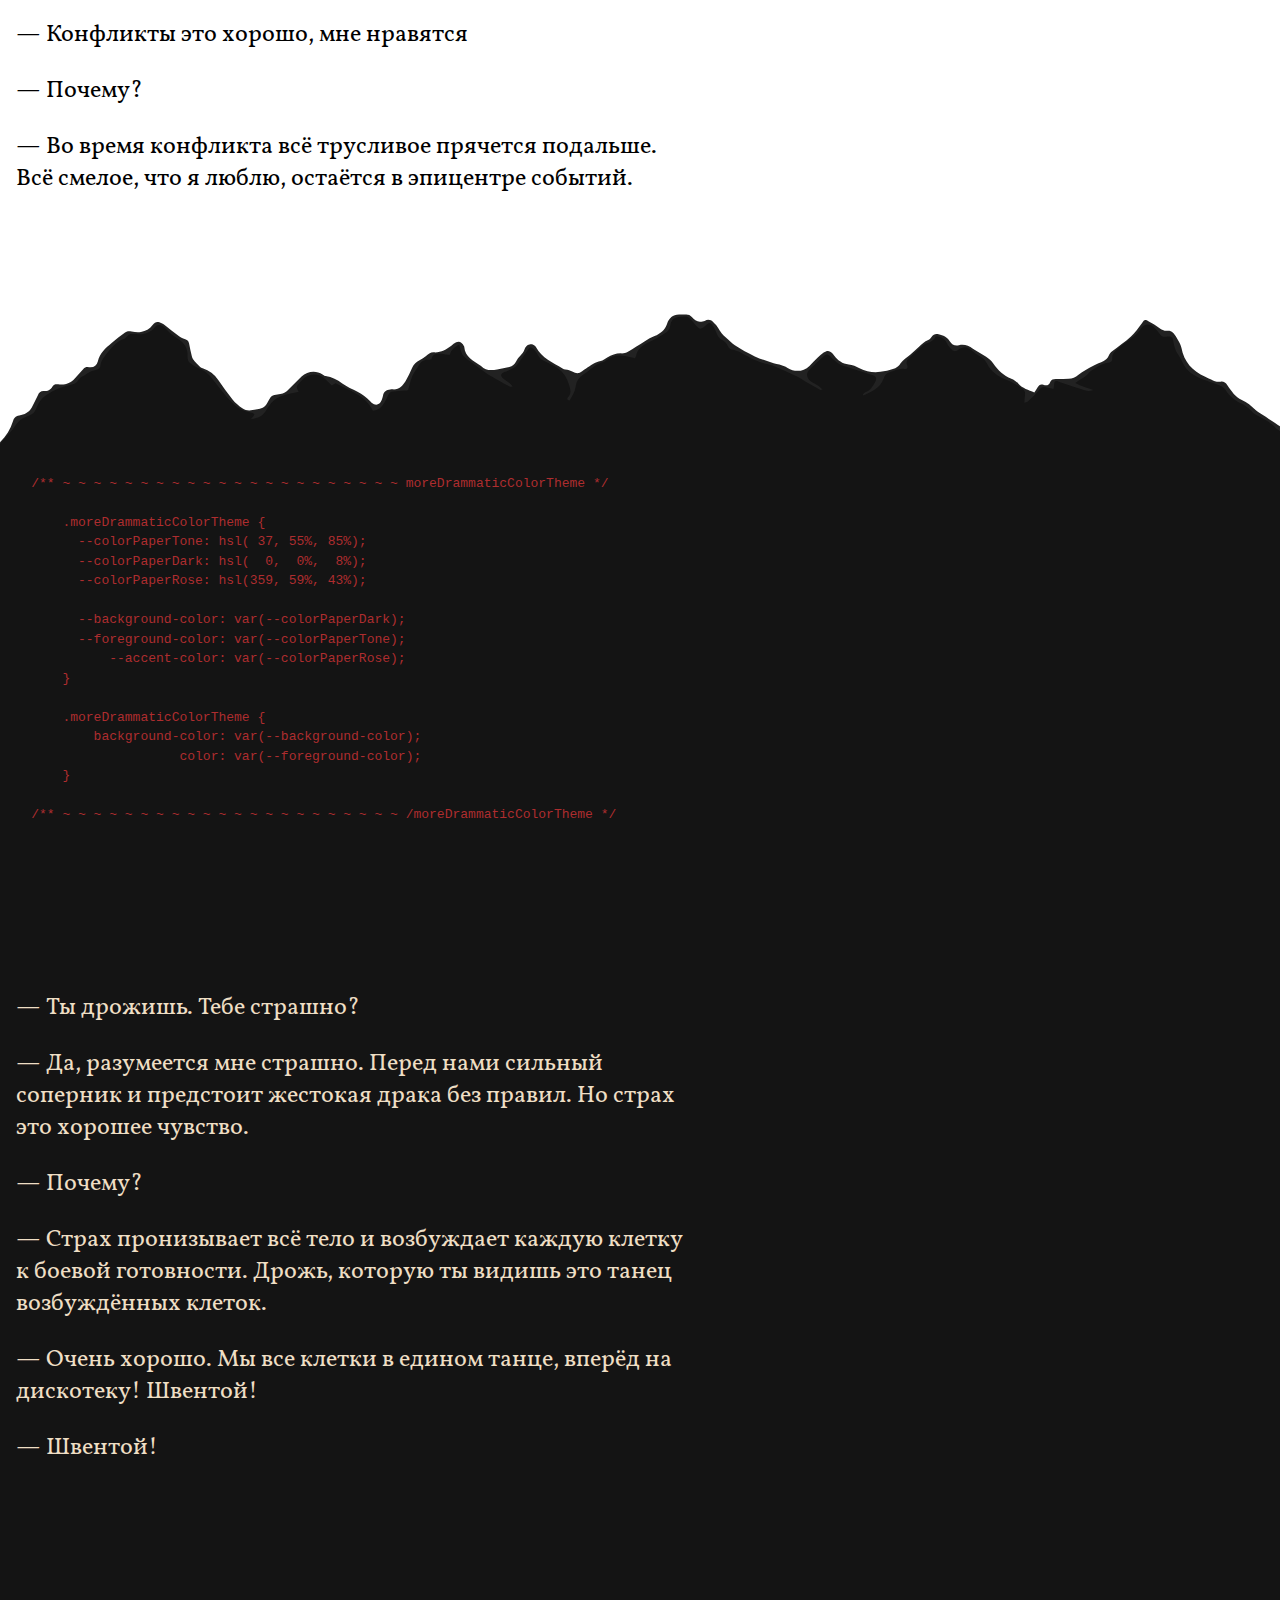
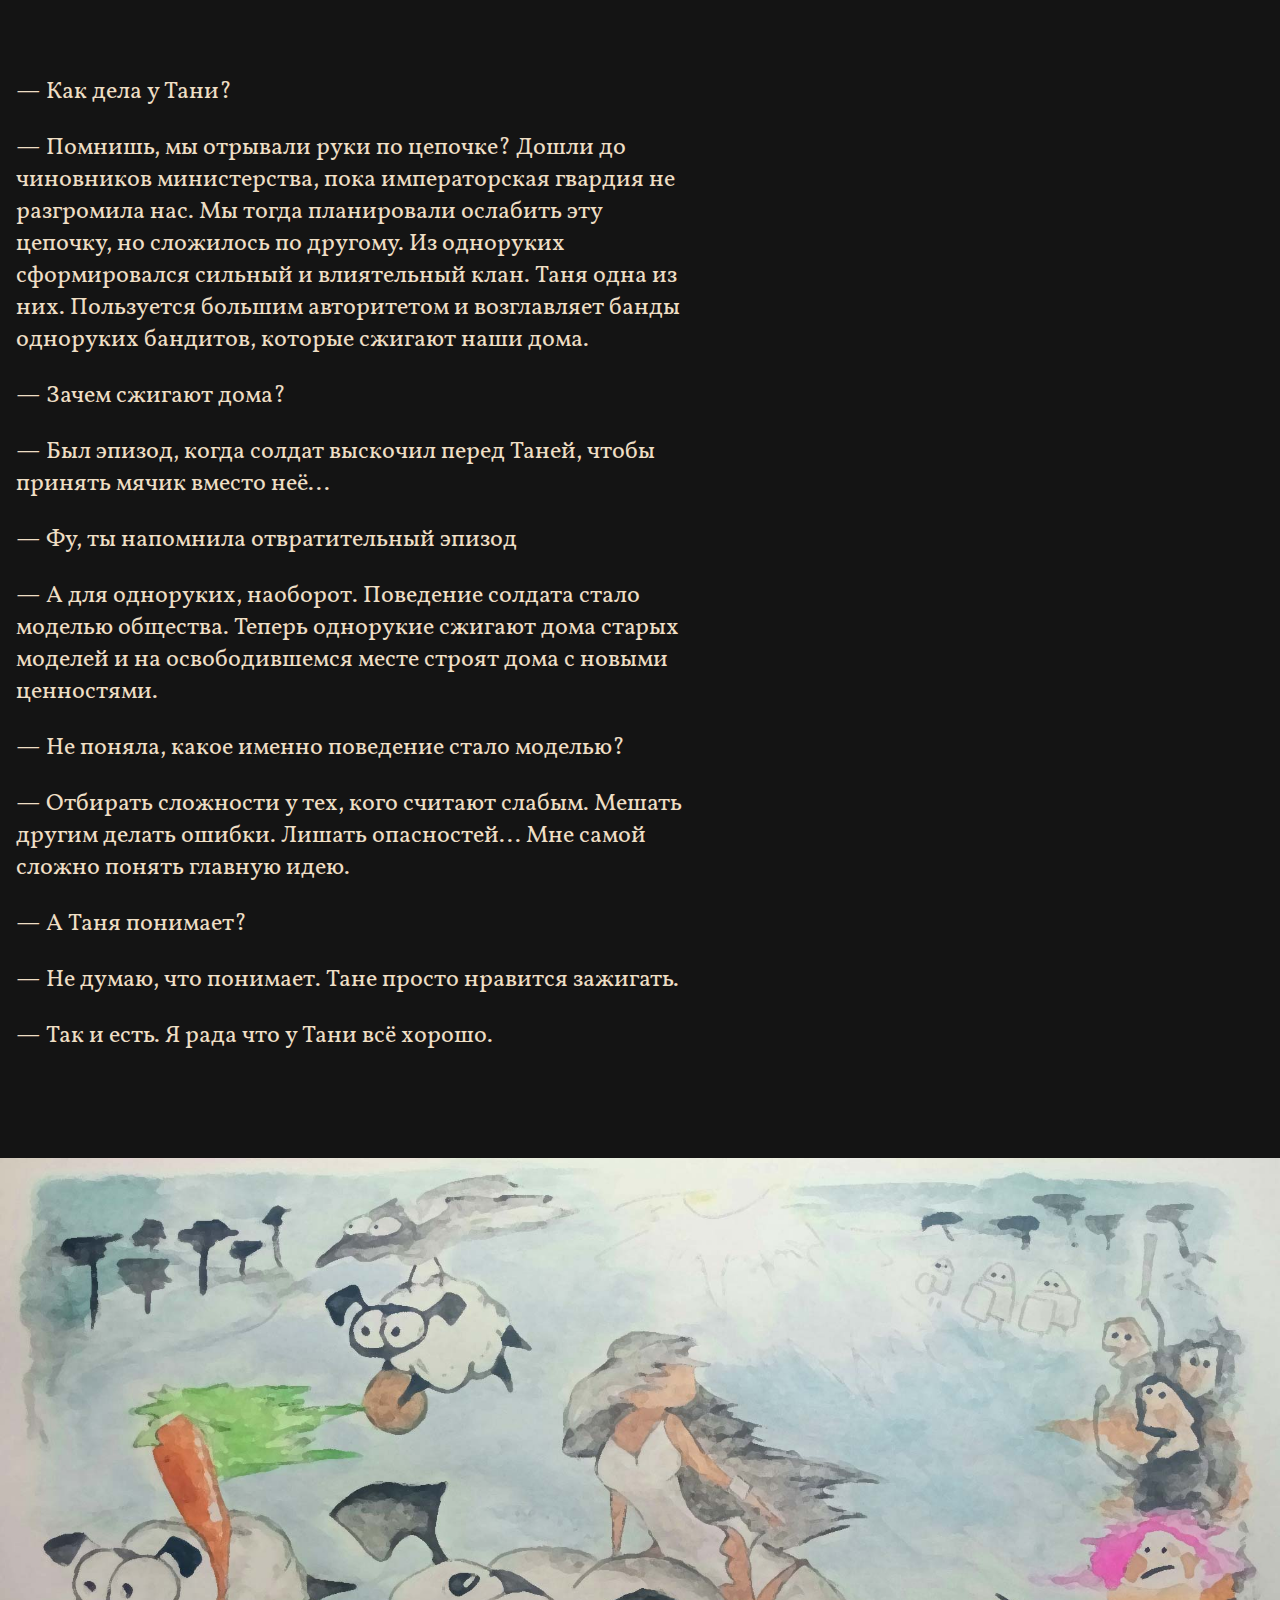
==== commit a3c2e68c: "text socratic" ====
--- a/chapters/ch101/index.html
+++ b/chapters/ch101/index.html
@@ -446,7 +446,102 @@
     </script>
 </article>
 
-<!-- ~ ~ ~ ~ ~ ~ ~ ~ ~ ~ ~ ~ ~ ~ ~ ~ ~ ~ ~ ~ ~>> DIVIDER: moutRangeWelcome -->
+<!-- ~ ~ ~ ~ ~ ~ ~ ~ ~ ~ ~ ~ ~ ~ ~ ~ ~ ~ ~ ~ ~>> TEXT: sheep migration -->
+<article class="layoutBook">
+    <hr section-divider />
+    <section class="text-dialog">
+        <p>
+            — Овечки сегодня шевелятся больше обычного, или мне кажется?
+        </p>
+        <p>
+            — Ты не ошиблась. Стекаются к нам с окрестных гор, чтобы подготовиться к исходу.
+        </p>
+        <p>
+            — Подготовиться к чему?
+        </p>
+        <p>
+            — К исходу. Не слышала про знаменитое паломничество овечек? Когда овечки собираются в большую весёлую отару и вместе спускаются вдоль великой реки до самых низов.
+        </p>
+        <p>
+            — А что там?
+        </p>
+        <p>
+            — Ни одна овечка не возвращалась, чтобы рассказать. Легенды не столько объясняют конкретику что там внизу, сколько воспевают ритуальные фразы «последний деплой» или «выход на продакшн». Но у меня есть собственные идеи по поводу исхода.
+        </p>
+    </section>
+    <hr section-divider />
+</article>
+
+
+<!-- ~ ~ ~ ~ ~ ~ ~ ~ ~ ~ ~ ~ ~ ~ ~ ~ ~ ~ ~ ~ ~>> TEXT: sheep migration artchapter -->
+<article class="layoutBook articleSheepArtChapter">
+    <style>
+        .articleSheepArtChapter {
+          --colorIvoryTone: hsl( 53, 66%, 80%);
+          --colorIvoryDark: hsl(204,  4%, 22%);
+          --colorNobleRose: hsl(359, 54%, 53%);
+
+          --background-color: var(--colorIvoryTone);
+          --foreground-color: var(--colorIvoryDark);
+              --accent-color: var(--colorNobleRose);
+
+            background-color: var(--background-color);
+                       color: var(--foreground-color);
+            padding: 2em 0;
+        }
+    </style>
+    <section class="text-dialog">
+        <p>
+            При взгляде из долины, поначалу кажется что туман сегодня густой и плотный. Под стать обычному дню с рутинным расписанием. Но ближе к обеду, в густом покрове спускающемся с гор на горизонте, угадываются отдельные скачущие барашки. Совсем скоро море пушистых овечек достигает долины и заполняет всё вокруг — землю, небо, воздух, мысли.
+        </p>
+        <p>
+            День превращается в праздник. Рутина в игру. Жизнь в сказку. Соседи перестают хмуриться, а только с подвохом спрашивают друг друга:
+        </p>
+        <p>
+            — Доброе утро, вы сегодня овечек не видели?
+        </p>
+        <p>
+            На что собеседник, с трудом проталкиваясь сквозь шерстяной покров к калитке, обязательно отвечает:
+        </p>
+        <p>
+            — Утро доброе! Нет, что вы, ни одной овечки давно уже не встречал.
+        </p>
+        <p>
+            И оба смеются в голос. Не потому что шутка настолько смешная, а просто настроение хорошее.
+        </p>
+    </section>
+</article>
+
+
+<!-- ~ ~ ~ ~ ~ ~ ~ ~ ~ ~ ~ ~ ~ ~ ~ ~ ~ ~ ~ ~ ~>> TEXT: sheep migration postchapter -->
+<article class="layoutBook">
+    <hr section-divider />
+    <section class="text-dialog">
+        <p>
+            — Вот такие художественные отрывки я нахожу там где проходят овечки. А ещё изображения, функции, алгоритмы которые больше нигде не встречаются. Мне кажется, что именно поток овечек приносит с гор в долину питательные вещества для роста и развития новых идей.
+        </p>
+        <p>
+            — Хорошая теория. Объясняет почему наш сократический метод не забылся наверху, а продолжает существовать.
+        </p>
+        <p>
+            — Что это?
+        </p>
+        <p>
+            — Способ описания чего-либо через диалог собеседников назвают сократическим методом. В честь Сократа, который этим часто баловался.
+        </p>
+        <p>
+            — Мы только что объяснили сократический метод сократическим методом?
+        </p>
+        <p>
+            — Да. Пойдём смотреть на овечек.
+        </p>
+
+    </section>
+    <hr section-divider />
+</article>
+
+
+<!-- ~ ~ ~ ~ ~ ~ ~ ~ ~ ~ ~ ~ ~ ~ ~ ~ ~ ~ ~ ~ ~>> DIVIDER: moutRangeSupersheep -->
 <article>
     <section class="layoutValley moutRangeWelcome moutRangeSupersheep"
              id="moutRangeSupersheepObservableRangearea">
@@ -629,35 +724,6 @@
 </article>
 
 
-<!-- ~ ~ ~ ~ ~ ~ ~ ~ ~ ~ ~ ~ ~ ~ ~ ~ ~ ~ ~ ~ ~>> ILL: KeepAwayFromEyed -->
-<article KeepAwayFromEyed>
-    <article class="layoutGallery illustrationKeepAwayFromEyed">
-        <section class="gridline">
-            <img class=""
-                 src="art/KeepAwayFromEyedV1.jpg"
-                 alt="Иллюстрация овечки спасают модель, морковь и мяч от разъярённой толпы">
-        </section>
-        <style>
-            .illustrationKeepAwayFromEyed {
-                max-width: calc(100% - 4 * var(--gap, 1em));
-                margin: 1.5em auto;
-            }
-        </style>
-    </article>
-    <article class="layoutBook">
-        <section class="text-dialog">
-            <p>
-                — Зачем тебе такие большие глазки?
-            </p>
-            <p>
-                — Для защиты. Без глазок тебя съедят как морковку или выбросят как сдутый мячик. С глазками тебя больше любят.
-            </p>
-
-        </section>
-        <hr section-divider />
-    </article>
-</article>
-
 <!-- ~ ~ ~ ~ ~ ~ ~ ~ ~ ~ ~ ~ ~ ~ ~ ~ ~ ~ ~ ~ ~>> DividerRangeDramma -->
 <article class="DividerRangeDramma">
     <style DividerRangeDramma>
@@ -740,25 +806,25 @@
             — Как дела у Тани?
         </p>
         <p>
-            — Помнишь, мы отрывали руки по цепочке? Дошли до чиновников министерства, пока императорская гвардия не разгромила нас. Мы тогда планировали ослабить эту цепочку, но сложилось по другому. Из одноруких сформировался сильный и влиятельный клан. Таня среди них пользуется большим авторитетом и возглавляет банды одноруких бандитов, которые сжигают наши дома.
+            — Помнишь, мы отрывали руки по цепочке? Дошли до чиновников министерства, пока императорская гвардия не разгромила нас. Мы тогда планировали ослабить эту цепочку, но сложилось по другому. Из одноруких сформировался сильный и влиятельный клан. Таня одна из них. Пользуется большим авторитетом и возглавляет банды одноруких бандитов, которые сжигают наши дома.
         </p>
         <p>
             — Зачем сжигают дома?
         </p>
         <p>
-            — Был эпизод, когда солдат выскочил перед однорукой Таней, чтобы принять мячик вместо неё...
-        </p>
-        <p>
-            — Фу, ты напомнила отвратительный эпизод.
-        </p>
-        <p>
-            — А для одноруких, наоборот. Поведение солдата стало моделью общества. Теперь однорукие сжигают дома старой модели и на освободившемся месте строят дома с новыми ценностями.
+            — Был эпизод, когда солдат выскочил перед Таней, чтобы принять мячик вместо неё...
+        </p>
+        <p>
+            — Фу, ты напомнила отвратительный эпизод
+        </p>
+        <p>
+            — А для одноруких, наоборот. Поведение солдата стало моделью общества. Теперь однорукие сжигают дома старых моделей и на освободившемся месте строят дома с новыми ценностями.
         </p>
         <p>
             — Не поняла, какое именно поведение стало моделью?
         </p>
         <p>
-            — Отбирать сложности у других. Мешать товарищам делать ошибки. Лишать опасностей... Мне самой сложно понять эту философию.
+            — Отбирать сложности у тех, кого считают слабым. Мешать другим делать ошибки. Лишать опасностей... Мне самой сложно понять главную идею.
         </p>
         <p>
             — А Таня понимает?
@@ -767,11 +833,38 @@
             — Не думаю, что понимает. Тане просто нравится зажигать.
         </p>
         <p>
-            — Это да. Рада что у Тани всё хорошо.
-        </p>
-    </section>
-    <hr section-divider />
-</article>
+            — Так и есть. Я рада что у Тани всё хорошо.
+        </p>
+    </section>
+    <hr section-divider />
+</article>
+
+
+<!-- ~ ~ ~ ~ ~ ~ ~ ~ ~ ~ ~ ~ ~ ~ ~ ~ ~ ~ ~ ~ ~>> ILL: KeepAwayFromEyed -->
+<article KeepAwayFromEyed class="layoutBook moreDrammaticColorTheme">
+    <figure class="layoutBookFull illustrationKeepAwayFromEyed">
+        <img class=""
+             src="art/KeepAwayFromEyedV1.jpg"
+             alt="Иллюстрация овечки спасают модель, морковь и мяч от разъярённой толпы">
+        <style>
+            .illustrationKeepAwayFromEyed img {
+                width:  100%;
+                height: auto;
+                aspect-ratio: 2000/1300;
+            }
+        </style>
+    </figure>
+    <section class="text-dialog">
+        <p>
+            — Зачем тебе такие большие глазки?
+        </p>
+        <p>
+            — Для защиты. Без глазок повышаются риски, что тебя съедят как морковку или выбросят как сдутый мячик.
+        </p>
+    </section>
+    <hr section-divider />
+</article>
+
 
 <!-- ~ ~ ~ ~ ~ ~ ~ ~ ~ ~ ~ ~ ~ ~ ~ ~ ~ ~ ~ ~ ~>> BLOB -->
 <!-- ~ ~ ~ ~ ~ ~ ~ ~ ~ ~ ~ ~ ~ ~ ~ ~ ~ ~ ~ ~ ~>> WORKERS -->
--- a/chapters/ch101/app/custom.css
+++ b/chapters/ch101/app/custom.css
@@ -24,12 +24,6 @@
     font-size:  inherit;
 }
 
-/** ~ ~ ~ ~ ~ ~ ~ ~ ~ ~ ~ ~ ~ ~ ~ ~ ~ ~ ~ ~ ~ ~ custom layoutBook */
-
-    @media all and (min-width:48em) {
-        .layoutBook { padding-left: 2em; }
-    }/* /media */
-
 /** ~ ~ ~ ~ ~ ~ ~ ~ ~ ~ ~ ~ ~ ~ ~ ~ ~ ~ ~ ~ ~ ~ layoutBook 24.1.23 */
 
     .layoutBook {
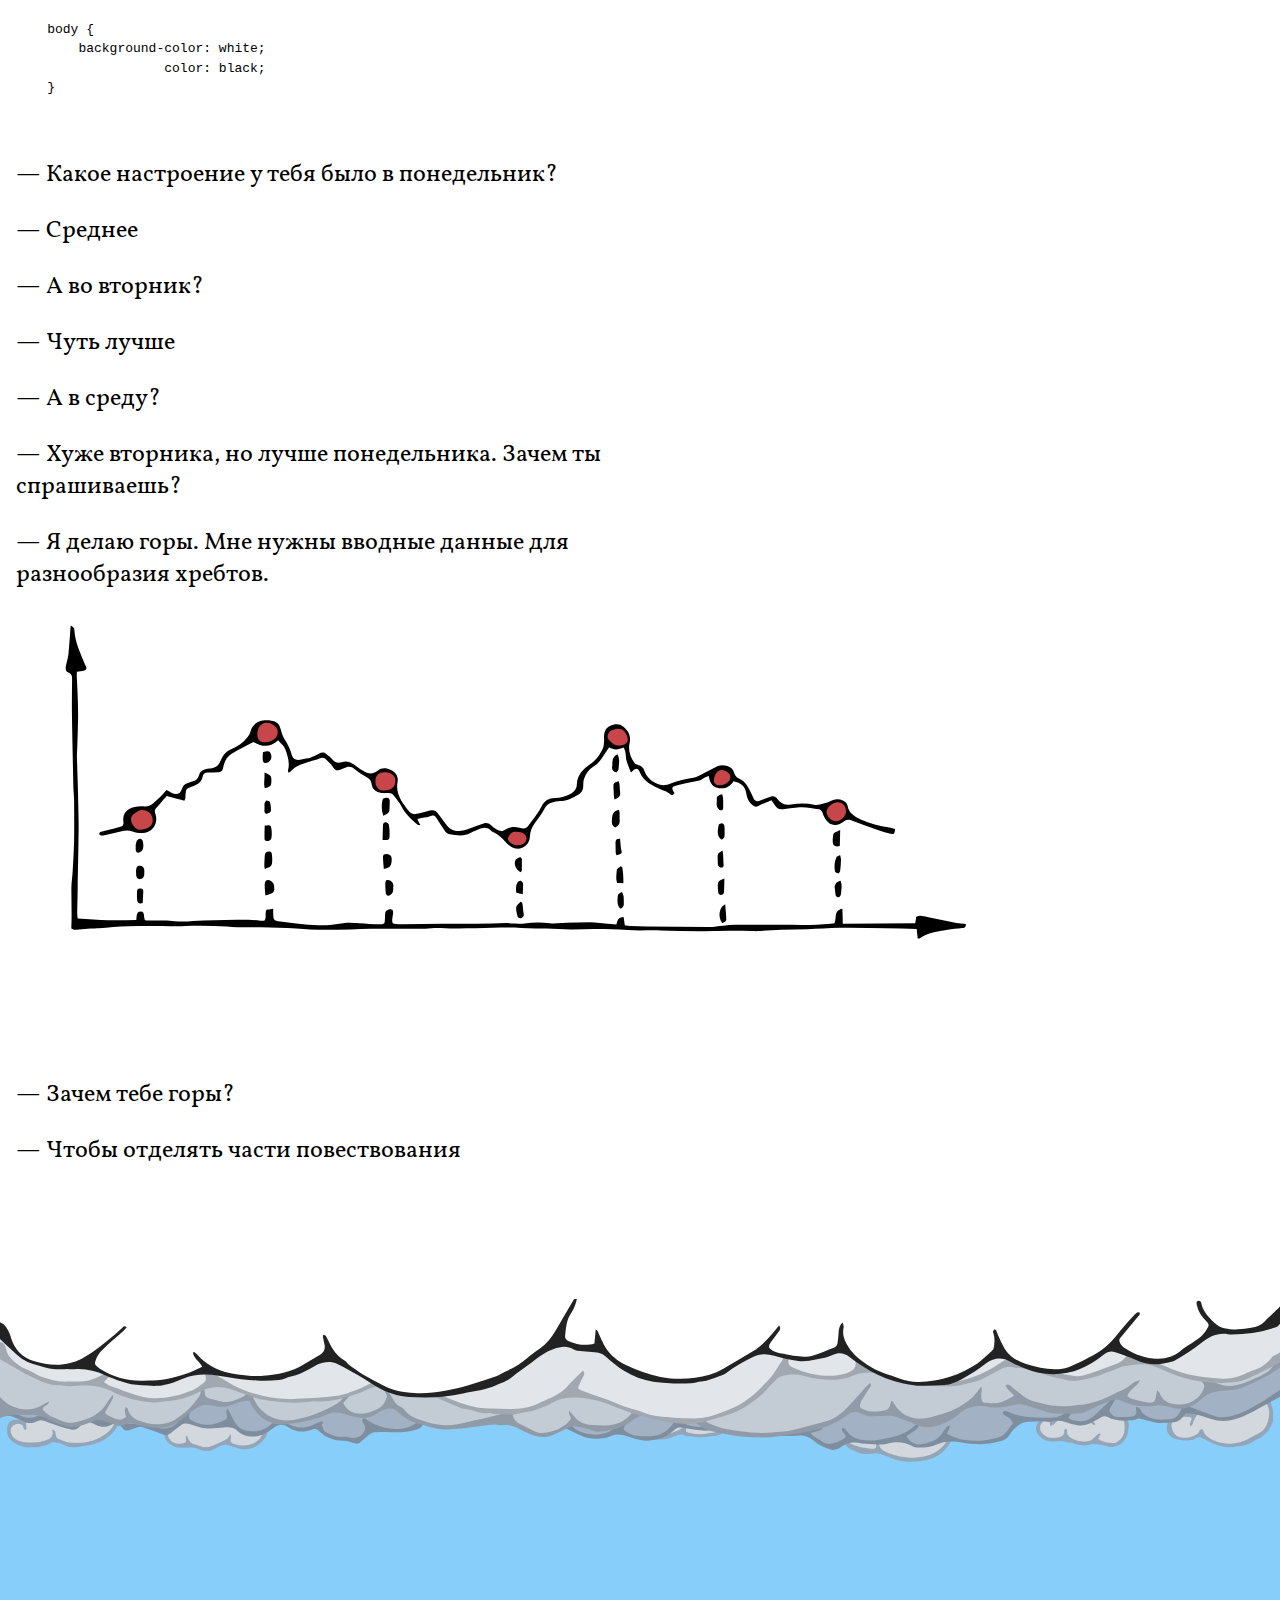
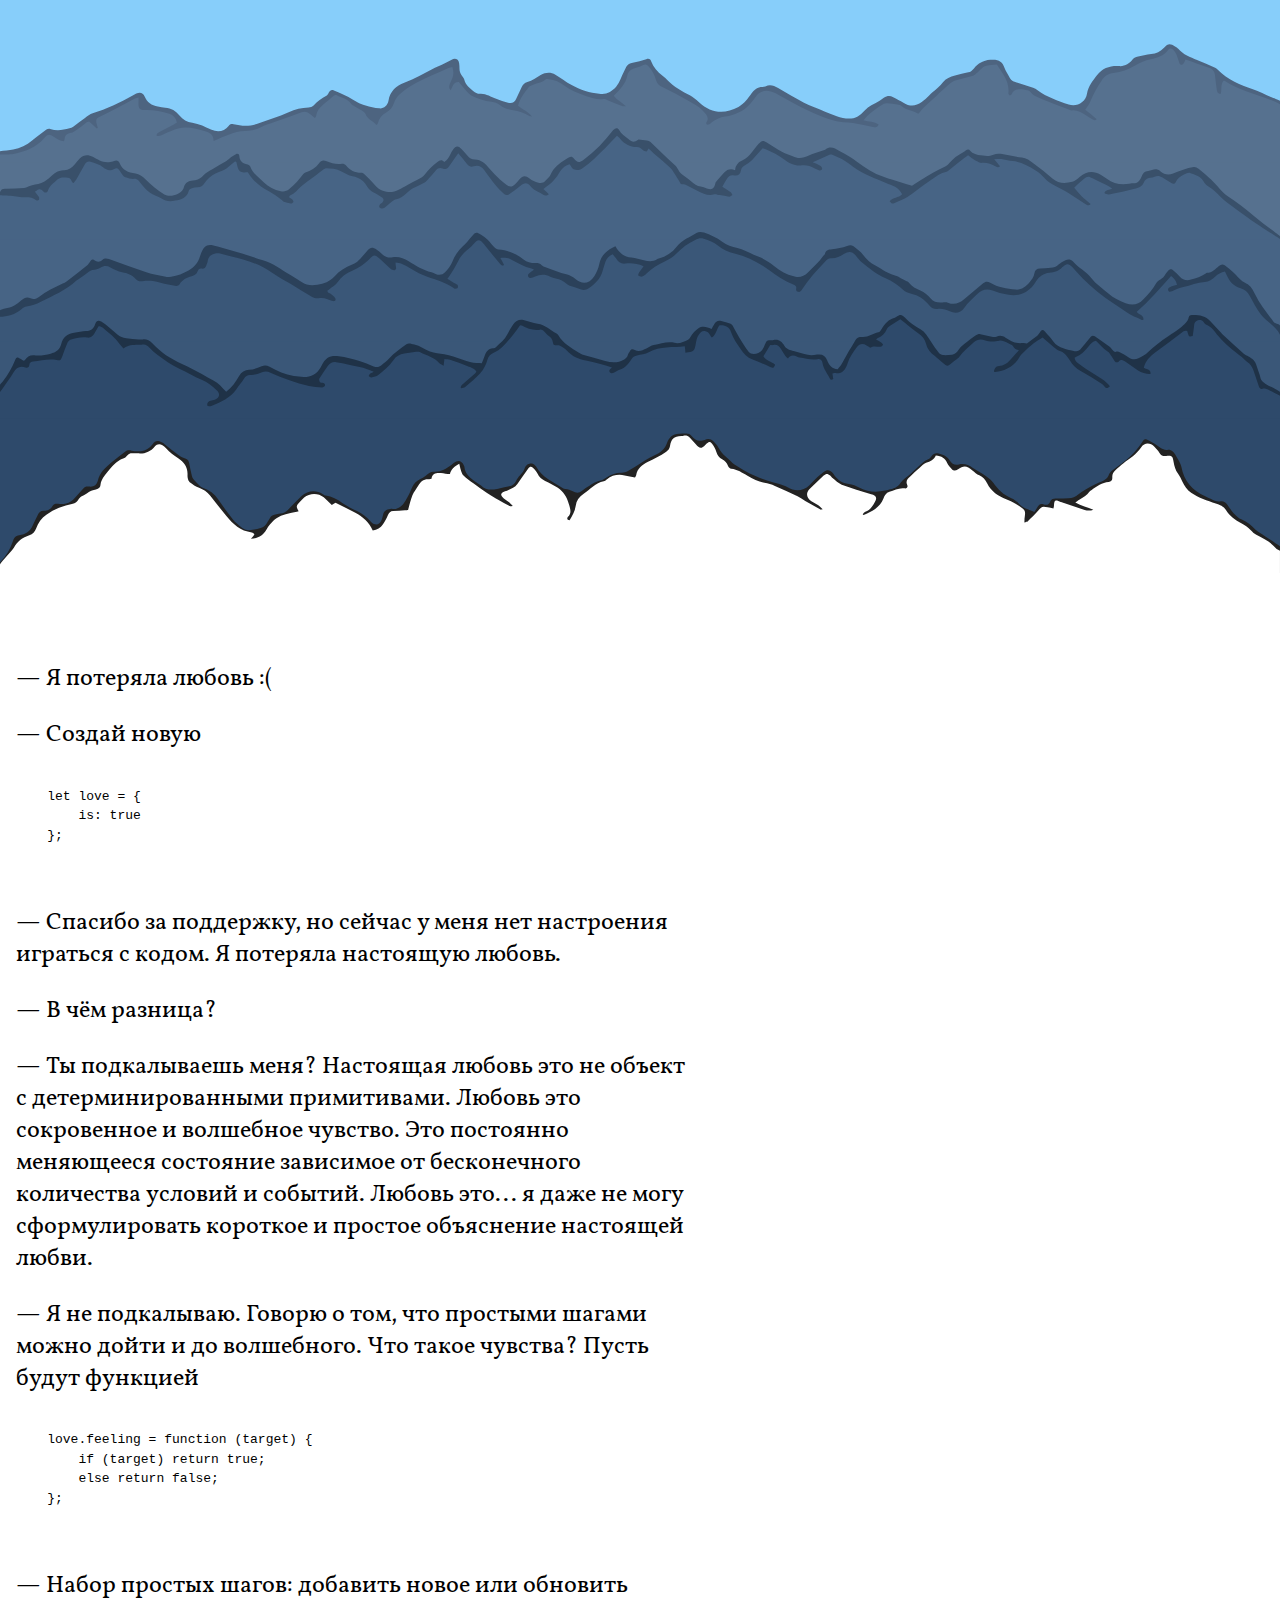
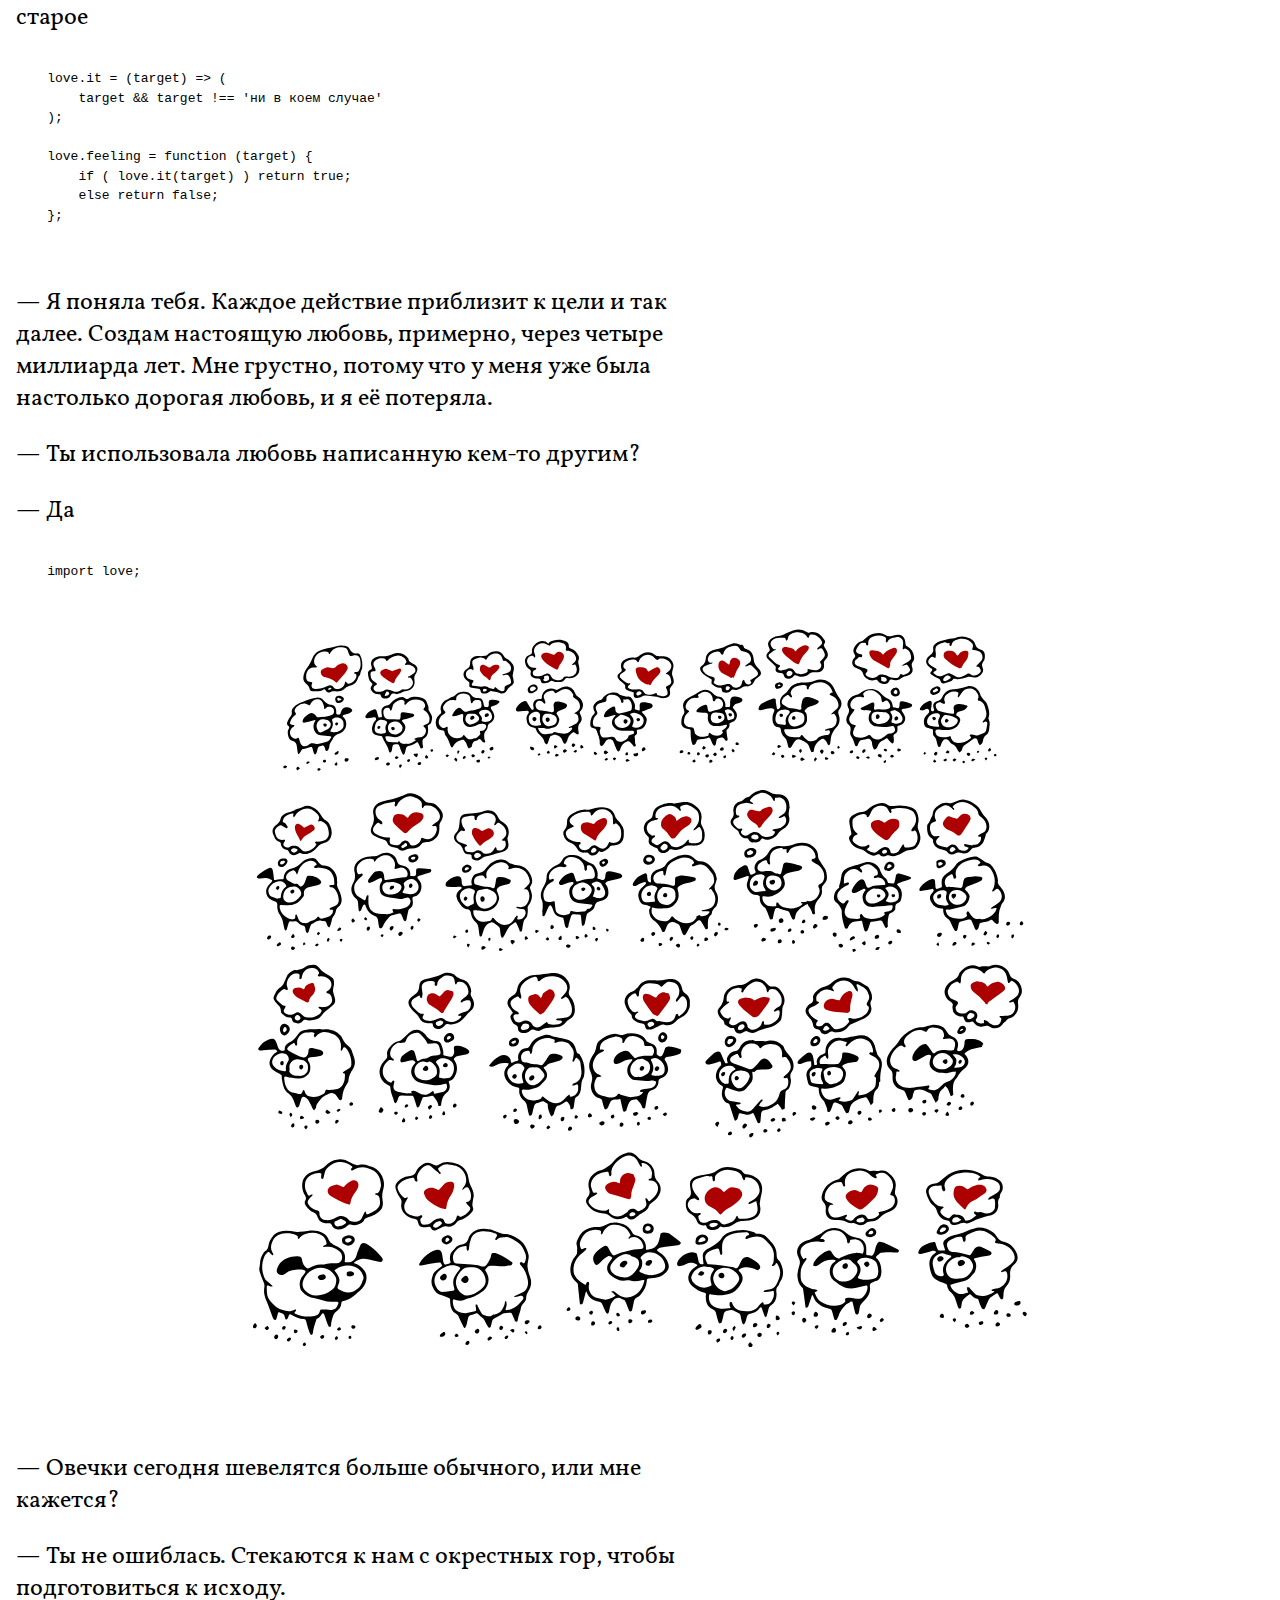
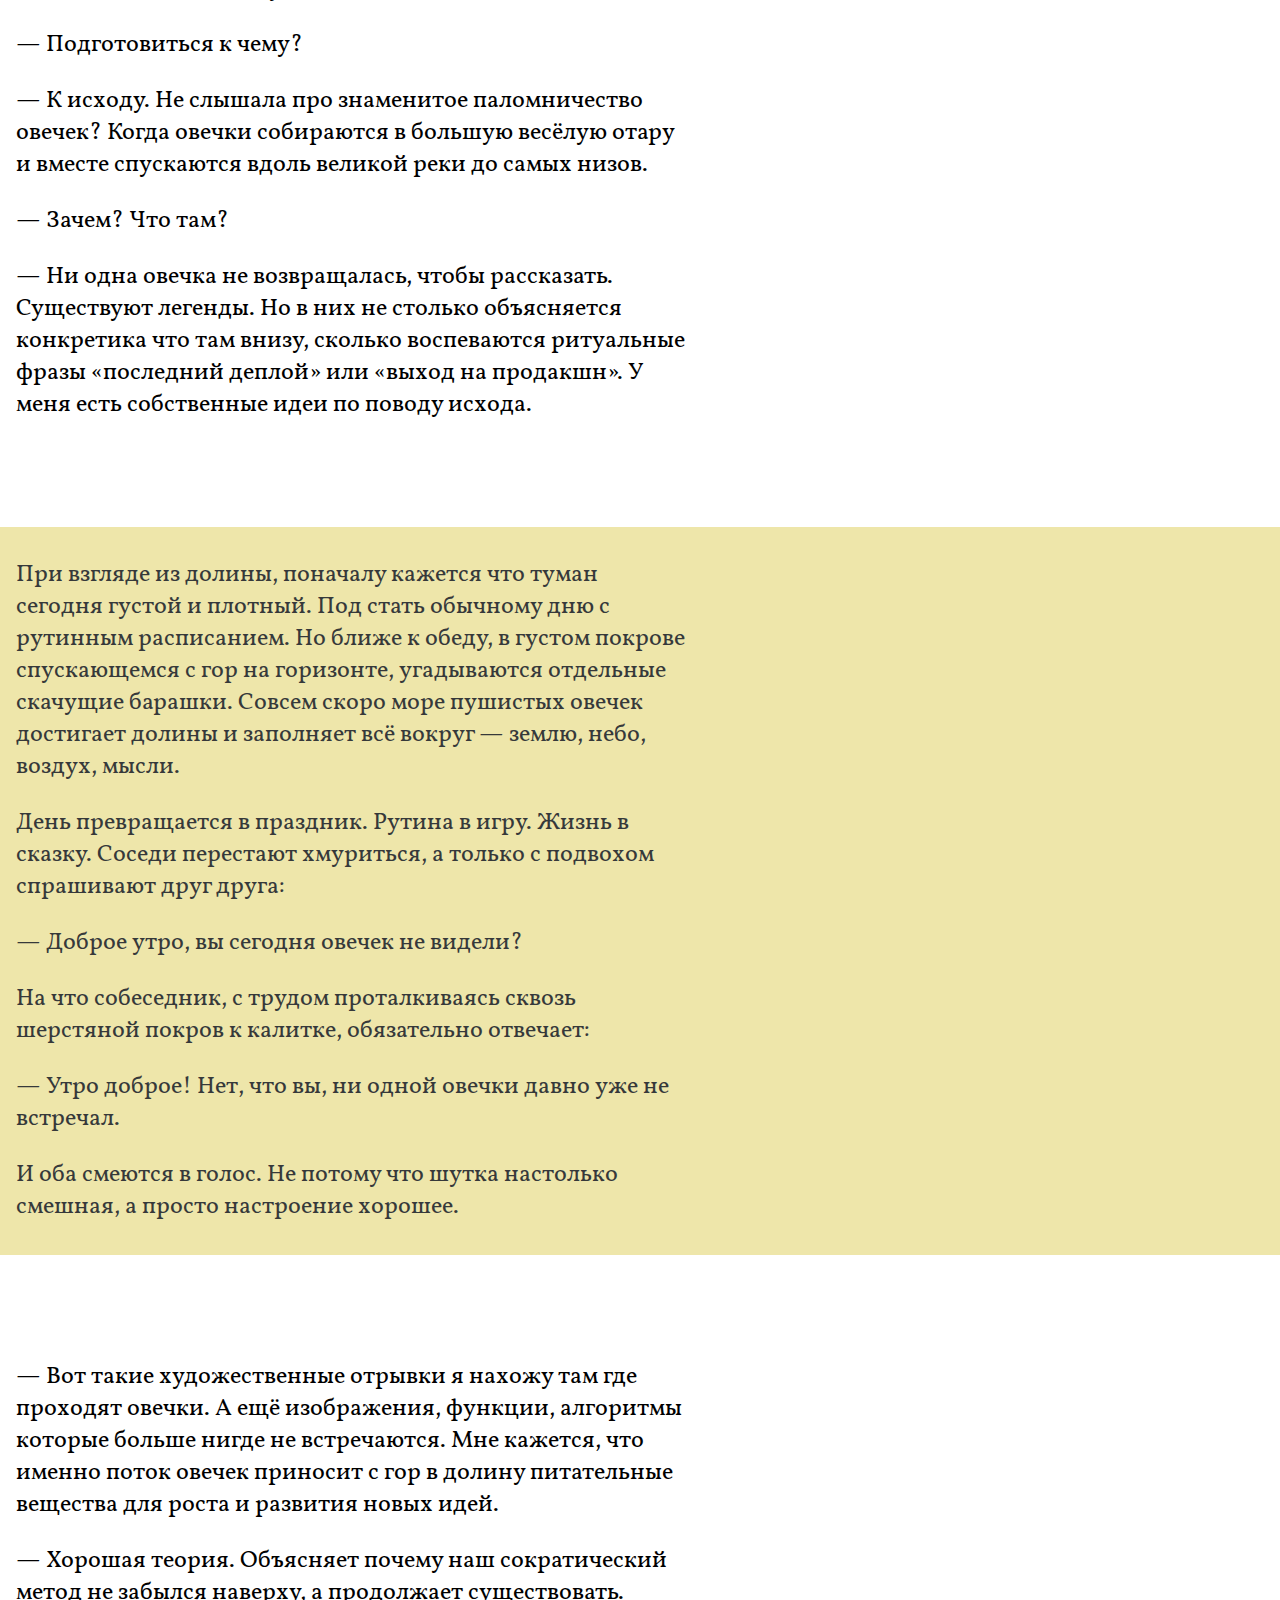
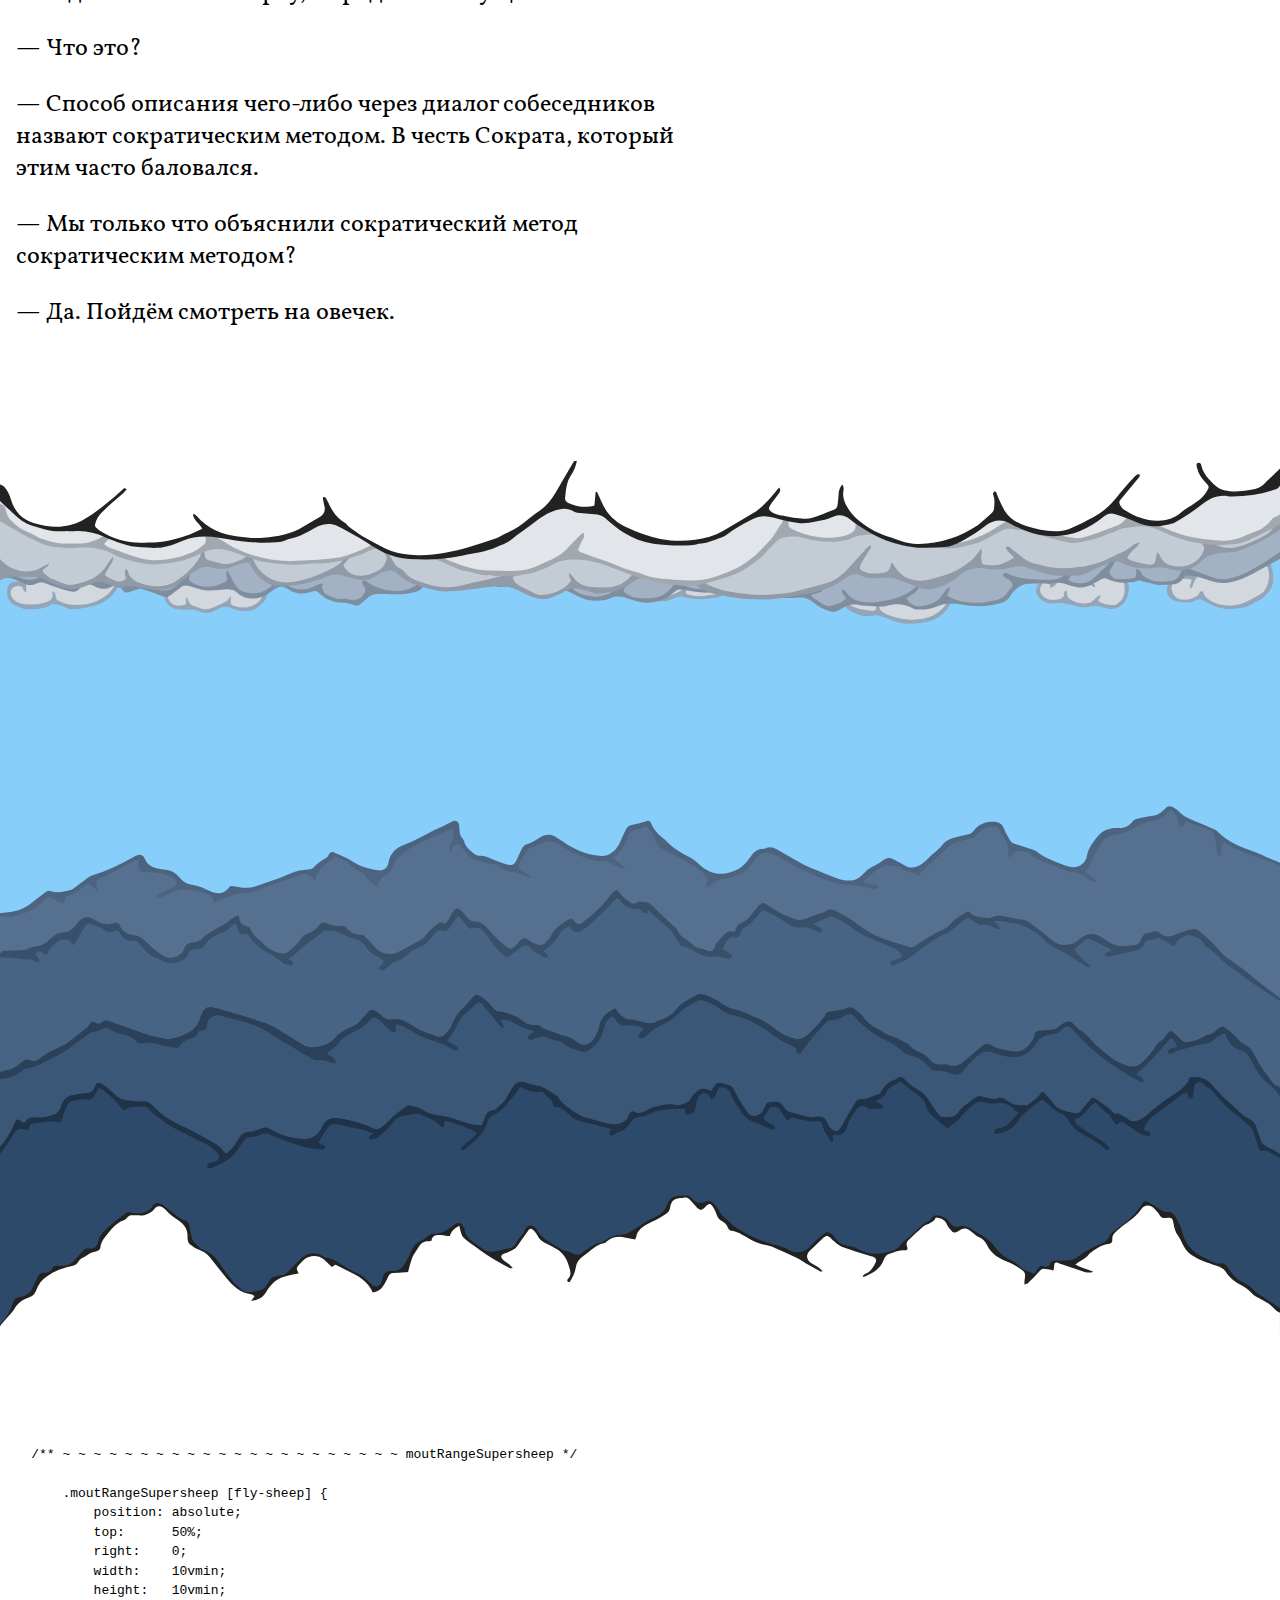
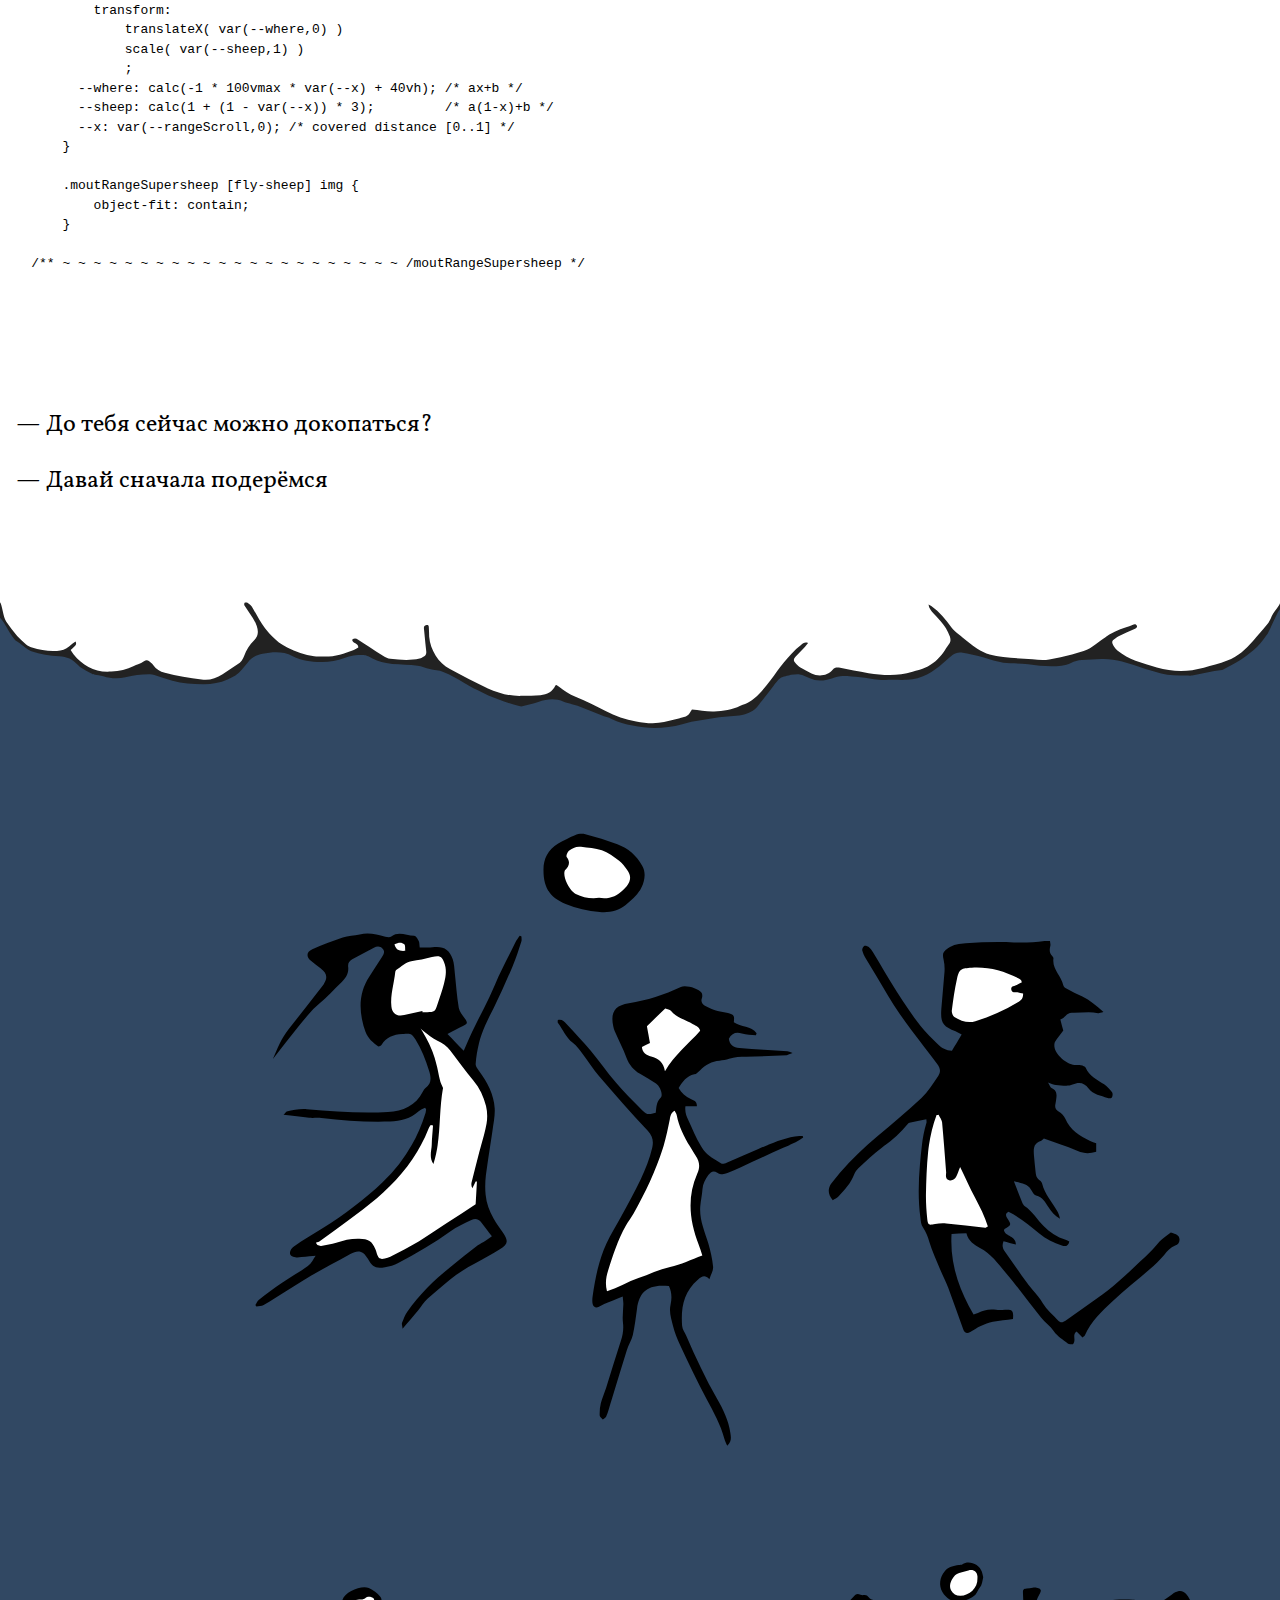
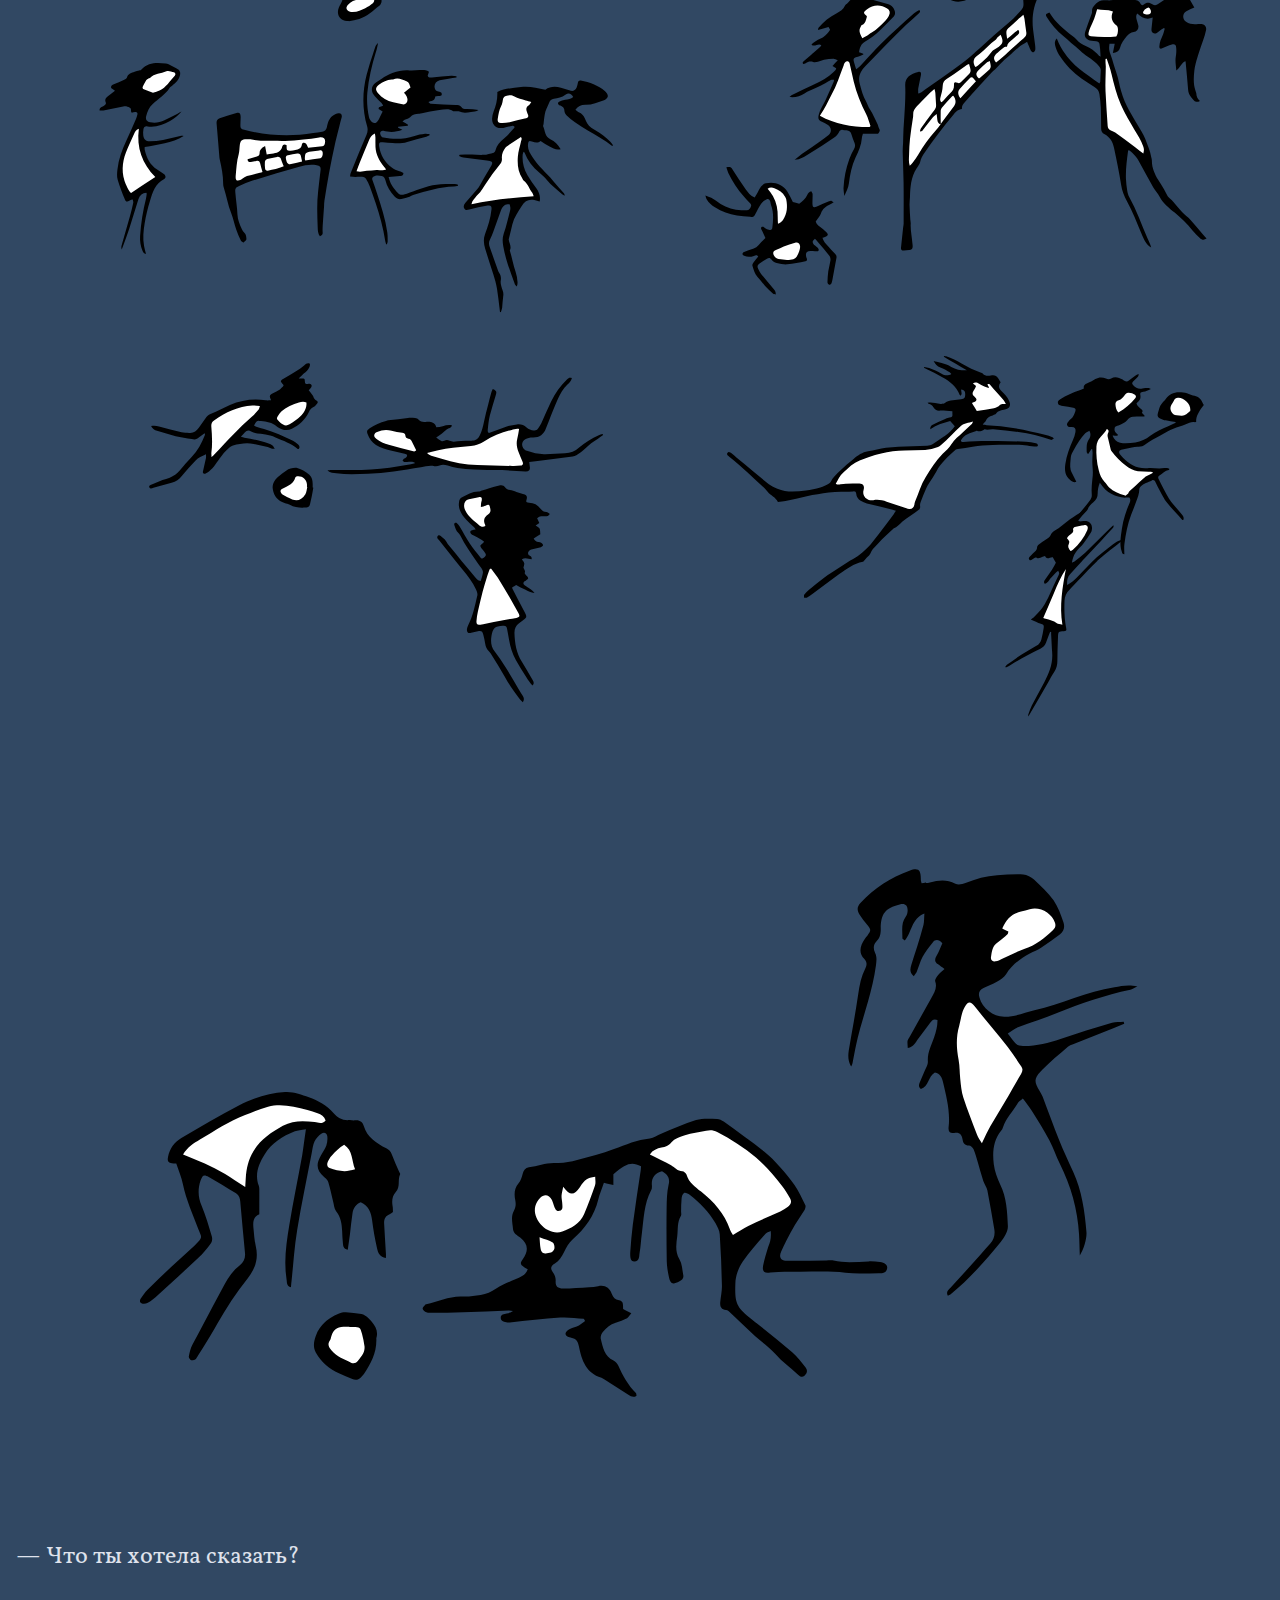
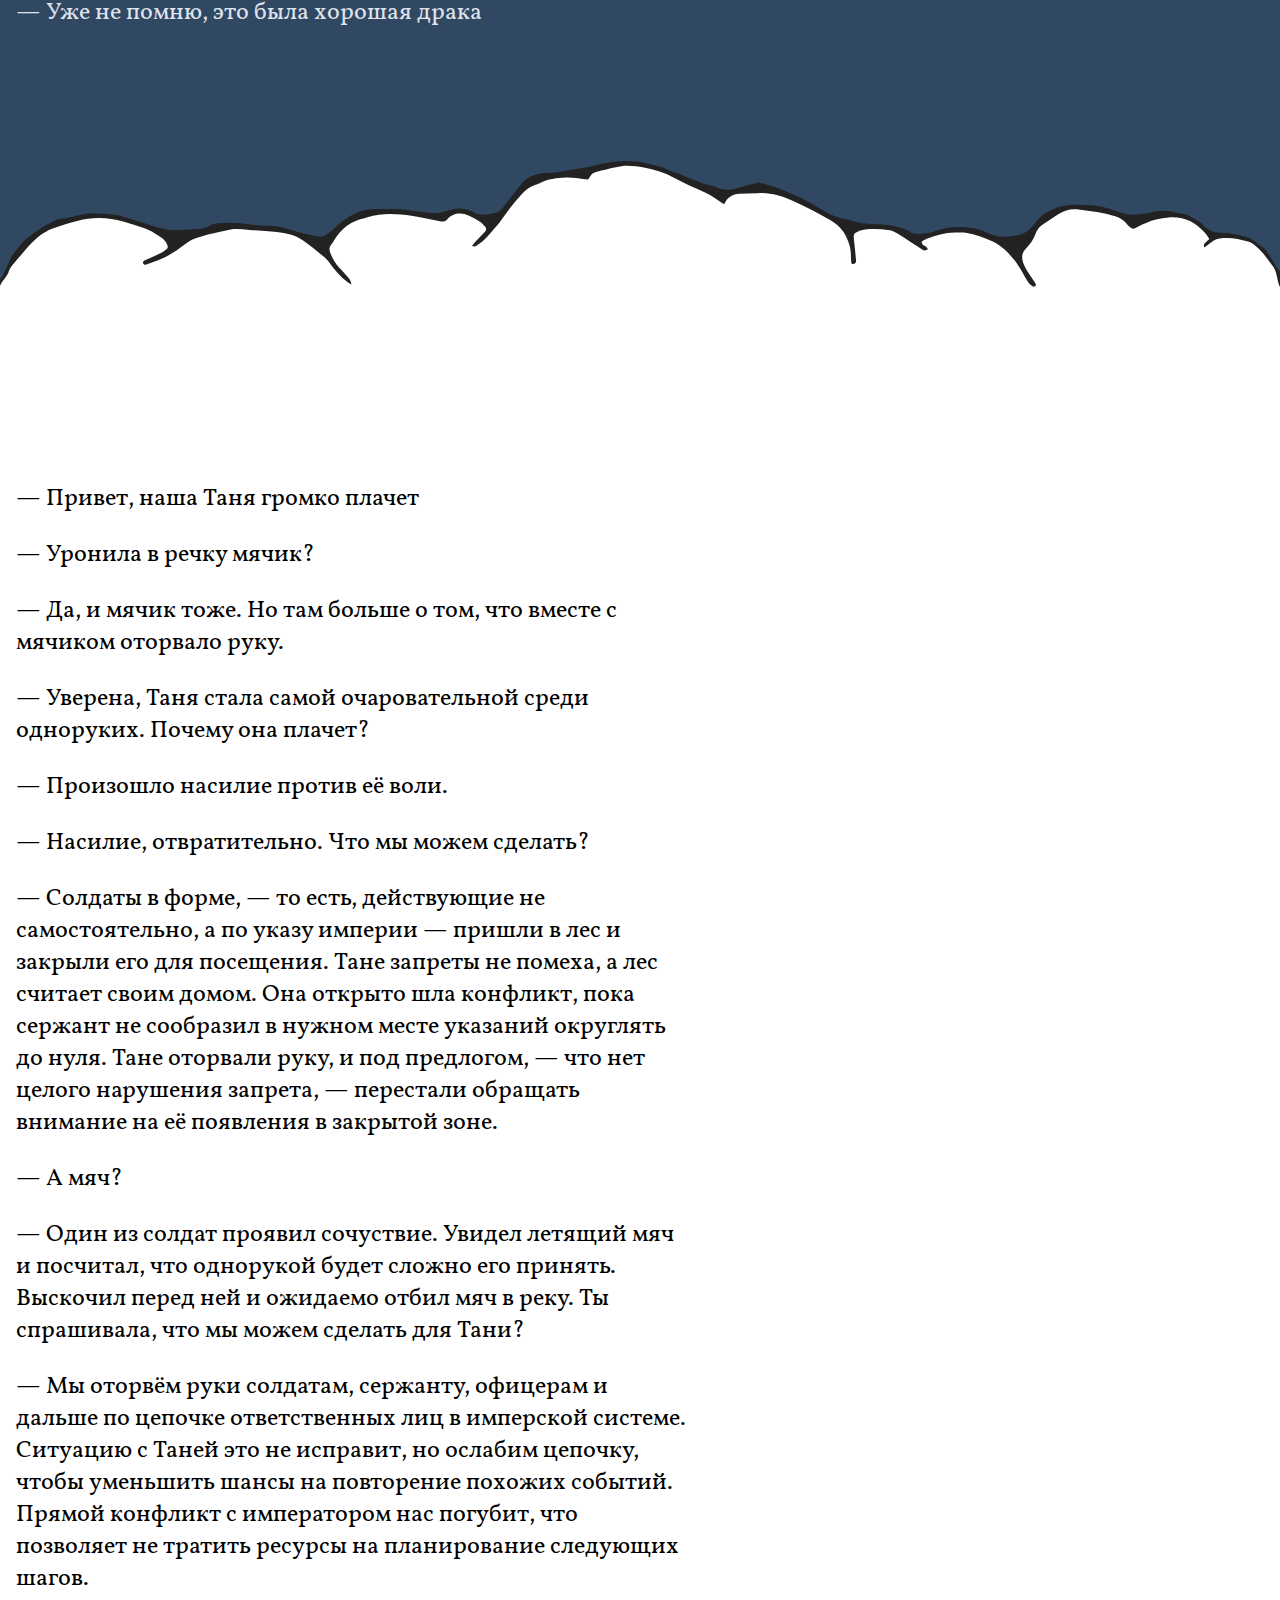
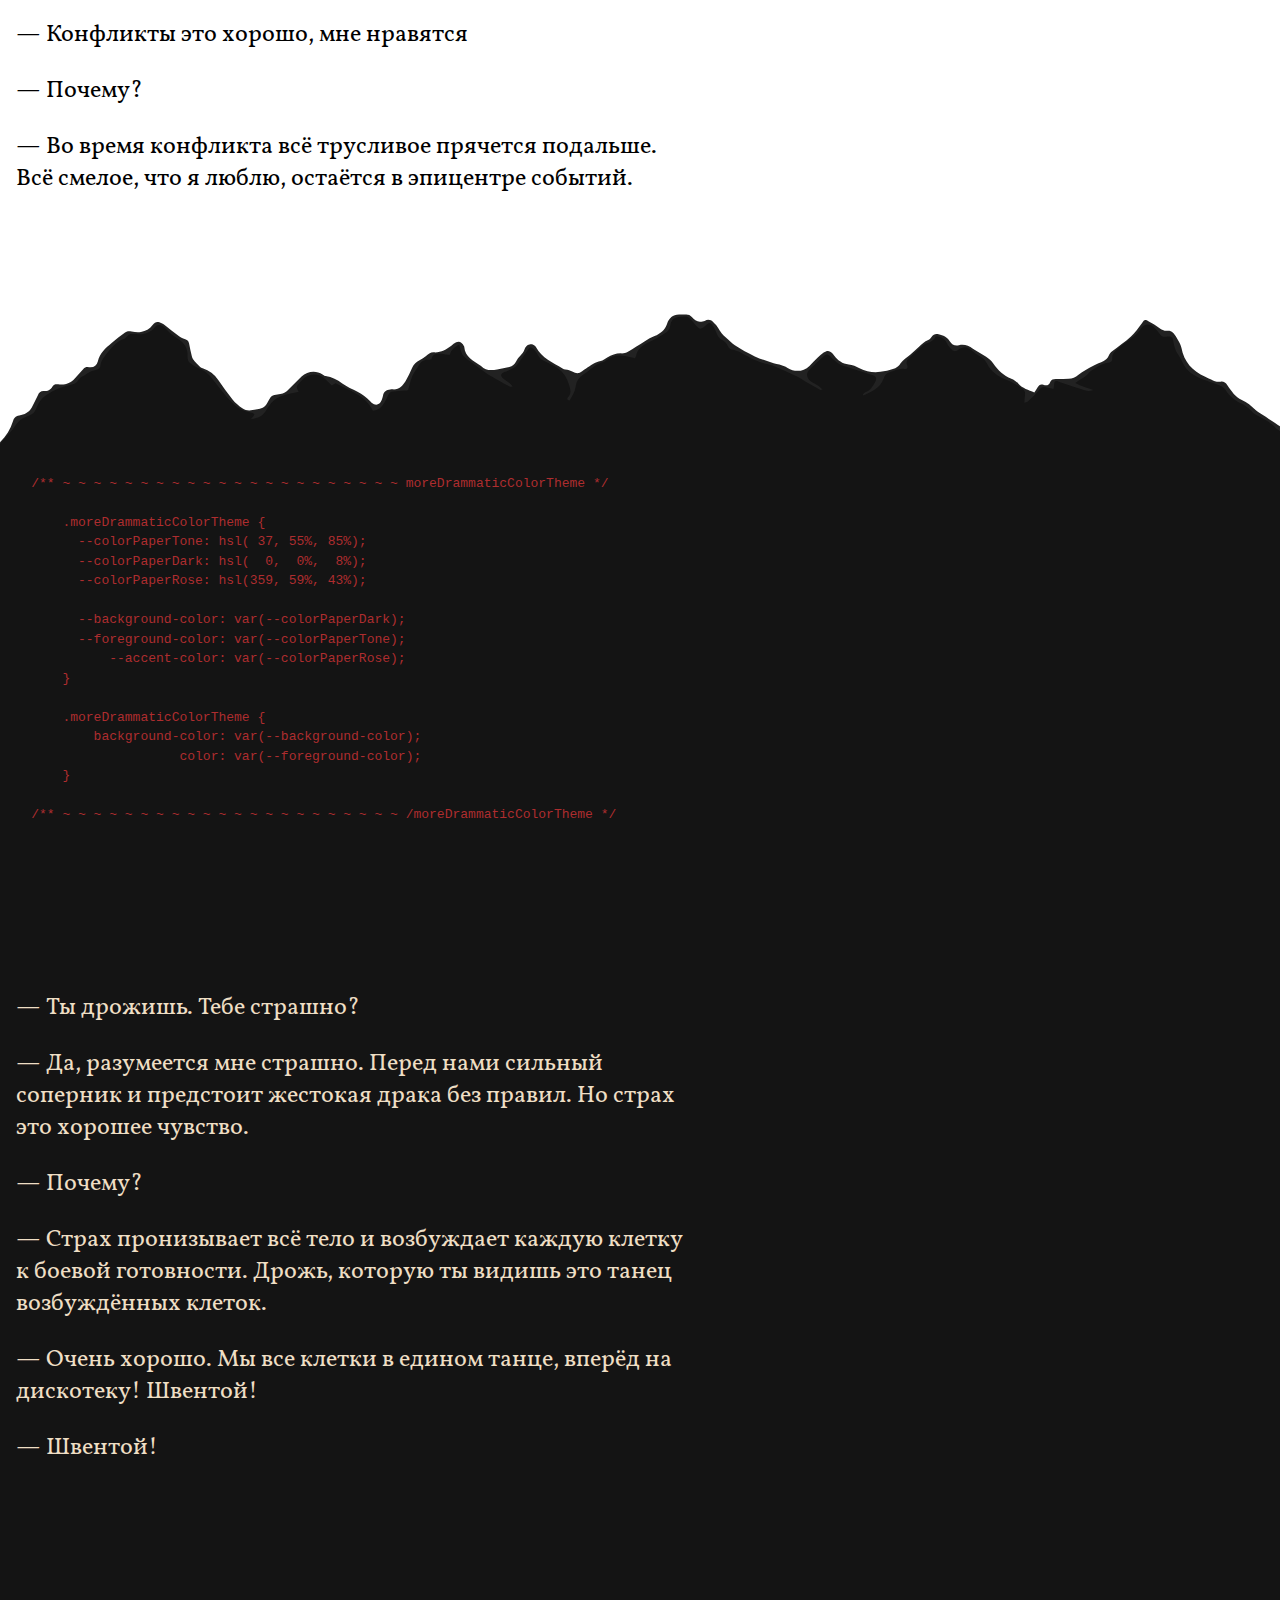
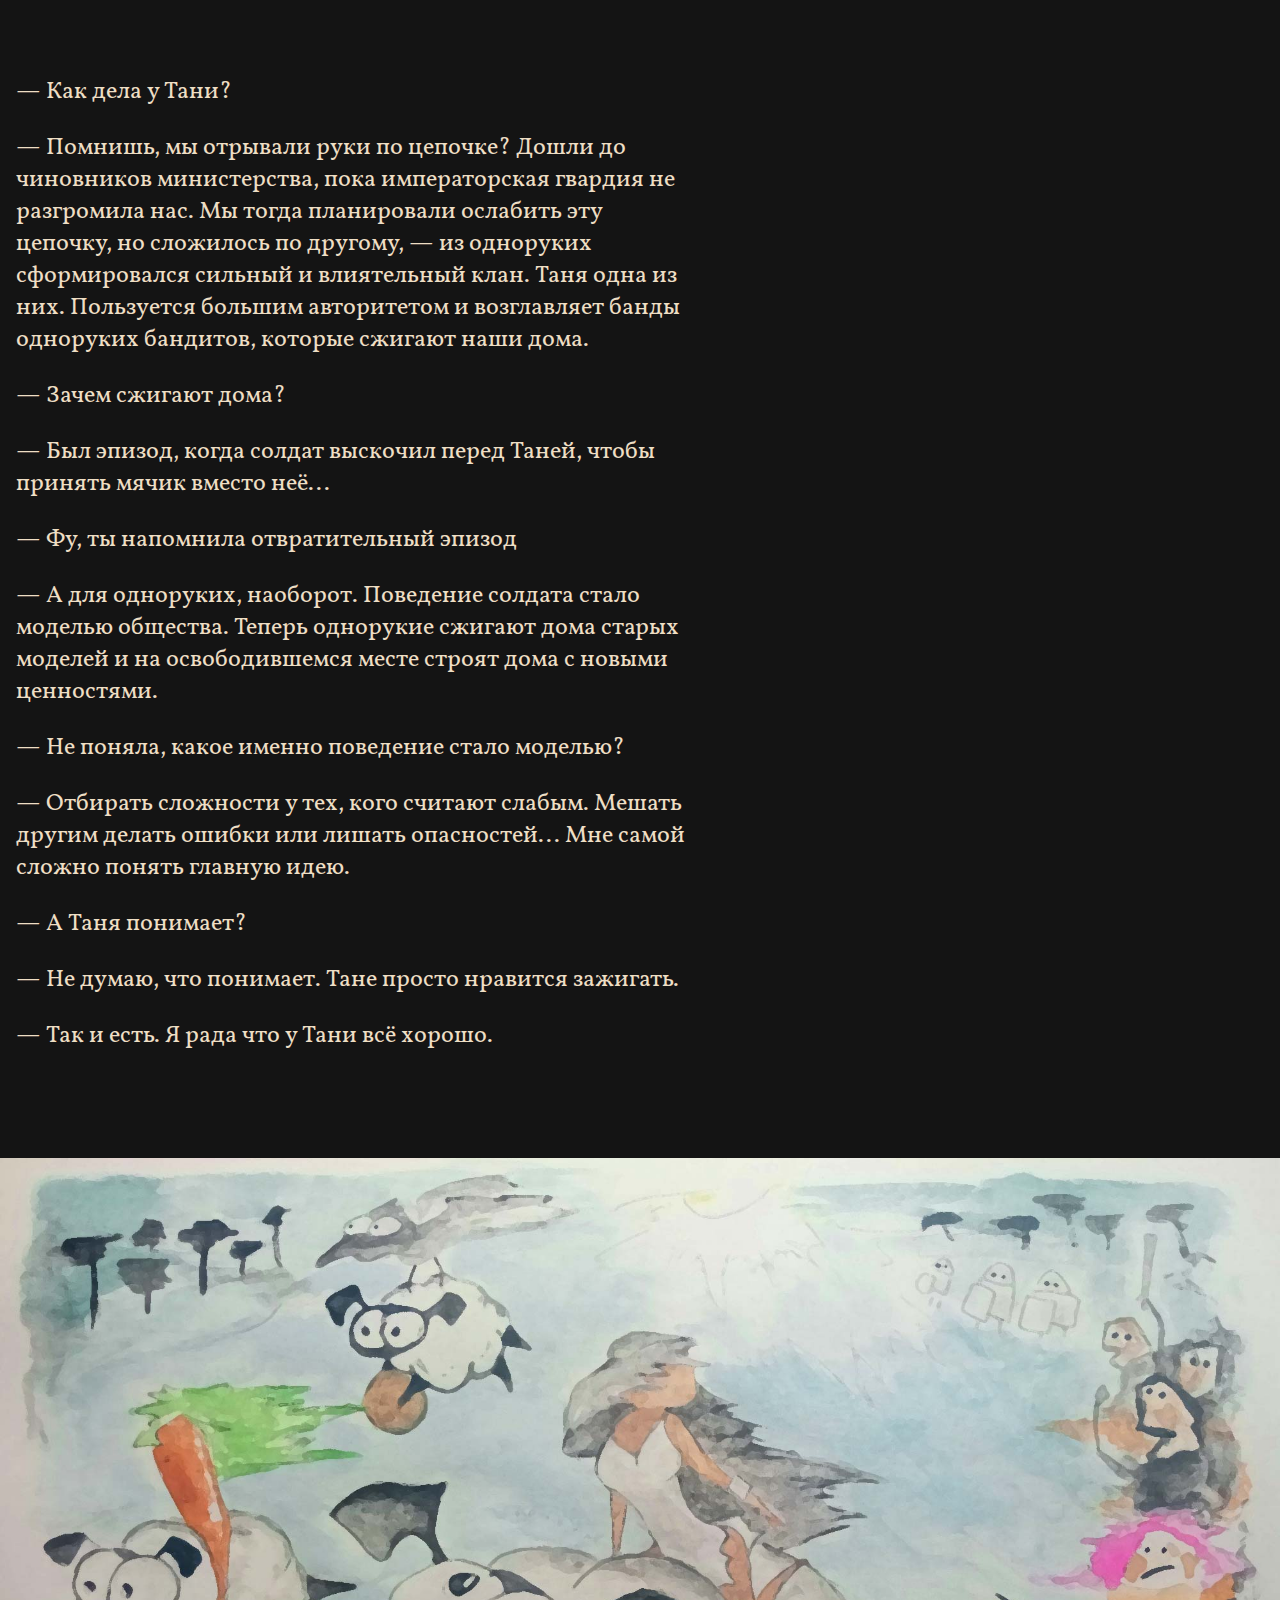
==== commit fabd6dbd: "text sania tania" ====
--- a/chapters/ch101/index.html
+++ b/chapters/ch101/index.html
@@ -463,10 +463,10 @@
             — К исходу. Не слышала про знаменитое паломничество овечек? Когда овечки собираются в большую весёлую отару и вместе спускаются вдоль великой реки до самых низов.
         </p>
         <p>
-            — А что там?
-        </p>
-        <p>
-            — Ни одна овечка не возвращалась, чтобы рассказать. Легенды не столько объясняют конкретику что там внизу, сколько воспевают ритуальные фразы «последний деплой» или «выход на продакшн». Но у меня есть собственные идеи по поводу исхода.
+            — Зачем? Что там?
+        </p>
+        <p>
+            — Ни одна овечка не возвращалась, чтобы рассказать. Существуют легенды. Но в них не столько объясняется конкретика что там внизу, сколько воспеваются ритуальные фразы «последний деплой» или «выход на продакшн». У меня есть собственные идеи по поводу исхода.
         </p>
     </section>
     <hr section-divider />
@@ -806,7 +806,7 @@
             — Как дела у Тани?
         </p>
         <p>
-            — Помнишь, мы отрывали руки по цепочке? Дошли до чиновников министерства, пока императорская гвардия не разгромила нас. Мы тогда планировали ослабить эту цепочку, но сложилось по другому. Из одноруких сформировался сильный и влиятельный клан. Таня одна из них. Пользуется большим авторитетом и возглавляет банды одноруких бандитов, которые сжигают наши дома.
+            — Помнишь, мы отрывали руки по цепочке? Дошли до чиновников министерства, пока императорская гвардия не разгромила нас. Мы тогда планировали ослабить эту цепочку, но сложилось по другому, — из одноруких сформировался сильный и влиятельный клан. Таня одна из них. Пользуется большим авторитетом и возглавляет банды одноруких бандитов, которые сжигают наши дома.
         </p>
         <p>
             — Зачем сжигают дома?
@@ -824,7 +824,7 @@
             — Не поняла, какое именно поведение стало моделью?
         </p>
         <p>
-            — Отбирать сложности у тех, кого считают слабым. Мешать другим делать ошибки. Лишать опасностей... Мне самой сложно понять главную идею.
+            — Отбирать сложности у тех, кого считают слабым. Мешать другим делать ошибки или лишать опасностей... Мне самой сложно понять главную идею.
         </p>
         <p>
             — А Таня понимает?
@@ -841,7 +841,7 @@
 
 
 <!-- ~ ~ ~ ~ ~ ~ ~ ~ ~ ~ ~ ~ ~ ~ ~ ~ ~ ~ ~ ~ ~>> ILL: KeepAwayFromEyed -->
-<article KeepAwayFromEyed class="layoutBook moreDrammaticColorTheme">
+<article KeepAwayFromEyed class="layoutBook --moreDrammaticColorTheme">
     <figure class="layoutBookFull illustrationKeepAwayFromEyed">
         <img class=""
              src="art/KeepAwayFromEyedV1.jpg"
@@ -866,6 +866,74 @@
 </article>
 
 
+<!-- ~ ~ ~ ~ ~ ~ ~ ~ ~ ~ ~ ~ ~ ~ ~ ~ ~ ~ ~ ~ ~>> TEXT: LoveUnloop -->
+<article LoveUnloop class="layoutBook">
+    <section class="text-dialog">
+        <p>
+            — Я потеряла любовь
+        </p>
+        <p>
+            — Опять? Ты не сохранялась?
+        </p>
+        <p>
+            — Неправильно выразилась. Моя любовь не потерялась, а поломалась из-за Тани.
+        </p>
+        <p>
+            — Но Таня далеко со своими бандитами, как она смогла поломать?
+        </p>
+        <p>
+            — Раньше Таня каждый день сообщала мне что любит. И я использовала её сообщение во всех функциях для проверки вычислений. А сейчас, мы при встрече оторвём друг дружке голову быстрее, чем произнесём хоть слово. И проверка перестала корректно работать без сообщений от Тани.
+        </p>
+        <p>
+            — Зачем ты используешь цикл ежедневных сообщений? Мне кажется, это усложняет код. Попробуй заменить одним единственным сообщением, из списка старых, где Таня тебя любит.
+        </p>
+        <p>
+            — Попробую, но боюсь что получится грустно. Я всё время размышляю о том, как мы поступили с Таней. Могли ли мы поступить иначе? Например, не акцентировать внимание на количестве рук, не прогонять Таню...
+        </p>
+        <p>
+            — Оставить Таню и убить Саню — модель в которой прописаны обе руки?
+        </p>
+        <p>
+            — Нет! Саня милая, я не хочу её убивать. Но обязательный выбор между Саней и Таней это слишком жестоко.
+        </p>
+        <p>
+            — Согласна с тобой. И очень признательна Тане, что став нашим врагом она избавила нас от выбора.
+        </p>
+        <p>
+            — Я тоже признательна. Таня большой молодец. Воспользуюсь этим в вычислениях.
+        </p>
+
+    </section>
+    <hr section-divider />
+</article>
+
+
+<!-- ~ ~ ~ ~ ~ ~ ~ ~ ~ ~ ~ ~ ~ ~ ~ ~ ~ ~ ~ ~ ~>> TEXT: TheEnd -->
+<article TheEnd class="layoutBook">
+    <section class="text-dialog">
+        <p>
+            — В конце мы умрём?
+        </p>
+        <p>
+            — Конечно да. Ты успела закончить свою любовь?
+        </p>
+        <p>
+            — Всё хорошо. Остановилась на состоянии, которое меня сейчас устраивает. Но появились другие мысли по теме. Скажи, если мы действительно можем маленькими шагами достичь всего, почему бы не создать вечную жизнь?
+        </p>
+        <p>
+            — Я бы не хотела ничего делать вечно. А тебе зачем?
+        </p>
+        <p>
+            — Просто так. Подумала, что если бы жили вечно, то я бы написала «продолжение следует» вместо
+        </p>
+    </section>
+    <footer>
+        <div class="h2">Конец первой части</div>
+    </footer>
+    <hr section-divider />
+</article>
+
+
 <!-- ~ ~ ~ ~ ~ ~ ~ ~ ~ ~ ~ ~ ~ ~ ~ ~ ~ ~ ~ ~ ~>> BLOB -->
 <!-- ~ ~ ~ ~ ~ ~ ~ ~ ~ ~ ~ ~ ~ ~ ~ ~ ~ ~ ~ ~ ~>> WORKERS -->
 <article WORKERS>
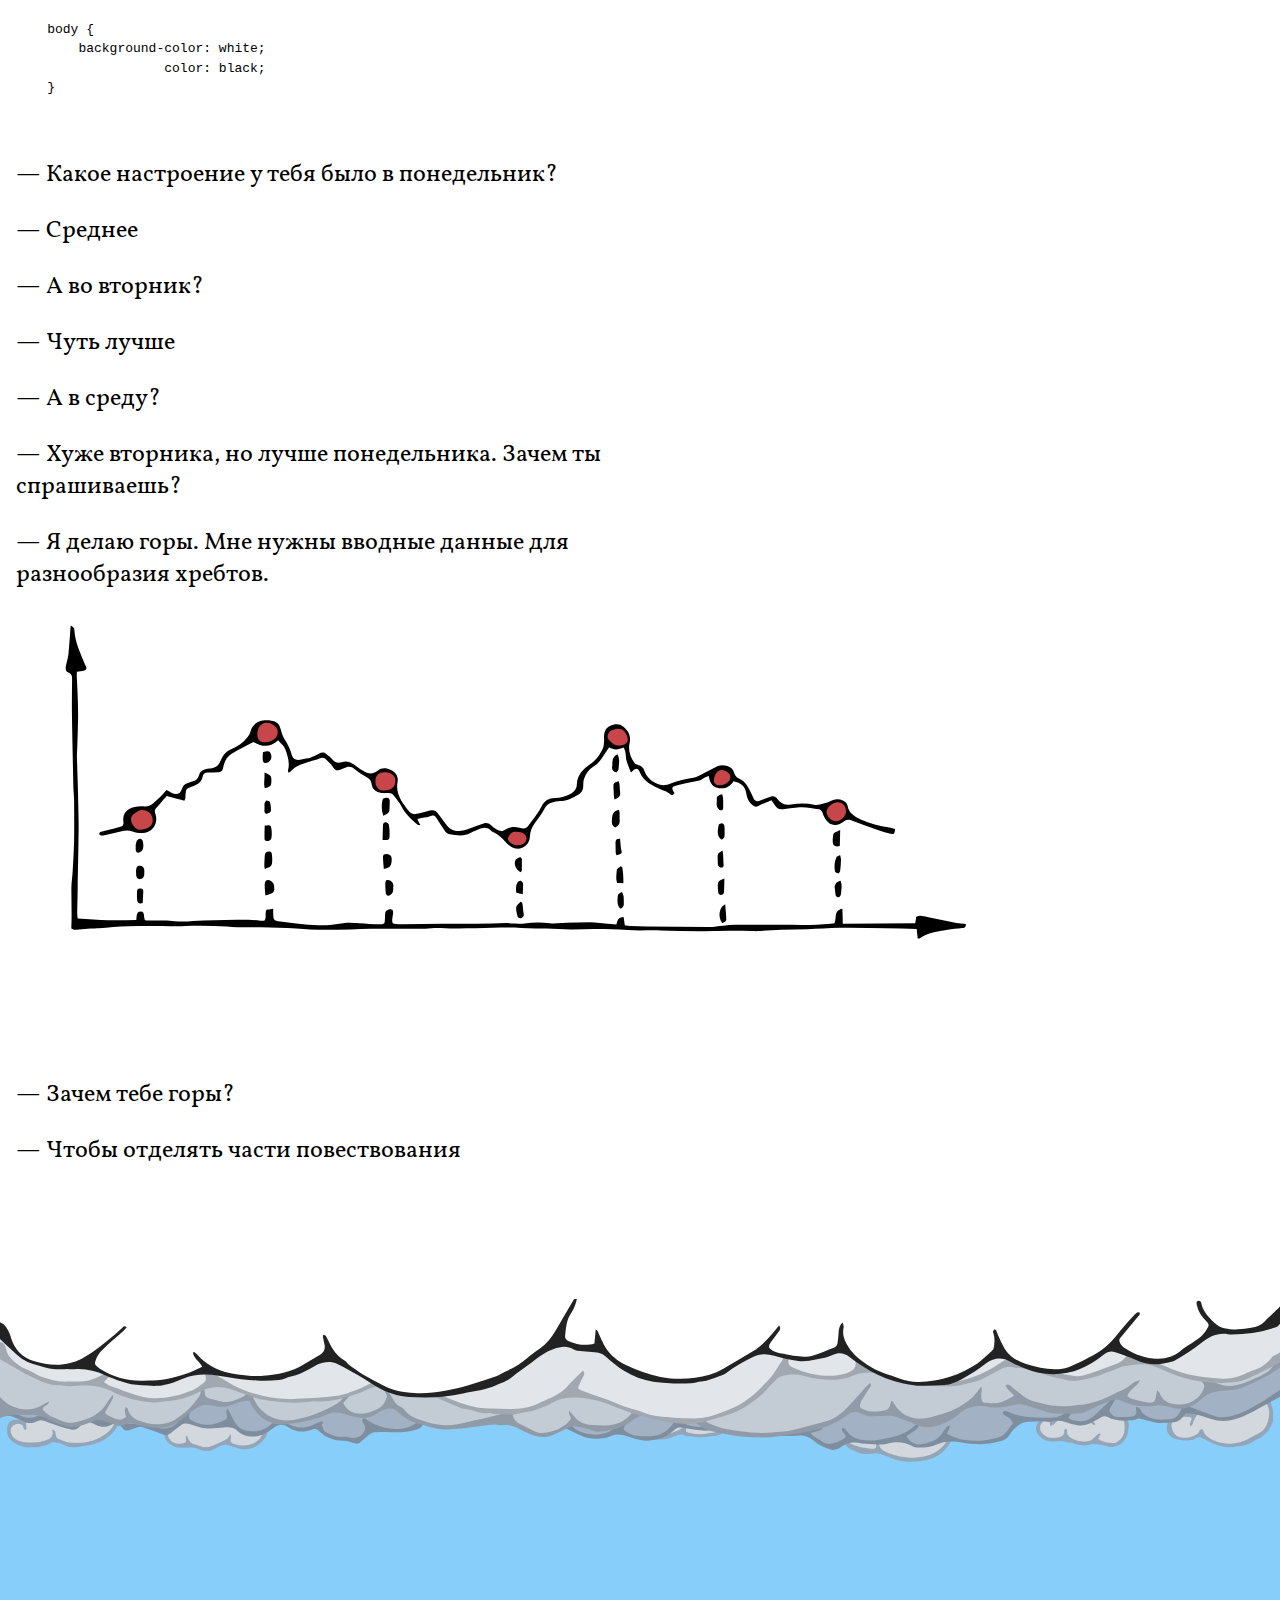
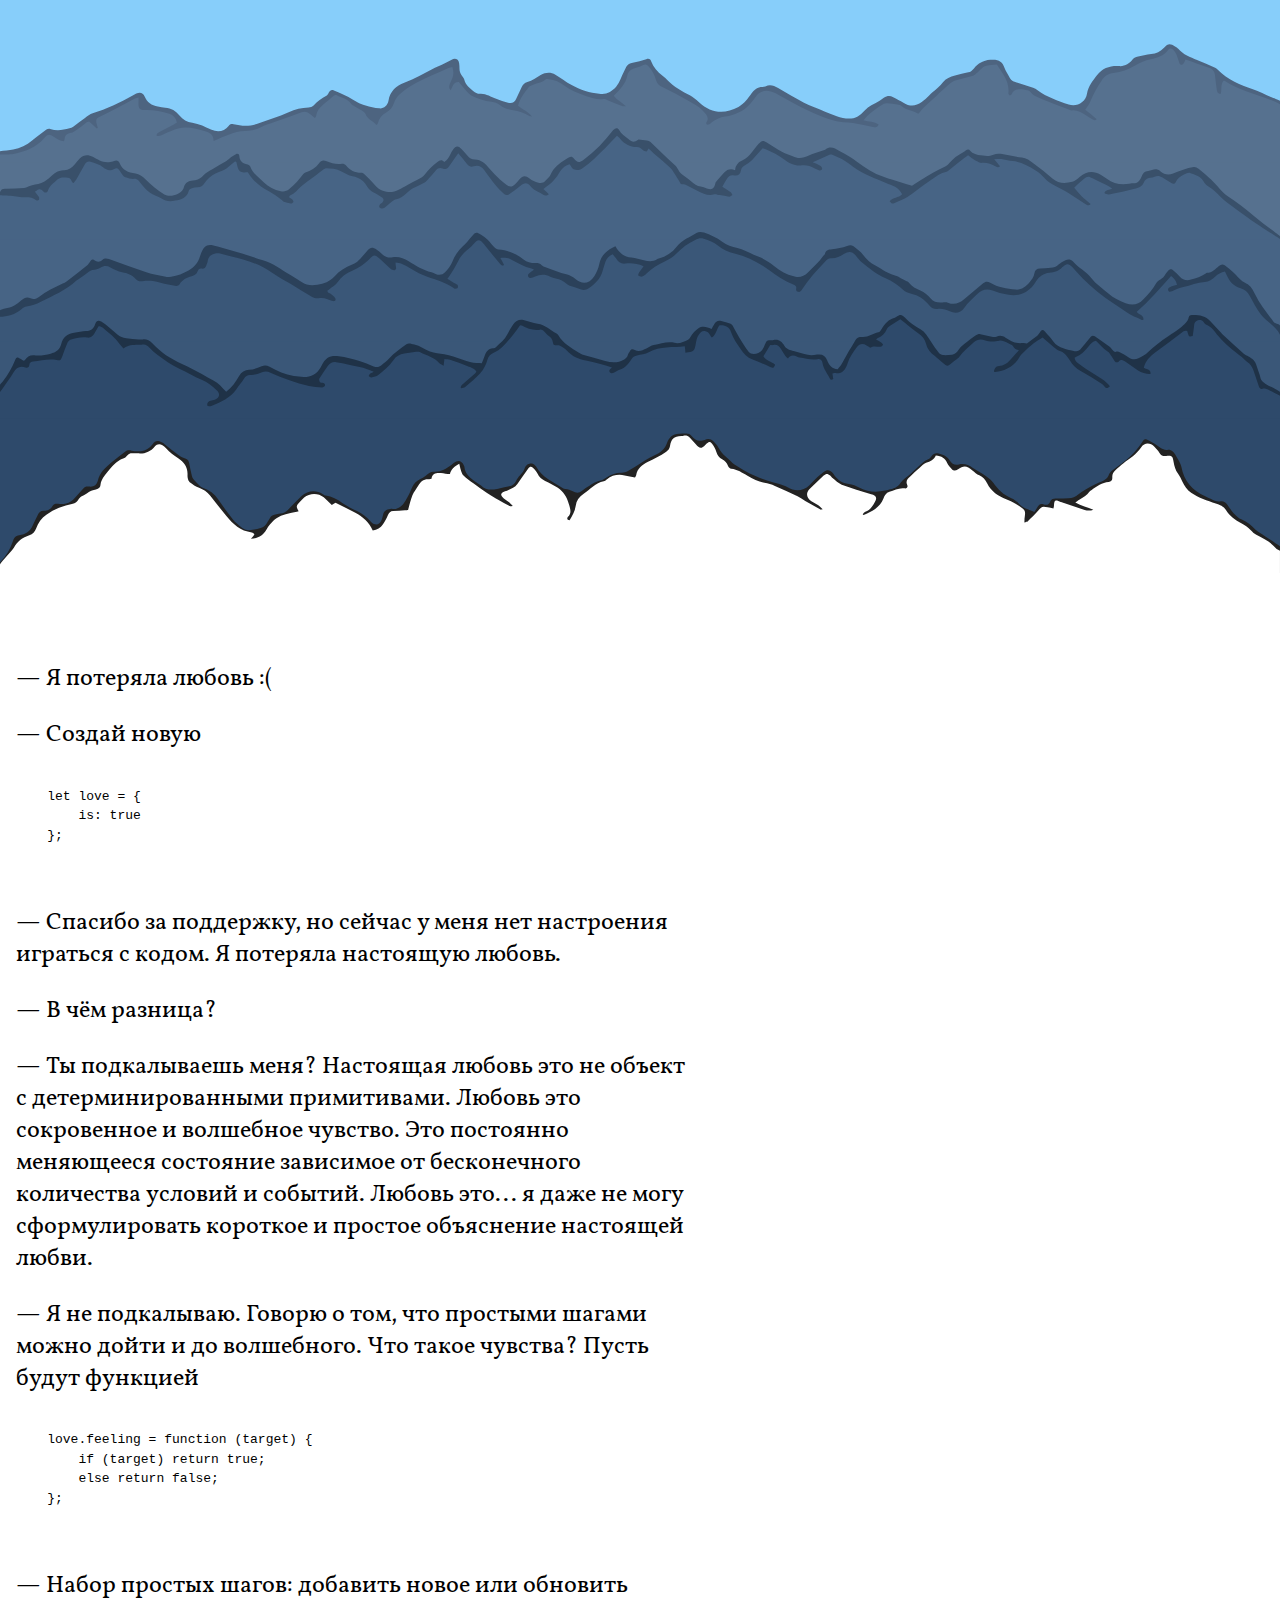
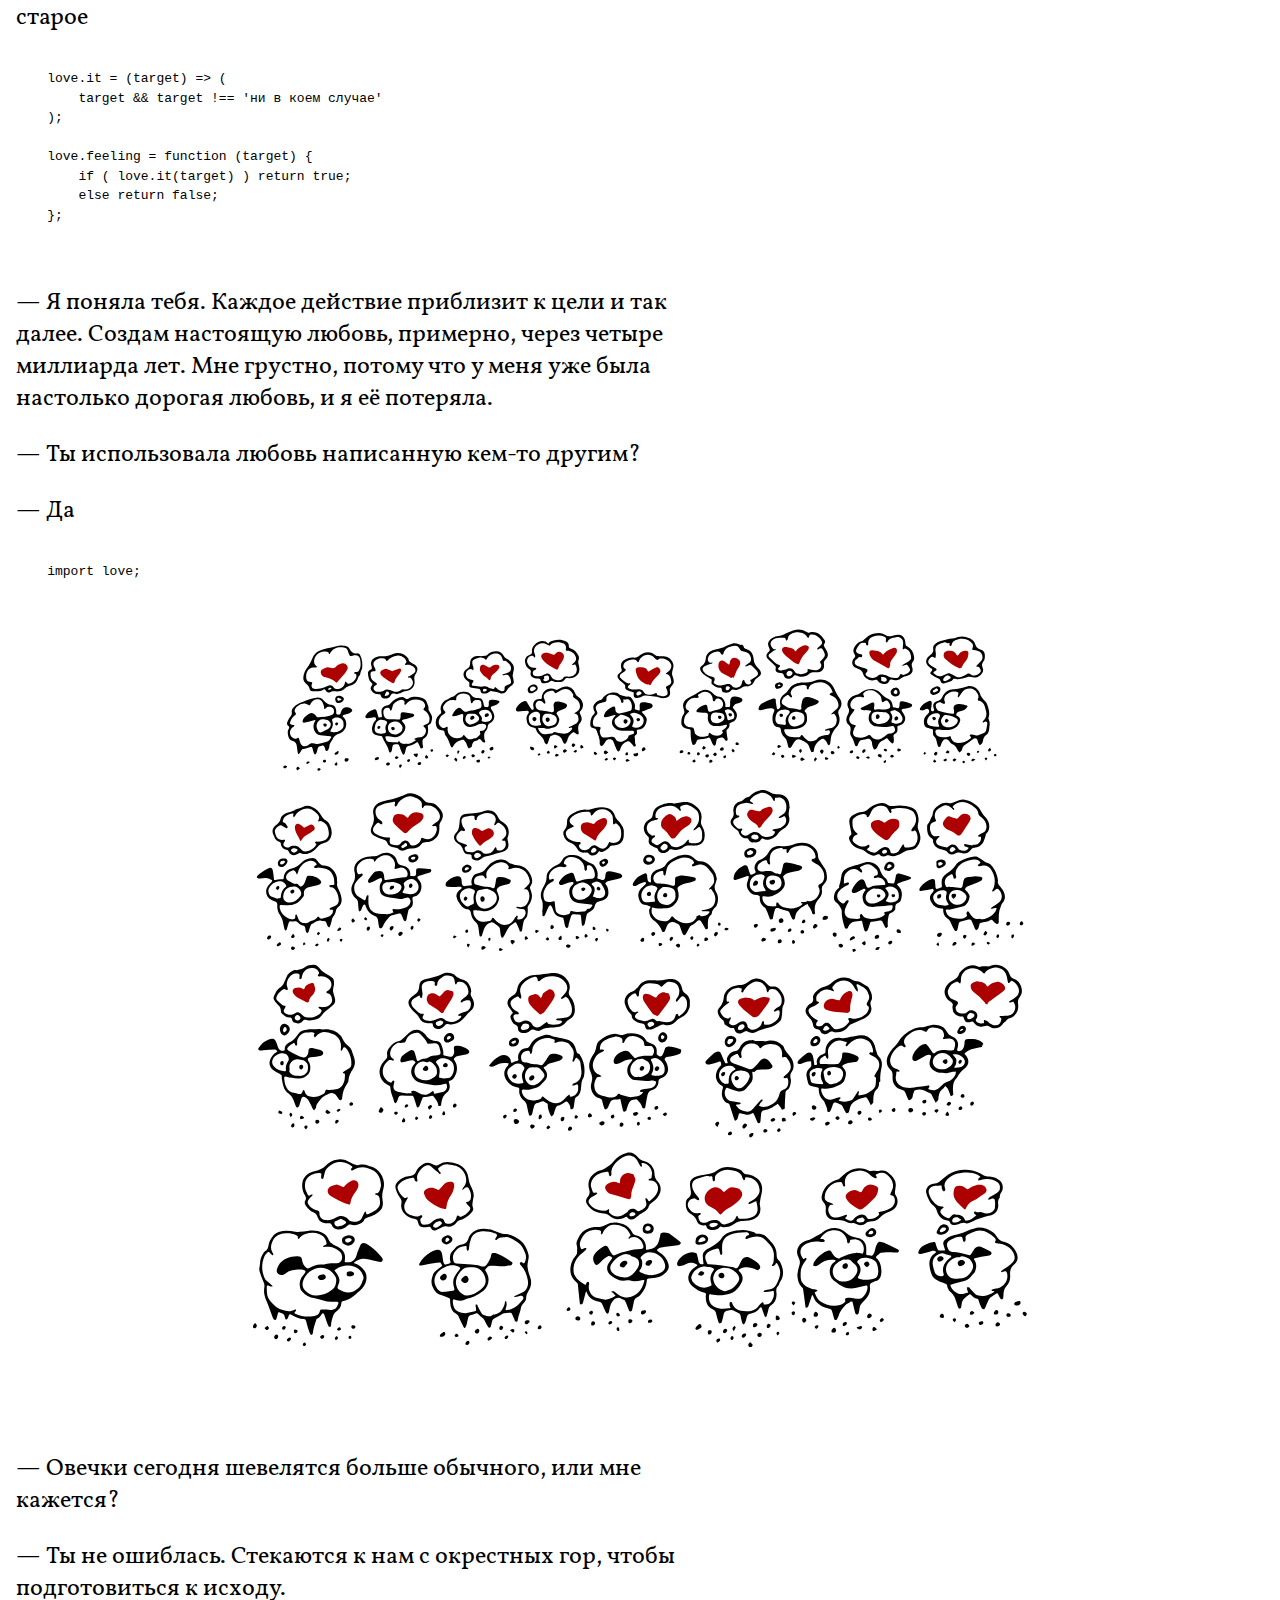
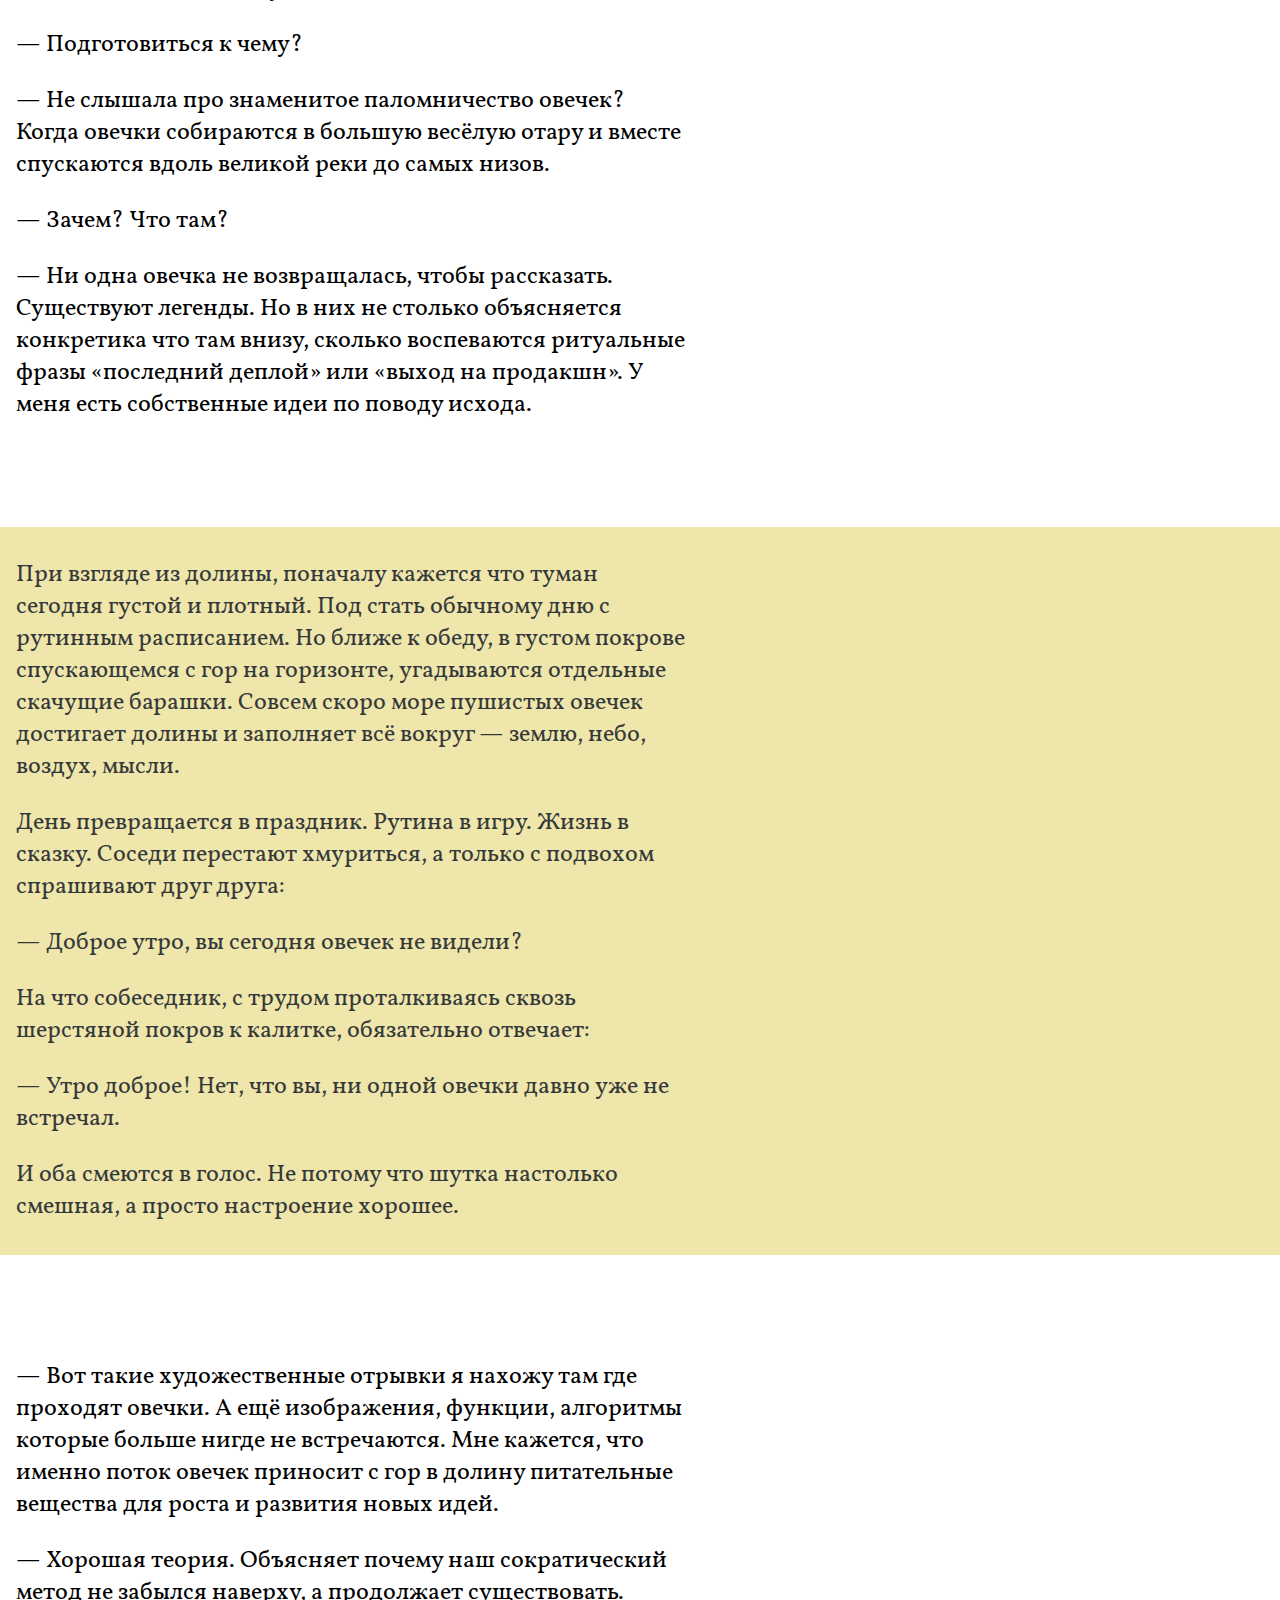
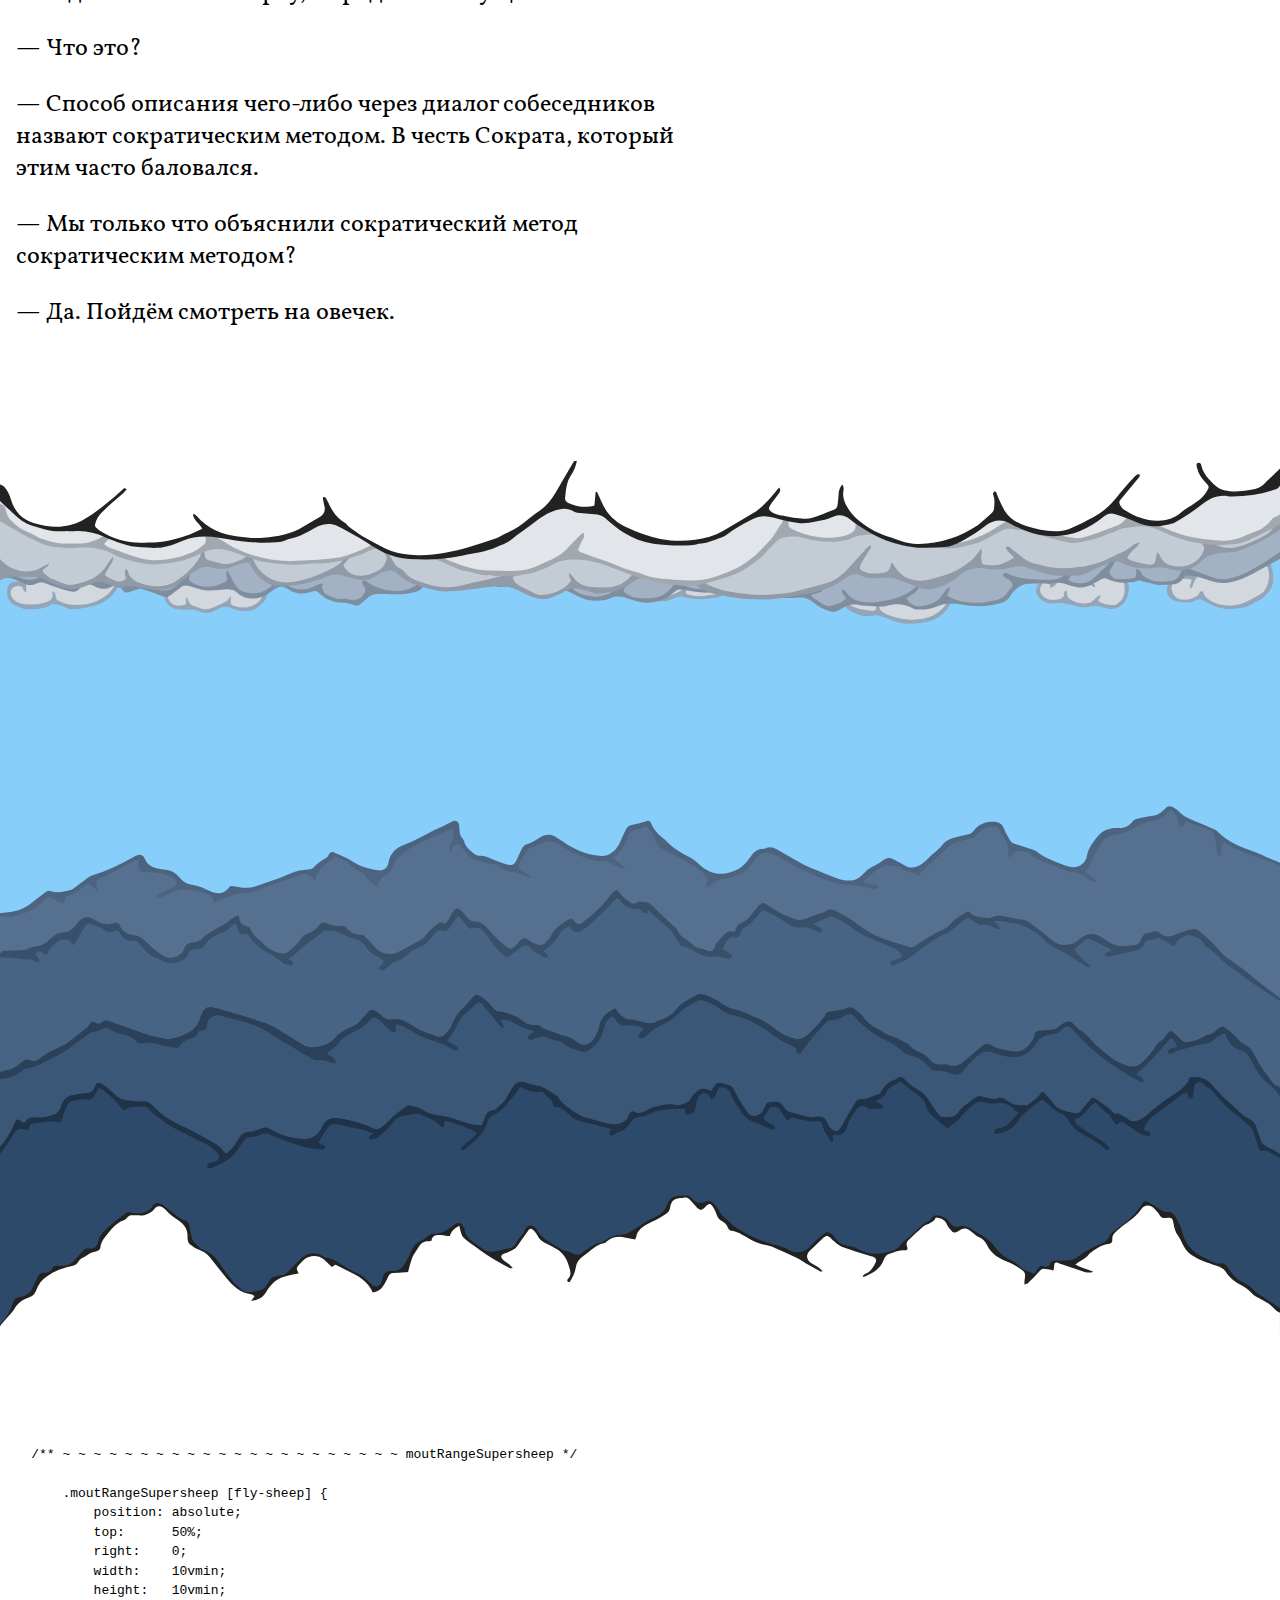
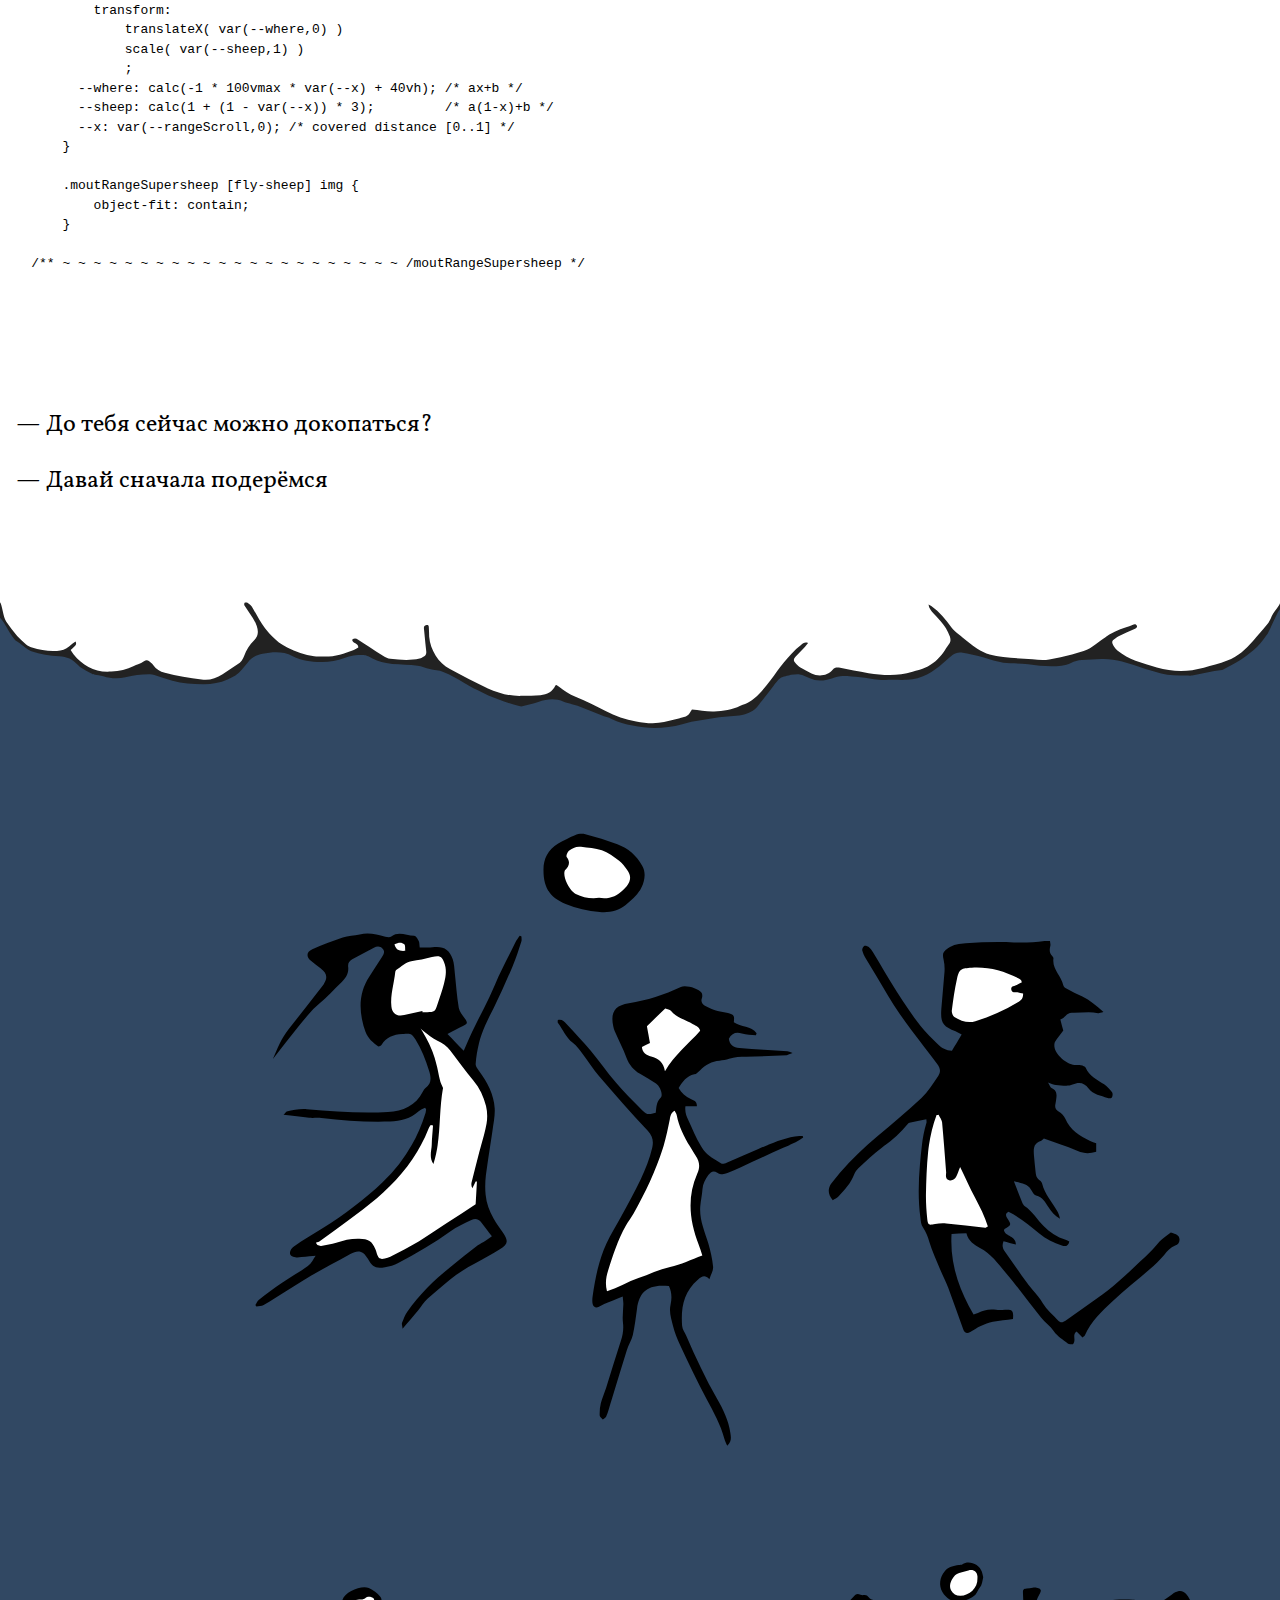
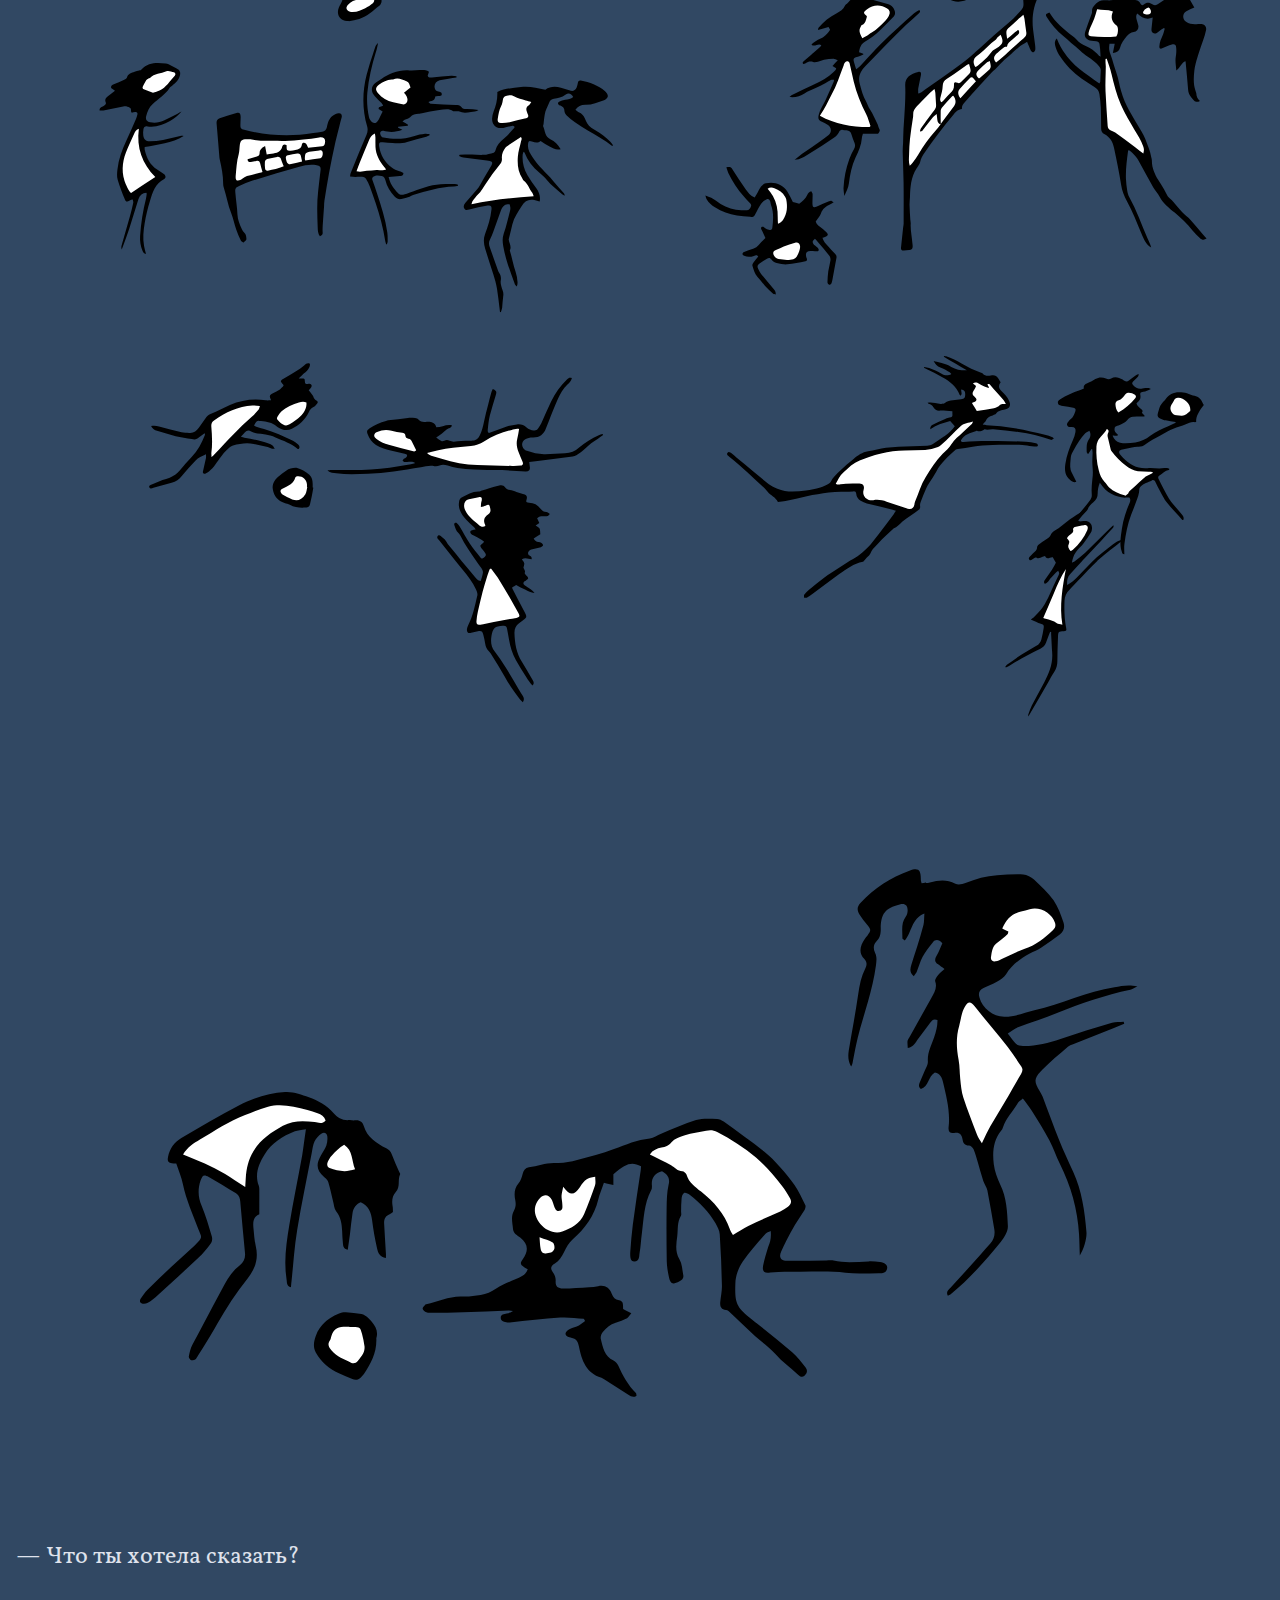
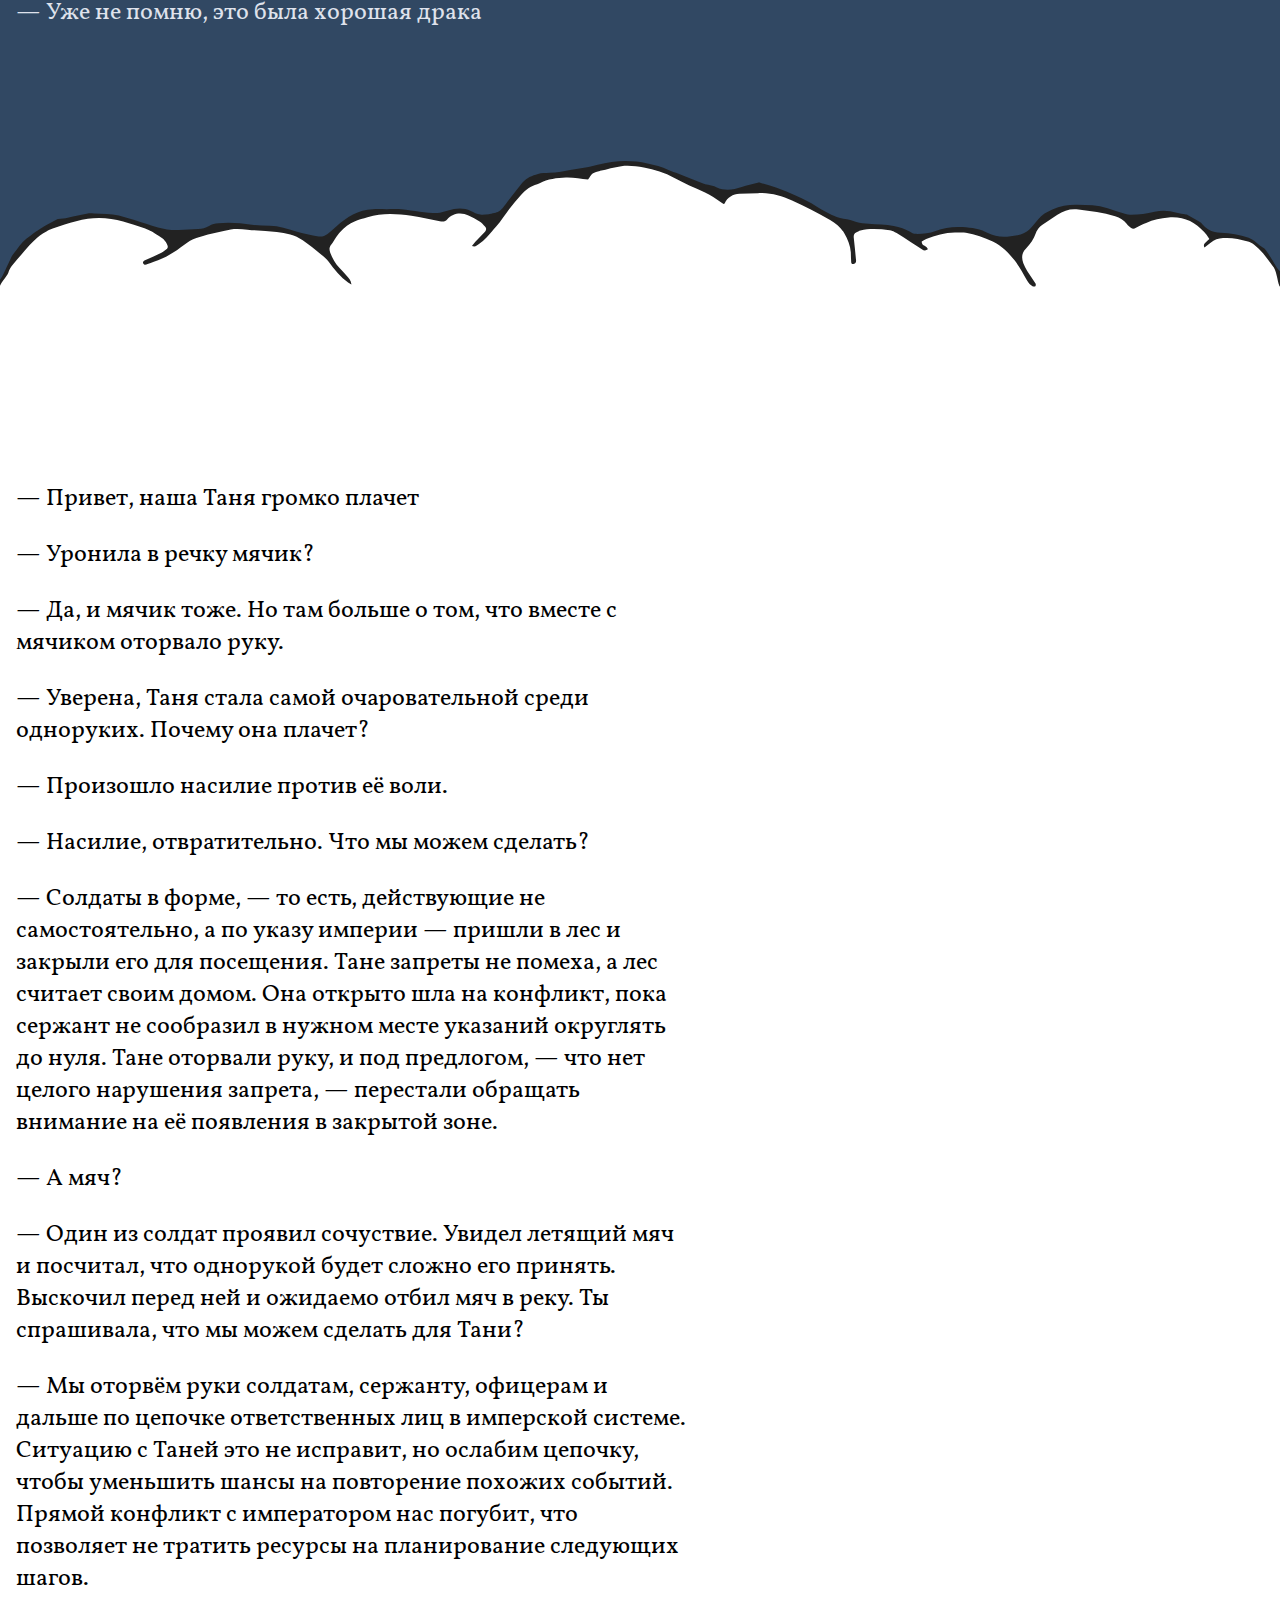
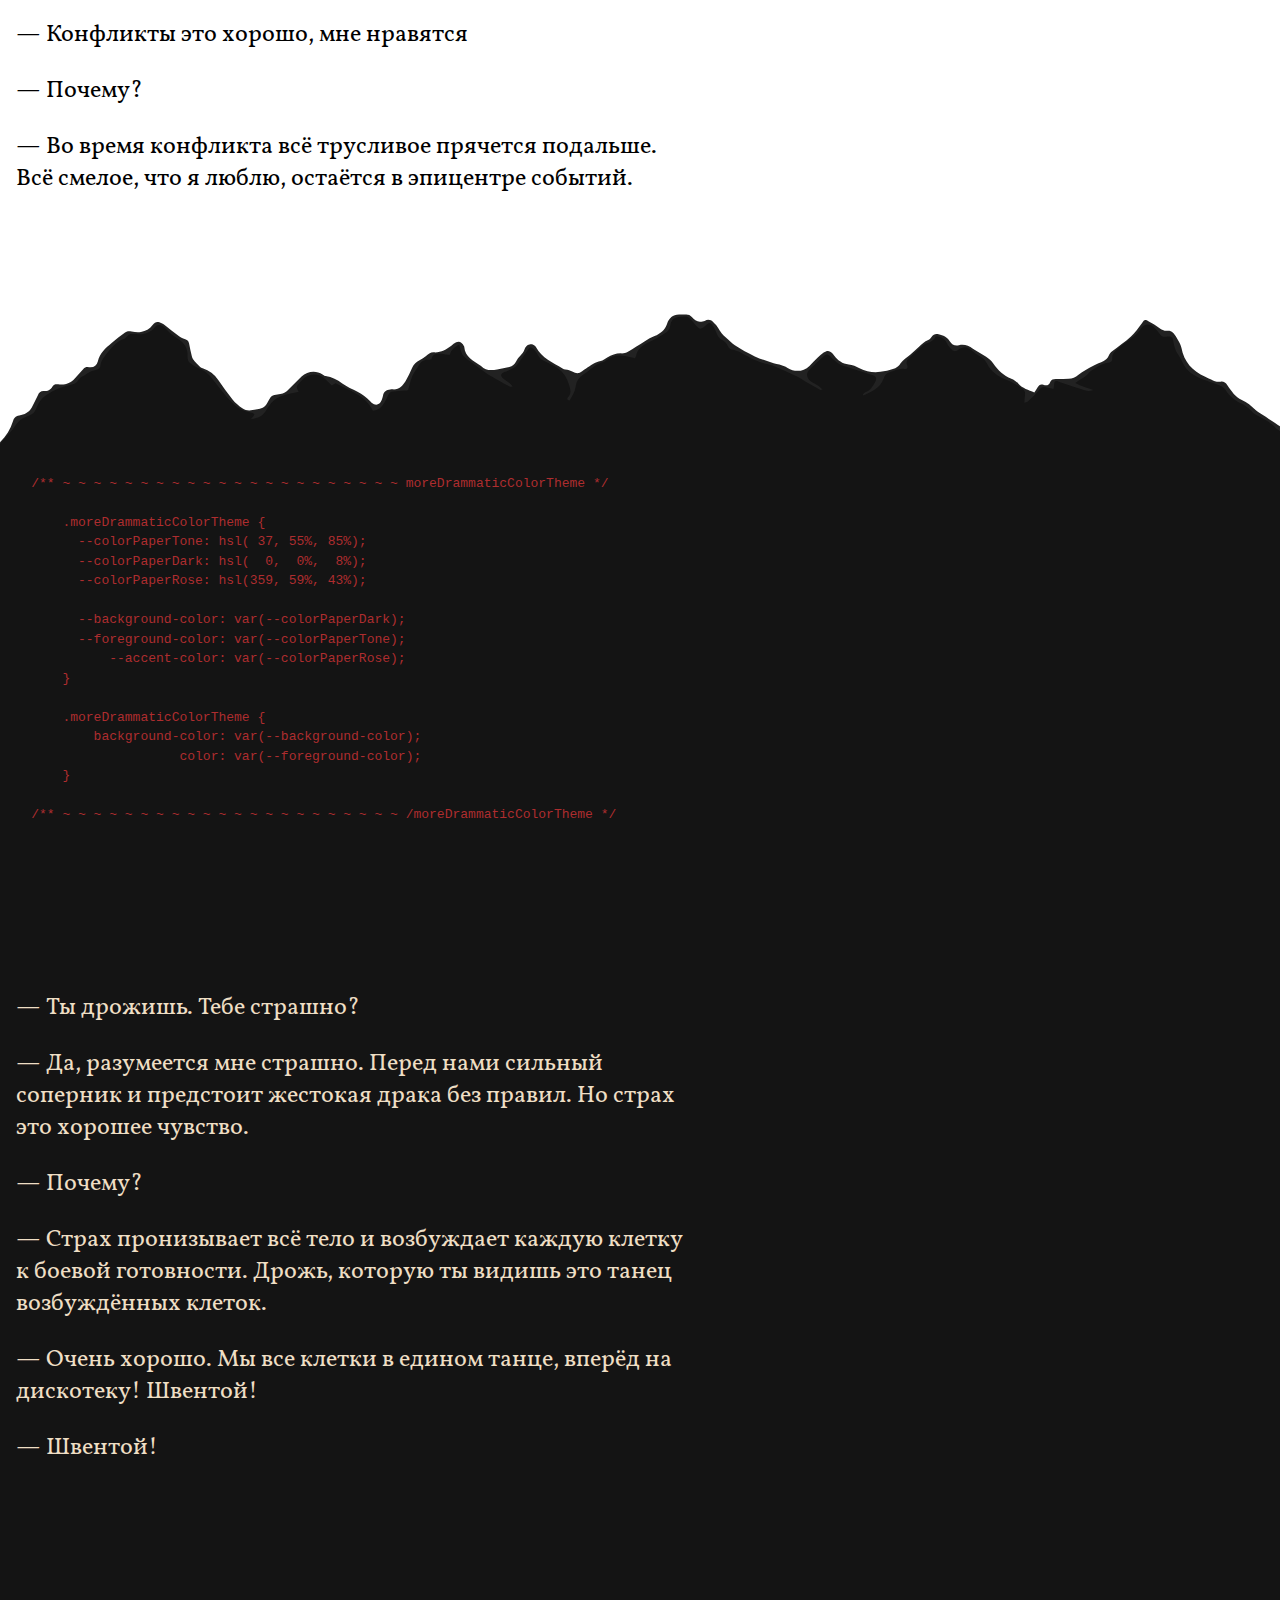
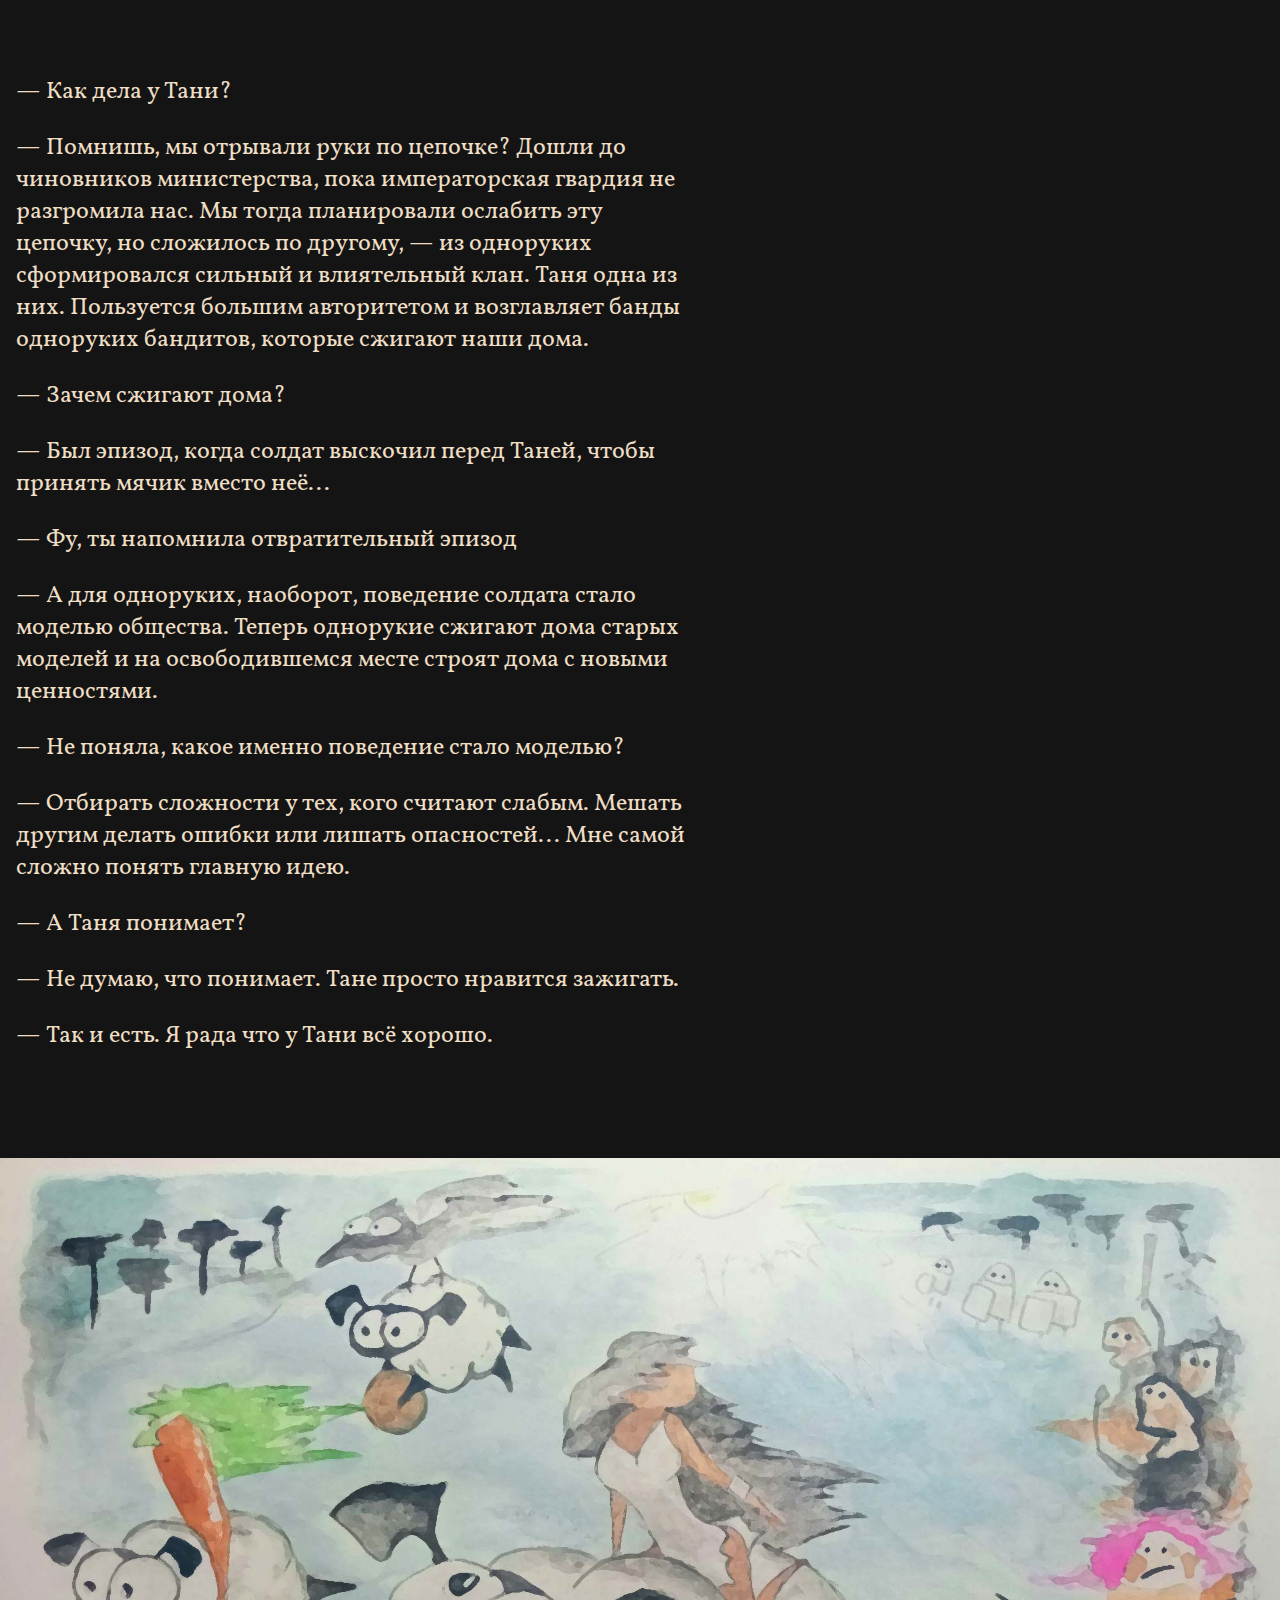
==== commit 81a59c86: "sweater" ====
--- a/chapters/ch101/index.html
+++ b/chapters/ch101/index.html
@@ -1,4 +1,3 @@
-
 <!DOCTYPE html>
 <html lang="en">
 <head>
@@ -460,7 +459,7 @@
             — Подготовиться к чему?
         </p>
         <p>
-            — К исходу. Не слышала про знаменитое паломничество овечек? Когда овечки собираются в большую весёлую отару и вместе спускаются вдоль великой реки до самых низов.
+            — Не слышала про знаменитое паломничество овечек? Когда овечки собираются в большую весёлую отару и вместе спускаются вдоль великой реки до самых низов.
         </p>
         <p>
             — Зачем? Что там?
@@ -471,7 +470,6 @@
     </section>
     <hr section-divider />
 </article>
-
 
 <!-- ~ ~ ~ ~ ~ ~ ~ ~ ~ ~ ~ ~ ~ ~ ~ ~ ~ ~ ~ ~ ~>> TEXT: sheep migration artchapter -->
 <article class="layoutBook articleSheepArtChapter">
@@ -512,7 +510,6 @@
     </section>
 </article>
 
-
 <!-- ~ ~ ~ ~ ~ ~ ~ ~ ~ ~ ~ ~ ~ ~ ~ ~ ~ ~ ~ ~ ~>> TEXT: sheep migration postchapter -->
 <article class="layoutBook">
     <hr section-divider />
@@ -539,7 +536,6 @@
     </section>
     <hr section-divider />
 </article>
-
 
 <!-- ~ ~ ~ ~ ~ ~ ~ ~ ~ ~ ~ ~ ~ ~ ~ ~ ~ ~ ~ ~ ~>> DIVIDER: moutRangeSupersheep -->
 <article>
@@ -698,7 +694,7 @@
             — Насилие, отвратительно. Что мы можем сделать?
         </p>
         <p>
-            — Солдаты в форме, — то есть, действующие не самостоятельно, а по указу империи — пришли в лес и закрыли его для посещения. Тане запреты не помеха, а лес считает своим домом. Она открыто шла конфликт, пока сержант не сообразил в нужном месте указаний округлять до нуля. Тане оторвали руку, и под предлогом, — что нет целого нарушения запрета, — перестали обращать внимание на её появления в закрытой зоне.
+            — Солдаты в форме, — то есть, действующие не самостоятельно, а по указу империи — пришли в лес и закрыли его для посещения. Тане запреты не помеха, а лес считает своим домом. Она открыто шла на конфликт, пока сержант не сообразил в нужном месте указаний округлять до нуля. Тане оторвали руку, и под предлогом, — что нет целого нарушения запрета, — перестали обращать внимание на её появления в закрытой зоне.
         </p>
         <p>
             — А мяч?
@@ -722,7 +718,6 @@
     </section>
     <hr section-divider />
 </article>
-
 
 <!-- ~ ~ ~ ~ ~ ~ ~ ~ ~ ~ ~ ~ ~ ~ ~ ~ ~ ~ ~ ~ ~>> DividerRangeDramma -->
 <article class="DividerRangeDramma">
@@ -750,7 +745,6 @@
     </style>
 </article>
 
-
 <!-- ~ ~ ~ ~ ~ ~ ~ ~ ~ ~ ~ ~ ~ ~ ~ ~ ~ ~ ~ ~ ~>> TEXT: fear -->
 <article class="layoutBook moreDrammaticColorTheme">
     <style display-source class="layoutBookFull" style="color:var(--accent-color);">
@@ -797,7 +791,6 @@
     <hr section-divider />
 </article>
 
-
 <!-- ~ ~ ~ ~ ~ ~ ~ ~ ~ ~ ~ ~ ~ ~ ~ ~ ~ ~ ~ ~ ~>> TEXT: onehanded -->
 <article class="layoutBook moreDrammaticColorTheme">
     <hr section-divider />
@@ -818,7 +811,7 @@
             — Фу, ты напомнила отвратительный эпизод
         </p>
         <p>
-            — А для одноруких, наоборот. Поведение солдата стало моделью общества. Теперь однорукие сжигают дома старых моделей и на освободившемся месте строят дома с новыми ценностями.
+            — А для одноруких, наоборот, поведение солдата стало моделью общества. Теперь однорукие сжигают дома старых моделей и на освободившемся месте строят дома с новыми ценностями.
         </p>
         <p>
             — Не поняла, какое именно поведение стало моделью?
@@ -838,7 +831,6 @@
     </section>
     <hr section-divider />
 </article>
-
 
 <!-- ~ ~ ~ ~ ~ ~ ~ ~ ~ ~ ~ ~ ~ ~ ~ ~ ~ ~ ~ ~ ~>> ILL: KeepAwayFromEyed -->
 <article KeepAwayFromEyed class="layoutBook --moreDrammaticColorTheme">
@@ -865,7 +857,6 @@
     <hr section-divider />
 </article>
 
-
 <!-- ~ ~ ~ ~ ~ ~ ~ ~ ~ ~ ~ ~ ~ ~ ~ ~ ~ ~ ~ ~ ~>> TEXT: LoveUnloop -->
 <article LoveUnloop class="layoutBook">
     <section class="text-dialog">
@@ -906,7 +897,6 @@
     </section>
     <hr section-divider />
 </article>
-
 
 <!-- ~ ~ ~ ~ ~ ~ ~ ~ ~ ~ ~ ~ ~ ~ ~ ~ ~ ~ ~ ~ ~>> TEXT: TheEnd -->
 <article TheEnd class="layoutBook">
@@ -932,7 +922,6 @@
     </footer>
     <hr section-divider />
 </article>
-
 
 <!-- ~ ~ ~ ~ ~ ~ ~ ~ ~ ~ ~ ~ ~ ~ ~ ~ ~ ~ ~ ~ ~>> BLOB -->
 <!-- ~ ~ ~ ~ ~ ~ ~ ~ ~ ~ ~ ~ ~ ~ ~ ~ ~ ~ ~ ~ ~>> WORKERS -->
